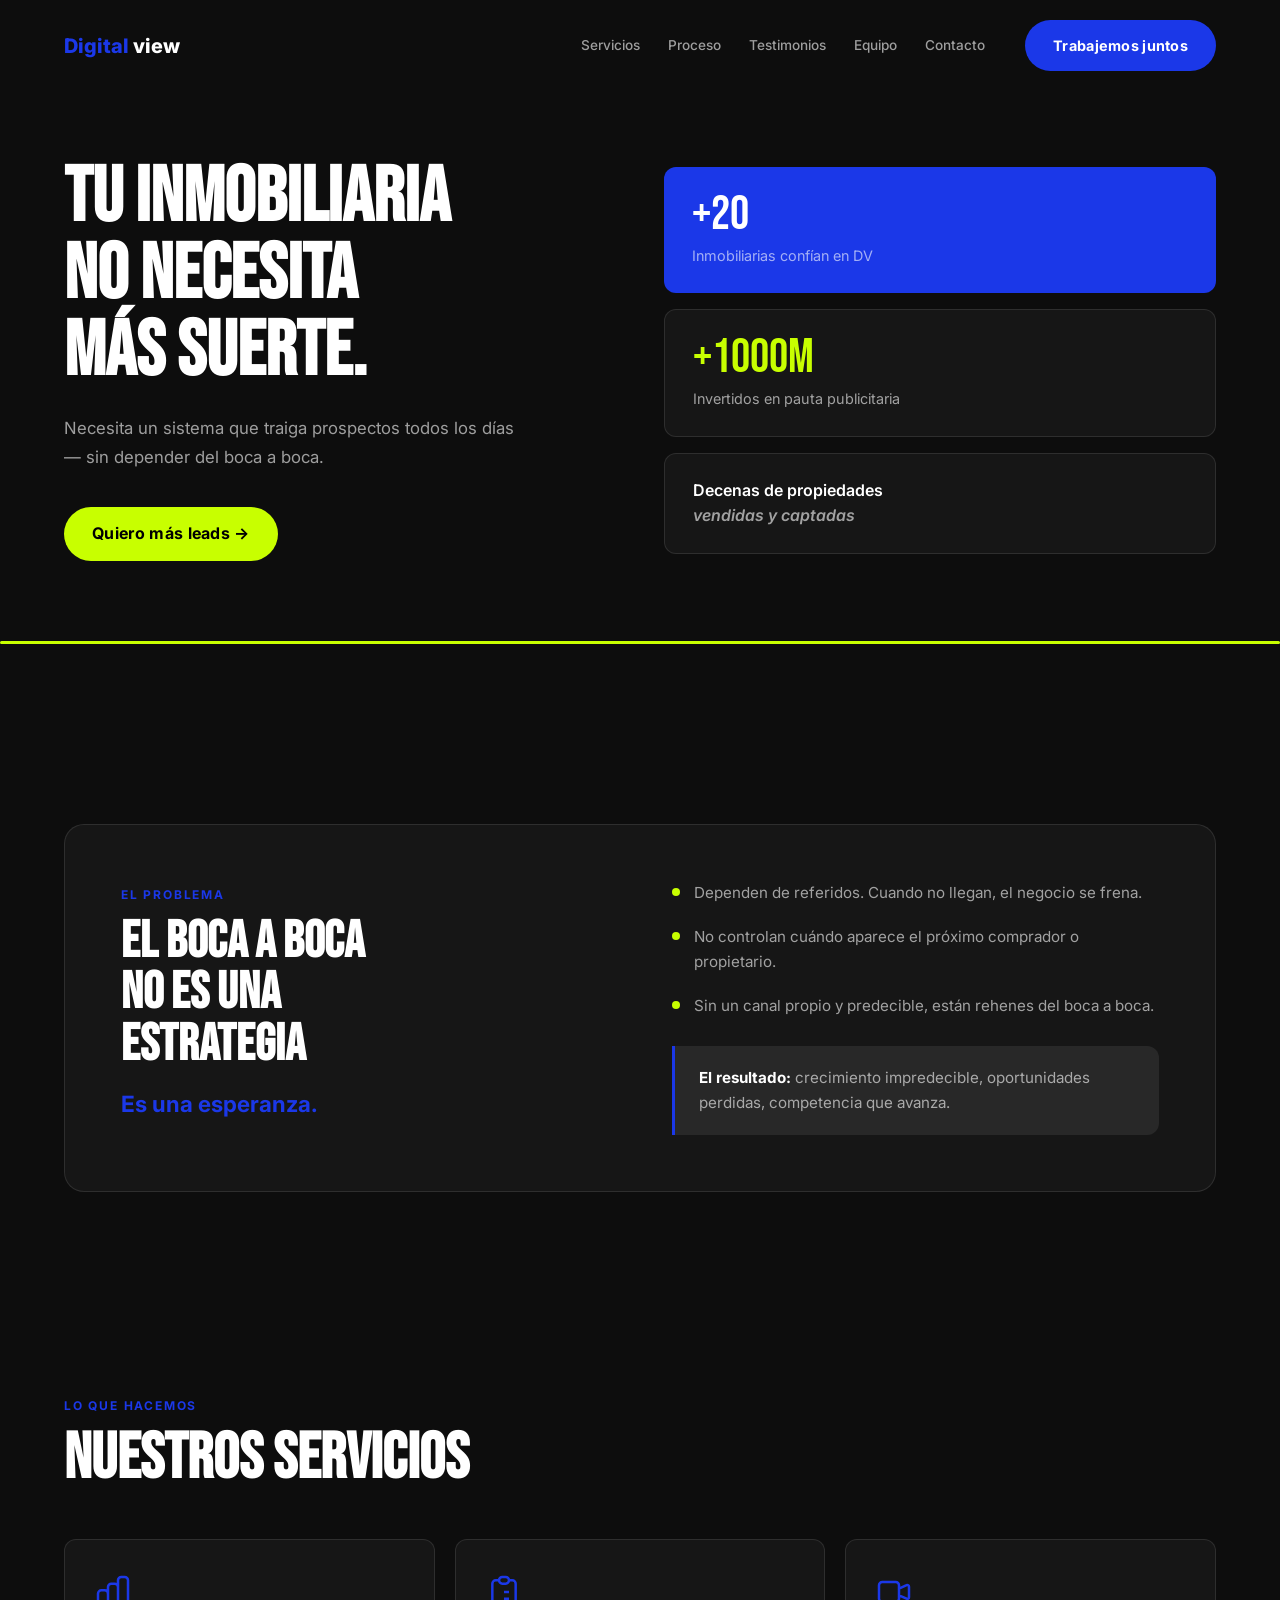
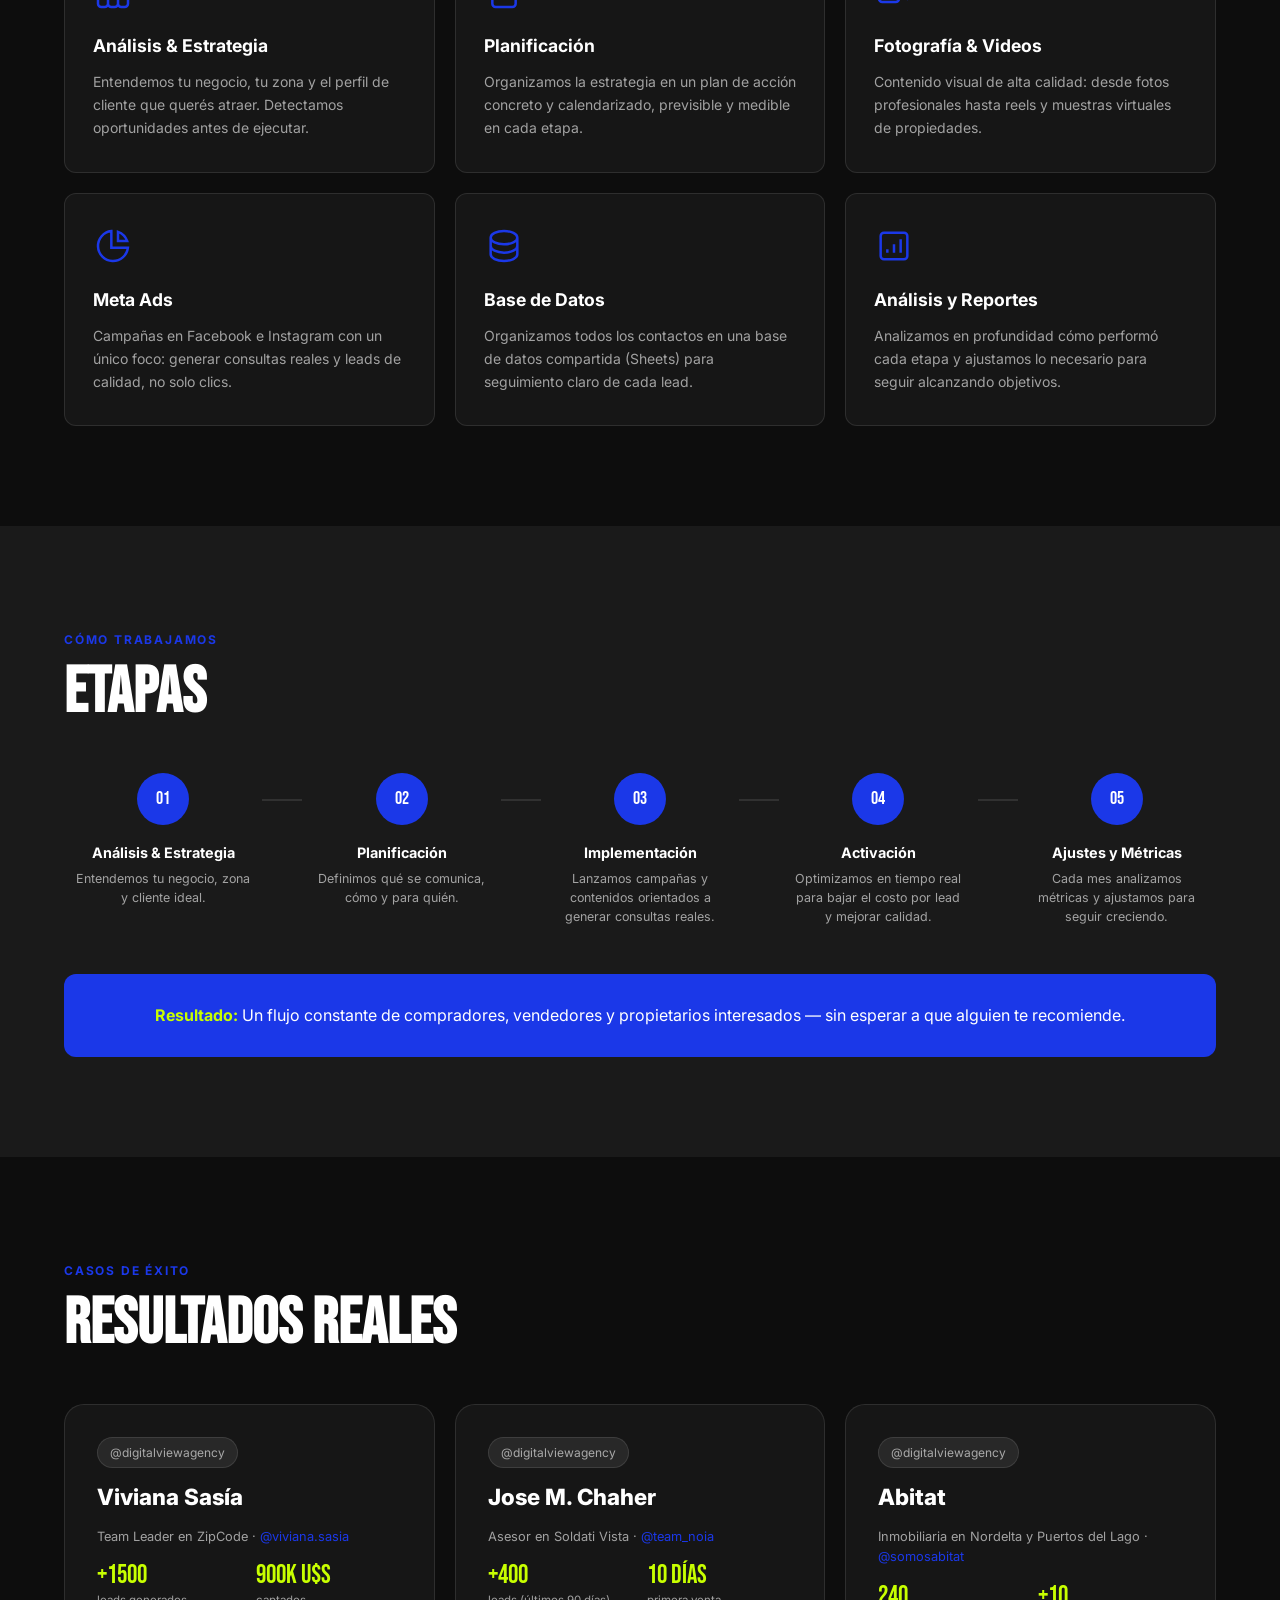
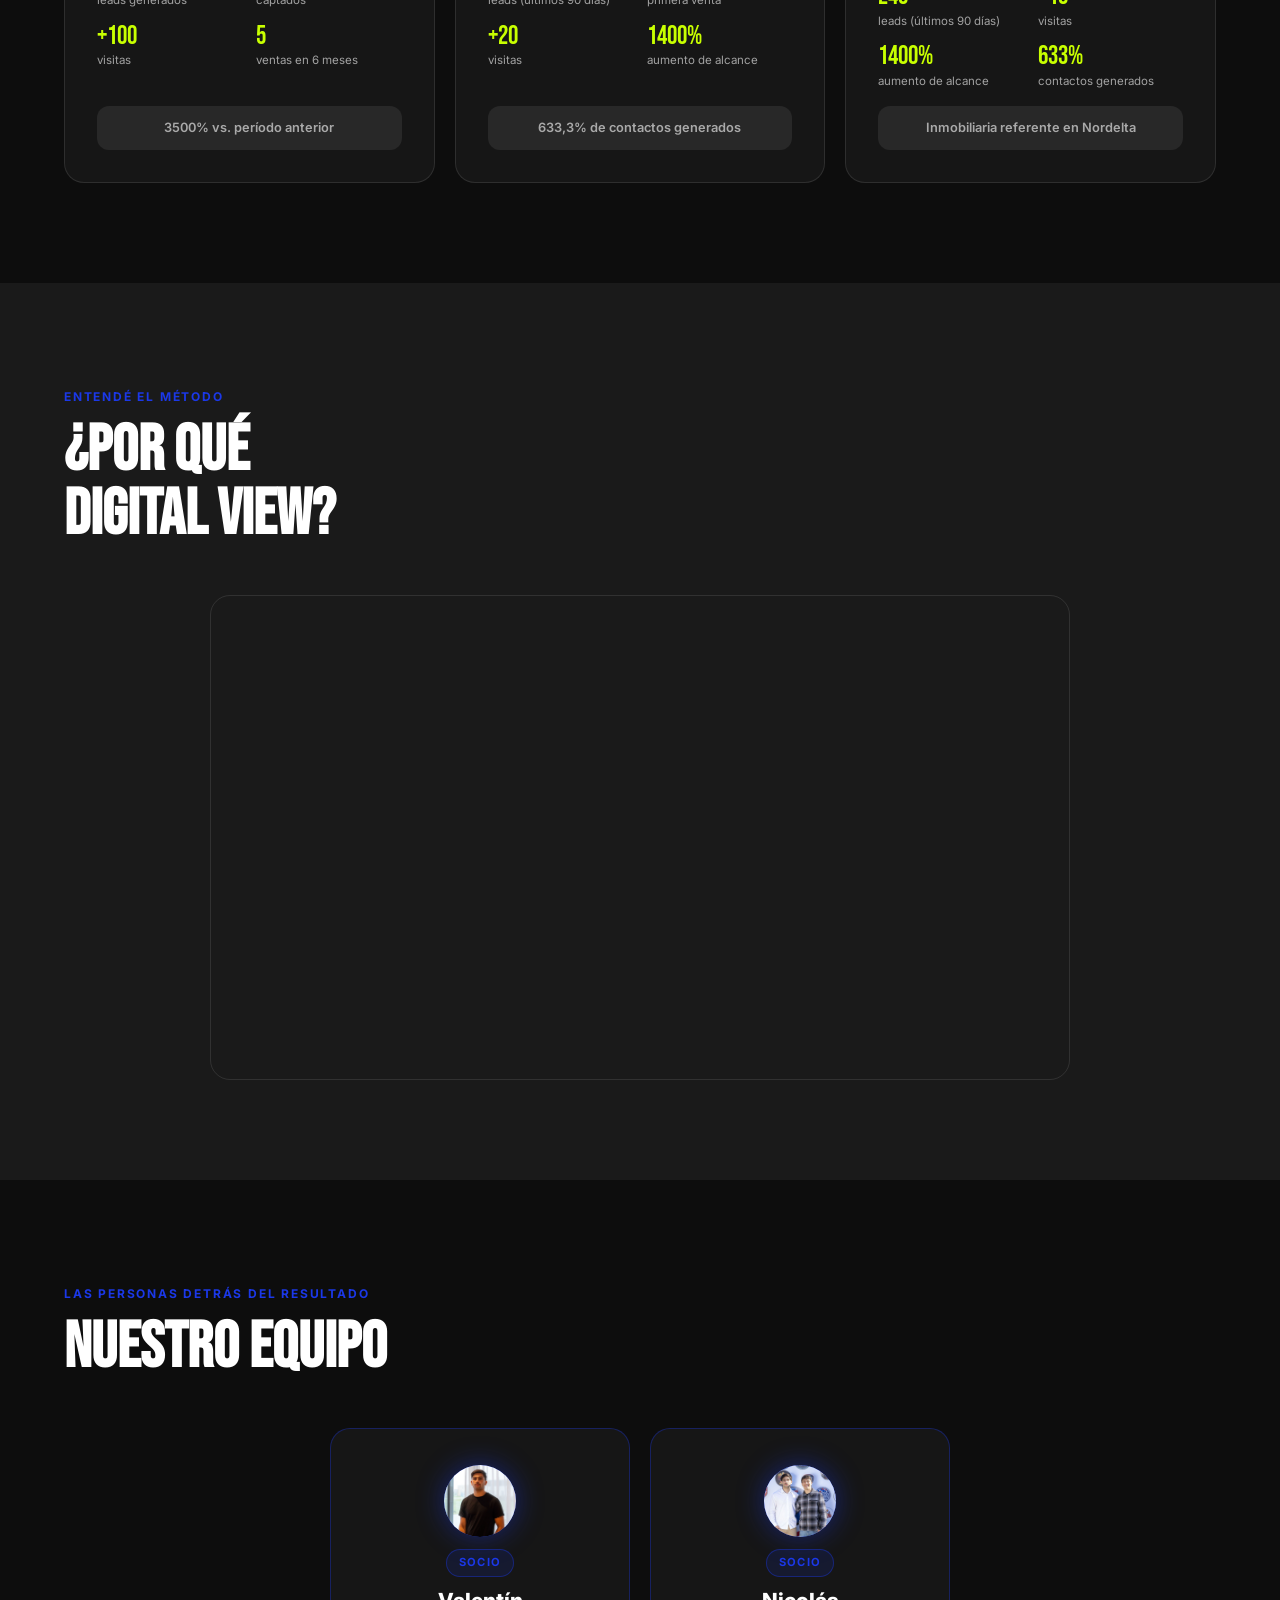
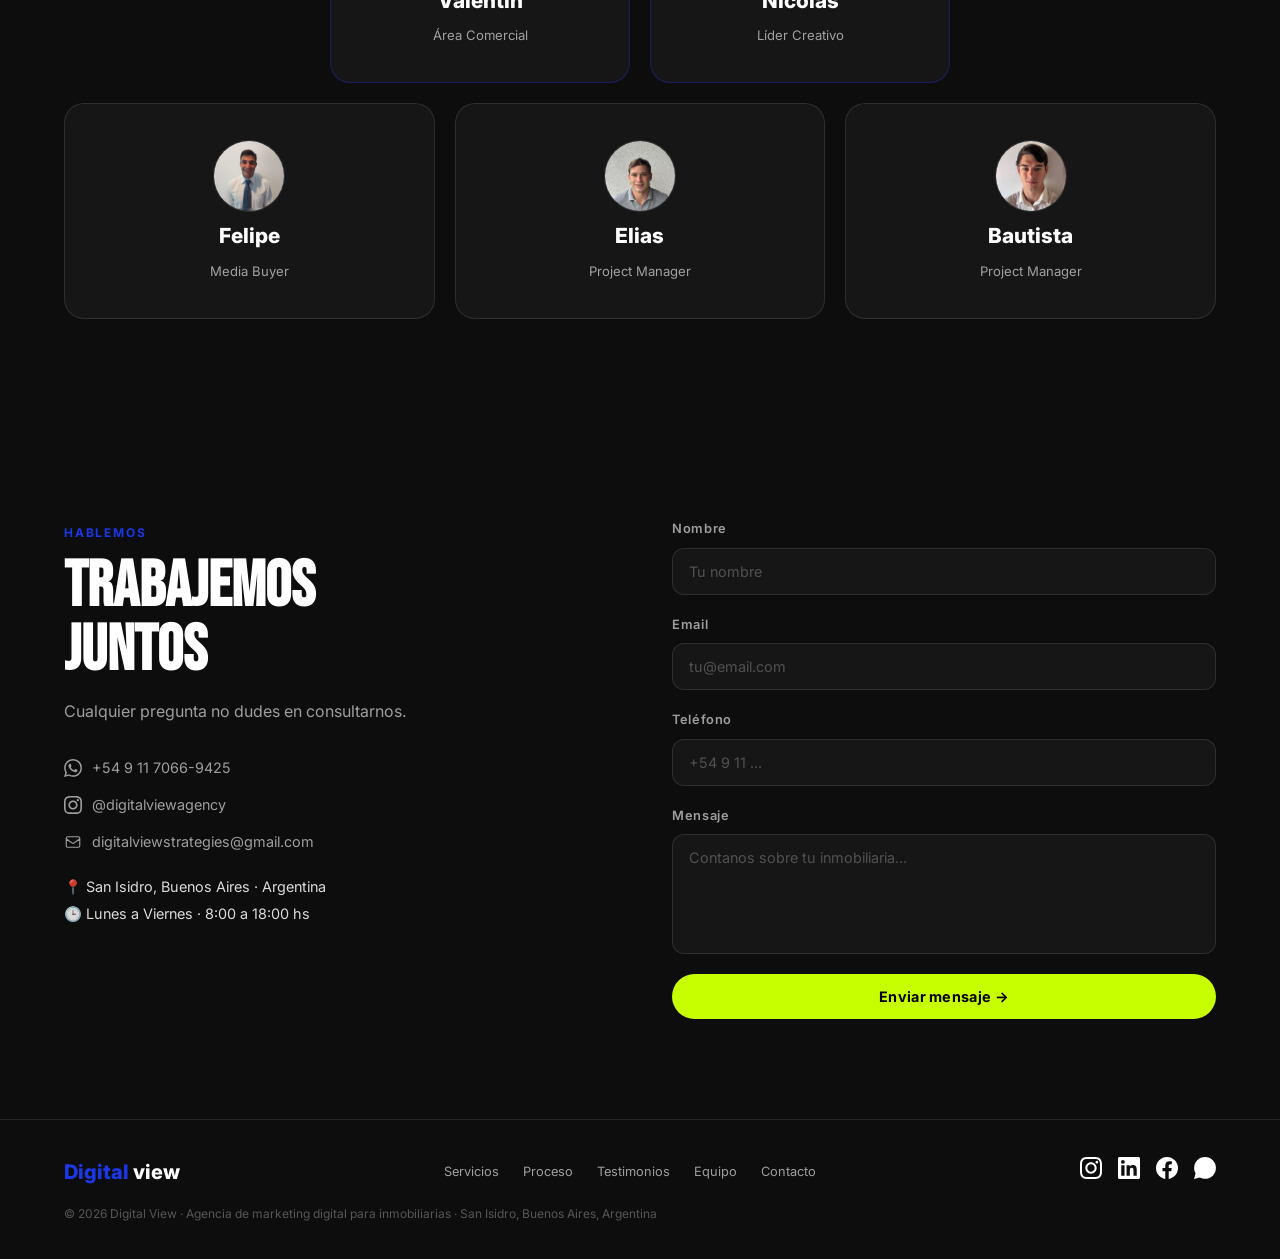
==== index.html @ 3a9fe626 "SEO maximization + brand assets + analytics - Full meta tags (title, description, keywords, geo, rob" ====
<!DOCTYPE html>
<html lang="es-AR">
<head>
  <meta charset="UTF-8" />
  <meta name="viewport" content="width=device-width, initial-scale=1.0" />

  <!-- ───── SEO PRIMARIO ───── -->
  <title>Digital View | Agencia de Marketing Digital para Inmobiliarias en Argentina</title>
  <meta name="description" content="Agencia de marketing digital especializada en inmobiliarias. Generamos leads de calidad con Meta Ads, contenido audiovisual y estrategia. +20 inmobiliarias confían en nosotros." />
  <meta name="keywords" content="marketing inmobiliario, agencia marketing inmobiliarias, meta ads inmobiliarias, publicidad para inmobiliarias, leads inmobiliarios, marketing digital real estate Argentina, agencia inmobiliaria Buenos Aires, marketing para corredores, Facebook Ads inmuebles, Instagram Ads inmobiliarias" />
  <meta name="author" content="Digital View" />
  <meta name="robots" content="index, follow, max-image-preview:large, max-snippet:-1, max-video-preview:-1" />
  <meta name="googlebot" content="index, follow" />
  <meta name="language" content="Spanish" />
  <meta name="geo.region" content="AR-B" />
  <meta name="geo.placename" content="San Isidro, Buenos Aires" />
  <meta name="geo.position" content="-34.4707;-58.5126" />
  <meta name="ICBM" content="-34.4707, -58.5126" />
  <link rel="canonical" href="https://digitalviewstrategies.com/" />

  <!-- ───── OPEN GRAPH (Facebook / WhatsApp / LinkedIn) ───── -->
  <meta property="og:type" content="website" />
  <meta property="og:site_name" content="Digital View" />
  <meta property="og:title" content="Digital View | Marketing Digital para Inmobiliarias" />
  <meta property="og:description" content="Generamos leads de calidad para inmobiliarias con Meta Ads, contenido audiovisual y estrategia. +1000M invertidos en pauta. +20 inmobiliarias confían en DV." />
  <meta property="og:url" content="https://digitalviewstrategies.com/" />
  <meta property="og:image" content="https://digitalviewstrategies.com/og-image.jpg" />
  <meta property="og:image:secure_url" content="https://digitalviewstrategies.com/og-image.jpg" />
  <meta property="og:image:width" content="1200" />
  <meta property="og:image:height" content="630" />
  <meta property="og:image:alt" content="Digital View — Agencia de marketing digital para inmobiliarias" />
  <meta property="og:locale" content="es_AR" />

  <!-- ───── TWITTER CARDS ───── -->
  <meta name="twitter:card" content="summary_large_image" />
  <meta name="twitter:title" content="Digital View | Marketing Digital para Inmobiliarias" />
  <meta name="twitter:description" content="Generamos leads de calidad para inmobiliarias con Meta Ads, contenido y estrategia. +20 inmobiliarias confían en DV." />
  <meta name="twitter:image" content="https://digitalviewstrategies.com/og-image.jpg" />
  <meta name="twitter:image:alt" content="Digital View — Agencia de marketing digital para inmobiliarias" />

  <!-- ───── THEME / PWA ───── -->
  <meta name="theme-color" content="#0a0a0a" />
  <meta name="application-name" content="Digital View" />
  <meta name="apple-mobile-web-app-title" content="Digital View" />

  <!-- ───── FAVICON / ICONS ───── -->
  <link rel="icon" href="favicon.ico" sizes="any" />
  <link rel="icon" type="image/svg+xml" href="favicon.svg" />
  <link rel="icon" type="image/png" sizes="32x32" href="favicon-32x32.png" />
  <link rel="icon" type="image/png" sizes="16x16" href="favicon-16x16.png" />
  <link rel="apple-touch-icon" sizes="180x180" href="apple-touch-icon.png" />
  <link rel="manifest" href="site.webmanifest" />

  <!-- ───── PERFORMANCE ───── -->
  <link rel="preconnect" href="https://fonts.googleapis.com" />
  <link rel="preconnect" href="https://fonts.gstatic.com" crossorigin />
  <link rel="dns-prefetch" href="https://www.youtube.com" />
  <link rel="preload" as="style" href="https://fonts.googleapis.com/css2?family=Bebas+Neue&family=Inter:wght@400;500;600;700;800&display=swap" />
  <link href="https://fonts.googleapis.com/css2?family=Bebas+Neue&family=Inter:wght@400;500;600;700;800&display=swap" rel="stylesheet" />
  <link rel="stylesheet" href="styles.css" />

  <!-- ───── GOOGLE ANALYTICS 4 ───── -->
  <script async src="https://www.googletagmanager.com/gtag/js?id=G-HSQ8V37WHD"></script>
  <script>
    window.dataLayer = window.dataLayer || [];
    function gtag(){dataLayer.push(arguments);}
    gtag('js', new Date());
    gtag('config', 'G-HSQ8V37WHD', { anonymize_ip: true });
  </script>

  <!-- ───── META PIXEL ───── -->
  <script>
    !function(f,b,e,v,n,t,s)
    {if(f.fbq)return;n=f.fbq=function(){n.callMethod?
    n.callMethod.apply(n,arguments):n.queue.push(arguments)};
    if(!f._fbq)f._fbq=n;n.push=n;n.loaded=!0;n.version='2.0';
    n.queue=[];t=b.createElement(e);t.async=!0;
    t.src=v;s=b.getElementsByTagName(e)[0];
    s.parentNode.insertBefore(t,s)}(window, document,'script',
    'https://connect.facebook.net/en_US/fbevents.js');
    fbq('init', '859678739572293');
    fbq('track', 'PageView');
  </script>
  <noscript><img height="1" width="1" style="display:none"
    src="https://www.facebook.com/tr?id=859678739572293&ev=PageView&noscript=1"
    alt="" /></noscript>

  <!-- ───── JSON-LD: ORGANIZATION + LOCAL BUSINESS ───── -->
  <script type="application/ld+json">
  {
    "@context": "https://schema.org",
    "@type": ["Organization", "LocalBusiness", "ProfessionalService"],
    "@id": "https://digitalviewstrategies.com/#organization",
    "name": "Digital View",
    "alternateName": "Digital View Strategies",
    "url": "https://digitalviewstrategies.com/",
    "logo": "https://digitalviewstrategies.com/logo.png",
    "image": "https://digitalviewstrategies.com/og-image.jpg",
    "description": "Agencia de marketing digital especializada en inmobiliarias. Generamos leads de calidad a través de Meta Ads, contenido audiovisual y estrategia.",
    "email": "digitalviewstrategies@gmail.com",
    "telephone": "+54-9-11-7066-9425",
    "priceRange": "$$",
    "areaServed": [
      { "@type": "Country", "name": "Argentina" },
      { "@type": "AdministrativeArea", "name": "Buenos Aires" }
    ],
    "address": {
      "@type": "PostalAddress",
      "addressLocality": "San Isidro",
      "addressRegion": "Buenos Aires",
      "addressCountry": "AR"
    },
    "geo": {
      "@type": "GeoCoordinates",
      "latitude": -34.4707,
      "longitude": -58.5126
    },
    "openingHoursSpecification": [{
      "@type": "OpeningHoursSpecification",
      "dayOfWeek": ["Monday", "Tuesday", "Wednesday", "Thursday", "Friday"],
      "opens": "08:00",
      "closes": "18:00"
    }],
    "sameAs": [
      "https://www.instagram.com/digitalviewagency/",
      "https://www.linkedin.com/company/digital-view-agency/",
      "https://www.facebook.com/profile.php?id=61557477811665"
    ],
    "founder": [
      { "@type": "Person", "name": "Valentín", "jobTitle": "Socio - Área Comercial" },
      { "@type": "Person", "name": "Nicolás", "jobTitle": "Socio - Líder Creativo" }
    ],
    "knowsAbout": ["Marketing Inmobiliario", "Meta Ads", "Facebook Ads", "Instagram Ads", "Generación de Leads", "Contenido Audiovisual", "Estrategia Digital"],
    "slogan": "Tu inmobiliaria no necesita más suerte."
  }
  </script>

  <!-- ───── JSON-LD: WEBSITE + SEARCH ───── -->
  <script type="application/ld+json">
  {
    "@context": "https://schema.org",
    "@type": "WebSite",
    "@id": "https://digitalviewstrategies.com/#website",
    "url": "https://digitalviewstrategies.com/",
    "name": "Digital View",
    "publisher": { "@id": "https://digitalviewstrategies.com/#organization" },
    "inLanguage": "es-AR"
  }
  </script>

  <!-- ───── JSON-LD: SERVICIOS ───── -->
  <script type="application/ld+json">
  {
    "@context": "https://schema.org",
    "@type": "Service",
    "serviceType": "Marketing Digital para Inmobiliarias",
    "provider": { "@id": "https://digitalviewstrategies.com/#organization" },
    "areaServed": { "@type": "Country", "name": "Argentina" },
    "hasOfferCatalog": {
      "@type": "OfferCatalog",
      "name": "Servicios Digital View",
      "itemListElement": [
        { "@type": "Offer", "itemOffered": { "@type": "Service", "name": "Análisis y Estrategia", "description": "Análisis del negocio, zona y perfil del cliente ideal." }},
        { "@type": "Offer", "itemOffered": { "@type": "Service", "name": "Planificación", "description": "Plan de acción calendarizado, previsible y medible." }},
        { "@type": "Offer", "itemOffered": { "@type": "Service", "name": "Fotografía y Videos", "description": "Contenido audiovisual profesional para propiedades." }},
        { "@type": "Offer", "itemOffered": { "@type": "Service", "name": "Meta Ads", "description": "Campañas en Facebook e Instagram orientadas a generar leads de calidad." }},
        { "@type": "Offer", "itemOffered": { "@type": "Service", "name": "Base de Datos", "description": "Organización y seguimiento de leads en base de datos compartida." }},
        { "@type": "Offer", "itemOffered": { "@type": "Service", "name": "Análisis y Reportes", "description": "Reportes mensuales con métricas y ajustes de campañas." }}
      ]
    }
  }
  </script>

  <!-- ───── JSON-LD: FAQ ───── -->
  <script type="application/ld+json">
  {
    "@context": "https://schema.org",
    "@type": "FAQPage",
    "mainEntity": [
      {
        "@type": "Question",
        "name": "¿Qué hace Digital View?",
        "acceptedAnswer": { "@type": "Answer", "text": "Somos una agencia de marketing digital especializada en inmobiliarias. Generamos leads calificados con Meta Ads, contenido audiovisual y estrategia." }
      },
      {
        "@type": "Question",
        "name": "¿En qué zonas trabajan?",
        "acceptedAnswer": { "@type": "Answer", "text": "Trabajamos con inmobiliarias en toda Argentina. Nuestra base operativa está en San Isidro, Buenos Aires." }
      },
      {
        "@type": "Question",
        "name": "¿Cuánto tarda en verse resultados?",
        "acceptedAnswer": { "@type": "Answer", "text": "Los primeros leads suelen llegar entre los 7 y 14 días del lanzamiento. La consolidación del sistema toma entre 60 y 90 días según el mercado y la zona." }
      },
      {
        "@type": "Question",
        "name": "¿Cómo se mide el resultado?",
        "acceptedAnswer": { "@type": "Answer", "text": "Cada mes entregamos un reporte con métricas: cantidad de leads, costo por lead, visitas generadas y operaciones cerradas. Toda la información queda en una base de datos compartida." }
      }
    ]
  }
  </script>
</head>
<body>

  <!-- ───── NAVBAR ───── -->
  <header class="navbar" id="navbar">
    <div class="container navbar__inner">
      <a href="#hero" class="logo">
        <span class="logo__digital">Digital</span>
        <span class="logo__view"> view</span>
      </a>
      <nav class="nav" id="nav">
        <a href="#servicios" class="nav__link">Servicios</a>
        <a href="#proceso" class="nav__link">Proceso</a>
        <a href="#testimonios" class="nav__link">Testimonios</a>
        <a href="#equipo" class="nav__link">Equipo</a>
        <a href="#contacto" class="nav__link">Contacto</a>
      </nav>
      <a href="#contacto" class="btn btn--primary nav__cta">Trabajemos juntos</a>
      <button class="hamburger" id="hamburger" aria-label="Abrir menú">
        <span></span><span></span><span></span>
      </button>
    </div>
  </header>

  <!-- ───── HERO ───── -->
  <section class="hero" id="hero">
    <div class="container hero__inner">
      <div class="hero__content reveal">
        <h1 class="hero__headline">
          Tu inmobiliaria<br />no necesita<br />más suerte.
        </h1>
        <p class="hero__sub">
          Necesita un sistema que traiga prospectos todos los días<br />
          — sin depender del boca a boca.
        </p>
        <a href="#contacto" class="btn btn--accent hero__cta">Quiero más leads →</a>
      </div>
      <div class="hero__stats reveal reveal--delay">
        <div class="stat stat--blue">
          <span class="stat__number">+20</span>
          <span class="stat__label">Inmobiliarias confían en DV</span>
        </div>
        <div class="stat stat--dark">
          <span class="stat__number stat__number--lime">+1000M</span>
          <span class="stat__label">Invertidos en pauta publicitaria</span>
        </div>
        <div class="stat stat--dark">
          <span class="stat__label stat__label--bold">Decenas de propiedades<br /><em>vendidas y captadas</em></span>
        </div>
      </div>
    </div>
    <div class="hero__line"></div>
  </section>

  <!-- ───── EL PROBLEMA ───── -->
  <section class="problema" id="problema">
    <div class="container">
      <div class="problema__inner reveal">
        <div class="problema__left">
          <p class="section-tag">El problema</p>
          <h2 class="problema__title">El boca a boca<br />no es una<br />estrategia</h2>
          <p class="problema__subtitle">Es una esperanza.</p>
        </div>
        <div class="problema__right">
          <ul class="problema__list">
            <li class="problema__item">
              <span class="problema__dot"></span>
              Dependen de referidos. Cuando no llegan, el negocio se frena.
            </li>
            <li class="problema__item">
              <span class="problema__dot"></span>
              No controlan cuándo aparece el próximo comprador o propietario.
            </li>
            <li class="problema__item">
              <span class="problema__dot"></span>
              Sin un canal propio y predecible, están rehenes del boca a boca.
            </li>
          </ul>
          <div class="problema__result">
            <strong>El resultado:</strong> crecimiento impredecible, oportunidades perdidas, competencia que avanza.
          </div>
        </div>
      </div>
    </div>
  </section>

  <!-- ───── SERVICIOS ───── -->
  <section class="servicios" id="servicios">
    <div class="container">
      <p class="section-tag reveal">Lo que hacemos</p>
      <h2 class="section-title reveal">Nuestros servicios</h2>
      <div class="servicios__grid">

        <div class="service-card reveal">
          <div class="service-card__icon">
            <svg viewBox="0 0 24 24" fill="none" stroke="currentColor" stroke-width="1.5">
              <path d="M9 19v-6a2 2 0 00-2-2H5a2 2 0 00-2 2v6a2 2 0 002 2h2a2 2 0 002-2zm0 0V9a2 2 0 012-2h2a2 2 0 012 2v10m-6 0a2 2 0 002 2h2a2 2 0 002-2m0 0V5a2 2 0 012-2h2a2 2 0 012 2v14a2 2 0 01-2 2h-2a2 2 0 01-2-2z"/>
            </svg>
          </div>
          <h3 class="service-card__title">Análisis &amp; Estrategia</h3>
          <p class="service-card__desc">Entendemos tu negocio, tu zona y el perfil de cliente que querés atraer. Detectamos oportunidades antes de ejecutar.</p>
        </div>

        <div class="service-card reveal">
          <div class="service-card__icon">
            <svg viewBox="0 0 24 24" fill="none" stroke="currentColor" stroke-width="1.5">
              <path d="M9 5H7a2 2 0 00-2 2v12a2 2 0 002 2h10a2 2 0 002-2V7a2 2 0 00-2-2h-2M9 5a2 2 0 002 2h2a2 2 0 002-2M9 5a2 2 0 012-2h2a2 2 0 012 2m-3 7h3m-3 4h3m-6-4h.01M9 16h.01"/>
            </svg>
          </div>
          <h3 class="service-card__title">Planificación</h3>
          <p class="service-card__desc">Organizamos la estrategia en un plan de acción concreto y calendarizado, previsible y medible en cada etapa.</p>
        </div>

        <div class="service-card reveal">
          <div class="service-card__icon">
            <svg viewBox="0 0 24 24" fill="none" stroke="currentColor" stroke-width="1.5">
              <path d="M15 10l4.553-2.069A1 1 0 0121 8.87V15.13a1 1 0 01-1.447.9L15 14M3 8a2 2 0 012-2h8a2 2 0 012 2v8a2 2 0 01-2 2H5a2 2 0 01-2-2V8z"/>
            </svg>
          </div>
          <h3 class="service-card__title">Fotografía &amp; Videos</h3>
          <p class="service-card__desc">Contenido visual de alta calidad: desde fotos profesionales hasta reels y muestras virtuales de propiedades.</p>
        </div>

        <div class="service-card reveal">
          <div class="service-card__icon">
            <svg viewBox="0 0 24 24" fill="none" stroke="currentColor" stroke-width="1.5">
              <path d="M11 3.055A9.001 9.001 0 1020.945 13H11V3.055z"/><path d="M20.488 9H15V3.512A9.025 9.025 0 0120.488 9z"/>
            </svg>
          </div>
          <h3 class="service-card__title">Meta Ads</h3>
          <p class="service-card__desc">Campañas en Facebook e Instagram con un único foco: generar consultas reales y leads de calidad, no solo clics.</p>
        </div>

        <div class="service-card reveal">
          <div class="service-card__icon">
            <svg viewBox="0 0 24 24" fill="none" stroke="currentColor" stroke-width="1.5">
              <path d="M4 7v10c0 2.21 3.582 4 8 4s8-1.79 8-4V7M4 7c0 2.21 3.582 4 8 4s8-1.79 8-4M4 7c0-2.21 3.582-4 8-4s8 1.79 8 4m0 5c0 2.21-3.582 4-8 4s-8-1.79-8-4"/>
            </svg>
          </div>
          <h3 class="service-card__title">Base de Datos</h3>
          <p class="service-card__desc">Organizamos todos los contactos en una base de datos compartida (Sheets) para seguimiento claro de cada lead.</p>
        </div>

        <div class="service-card reveal">
          <div class="service-card__icon">
            <svg viewBox="0 0 24 24" fill="none" stroke="currentColor" stroke-width="1.5">
              <path d="M16 8v8m-4-5v5m-4-2v2m-2 4h12a2 2 0 002-2V6a2 2 0 00-2-2H6a2 2 0 00-2 2v12a2 2 0 002 2z"/>
            </svg>
          </div>
          <h3 class="service-card__title">Análisis y Reportes</h3>
          <p class="service-card__desc">Analizamos en profundidad cómo performó cada etapa y ajustamos lo necesario para seguir alcanzando objetivos.</p>
        </div>

      </div>
    </div>
  </section>

  <!-- ───── PROCESO ───── -->
  <section class="proceso" id="proceso">
    <div class="container">
      <p class="section-tag reveal">Cómo trabajamos</p>
      <h2 class="section-title reveal">Etapas</h2>
      <div class="proceso__timeline">
        <div class="proceso__step reveal">
          <div class="proceso__dot"><span>01</span></div>
          <h3 class="proceso__step-title">Análisis &amp; Estrategia</h3>
          <p class="proceso__step-desc">Entendemos tu negocio, zona y cliente ideal.</p>
        </div>
        <div class="proceso__connector"></div>
        <div class="proceso__step reveal">
          <div class="proceso__dot"><span>02</span></div>
          <h3 class="proceso__step-title">Planificación</h3>
          <p class="proceso__step-desc">Definimos qué se comunica, cómo y para quién.</p>
        </div>
        <div class="proceso__connector"></div>
        <div class="proceso__step reveal">
          <div class="proceso__dot"><span>03</span></div>
          <h3 class="proceso__step-title">Implementación</h3>
          <p class="proceso__step-desc">Lanzamos campañas y contenidos orientados a generar consultas reales.</p>
        </div>
        <div class="proceso__connector"></div>
        <div class="proceso__step reveal">
          <div class="proceso__dot"><span>04</span></div>
          <h3 class="proceso__step-title">Activación</h3>
          <p class="proceso__step-desc">Optimizamos en tiempo real para bajar el costo por lead y mejorar calidad.</p>
        </div>
        <div class="proceso__connector"></div>
        <div class="proceso__step reveal">
          <div class="proceso__dot"><span>05</span></div>
          <h3 class="proceso__step-title">Ajustes y Métricas</h3>
          <p class="proceso__step-desc">Cada mes analizamos métricas y ajustamos para seguir creciendo.</p>
        </div>
      </div>
      <div class="proceso__result reveal">
        <p><strong>Resultado:</strong> Un flujo constante de compradores, vendedores y propietarios interesados — sin esperar a que alguien te recomiende.</p>
      </div>
    </div>
  </section>

  <!-- ───── TESTIMONIOS ───── -->
  <section class="testimonios" id="testimonios">
    <div class="container">
      <p class="section-tag reveal">Casos de éxito</p>
      <h2 class="section-title reveal">Resultados reales</h2>
      <div class="testimonios__grid">

        <div class="testimonial-card reveal">
          <div class="testimonial-card__badge">@digitalviewagency</div>
          <h3 class="testimonial-card__name">Viviana Sasía</h3>
          <p class="testimonial-card__role">Team Leader en ZipCode · <a href="https://instagram.com/viviana.sasia" target="_blank" rel="noopener">@viviana.sasia</a></p>
          <ul class="testimonial-card__metrics">
            <li><span class="metric-number">+1500</span><span class="metric-label">leads generados</span></li>
            <li><span class="metric-number">900K U$S</span><span class="metric-label">captados</span></li>
            <li><span class="metric-number">+100</span><span class="metric-label">visitas</span></li>
            <li><span class="metric-number">5</span><span class="metric-label">ventas en 6 meses</span></li>
          </ul>
          <div class="testimonial-card__highlight">3500% vs. período anterior</div>
        </div>

        <div class="testimonial-card reveal">
          <div class="testimonial-card__badge">@digitalviewagency</div>
          <h3 class="testimonial-card__name">Jose M. Chaher</h3>
          <p class="testimonial-card__role">Asesor en Soldati Vista · <a href="https://instagram.com/team_noia" target="_blank" rel="noopener">@team_noia</a></p>
          <ul class="testimonial-card__metrics">
            <li><span class="metric-number">+400</span><span class="metric-label">leads (últimos 90 días)</span></li>
            <li><span class="metric-number">10 días</span><span class="metric-label">primera venta</span></li>
            <li><span class="metric-number">+20</span><span class="metric-label">visitas</span></li>
            <li><span class="metric-number">1400%</span><span class="metric-label">aumento de alcance</span></li>
          </ul>
          <div class="testimonial-card__highlight">633,3% de contactos generados</div>
        </div>

        <div class="testimonial-card reveal">
          <div class="testimonial-card__badge">@digitalviewagency</div>
          <h3 class="testimonial-card__name">Abitat</h3>
          <p class="testimonial-card__role">Inmobiliaria en Nordelta y Puertos del Lago · <a href="https://instagram.com/somosabitat" target="_blank" rel="noopener">@somosabitat</a></p>
          <ul class="testimonial-card__metrics">
            <li><span class="metric-number">240</span><span class="metric-label">leads (últimos 90 días)</span></li>
            <li><span class="metric-number">+10</span><span class="metric-label">visitas</span></li>
            <li><span class="metric-number">1400%</span><span class="metric-label">aumento de alcance</span></li>
            <li><span class="metric-number">633%</span><span class="metric-label">contactos generados</span></li>
          </ul>
          <div class="testimonial-card__highlight">Inmobiliaria referente en Nordelta</div>
        </div>

      </div>
    </div>
  </section>

  <!-- ───── VIDEO SALES LETTER ───── -->
  <section class="vsl" id="vsl">
    <div class="container">
      <p class="section-tag reveal">Entendé el método</p>
      <h2 class="section-title reveal">¿Por qué<br />Digital View?</h2>
      <div class="vsl__wrapper reveal">
        <div class="vsl__player">
          <!-- Reemplazá VIDEO_ID con el ID real del video de YouTube -->
          <iframe
            src="https://www.youtube.com/embed/VIDEO_ID"
            title="Digital View — Por qué elegirnos"
            frameborder="0"
            allow="accelerometer; autoplay; clipboard-write; encrypted-media; gyroscope; picture-in-picture"
            allowfullscreen>
          </iframe>
        </div>
      </div>
    </div>
  </section>

  <!-- ───── EQUIPO ───── -->
  <section class="equipo" id="equipo">
    <div class="container">
      <p class="section-tag reveal">Las personas detrás del resultado</p>
      <h2 class="section-title reveal">Nuestro equipo</h2>

      <div class="equipo__socios">
        <div class="team-card team-card--partner reveal">
          <div class="team-card__avatar"><img src="Fotos equipo/Valentin.jpg" alt="Valentín — Socio y Área Comercial de Digital View" class="team-card__avatar-img" loading="lazy" width="200" height="200"></div>
          <span class="team-card__badge">Socio</span>
          <h3 class="team-card__name">Valentín</h3>
          <p class="team-card__role">Área Comercial</p>
        </div>
        <div class="team-card team-card--partner reveal">
          <div class="team-card__avatar"><img src="Fotos equipo/Nicolas.jpg" alt="Nicolás — Socio y Líder Creativo de Digital View" class="team-card__avatar-img" loading="lazy" width="200" height="200"></div>
          <span class="team-card__badge">Socio</span>
          <h3 class="team-card__name">Nicolás</h3>
          <p class="team-card__role">Líder Creativo</p>
        </div>
      </div>

      <div class="equipo__staff">
        <div class="team-card reveal">
          <div class="team-card__avatar team-card__avatar--alt"><img src="Fotos equipo/Felipe.jpg" alt="Felipe — Media Buyer en Digital View" class="team-card__avatar-img" loading="lazy" width="200" height="200"></div>
          <h3 class="team-card__name">Felipe</h3>
          <p class="team-card__role">Media Buyer</p>
        </div>
        <div class="team-card reveal">
          <div class="team-card__avatar team-card__avatar--alt"><img src="Fotos equipo/Elias.jpg" alt="Elias — Project Manager en Digital View" class="team-card__avatar-img" loading="lazy" width="200" height="200"></div>
          <h3 class="team-card__name">Elias</h3>
          <p class="team-card__role">Project Manager</p>
        </div>
        <div class="team-card reveal">
          <div class="team-card__avatar team-card__avatar--alt"><img src="Fotos equipo/Bautista.jpg" alt="Bautista — Project Manager en Digital View" class="team-card__avatar-img" loading="lazy" width="200" height="200"></div>
          <h3 class="team-card__name">Bautista</h3>
          <p class="team-card__role">Project Manager</p>
        </div>
      </div>
    </div>
  </section>

  <!-- ───── CONTACTO ───── -->
  <section class="contacto" id="contacto">
    <div class="container">
      <div class="contacto__inner">
        <div class="contacto__left reveal">
          <p class="section-tag">Hablemos</p>
          <h2 class="contacto__title">Trabajemos<br />juntos</h2>
          <p class="contacto__sub">Cualquier pregunta no dudes en consultarnos.</p>
          <div class="contacto__info">
            <a href="https://wa.me/5491170669425?text=Hola%20Digital%20View%2C%20quiero%20m%C3%A1s%20info" target="_blank" rel="noopener" class="contacto__link" aria-label="Escribinos por WhatsApp">
              <svg viewBox="0 0 24 24" fill="currentColor" class="contacto__icon"><path d="M.057 24l1.687-6.163c-1.041-1.804-1.588-3.849-1.587-5.946.003-6.556 5.338-11.891 11.893-11.891 3.181.001 6.167 1.24 8.413 3.488 2.245 2.248 3.481 5.236 3.48 8.414-.003 6.557-5.338 11.892-11.893 11.892-1.99-.001-3.951-.5-5.688-1.448L.057 24zm6.597-3.807c1.676.995 3.276 1.591 5.392 1.592 5.448 0 9.886-4.434 9.889-9.885.002-5.462-4.415-9.89-9.881-9.892-5.452 0-9.887 4.434-9.889 9.884-.001 2.225.651 3.891 1.746 5.634l-.999 3.648 3.742-.981zm11.387-5.464c-.074-.124-.272-.198-.57-.347-.297-.149-1.758-.868-2.031-.967-.272-.099-.47-.149-.669.149-.198.297-.768.967-.941 1.165-.173.198-.347.223-.644.074-.297-.149-1.255-.462-2.39-1.475-.883-.788-1.48-1.761-1.653-2.059-.173-.297-.018-.458.13-.606.134-.133.297-.347.446-.521.151-.172.2-.296.3-.495.099-.198.05-.372-.025-.521-.075-.148-.669-1.611-.916-2.206-.242-.579-.487-.501-.669-.51l-.57-.01c-.198 0-.52.074-.792.372s-1.04 1.016-1.04 2.479 1.065 2.876 1.213 3.074c.149.198 2.095 3.2 5.076 4.487.709.306 1.263.489 1.694.626.712.226 1.36.194 1.872.118.571-.085 1.758-.719 2.006-1.413.248-.695.248-1.29.173-1.414z"/></svg>
              +54 9 11 7066-9425
            </a>
            <a href="https://instagram.com/digitalviewagency" target="_blank" rel="noopener" class="contacto__link" aria-label="Seguinos en Instagram">
              <svg viewBox="0 0 24 24" fill="currentColor" class="contacto__icon"><path d="M12 2.163c3.204 0 3.584.012 4.85.07 3.252.148 4.771 1.691 4.919 4.919.058 1.265.069 1.645.069 4.849 0 3.205-.012 3.584-.069 4.849-.149 3.225-1.664 4.771-4.919 4.919-1.266.058-1.644.07-4.85.07-3.204 0-3.584-.012-4.849-.07-3.26-.149-4.771-1.699-4.919-4.92-.058-1.265-.07-1.644-.07-4.849 0-3.204.013-3.583.07-4.849.149-3.227 1.664-4.771 4.919-4.919 1.266-.057 1.645-.069 4.849-.069zm0-2.163c-3.259 0-3.667.014-4.947.072-4.358.2-6.78 2.618-6.98 6.98-.059 1.281-.073 1.689-.073 4.948 0 3.259.014 3.668.072 4.948.2 4.358 2.618 6.78 6.98 6.98 1.281.058 1.689.072 4.948.072 3.259 0 3.668-.014 4.948-.072 4.354-.2 6.782-2.618 6.979-6.98.059-1.28.073-1.689.073-4.948 0-3.259-.014-3.667-.072-4.947-.196-4.354-2.617-6.78-6.979-6.98-1.281-.059-1.69-.073-4.949-.073zm0 5.838c-3.403 0-6.162 2.759-6.162 6.162s2.759 6.163 6.162 6.163 6.162-2.759 6.162-6.163c0-3.403-2.759-6.162-6.162-6.162zm0 10.162c-2.209 0-4-1.79-4-4 0-2.209 1.791-4 4-4s4 1.791 4 4c0 2.21-1.791 4-4 4zm6.406-11.845c-.796 0-1.441.645-1.441 1.44s.645 1.44 1.441 1.44c.795 0 1.439-.645 1.439-1.44s-.644-1.44-1.439-1.44z"/></svg>
              @digitalviewagency
            </a>
            <a href="mailto:digitalviewstrategies@gmail.com" class="contacto__link" aria-label="Envianos un email">
              <svg viewBox="0 0 24 24" fill="none" stroke="currentColor" stroke-width="1.5" class="contacto__icon"><path d="M3 8l7.89 5.26a2 2 0 002.22 0L21 8M5 19h14a2 2 0 002-2V7a2 2 0 00-2-2H5a2 2 0 00-2 2v10a2 2 0 002 2z"/></svg>
              digitalviewstrategies@gmail.com
            </a>
            <address class="contacto__address" itemscope itemtype="https://schema.org/PostalAddress" style="font-style:normal;display:flex;flex-direction:column;gap:.25rem;margin-top:.5rem;font-size:.9rem;opacity:.85">
              <span><strong>📍</strong> <span itemprop="addressLocality">San Isidro</span>, <span itemprop="addressRegion">Buenos Aires</span> · <span itemprop="addressCountry">Argentina</span></span>
              <span><strong>🕒</strong> Lunes a Viernes · 8:00 a 18:00 hs</span>
            </address>
          </div>
        </div>
        <div class="contacto__right reveal">
          <form class="form" id="contact-form" action="https://formspree.io/f/YOUR_FORM_ID" method="POST">
            <div class="form__group">
              <label class="form__label" for="nombre">Nombre</label>
              <input class="form__input" type="text" id="nombre" name="nombre" placeholder="Tu nombre" required />
            </div>
            <div class="form__group">
              <label class="form__label" for="email">Email</label>
              <input class="form__input" type="email" id="email" name="email" placeholder="tu@email.com" required />
            </div>
            <div class="form__group">
              <label class="form__label" for="telefono">Teléfono</label>
              <input class="form__input" type="tel" id="telefono" name="telefono" placeholder="+54 9 11 ..." />
            </div>
            <div class="form__group">
              <label class="form__label" for="mensaje">Mensaje</label>
              <textarea class="form__input form__textarea" id="mensaje" name="mensaje" placeholder="Contanos sobre tu inmobiliaria..." rows="4" required></textarea>
            </div>
            <button type="submit" class="btn btn--accent btn--full" id="submit-btn">Enviar mensaje →</button>
            <p class="form__success" id="form-success">¡Mensaje enviado! Te contactamos pronto.</p>
          </form>
        </div>
      </div>
    </div>
  </section>

  <!-- ───── FOOTER ───── -->
  <footer class="footer" itemscope itemtype="https://schema.org/Organization">
    <meta itemprop="name" content="Digital View" />
    <meta itemprop="url" content="https://digitalviewstrategies.com/" />
    <div class="container footer__inner">
      <a href="#hero" class="logo logo--footer" aria-label="Digital View - Inicio">
        <span class="logo__digital">Digital</span>
        <span class="logo__view"> view</span>
      </a>
      <nav class="footer__nav" aria-label="Navegación pie de página">
        <a href="#servicios" class="footer__link">Servicios</a>
        <a href="#proceso" class="footer__link">Proceso</a>
        <a href="#testimonios" class="footer__link">Testimonios</a>
        <a href="#equipo" class="footer__link">Equipo</a>
        <a href="#contacto" class="footer__link">Contacto</a>
      </nav>
      <div class="footer__social" style="display:flex;gap:1rem;align-items:center">
        <a href="https://www.instagram.com/digitalviewagency/" target="_blank" rel="noopener" itemprop="sameAs" aria-label="Instagram de Digital View" style="color:inherit">
          <svg width="22" height="22" viewBox="0 0 24 24" fill="currentColor"><path d="M12 2.163c3.204 0 3.584.012 4.85.07 3.252.148 4.771 1.691 4.919 4.919.058 1.265.069 1.645.069 4.849 0 3.205-.012 3.584-.069 4.849-.149 3.225-1.664 4.771-4.919 4.919-1.266.058-1.644.07-4.85.07-3.204 0-3.584-.012-4.849-.07-3.26-.149-4.771-1.699-4.919-4.92-.058-1.265-.07-1.644-.07-4.849 0-3.204.013-3.583.07-4.849.149-3.227 1.664-4.771 4.919-4.919 1.266-.057 1.645-.069 4.849-.069zm0-2.163c-3.259 0-3.667.014-4.947.072-4.358.2-6.78 2.618-6.98 6.98-.059 1.281-.073 1.689-.073 4.948 0 3.259.014 3.668.072 4.948.2 4.358 2.618 6.78 6.98 6.98 1.281.058 1.689.072 4.948.072 3.259 0 3.668-.014 4.948-.072 4.354-.2 6.782-2.618 6.979-6.98.059-1.28.073-1.689.073-4.948 0-3.259-.014-3.667-.072-4.947-.196-4.354-2.617-6.78-6.979-6.98-1.281-.059-1.69-.073-4.949-.073zm0 5.838c-3.403 0-6.162 2.759-6.162 6.162s2.759 6.163 6.162 6.163 6.162-2.759 6.162-6.163c0-3.403-2.759-6.162-6.162-6.162zm0 10.162c-2.209 0-4-1.79-4-4 0-2.209 1.791-4 4-4s4 1.791 4 4c0 2.21-1.791 4-4 4zm6.406-11.845c-.796 0-1.441.645-1.441 1.44s.645 1.44 1.441 1.44c.795 0 1.439-.645 1.439-1.44s-.644-1.44-1.439-1.44z"/></svg>
        </a>
        <a href="https://www.linkedin.com/company/digital-view-agency/" target="_blank" rel="noopener" itemprop="sameAs" aria-label="LinkedIn de Digital View" style="color:inherit">
          <svg width="22" height="22" viewBox="0 0 24 24" fill="currentColor"><path d="M20.447 20.452h-3.554v-5.569c0-1.328-.027-3.037-1.852-3.037-1.853 0-2.136 1.445-2.136 2.939v5.667H9.351V9h3.414v1.561h.046c.477-.9 1.637-1.85 3.37-1.85 3.601 0 4.267 2.37 4.267 5.455v6.286zM5.337 7.433a2.062 2.062 0 01-2.063-2.065 2.063 2.063 0 112.063 2.065zm1.782 13.019H3.555V9h3.564v11.452zM22.225 0H1.771C.792 0 0 .774 0 1.729v20.542C0 23.227.792 24 1.771 24h20.451C23.2 24 24 23.227 24 22.271V1.729C24 .774 23.2 0 22.222 0h.003z"/></svg>
        </a>
        <a href="https://www.facebook.com/profile.php?id=61557477811665" target="_blank" rel="noopener" itemprop="sameAs" aria-label="Facebook de Digital View" style="color:inherit">
          <svg width="22" height="22" viewBox="0 0 24 24" fill="currentColor"><path d="M24 12.073c0-6.627-5.373-12-12-12s-12 5.373-12 12c0 5.99 4.388 10.954 10.125 11.854v-8.385H7.078v-3.47h3.047V9.43c0-3.007 1.792-4.669 4.533-4.669 1.312 0 2.686.235 2.686.235v2.953H15.83c-1.491 0-1.956.925-1.956 1.874v2.25h3.328l-.532 3.47h-2.796v8.385C19.612 23.027 24 18.062 24 12.073z"/></svg>
        </a>
        <a href="https://wa.me/5491170669425" target="_blank" rel="noopener" aria-label="WhatsApp de Digital View" style="color:inherit">
          <svg width="22" height="22" viewBox="0 0 24 24" fill="currentColor"><path d="M.057 24l1.687-6.163c-1.041-1.804-1.588-3.849-1.587-5.946.003-6.556 5.338-11.891 11.893-11.891 3.181.001 6.167 1.24 8.413 3.488 2.245 2.248 3.481 5.236 3.48 8.414-.003 6.557-5.338 11.892-11.893 11.892-1.99-.001-3.951-.5-5.688-1.448L.057 24z"/></svg>
        </a>
      </div>
      <p class="footer__copy">© <span id="footer-year">2026</span> Digital View · Agencia de marketing digital para inmobiliarias · San Isidro, Buenos Aires, Argentina</p>
    </div>
  </footer>

  <script src="script.js"></script>
</body>
</html>
---- styles.css ----
/* ─── Variables ─── */
:root {
  --bg: #0d0d0d;
  --bg-card: #161616;
  --bg-card-alt: #1a1a1a;
  --blue: #1b38e8;
  --blue-hover: #1530cc;
  --lime: #c8ff00;
  --white: #ffffff;
  --white-60: rgba(255,255,255,0.6);
  --white-10: rgba(255,255,255,0.08);
  --white-20: rgba(255,255,255,0.12);
  --border: rgba(255,255,255,0.1);
  --font-heading: 'Bebas Neue', sans-serif;
  --font-body: 'Inter', sans-serif;
  --radius: 12px;
  --radius-lg: 20px;
  --transition: 0.3s ease;
  --max-w: 1200px;
}

/* ─── Reset ─── */
*, *::before, *::after { box-sizing: border-box; margin: 0; padding: 0; }
html { scroll-behavior: smooth; font-size: 16px; }
body {
  background: var(--bg);
  color: var(--white);
  font-family: var(--font-body);
  line-height: 1.6;
  overflow-x: hidden;
}
a { text-decoration: none; color: inherit; }
ul { list-style: none; }
img { display: block; max-width: 100%; }
button { cursor: pointer; border: none; background: none; font-family: inherit; }

/* ─── Utility ─── */
.container {
  width: 100%;
  max-width: var(--max-w);
  margin: 0 auto;
  padding: 0 24px;
}

.btn {
  display: inline-flex;
  align-items: center;
  gap: 8px;
  padding: 14px 28px;
  border-radius: 999px;
  font-family: var(--font-body);
  font-size: 0.9rem;
  font-weight: 700;
  letter-spacing: 0.02em;
  transition: transform var(--transition), box-shadow var(--transition), background var(--transition);
}
.btn:hover { transform: translateY(-2px); }

.btn--primary {
  background: var(--blue);
  color: var(--white);
}
.btn--primary:hover { background: var(--blue-hover); box-shadow: 0 0 24px rgba(27,56,232,0.4); }

.btn--accent {
  background: var(--lime);
  color: #000;
}
.btn--accent:hover { box-shadow: 0 0 28px rgba(200,255,0,0.35); }

.btn--full { width: 100%; justify-content: center; }

.section-tag {
  display: inline-block;
  font-size: 0.75rem;
  font-weight: 700;
  letter-spacing: 0.15em;
  text-transform: uppercase;
  color: var(--blue);
  margin-bottom: 12px;
}

.section-title {
  font-family: var(--font-heading);
  font-size: clamp(2.5rem, 5vw, 4rem);
  line-height: 1;
  margin-bottom: 48px;
  color: var(--white);
}

/* ─── Scroll reveal ─── */
.reveal {
  opacity: 0;
  transform: translateY(32px);
  transition: opacity 0.65s ease, transform 0.65s ease;
}
.reveal--delay { transition-delay: 0.15s; }
.reveal.visible {
  opacity: 1;
  transform: translateY(0);
}

/* ─── Navbar ─── */
.navbar {
  position: fixed;
  top: 0;
  left: 0;
  right: 0;
  z-index: 100;
  padding: 20px 0;
  transition: background var(--transition), backdrop-filter var(--transition), padding var(--transition);
}
.navbar.scrolled {
  background: rgba(13,13,13,0.92);
  backdrop-filter: blur(12px);
  padding: 14px 0;
  border-bottom: 1px solid var(--border);
}
.navbar__inner {
  display: flex;
  align-items: center;
  gap: 32px;
}

.logo {
  font-family: var(--font-body);
  font-size: 1.25rem;
  font-weight: 800;
  flex-shrink: 0;
}
.logo__digital { color: var(--blue); }
.logo__view { color: var(--white); }

.nav {
  display: flex;
  align-items: center;
  gap: 28px;
  margin-left: auto;
}
.nav__link {
  font-size: 0.85rem;
  font-weight: 500;
  color: var(--white-60);
  transition: color var(--transition);
}
.nav__link:hover { color: var(--white); }

.nav__cta { margin-left: 8px; }

.hamburger {
  display: none;
  flex-direction: column;
  gap: 5px;
  padding: 4px;
  margin-left: auto;
}
.hamburger span {
  display: block;
  width: 24px;
  height: 2px;
  background: var(--white);
  border-radius: 2px;
  transition: transform var(--transition), opacity var(--transition);
}
.hamburger.open span:nth-child(1) { transform: translateY(7px) rotate(45deg); }
.hamburger.open span:nth-child(2) { opacity: 0; }
.hamburger.open span:nth-child(3) { transform: translateY(-7px) rotate(-45deg); }

/* ─── Hero ─── */
.hero {
  padding: 160px 0 80px;
  position: relative;
}
.hero__inner {
  display: grid;
  grid-template-columns: 1fr 1fr;
  gap: 48px;
  align-items: center;
}
.hero__headline {
  font-family: var(--font-heading);
  font-size: clamp(3rem, 6vw, 5.5rem);
  line-height: 1;
  margin-bottom: 24px;
}
.hero__sub {
  font-size: 1.05rem;
  color: var(--white-60);
  margin-bottom: 36px;
  line-height: 1.7;
}
.hero__cta { font-size: 1rem; }

.hero__stats { display: flex; flex-direction: column; gap: 16px; }

.stat {
  padding: 24px 28px;
  border-radius: var(--radius);
}
.stat--blue { background: var(--blue); }
.stat--dark { background: var(--bg-card); border: 1px solid var(--border); }

.stat__number {
  display: block;
  font-family: var(--font-heading);
  font-size: 3rem;
  line-height: 1;
  margin-bottom: 4px;
}
.stat__number--lime { color: var(--lime); }
.stat__label { font-size: 0.9rem; color: var(--white-60); }
.stat__label--bold { font-size: 1rem; font-weight: 600; color: var(--white); }
.stat__label--bold em { font-style: italic; color: var(--white-60); }

.hero__line {
  height: 3px;
  background: var(--lime);
  margin-top: 80px;
  border-radius: 2px;
}

/* ─── El Problema ─── */
.problema {
  padding: 100px 0;
}
.problema__inner {
  display: grid;
  grid-template-columns: 1fr 1fr;
  gap: 64px;
  align-items: start;
  background: var(--bg-card);
  border: 1px solid var(--border);
  border-radius: var(--radius-lg);
  padding: 56px;
}
.problema__title {
  font-family: var(--font-heading);
  font-size: clamp(2.5rem, 4vw, 3.5rem);
  line-height: 1;
  margin-bottom: 16px;
}
.problema__subtitle {
  font-size: 1.4rem;
  color: var(--blue);
  font-weight: 700;
}
.problema__list { display: flex; flex-direction: column; gap: 20px; margin-bottom: 28px; }
.problema__item {
  display: flex;
  gap: 14px;
  align-items: flex-start;
  font-size: 0.95rem;
  color: var(--white-60);
  line-height: 1.6;
}
.problema__dot {
  flex-shrink: 0;
  width: 8px;
  height: 8px;
  border-radius: 50%;
  background: var(--lime);
  margin-top: 7px;
}
.problema__result {
  padding: 20px 24px;
  background: var(--white-10);
  border-left: 3px solid var(--blue);
  border-radius: 0 var(--radius) var(--radius) 0;
  font-size: 0.95rem;
  color: var(--white-60);
  line-height: 1.6;
}
.problema__result strong { color: var(--white); }

/* ─── Servicios ─── */
.servicios { padding: 100px 0; }
.servicios__grid {
  display: grid;
  grid-template-columns: repeat(3, 1fr);
  gap: 20px;
}

.service-card {
  background: var(--bg-card);
  border: 1px solid var(--border);
  border-radius: var(--radius);
  padding: 32px 28px;
  transition: border-color var(--transition), transform var(--transition);
}
.service-card:hover {
  border-color: var(--blue);
  transform: translateY(-4px);
}
.service-card__icon {
  width: 40px;
  height: 40px;
  color: var(--blue);
  margin-bottom: 20px;
}
.service-card__icon svg { width: 100%; height: 100%; }
.service-card__title {
  font-size: 1.1rem;
  font-weight: 700;
  margin-bottom: 10px;
}
.service-card__desc { font-size: 0.875rem; color: var(--white-60); line-height: 1.65; }

/* ─── Proceso ─── */
.proceso { padding: 100px 0; background: var(--bg-card-alt); }
.proceso__timeline {
  display: flex;
  align-items: flex-start;
  gap: 0;
  margin-bottom: 48px;
}
.proceso__step {
  flex: 1;
  display: flex;
  flex-direction: column;
  align-items: center;
  text-align: center;
  padding: 0 12px;
}
.proceso__dot {
  width: 52px;
  height: 52px;
  border-radius: 50%;
  background: var(--blue);
  display: flex;
  align-items: center;
  justify-content: center;
  margin-bottom: 16px;
  flex-shrink: 0;
}
.proceso__dot span {
  font-family: var(--font-heading);
  font-size: 1.1rem;
  color: var(--white);
}
.proceso__step-title { font-size: 0.9rem; font-weight: 700; margin-bottom: 6px; }
.proceso__step-desc { font-size: 0.78rem; color: var(--white-60); line-height: 1.5; }

.proceso__connector {
  flex-shrink: 0;
  width: 40px;
  height: 2px;
  background: var(--border);
  margin-top: 26px;
}

.proceso__result {
  background: var(--blue);
  border-radius: var(--radius);
  padding: 28px 36px;
  font-size: 1rem;
  line-height: 1.65;
  text-align: center;
}
.proceso__result strong { color: var(--lime); }

/* ─── Testimonios ─── */
.testimonios { padding: 100px 0; }
.testimonios__grid {
  display: grid;
  grid-template-columns: repeat(3, 1fr);
  gap: 20px;
}

.testimonial-card {
  background: var(--bg-card);
  border: 1px solid var(--border);
  border-radius: var(--radius-lg);
  padding: 32px;
  display: flex;
  flex-direction: column;
  gap: 16px;
  transition: border-color var(--transition);
}
.testimonial-card:hover { border-color: rgba(200,255,0,0.3); }

.testimonial-card__badge {
  display: inline-flex;
  align-items: center;
  gap: 6px;
  background: var(--white-10);
  border: 1px solid var(--border);
  border-radius: 999px;
  padding: 5px 12px;
  font-size: 0.75rem;
  color: var(--white-60);
  width: fit-content;
}
.testimonial-card__name {
  font-size: 1.4rem;
  font-weight: 800;
  line-height: 1.2;
}
.testimonial-card__role {
  font-size: 0.8rem;
  color: var(--white-60);
}
.testimonial-card__role a { color: var(--blue); }
.testimonial-card__role a:hover { color: var(--lime); }

.testimonial-card__metrics {
  display: grid;
  grid-template-columns: 1fr 1fr;
  gap: 14px;
}
.testimonial-card__metrics li {
  display: flex;
  flex-direction: column;
  gap: 2px;
}
.metric-number {
  font-family: var(--font-heading);
  font-size: 1.6rem;
  color: var(--lime);
  line-height: 1;
}
.metric-label { font-size: 0.72rem; color: var(--white-60); }

.testimonial-card__highlight {
  background: var(--white-10);
  border-radius: var(--radius);
  padding: 12px 16px;
  font-size: 0.8rem;
  font-weight: 600;
  color: var(--white-60);
  text-align: center;
  margin-top: auto;
}

/* ─── Contacto ─── */
.contacto { padding: 100px 0; }
.contacto__inner {
  display: grid;
  grid-template-columns: 1fr 1fr;
  gap: 64px;
  align-items: start;
}
.contacto__title {
  font-family: var(--font-heading);
  font-size: clamp(3rem, 5vw, 5rem);
  line-height: 1;
  margin-bottom: 16px;
}
.contacto__sub { font-size: 1rem; color: var(--white-60); margin-bottom: 32px; }
.contacto__info { display: flex; flex-direction: column; gap: 14px; }
.contacto__link {
  display: flex;
  align-items: center;
  gap: 10px;
  font-size: 0.9rem;
  color: var(--white-60);
  transition: color var(--transition);
}
.contacto__link:hover { color: var(--white); }
.contacto__icon { width: 18px; height: 18px; flex-shrink: 0; }

/* Form */
.form { display: flex; flex-direction: column; gap: 20px; }
.form__group { display: flex; flex-direction: column; gap: 8px; }
.form__label { font-size: 0.8rem; font-weight: 600; color: var(--white-60); letter-spacing: 0.05em; }
.form__input {
  background: var(--bg-card);
  border: 1px solid var(--border);
  border-radius: var(--radius);
  padding: 14px 16px;
  color: var(--white);
  font-family: var(--font-body);
  font-size: 0.9rem;
  width: 100%;
  transition: border-color var(--transition);
  outline: none;
  resize: none;
}
.form__input::placeholder { color: rgba(255,255,255,0.25); }
.form__input:focus { border-color: var(--blue); }
.form__textarea { min-height: 120px; }
.form__success {
  display: none;
  text-align: center;
  color: var(--lime);
  font-size: 0.9rem;
  font-weight: 600;
}
.form__success.visible { display: block; }

/* ─── VSL ─── */
.vsl { padding: 100px 0; background: var(--bg-card-alt); }
.vsl__wrapper { max-width: 860px; margin: 0 auto; }
.vsl__player {
  position: relative;
  padding-bottom: 56.25%;
  height: 0;
  border-radius: var(--radius-lg);
  overflow: hidden;
  border: 1px solid var(--border);
}
.vsl__player iframe {
  position: absolute;
  top: 0; left: 0;
  width: 100%; height: 100%;
}

/* ─── Equipo ─── */
.equipo { padding: 100px 0; }

.equipo__socios {
  display: grid;
  grid-template-columns: repeat(2, 300px);
  justify-content: center;
  gap: 20px;
  margin-bottom: 20px;
}

.equipo__staff {
  display: grid;
  grid-template-columns: repeat(3, 1fr);
  gap: 20px;
}

.team-card {
  background: var(--bg-card);
  border: 1px solid var(--border);
  border-radius: var(--radius-lg);
  padding: 36px 24px;
  text-align: center;
  display: flex;
  flex-direction: column;
  align-items: center;
  gap: 12px;
  transition: border-color var(--transition), transform var(--transition);
}
.team-card:hover {
  transform: translateY(-4px);
  border-color: var(--blue);
}

.team-card--partner {
  border-color: rgba(27,56,232,0.35);
}

.team-card__avatar {
  width: 72px;
  height: 72px;
  border-radius: 50%;
  background: linear-gradient(135deg, var(--blue), #3a5af5);
  box-shadow: 0 0 28px rgba(27,56,232,0.45);
  display: flex;
  align-items: center;
  justify-content: center;
  font-family: var(--font-heading);
  font-size: 2rem;
  color: var(--white);
}

.team-card__avatar--alt {
  background: var(--bg-card-alt);
  border: 1px solid var(--border);
  box-shadow: none;
  color: var(--white-60);
}

.team-card__avatar-img {
  width: 100%;
  height: 100%;
  border-radius: 50%;
  object-fit: cover;
  object-position: center top;
  display: block;
}

.team-card__badge {
  display: inline-flex;
  align-items: center;
  background: rgba(27,56,232,0.12);
  border: 1px solid rgba(27,56,232,0.4);
  border-radius: 999px;
  padding: 4px 12px;
  font-size: 0.7rem;
  font-weight: 700;
  letter-spacing: 0.12em;
  text-transform: uppercase;
  color: var(--blue);
}

.team-card__name {
  font-size: 1.3rem;
  font-weight: 800;
  line-height: 1.2;
}

.team-card__role {
  font-size: 0.82rem;
  color: var(--white-60);
}

/* ─── Footer ─── */
.footer {
  border-top: 1px solid var(--border);
  padding: 36px 0;
}
.footer__inner {
  display: flex;
  align-items: center;
  justify-content: space-between;
  flex-wrap: wrap;
  gap: 16px;
}
.footer__nav { display: flex; gap: 24px; }
.footer__link { font-size: 0.8rem; color: var(--white-60); transition: color var(--transition); }
.footer__link:hover { color: var(--white); }
.footer__copy { font-size: 0.75rem; color: rgba(255,255,255,0.3); }

/* ─── Responsive ─── */
@media (max-width: 900px) {
  .nav { display: none; }
  .nav.open {
    display: flex;
    flex-direction: column;
    position: fixed;
    top: 0;
    left: 0;
    right: 0;
    bottom: 0;
    background: var(--bg);
    z-index: 99;
    align-items: center;
    justify-content: center;
    gap: 36px;
  }
  .nav.open .nav__link { font-size: 1.5rem; }
  .nav__cta { display: none; }
  .hamburger { display: flex; }

  .hero__inner { grid-template-columns: 1fr; }
  .hero__stats { flex-direction: row; flex-wrap: wrap; }
  .hero__stats .stat { flex: 1; min-width: 140px; }

  .problema__inner { grid-template-columns: 1fr; padding: 36px 28px; }

  .servicios__grid { grid-template-columns: repeat(2, 1fr); }

  .proceso__timeline {
    flex-direction: column;
    gap: 24px;
  }
  .proceso__step { flex-direction: row; text-align: left; gap: 16px; }
  .proceso__dot { margin-bottom: 0; }
  .proceso__connector {
    width: 2px;
    height: 24px;
    margin: 0 0 0 25px;
  }

  .testimonios__grid { grid-template-columns: 1fr; }

  .equipo__socios { grid-template-columns: repeat(2, 1fr); }
  .equipo__staff { grid-template-columns: 1fr; }

  .contacto__inner { grid-template-columns: 1fr; }

  .footer__inner { flex-direction: column; text-align: center; }
  .footer__nav { flex-wrap: wrap; justify-content: center; }
}

@media (max-width: 600px) {
  .hero { padding: 120px 0 60px; }
  .servicios__grid { grid-template-columns: 1fr; }
  .hero__stats { flex-direction: column; }
  .stat { width: 100%; }
  .equipo__socios { grid-template-columns: 1fr; }
}
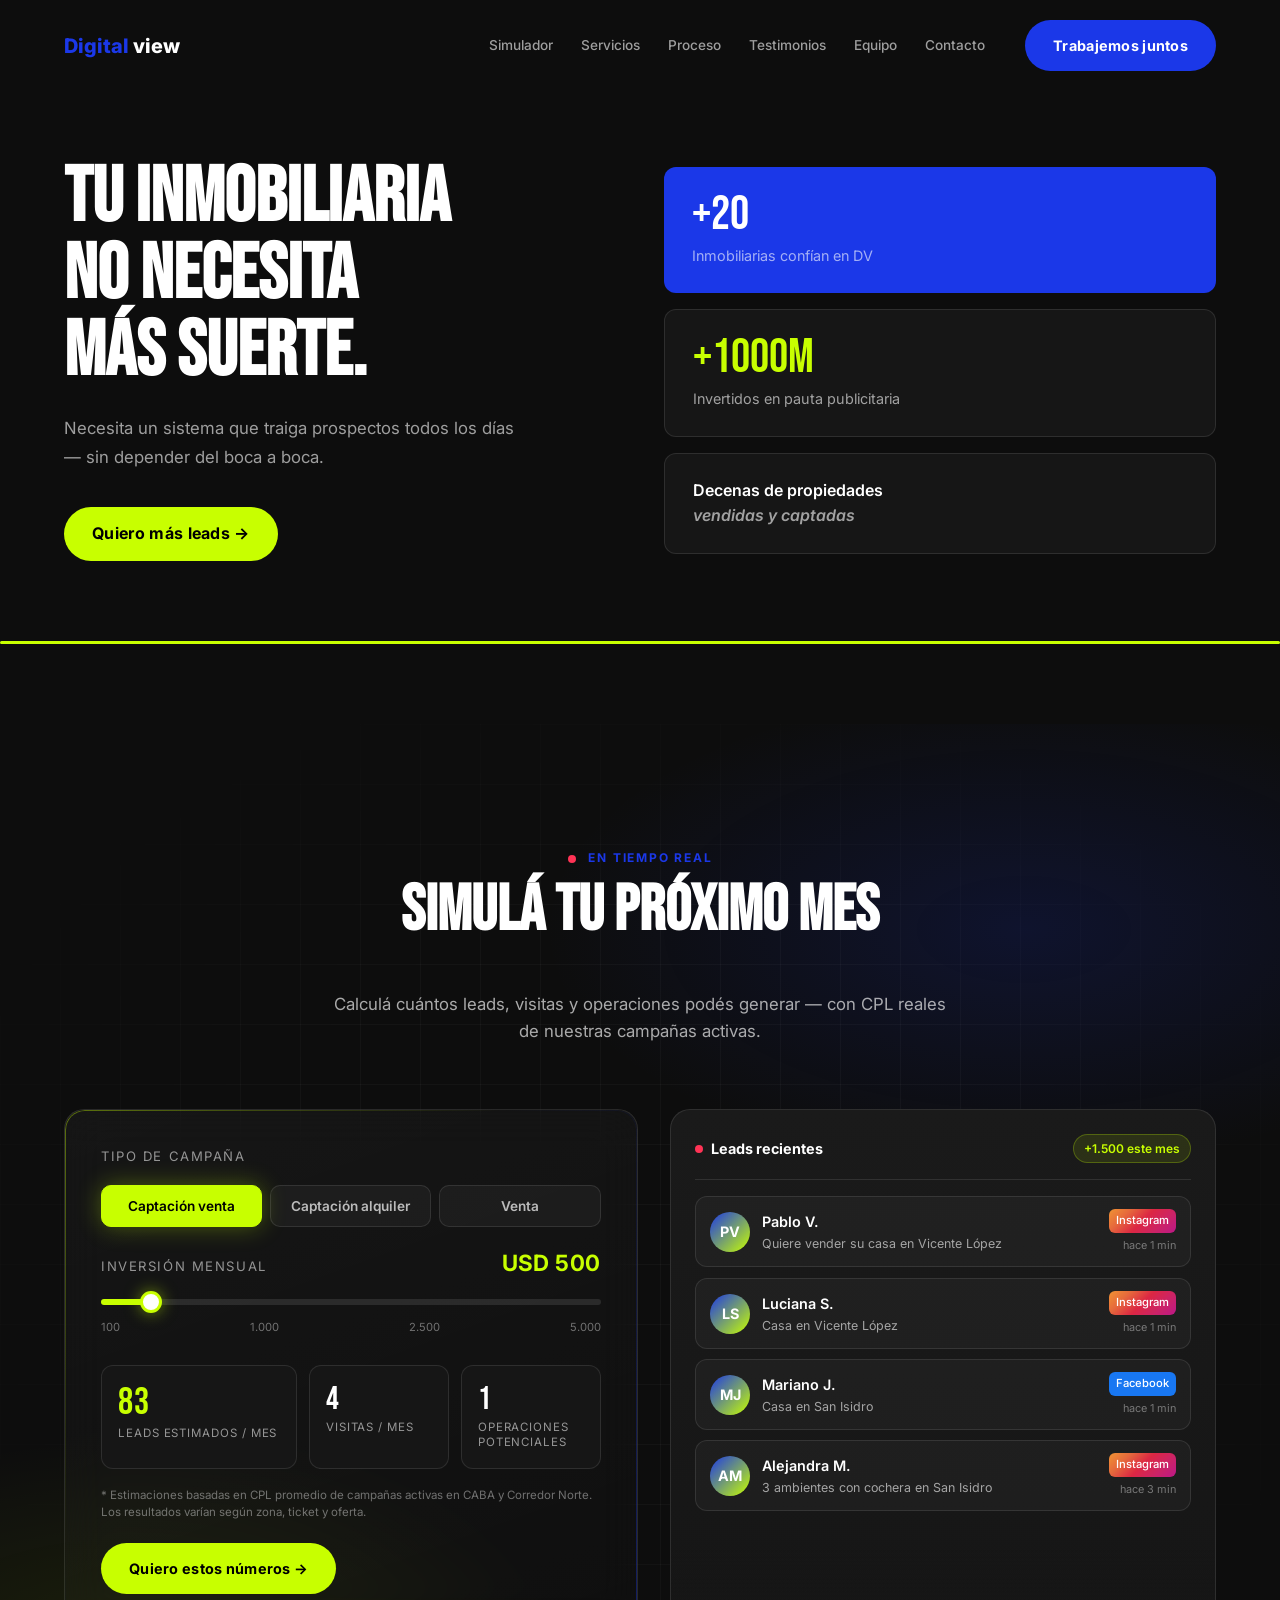
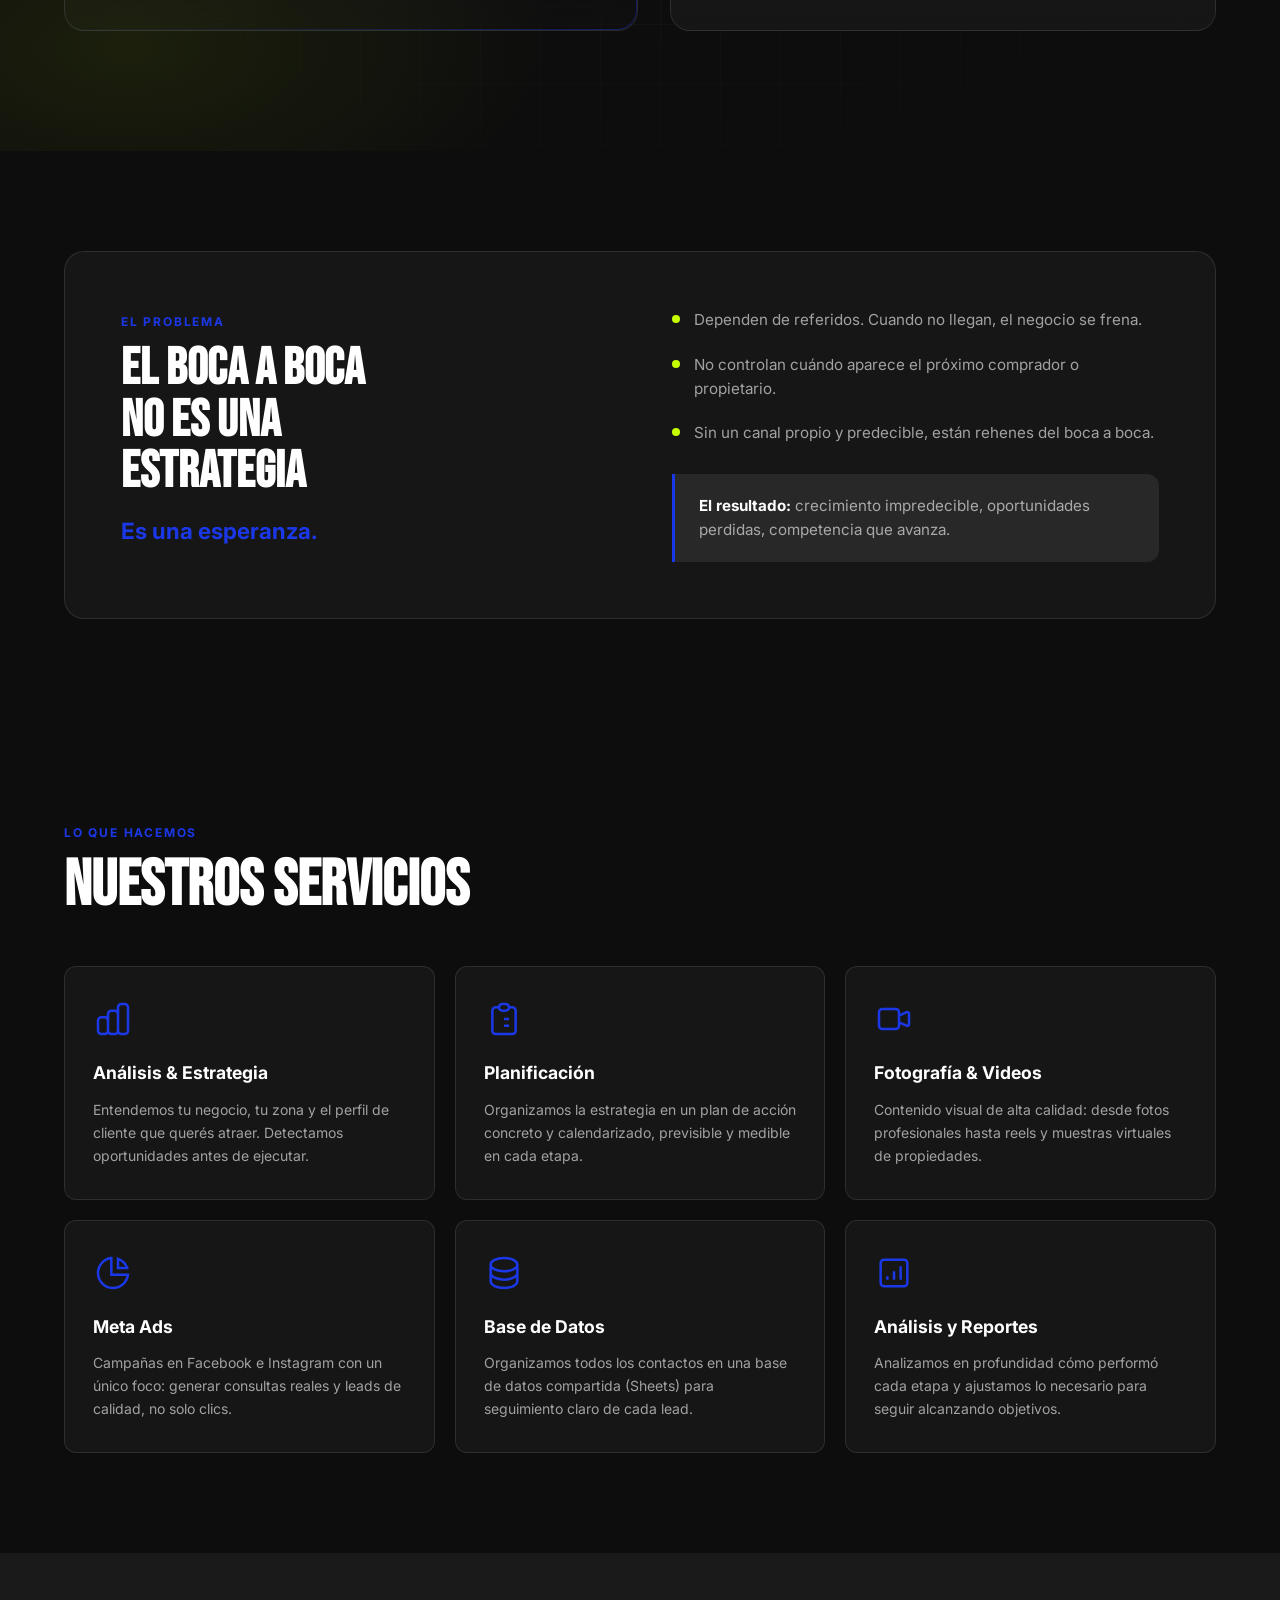
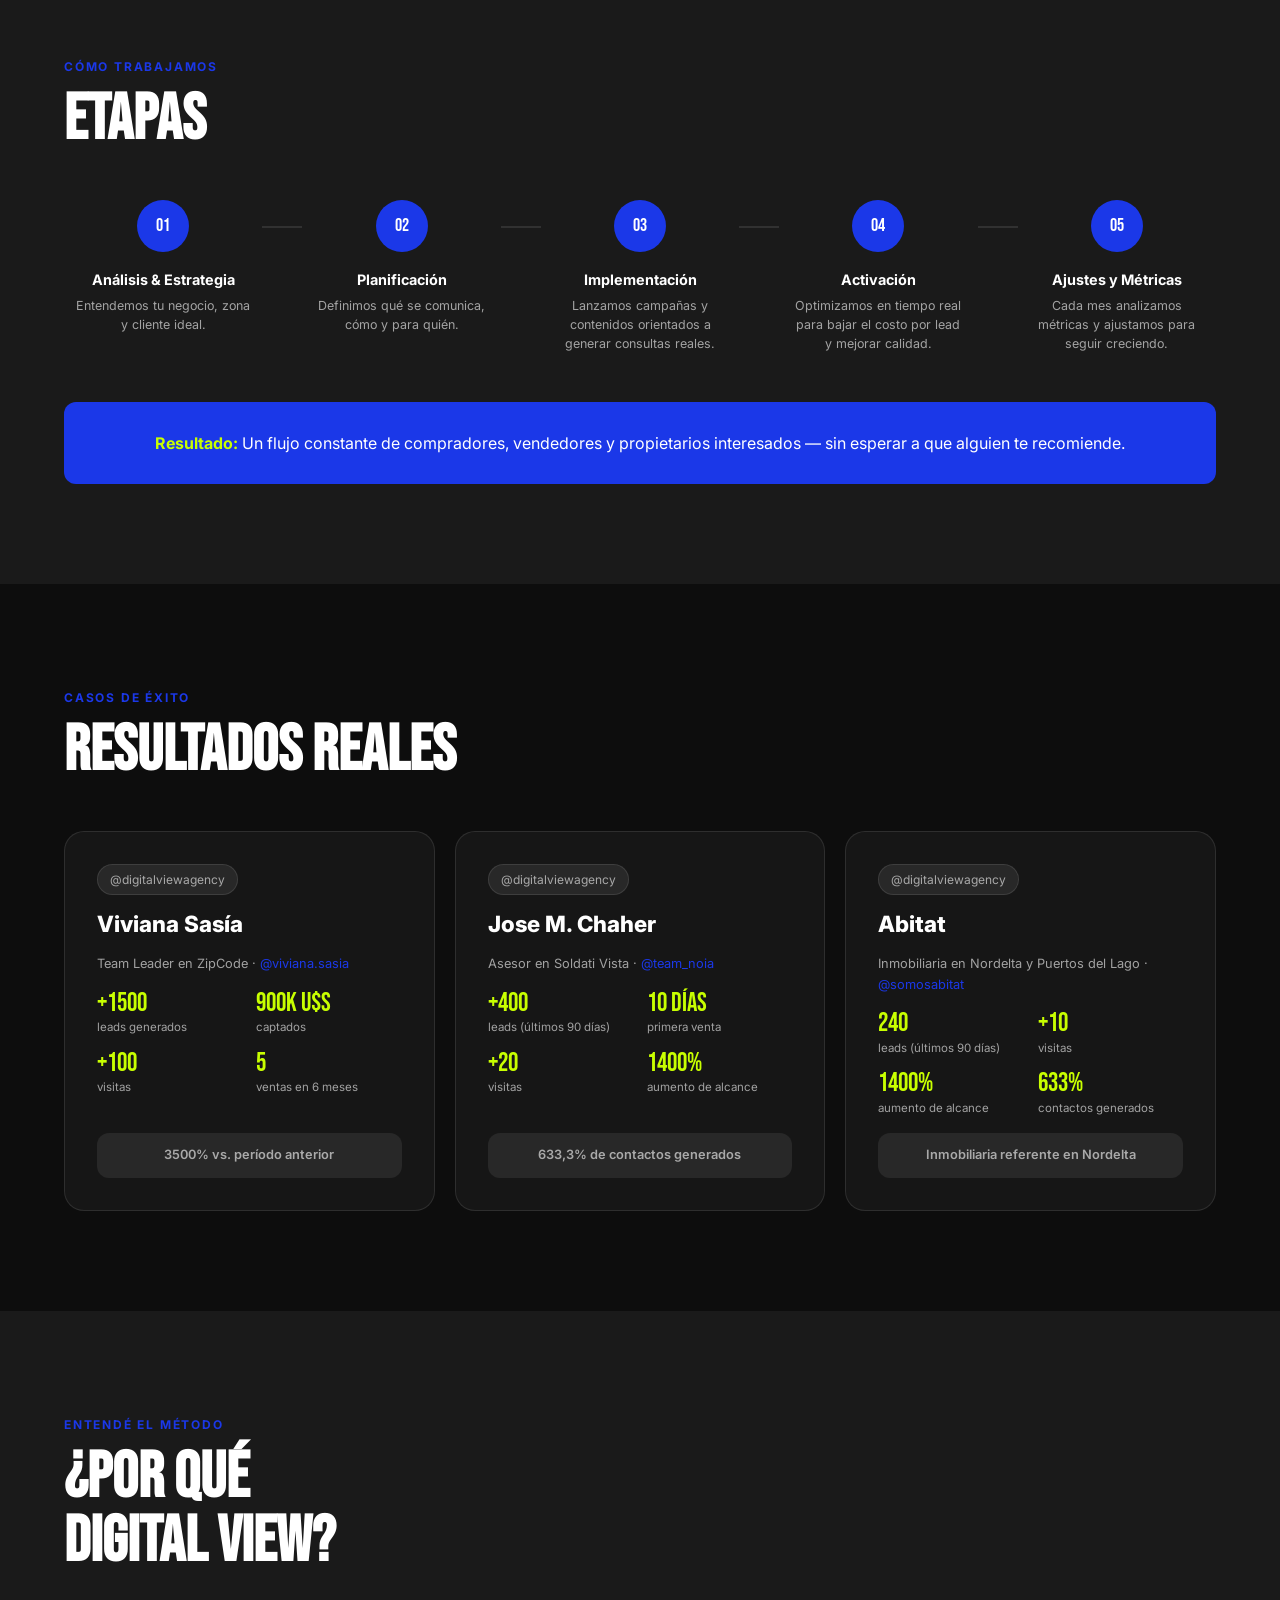
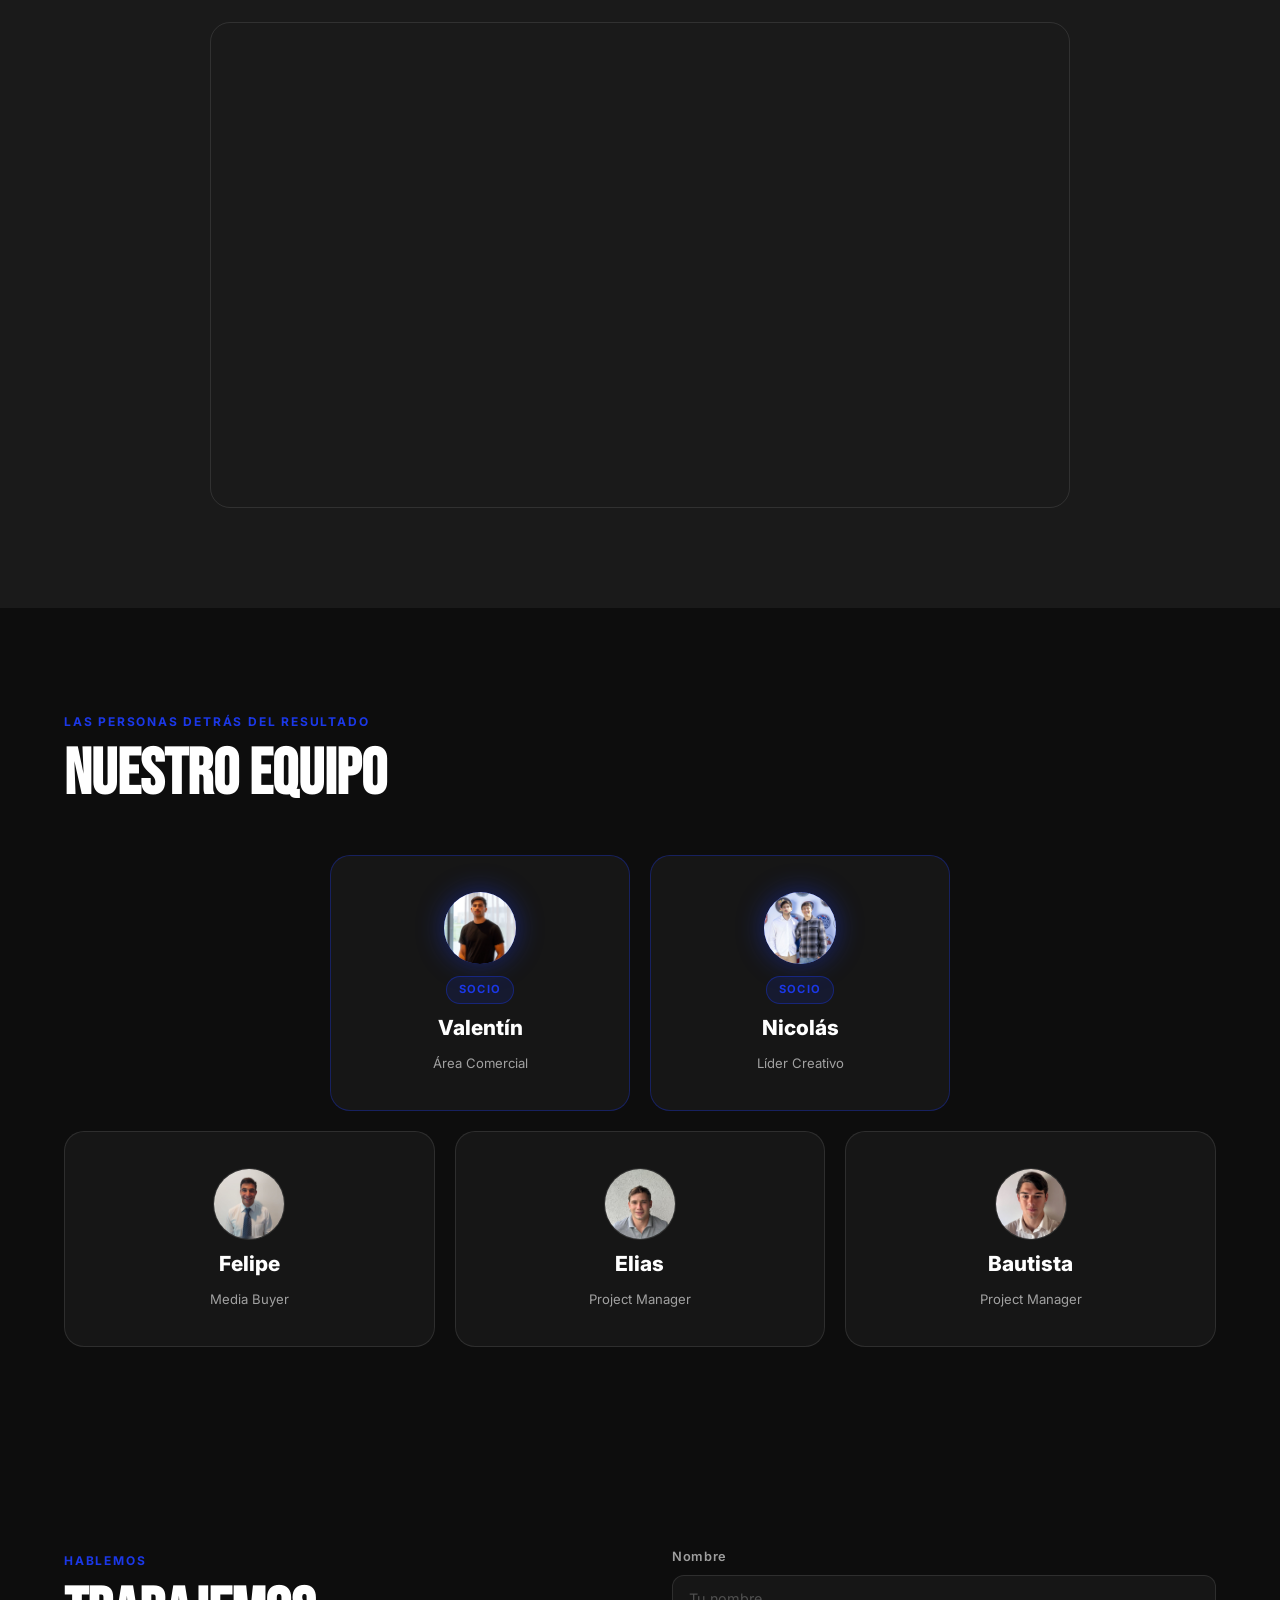
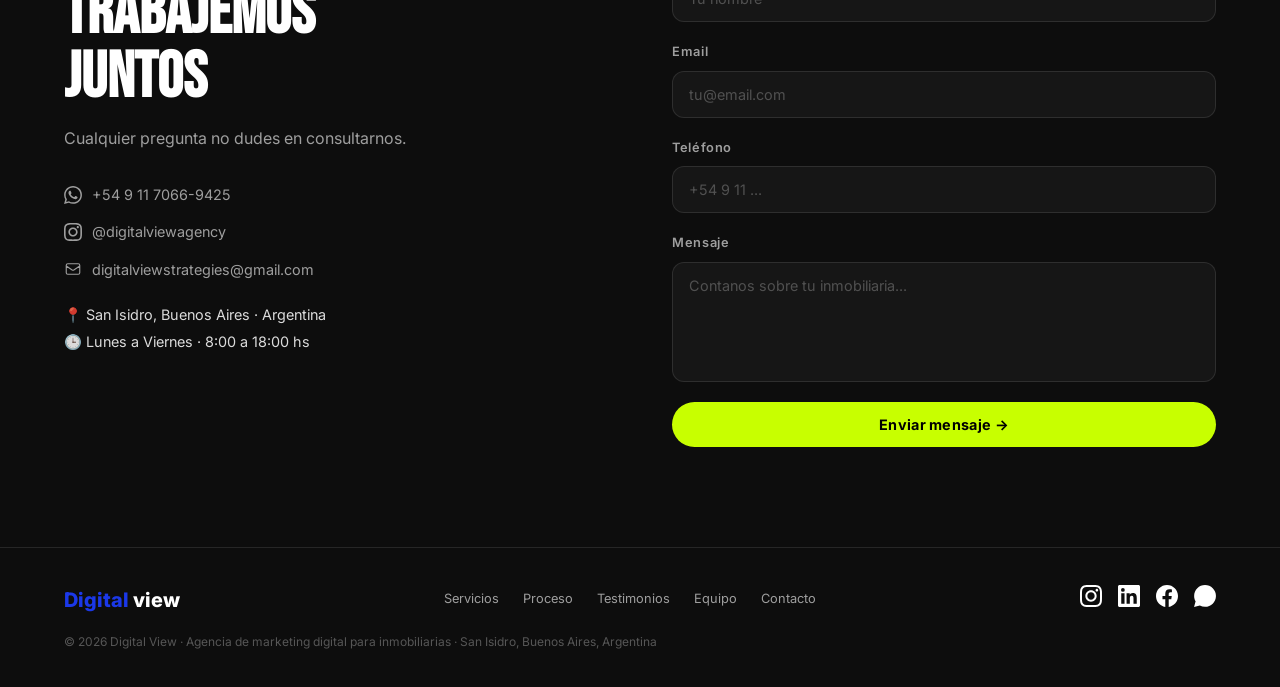
==== commit 17d19017: "Add interactive simulator + live leads feed section - New "Simulá tu próximo mes" section as 2nd pag" ====
--- a/index.html
+++ b/index.html
@@ -211,6 +211,7 @@
         <span class="logo__view"> view</span>
       </a>
       <nav class="nav" id="nav">
+        <a href="#simulador" class="nav__link">Simulador</a>
         <a href="#servicios" class="nav__link">Servicios</a>
         <a href="#proceso" class="nav__link">Proceso</a>
         <a href="#testimonios" class="nav__link">Testimonios</a>
@@ -252,6 +253,74 @@
       </div>
     </div>
     <div class="hero__line"></div>
+  </section>
+
+  <section class="simulador" id="simulador">
+    <div class="container">
+      <div class="simulador__head reveal">
+        <p class="section-tag">
+          <span class="live-dot"></span> En tiempo real
+        </p>
+        <h2 class="section-title">Simulá tu próximo mes</h2>
+        <p class="simulador__sub">Calculá cuántos leads, visitas y operaciones podés generar — con CPL reales de nuestras campañas activas.</p>
+      </div>
+
+      <div class="simulador__grid">
+
+        <!-- ── CALCULADORA ── -->
+        <div class="calc reveal">
+          <div class="calc__label">
+            <span>Tipo de campaña</span>
+          </div>
+          <div class="calc__tabs" role="tablist">
+            <button class="calc__tab is-active" data-cpl="6"    data-conv-visit="0.05" data-conv-op="0.01" data-name="Captación de propietarios">Captación venta</button>
+            <button class="calc__tab"           data-cpl="0.56" data-conv-visit="0.10" data-conv-op="0.01" data-name="Captación alquiler">Captación alquiler</button>
+            <button class="calc__tab"           data-cpl="1.08" data-conv-visit="0.08" data-conv-op="0.01" data-name="Búsqueda de compradores">Venta</button>
+          </div>
+
+          <div class="calc__label calc__label--row">
+            <span>Inversión mensual</span>
+            <strong class="calc__budget-display">USD <span id="budget-val">500</span></strong>
+          </div>
+          <input type="range" class="calc__slider" id="budget-slider" min="100" max="5000" step="50" value="500" aria-label="Inversión mensual en USD">
+          <div class="calc__slider-marks">
+            <span>100</span><span>1.000</span><span>2.500</span><span>5.000</span>
+          </div>
+
+          <div class="calc__results">
+            <div class="calc__metric">
+              <span class="calc__metric-num" data-target="0" id="r-leads">0</span>
+              <span class="calc__metric-label">leads estimados / mes</span>
+            </div>
+            <div class="calc__metric calc__metric--alt">
+              <span class="calc__metric-num" id="r-visitas">0</span>
+              <span class="calc__metric-label">visitas / mes</span>
+            </div>
+            <div class="calc__metric calc__metric--alt">
+              <span class="calc__metric-num" id="r-ops">0</span>
+              <span class="calc__metric-label">operaciones potenciales</span>
+            </div>
+          </div>
+
+          <p class="calc__disclaimer">* Estimaciones basadas en CPL promedio de campañas activas en CABA y Corredor Norte. Los resultados varían según zona, ticket y oferta.</p>
+          <a href="#contacto" class="btn btn--accent calc__cta">Quiero estos números →</a>
+        </div>
+
+        <!-- ── LEADS EN VIVO ── -->
+        <div class="liveleads reveal">
+          <div class="liveleads__header">
+            <div class="liveleads__title">
+              <span class="live-dot"></span>
+              <span>Leads recientes</span>
+            </div>
+            <span class="liveleads__counter" id="live-counter">+1.500 este mes</span>
+          </div>
+          <div class="liveleads__feed" id="live-feed" aria-live="polite"></div>
+          <div class="liveleads__fade"></div>
+        </div>
+
+      </div>
+    </div>
   </section>
 
   <!-- ───── EL PROBLEMA ───── -->
--- a/styles.css
+++ b/styles.css
@@ -673,3 +673,218 @@
   .stat { width: 100%; }
   .equipo__socios { grid-template-columns: 1fr; }
 }
+
+/* ═══════════════════════════════════════════
+   SIMULADOR + LEADS EN VIVO
+   ═══════════════════════════════════════════ */
+.simulador {
+  padding: 120px 0;
+  background:
+    radial-gradient(800px 400px at 80% 20%, rgba(27,56,232,.15), transparent 60%),
+    radial-gradient(700px 350px at 10% 90%, rgba(200,255,0,.08), transparent 60%),
+    var(--bg);
+  position: relative;
+  overflow: hidden;
+}
+.simulador::before {
+  content: "";
+  position: absolute; inset: 0;
+  background-image:
+    linear-gradient(rgba(255,255,255,.03) 1px, transparent 1px),
+    linear-gradient(90deg, rgba(255,255,255,.03) 1px, transparent 1px);
+  background-size: 60px 60px;
+  mask-image: radial-gradient(ellipse 60% 60% at 50% 50%, #000 50%, transparent 100%);
+  pointer-events: none;
+}
+.simulador__head { text-align: center; margin-bottom: 64px; position: relative; }
+.simulador__sub {
+  max-width: 620px; margin: 16px auto 0;
+  color: rgba(255,255,255,.65); font-size: 1.05rem; line-height: 1.6;
+}
+.simulador__grid {
+  display: grid; grid-template-columns: 1.05fr 1fr;
+  gap: 32px; align-items: stretch; position: relative;
+}
+
+/* ── Live dot ── */
+.live-dot {
+  display: inline-block; width: 8px; height: 8px;
+  background: #ff3355; border-radius: 50%;
+  margin-right: 8px; vertical-align: middle;
+  box-shadow: 0 0 0 0 rgba(255,51,85,.7);
+  animation: livepulse 1.6s infinite;
+}
+@keyframes livepulse {
+  0%   { box-shadow: 0 0 0 0 rgba(255,51,85,.7); }
+  70%  { box-shadow: 0 0 0 12px rgba(255,51,85,0); }
+  100% { box-shadow: 0 0 0 0 rgba(255,51,85,0); }
+}
+
+/* ── Calculadora ── */
+.calc {
+  background: linear-gradient(160deg, rgba(255,255,255,.04), rgba(255,255,255,.01));
+  border: 1px solid var(--border);
+  border-radius: var(--radius-lg);
+  padding: 36px;
+  backdrop-filter: blur(20px);
+  -webkit-backdrop-filter: blur(20px);
+  display: flex; flex-direction: column; gap: 18px;
+  position: relative;
+}
+.calc::after {
+  content: ""; position: absolute; inset: 0;
+  border-radius: var(--radius-lg);
+  padding: 1px;
+  background: linear-gradient(135deg, rgba(200,255,0,.4), transparent 40%, rgba(27,56,232,.4));
+  -webkit-mask: linear-gradient(#fff 0 0) content-box, linear-gradient(#fff 0 0);
+  -webkit-mask-composite: xor; mask-composite: exclude;
+  pointer-events: none;
+}
+.calc__label {
+  font-size: .82rem; text-transform: uppercase;
+  letter-spacing: 0.12em; color: rgba(255,255,255,.55);
+}
+.calc__label--row { display: flex; justify-content: space-between; align-items: baseline; }
+.calc__budget-display { color: var(--lime); font-size: 1.4rem; font-weight: 700; letter-spacing: .02em; }
+
+.calc__tabs { display: grid; grid-template-columns: repeat(3,1fr); gap: 8px; }
+.calc__tab {
+  background: rgba(255,255,255,.04);
+  border: 1px solid var(--border);
+  color: rgba(255,255,255,.7);
+  padding: 12px 10px; border-radius: 10px; cursor: pointer;
+  font-size: .85rem; font-weight: 600;
+  transition: var(--transition);
+}
+.calc__tab:hover { background: rgba(255,255,255,.08); color: var(--white); }
+.calc__tab.is-active {
+  background: var(--lime); color: #000; border-color: var(--lime);
+  box-shadow: 0 0 24px rgba(200,255,0,.3);
+}
+
+.calc__slider {
+  -webkit-appearance: none; appearance: none;
+  width: 100%; height: 6px; border-radius: 999px;
+  background: linear-gradient(90deg, var(--lime) 0%, var(--lime) var(--fill,10%), rgba(255,255,255,.1) var(--fill,10%));
+  outline: none; cursor: pointer;
+}
+.calc__slider::-webkit-slider-thumb {
+  -webkit-appearance: none; appearance: none;
+  width: 22px; height: 22px; border-radius: 50%;
+  background: #fff; border: 3px solid var(--lime);
+  box-shadow: 0 0 16px rgba(200,255,0,.5);
+  cursor: grab; transition: transform .15s ease;
+}
+.calc__slider::-webkit-slider-thumb:active { transform: scale(1.15); cursor: grabbing; }
+.calc__slider::-moz-range-thumb {
+  width: 22px; height: 22px; border-radius: 50%;
+  background: #fff; border: 3px solid var(--lime); cursor: grab;
+}
+.calc__slider-marks {
+  display: flex; justify-content: space-between;
+  font-size: .7rem; color: rgba(255,255,255,.4); margin-top: -4px;
+}
+
+.calc__results {
+  display: grid; grid-template-columns: 1.4fr 1fr 1fr; gap: 12px;
+  margin-top: 10px;
+}
+.calc__metric {
+  background: var(--bg-card); border: 1px solid var(--border);
+  border-radius: 12px; padding: 18px 16px;
+  display: flex; flex-direction: column; gap: 4px;
+}
+.calc__metric-num {
+  font-family: var(--font-heading);
+  font-size: 2.4rem; line-height: 1;
+  color: var(--lime); letter-spacing: .02em;
+}
+.calc__metric--alt .calc__metric-num { color: var(--white); font-size: 2rem; }
+.calc__metric-label {
+  font-size: .72rem; color: rgba(255,255,255,.55);
+  text-transform: uppercase; letter-spacing: .08em; line-height: 1.3;
+}
+.calc__disclaimer { font-size: .72rem; color: rgba(255,255,255,.4); line-height: 1.5; }
+.calc__cta { align-self: flex-start; margin-top: 4px; }
+
+/* ── Live leads feed ── */
+.liveleads {
+  background: linear-gradient(180deg, var(--bg-card-alt), var(--bg-card));
+  border: 1px solid var(--border);
+  border-radius: var(--radius-lg);
+  padding: 24px;
+  display: flex; flex-direction: column;
+  position: relative; overflow: hidden;
+  min-height: 480px;
+}
+.liveleads__header {
+  display: flex; justify-content: space-between; align-items: center;
+  padding-bottom: 16px; border-bottom: 1px solid var(--border);
+  margin-bottom: 16px;
+}
+.liveleads__title {
+  font-size: .9rem; font-weight: 700; color: var(--white);
+  display: flex; align-items: center;
+}
+.liveleads__counter {
+  font-size: .75rem; color: var(--lime); font-weight: 600;
+  background: rgba(200,255,0,.1); padding: 4px 10px;
+  border-radius: 999px; border: 1px solid rgba(200,255,0,.25);
+}
+.liveleads__feed {
+  display: flex; flex-direction: column; gap: 10px;
+  flex: 1; position: relative;
+}
+.liveleads__fade {
+  position: absolute; bottom: 0; left: 0; right: 0; height: 80px;
+  background: linear-gradient(transparent, var(--bg-card));
+  pointer-events: none;
+}
+
+.lead-card {
+  display: grid; grid-template-columns: 40px 1fr auto;
+  gap: 12px; align-items: center;
+  background: rgba(255,255,255,.03);
+  border: 1px solid var(--border);
+  border-radius: 12px; padding: 12px 14px;
+  animation: leadIn .55s cubic-bezier(.16,1,.3,1) both;
+  transform-origin: top;
+}
+@keyframes leadIn {
+  0%   { opacity: 0; transform: translateY(-12px) scale(.96); }
+  100% { opacity: 1; transform: translateY(0) scale(1); }
+}
+.lead-card__avatar {
+  width: 40px; height: 40px; border-radius: 50%;
+  background: linear-gradient(135deg, var(--blue), var(--lime));
+  color: #fff; display: flex; align-items: center; justify-content: center;
+  font-weight: 700; font-size: .9rem;
+}
+.lead-card__body { min-width: 0; }
+.lead-card__name { font-size: .9rem; font-weight: 600; color: var(--white); margin: 0; }
+.lead-card__msg {
+  font-size: .78rem; color: rgba(255,255,255,.6);
+  margin: 2px 0 0; line-height: 1.4;
+  overflow: hidden; text-overflow: ellipsis; white-space: nowrap;
+}
+.lead-card__meta {
+  display: flex; flex-direction: column; align-items: flex-end; gap: 4px;
+  font-size: .7rem;
+}
+.lead-card__source {
+  display: inline-flex; align-items: center; gap: 4px;
+  padding: 3px 7px; border-radius: 6px;
+  background: rgba(255,255,255,.06); color: rgba(255,255,255,.7);
+  font-weight: 500;
+}
+.lead-card__source--ig { background: linear-gradient(135deg, #f09433, #e6683c, #dc2743, #cc2366, #bc1888); color: #fff; }
+.lead-card__source--fb { background: #1877f2; color: #fff; }
+.lead-card__time { color: rgba(255,255,255,.4); font-size: .68rem; }
+
+@media (max-width: 900px) {
+  .simulador__grid { grid-template-columns: 1fr; }
+  .simulador { padding: 80px 0; }
+  .calc { padding: 24px; }
+  .calc__results { grid-template-columns: 1fr; }
+  .liveleads { min-height: 380px; }
+}
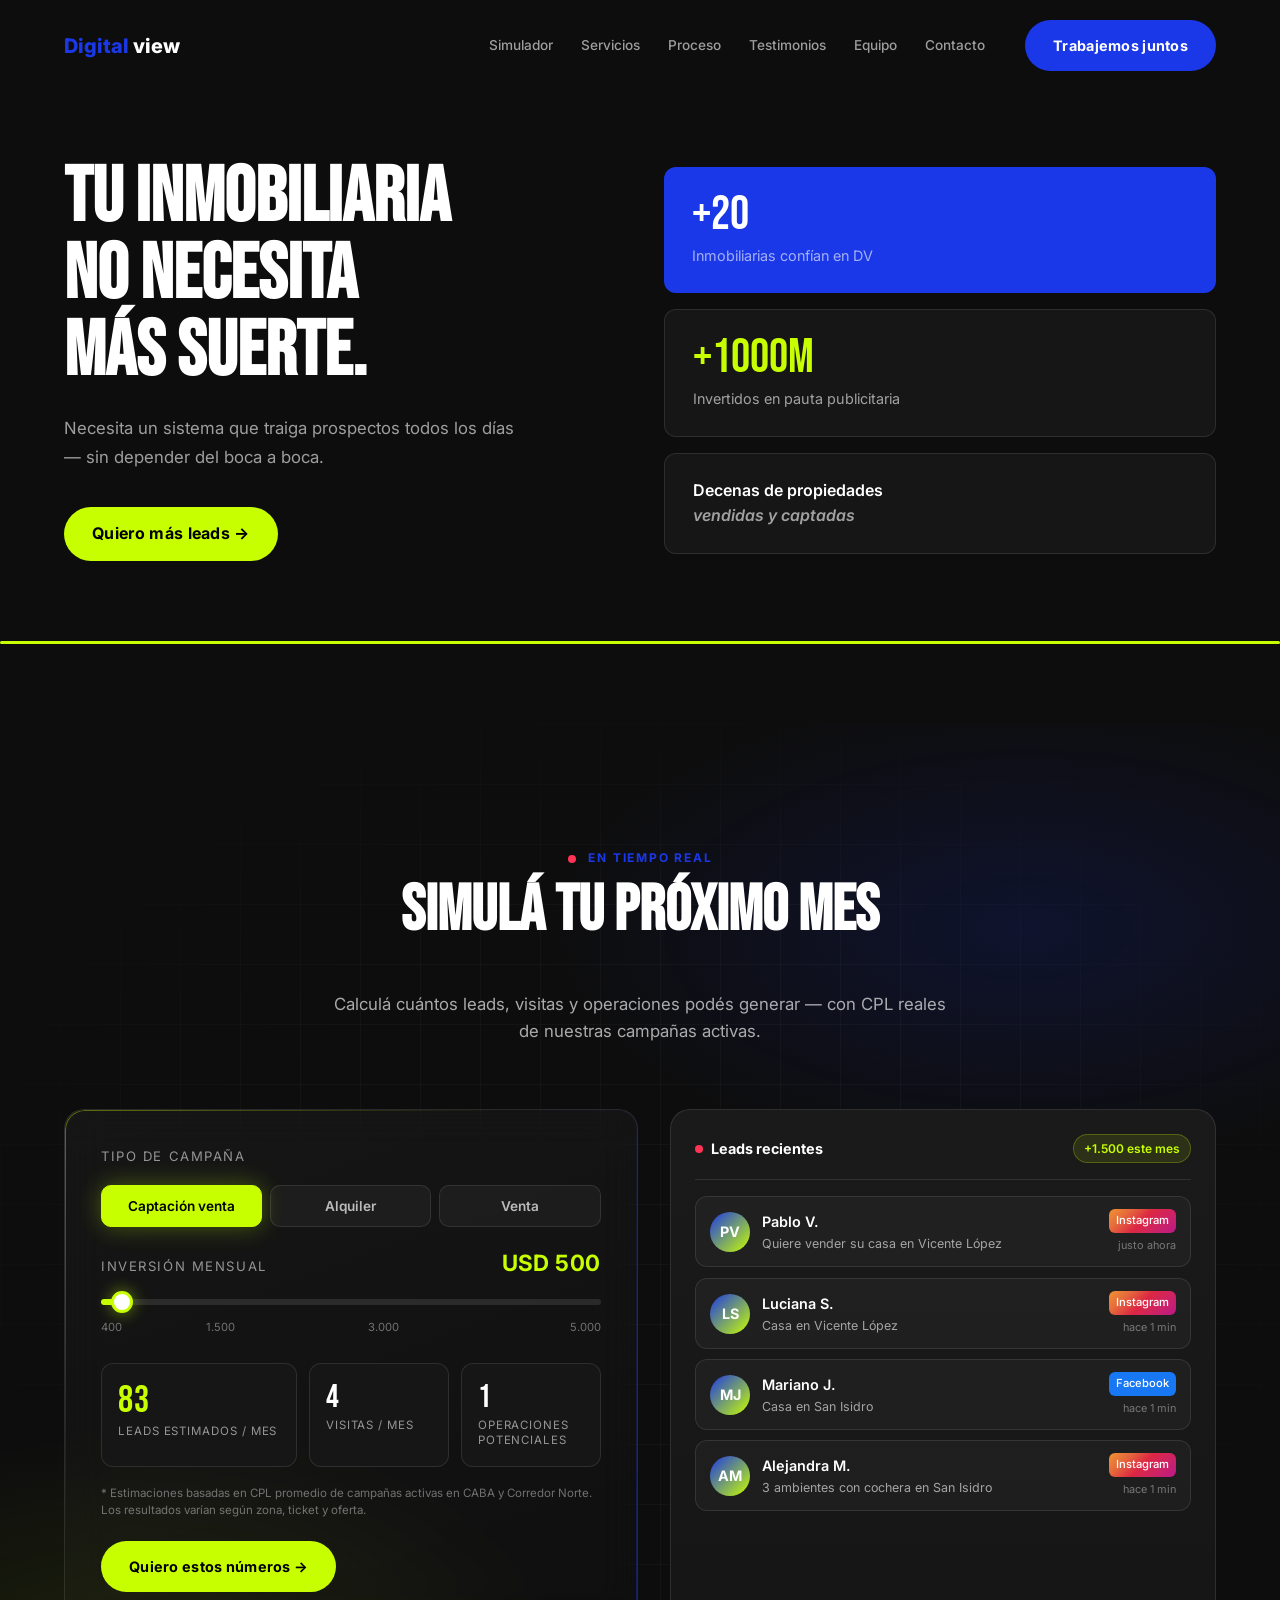
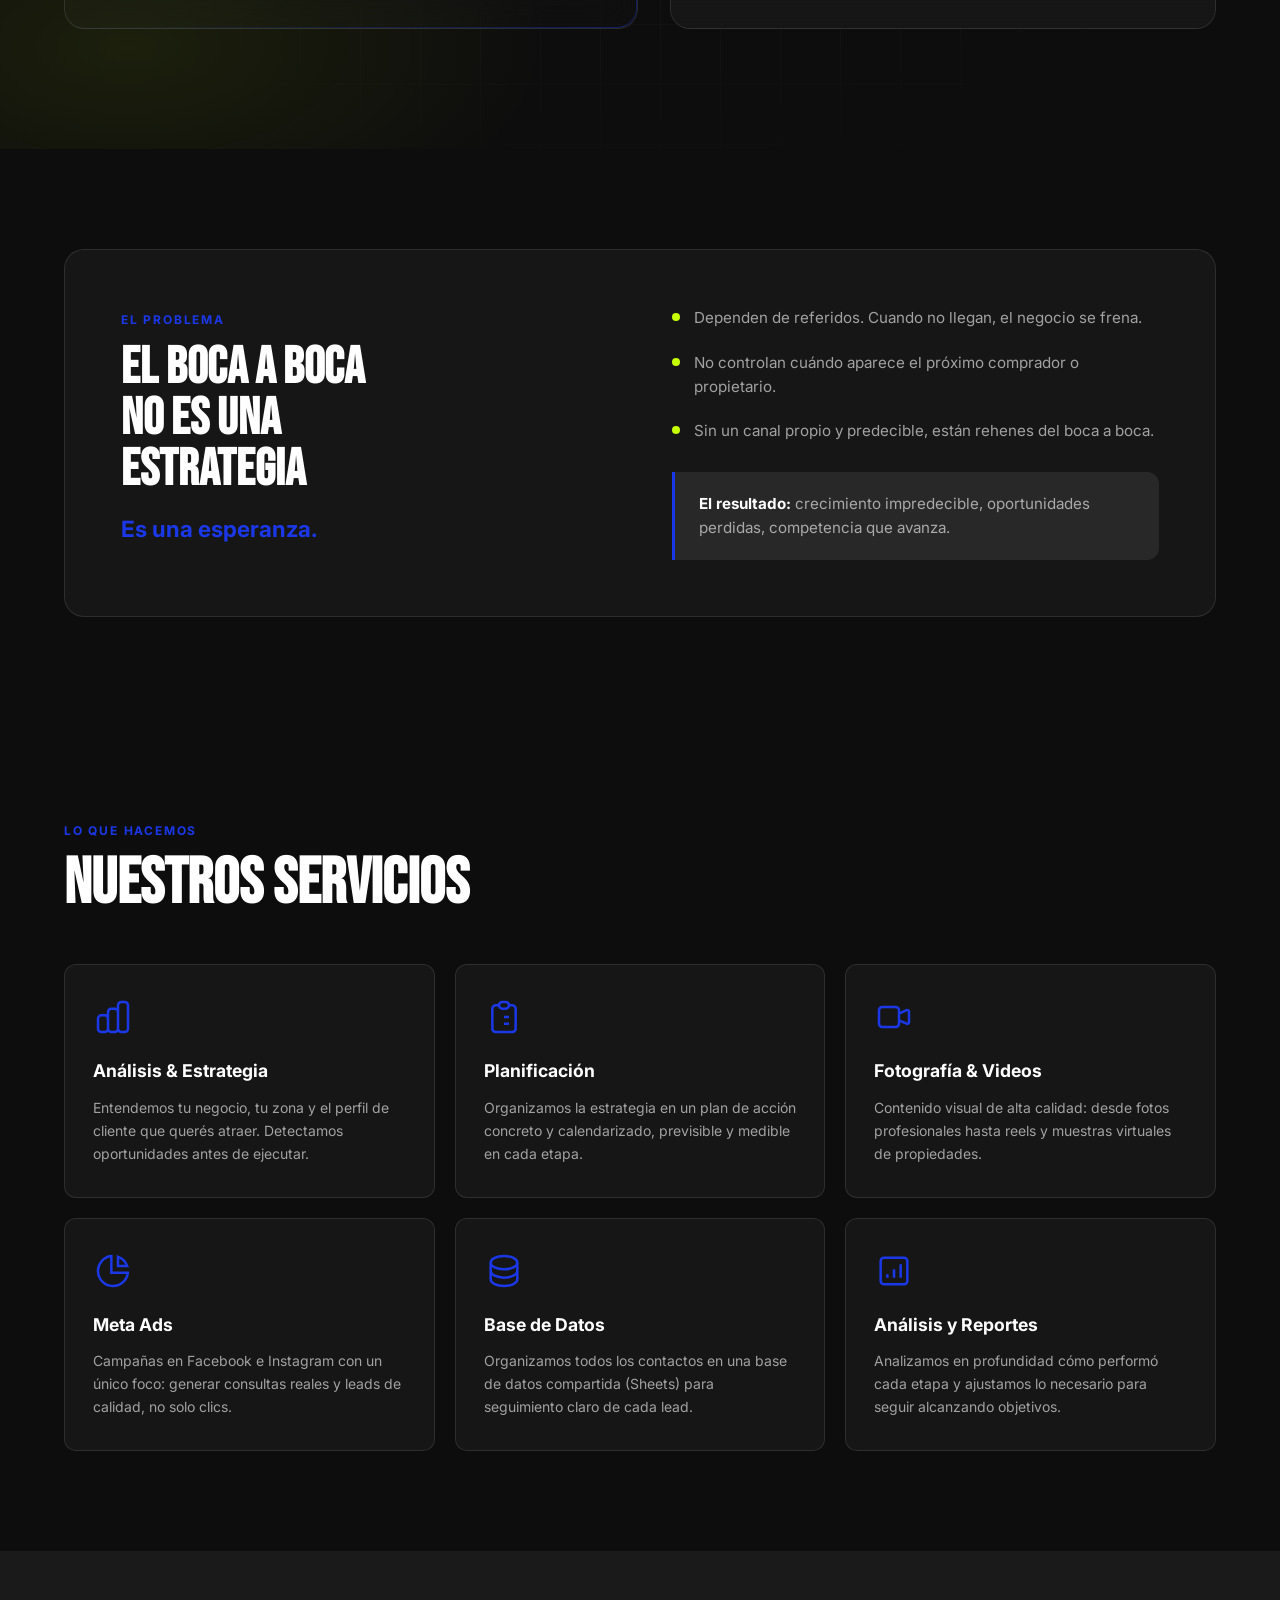
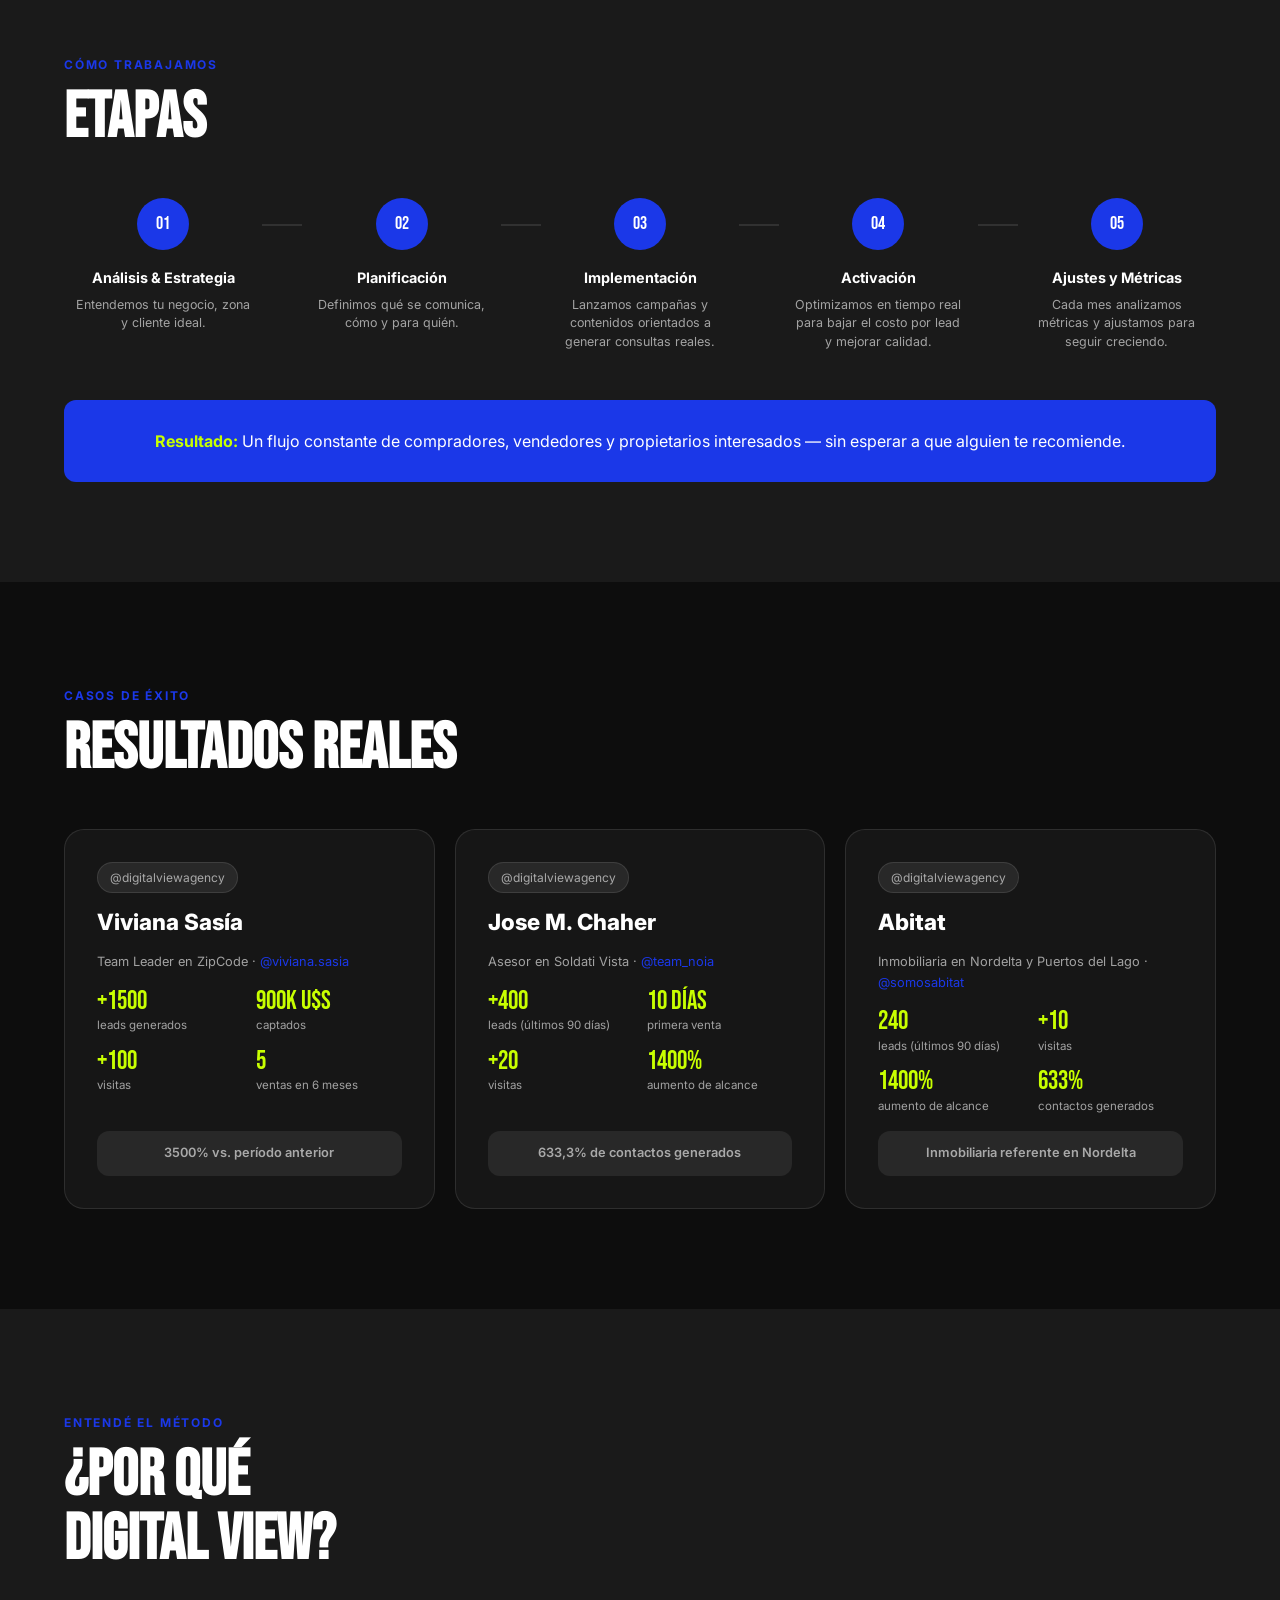
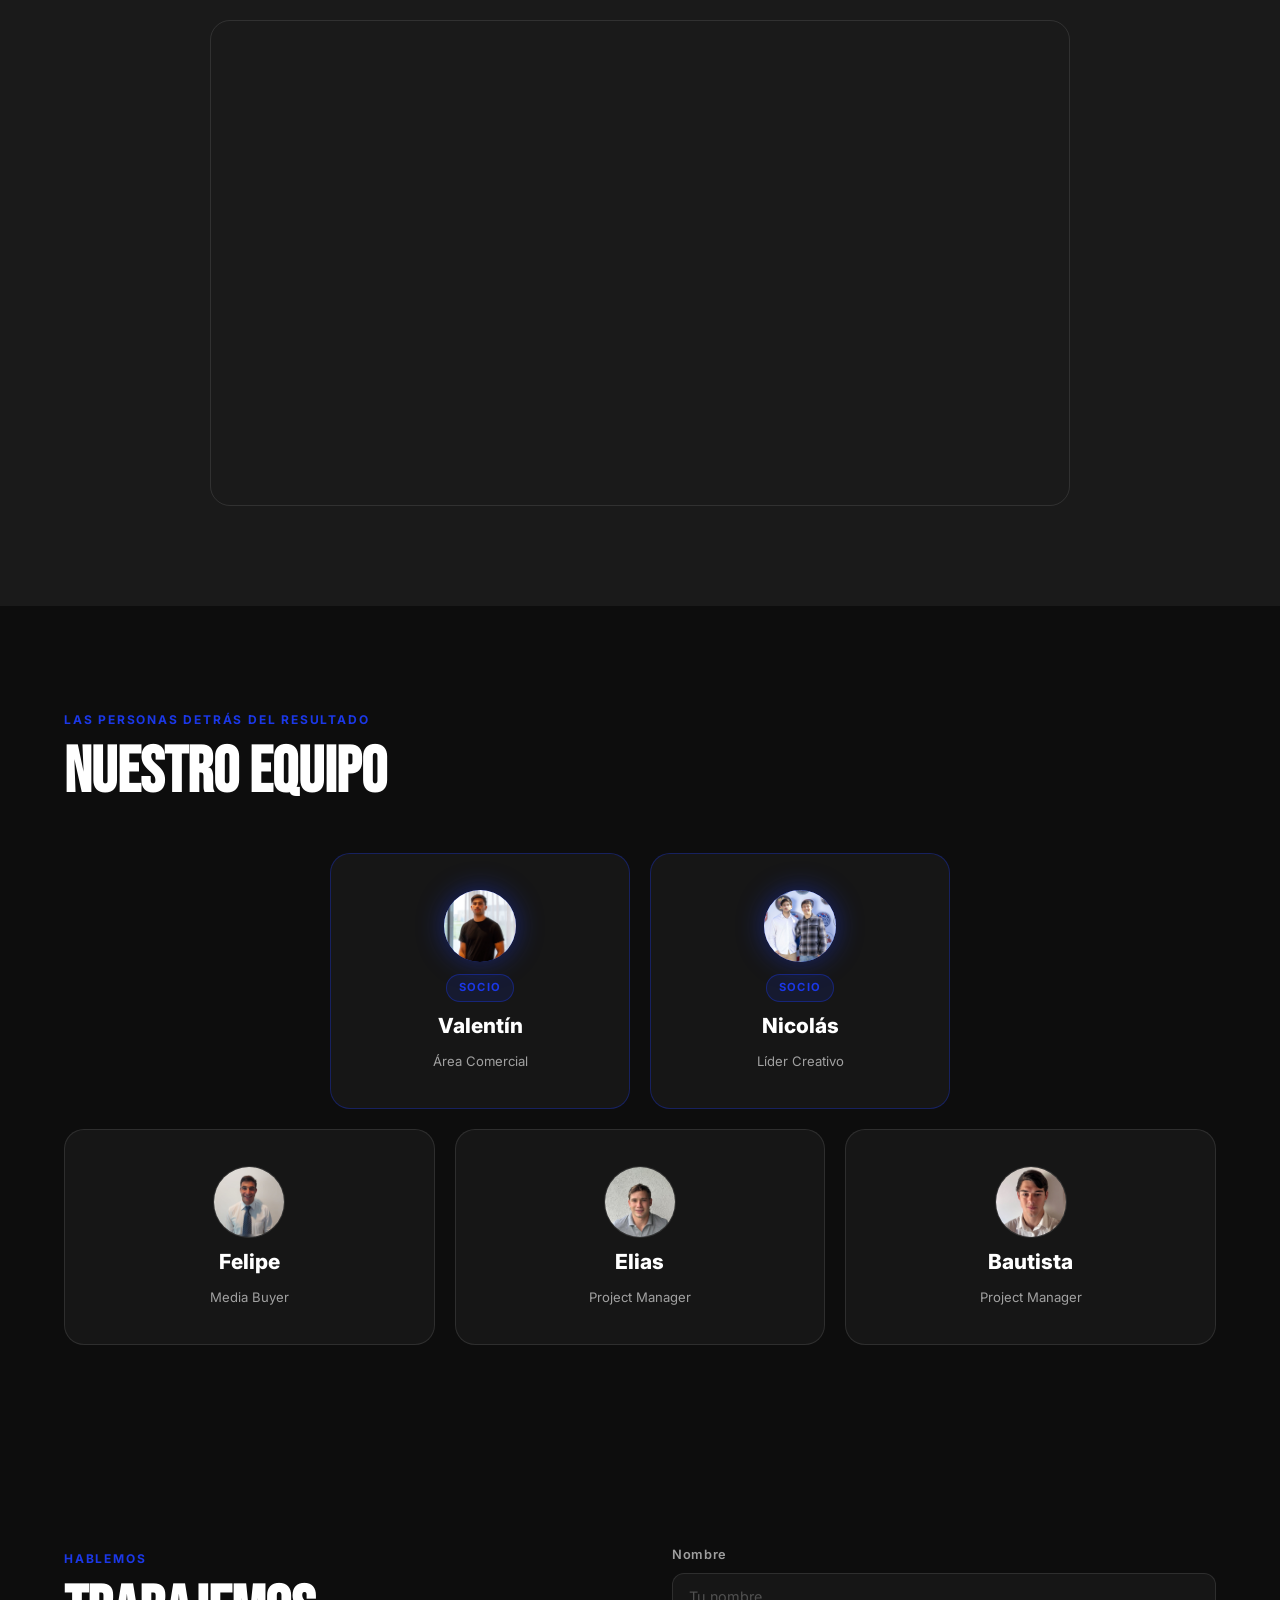
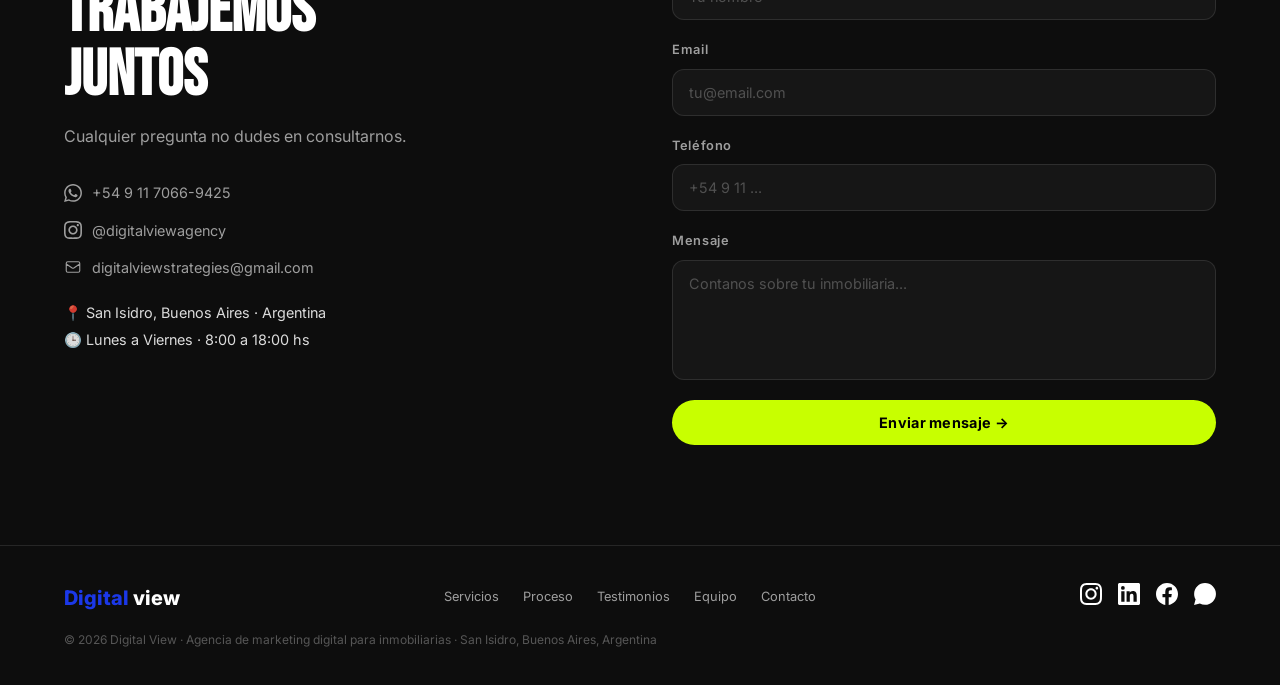
==== commit fdacd2fa: "fix(simulador): alinear marks del slider, min 400 USD, bajar conv-op y renombrar tab Alquiler" ====
--- a/index.html
+++ b/index.html
@@ -273,18 +273,18 @@
             <span>Tipo de campaña</span>
           </div>
           <div class="calc__tabs" role="tablist">
-            <button class="calc__tab is-active" data-cpl="6"    data-conv-visit="0.05" data-conv-op="0.01" data-name="Captación de propietarios">Captación venta</button>
-            <button class="calc__tab"           data-cpl="0.56" data-conv-visit="0.10" data-conv-op="0.01" data-name="Captación alquiler">Captación alquiler</button>
-            <button class="calc__tab"           data-cpl="1.08" data-conv-visit="0.08" data-conv-op="0.01" data-name="Búsqueda de compradores">Venta</button>
+            <button class="calc__tab is-active" data-cpl="6"    data-conv-visit="0.05" data-conv-op="0.007" data-name="Captación de propietarios">Captación venta</button>
+            <button class="calc__tab"           data-cpl="0.56" data-conv-visit="0.10" data-conv-op="0.004" data-name="Alquiler">Alquiler</button>
+            <button class="calc__tab"           data-cpl="1.08" data-conv-visit="0.08" data-conv-op="0.006" data-name="Búsqueda de compradores">Venta</button>
           </div>
 
           <div class="calc__label calc__label--row">
             <span>Inversión mensual</span>
             <strong class="calc__budget-display">USD <span id="budget-val">500</span></strong>
           </div>
-          <input type="range" class="calc__slider" id="budget-slider" min="100" max="5000" step="50" value="500" aria-label="Inversión mensual en USD">
+          <input type="range" class="calc__slider" id="budget-slider" min="400" max="5000" step="50" value="500" aria-label="Inversión mensual en USD">
           <div class="calc__slider-marks">
-            <span>100</span><span>1.000</span><span>2.500</span><span>5.000</span>
+            <span style="left:0%">400</span><span style="left:23.9%">1.500</span><span style="left:56.5%">3.000</span><span style="left:100%">5.000</span>
           </div>
 
           <div class="calc__results">
--- a/styles.css
+++ b/styles.css
@@ -781,9 +781,14 @@
   background: #fff; border: 3px solid var(--lime); cursor: grab;
 }
 .calc__slider-marks {
-  display: flex; justify-content: space-between;
+  position: relative; height: 1rem;
   font-size: .7rem; color: rgba(255,255,255,.4); margin-top: -4px;
 }
+.calc__slider-marks span {
+  position: absolute; transform: translateX(-50%);
+}
+.calc__slider-marks span:first-child { transform: translateX(0); }
+.calc__slider-marks span:last-child { transform: translateX(-100%); }
 
 .calc__results {
   display: grid; grid-template-columns: 1.4fr 1fr 1fr; gap: 12px;
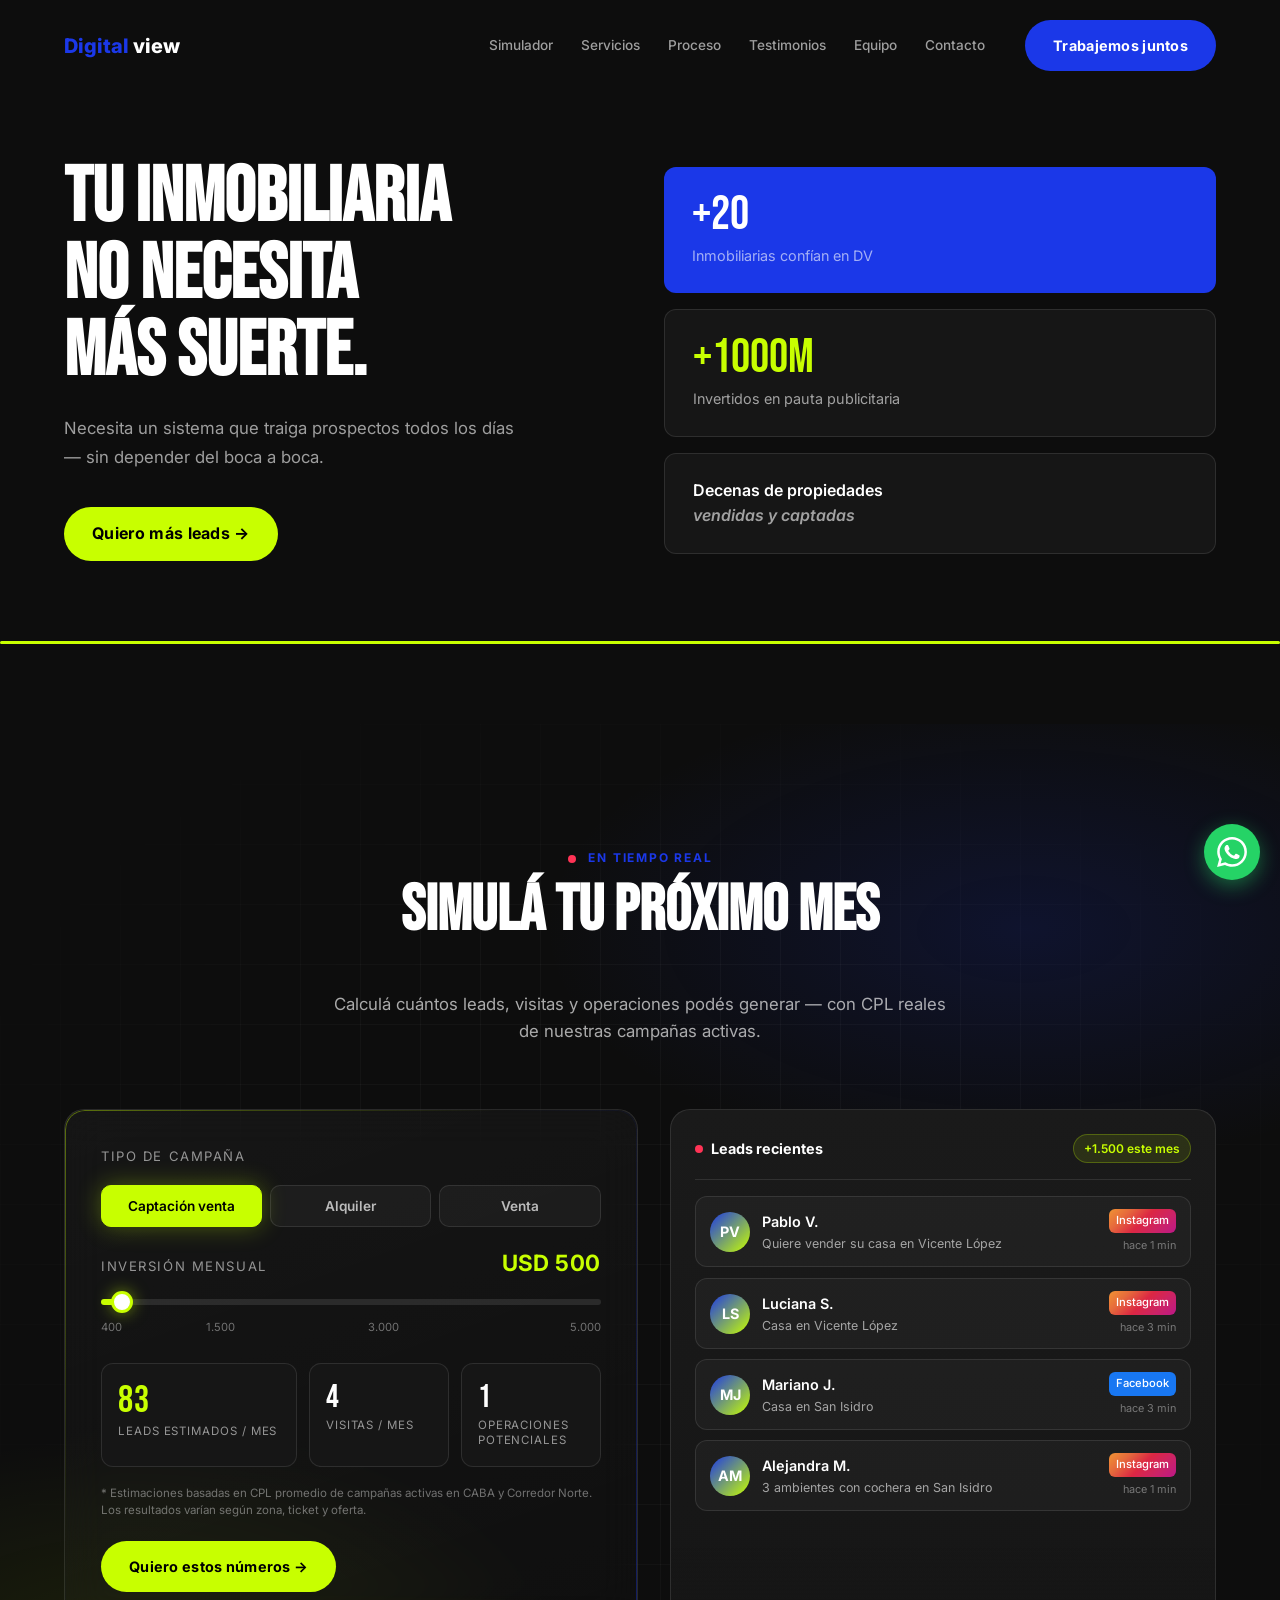
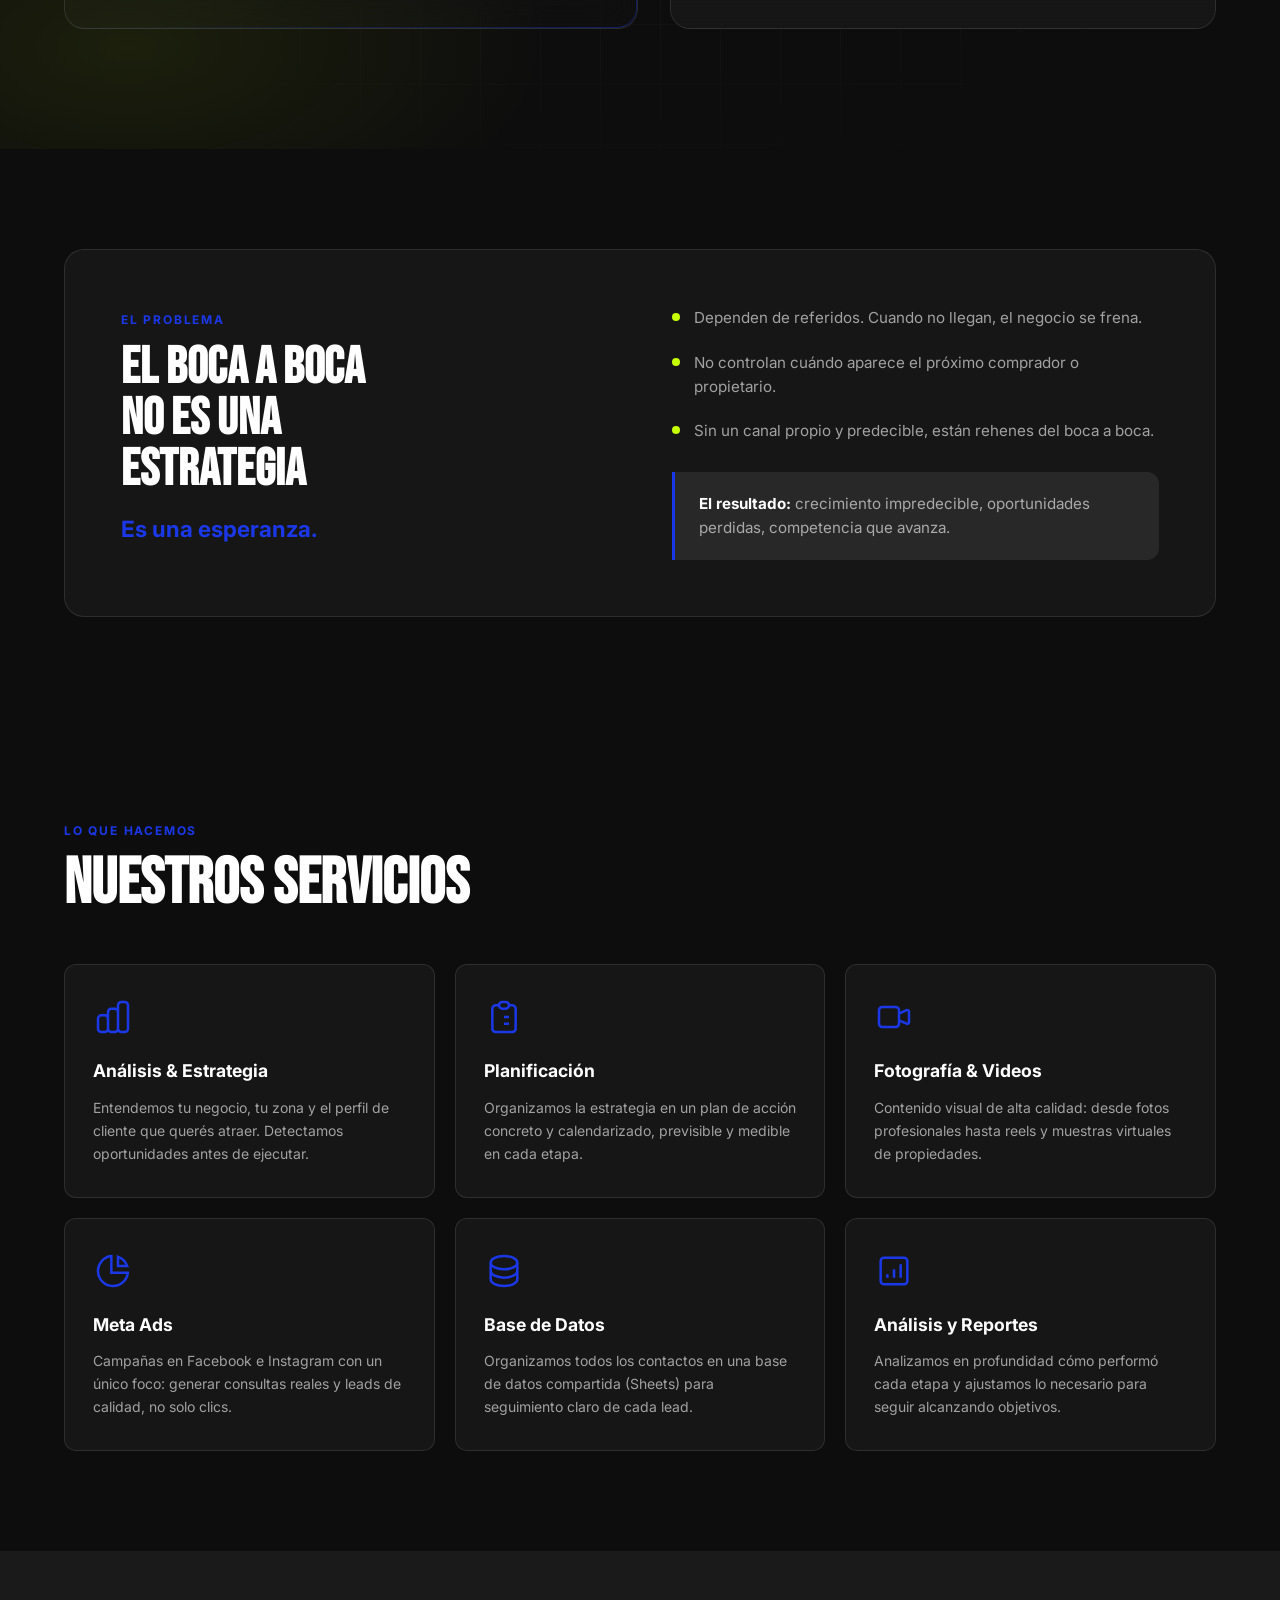
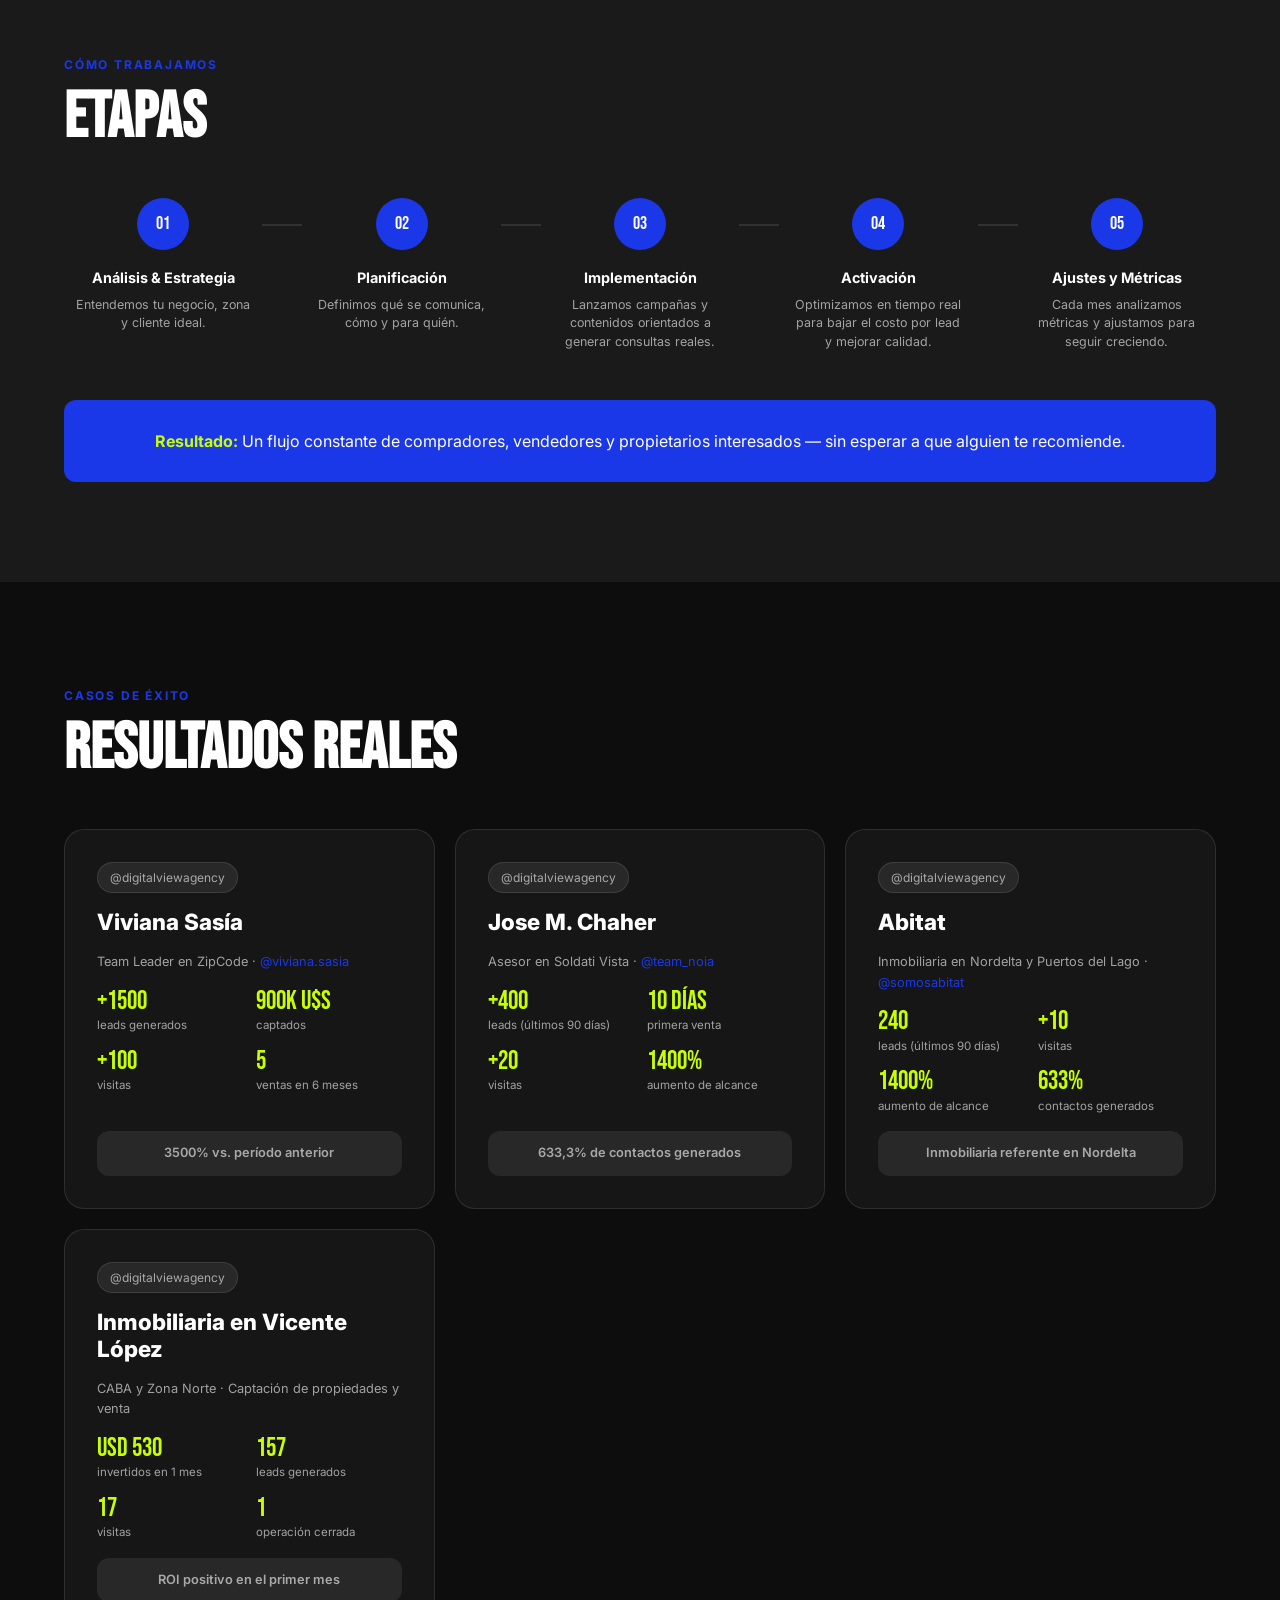
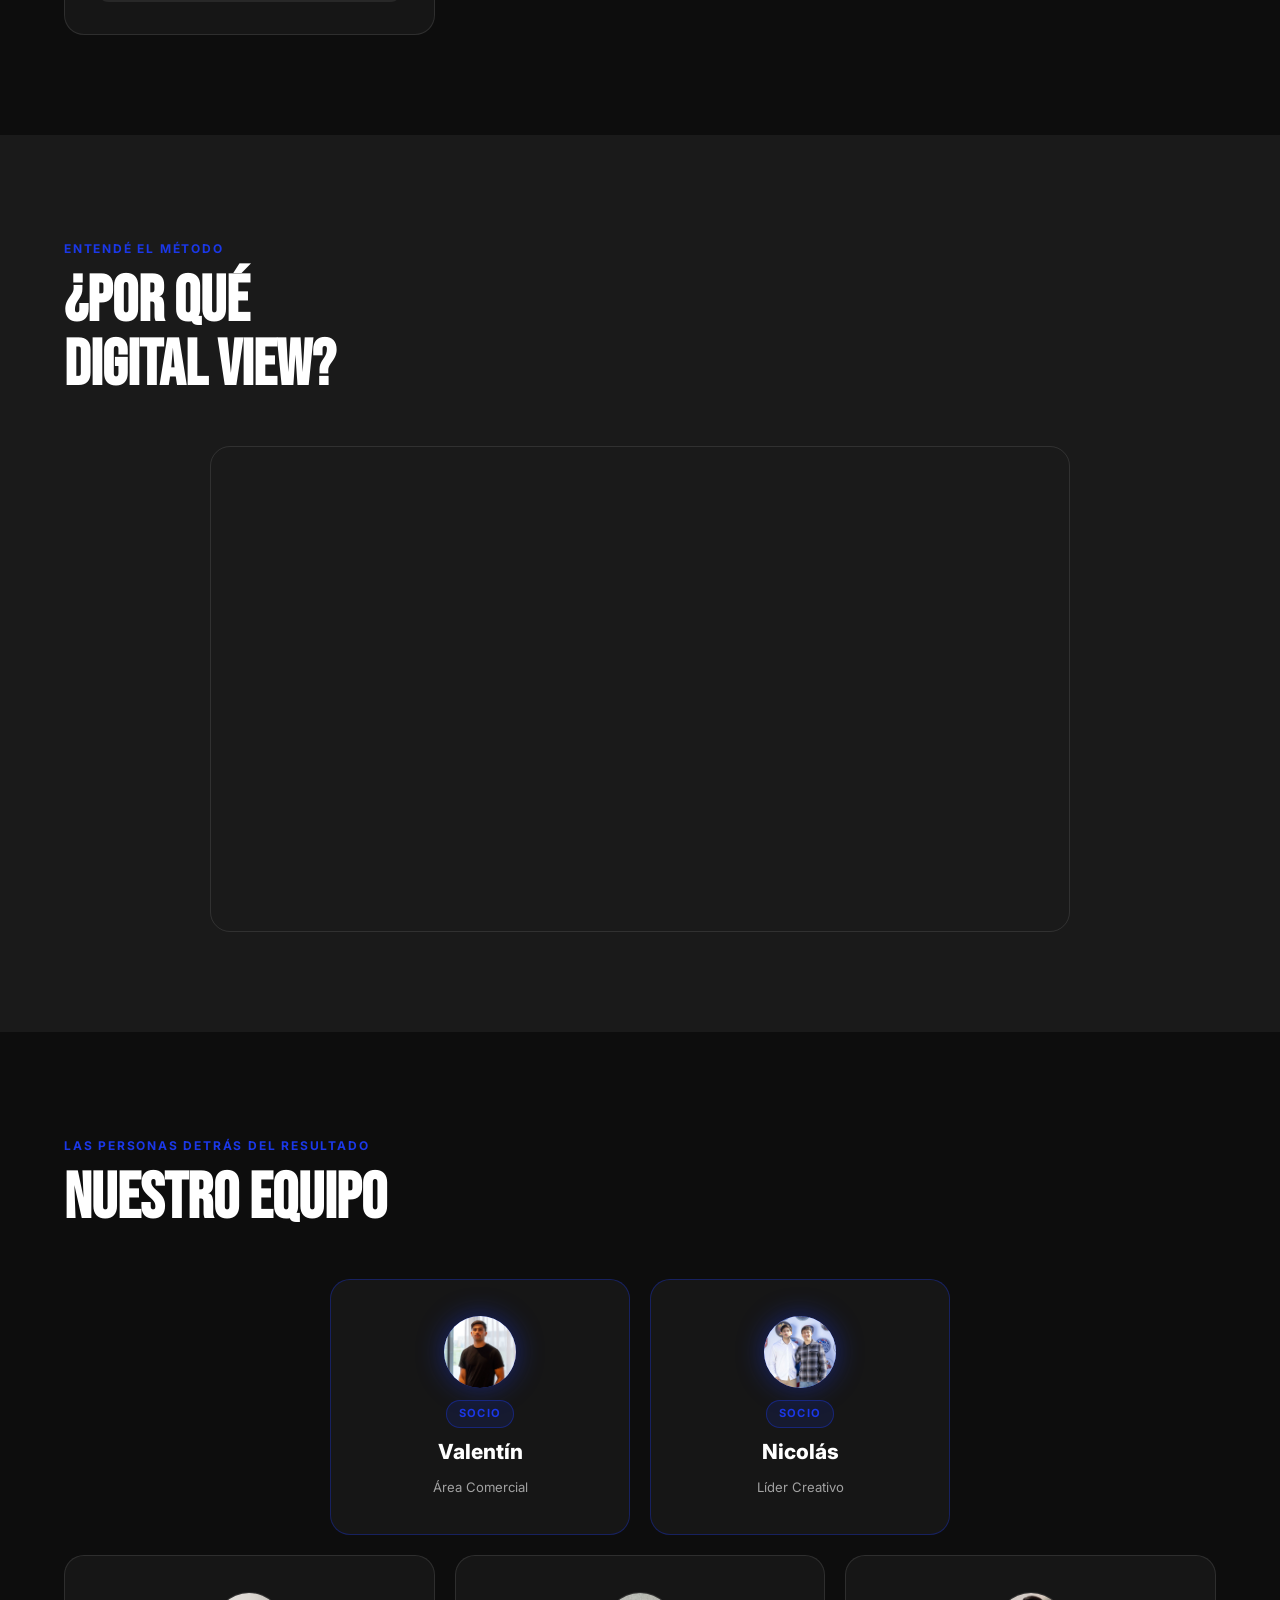
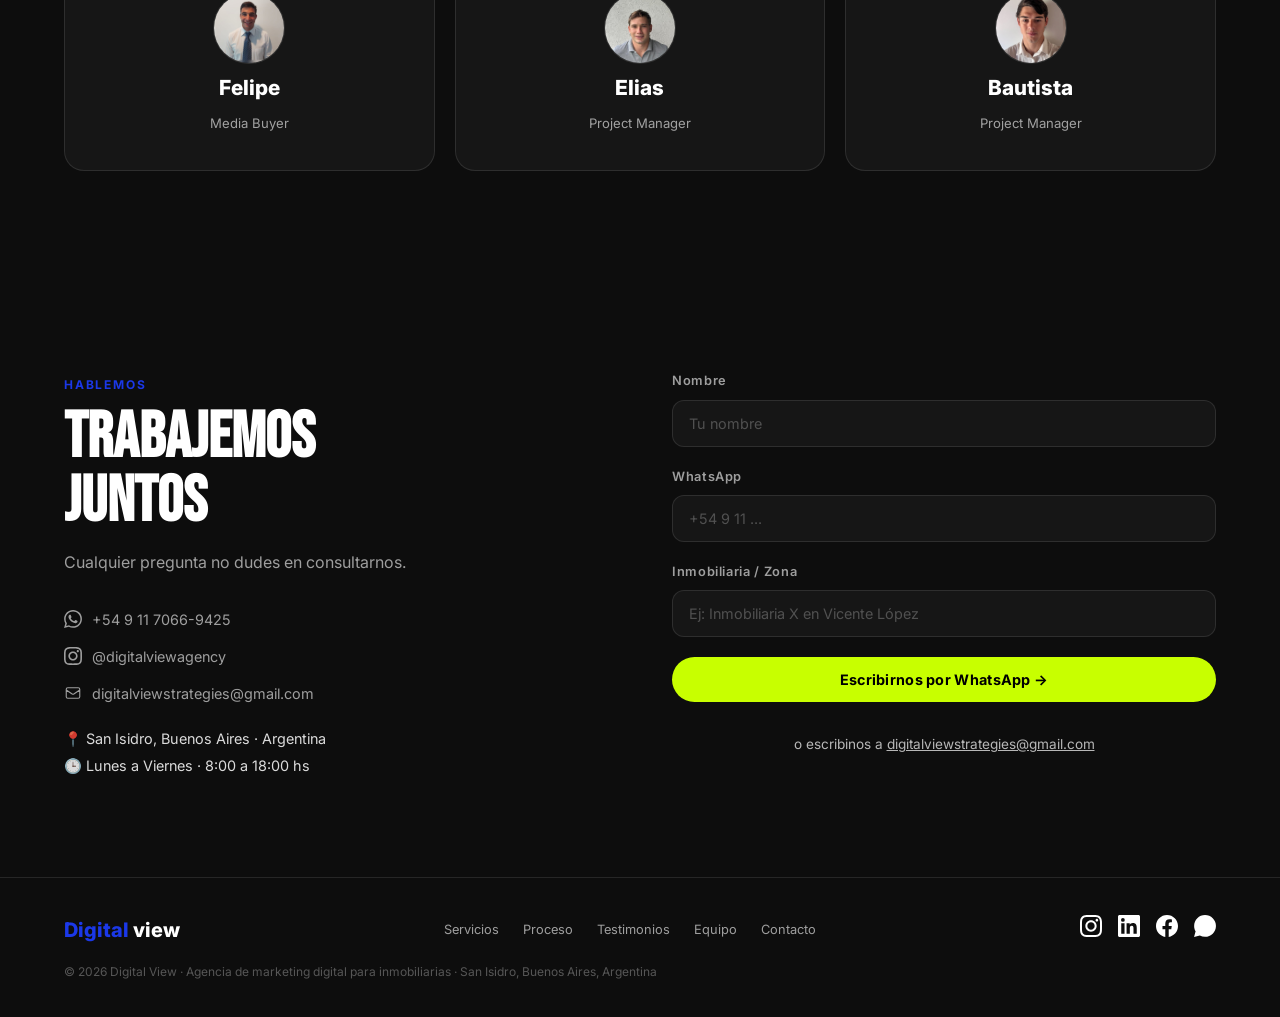
==== commit 628054fc: "feat(web): caso real VL, form a WhatsApp, FAB flotante" ====
--- a/index.html
+++ b/index.html
@@ -514,6 +514,19 @@
           <div class="testimonial-card__highlight">Inmobiliaria referente en Nordelta</div>
         </div>
 
+        <div class="testimonial-card reveal">
+          <div class="testimonial-card__badge">@digitalviewagency</div>
+          <h3 class="testimonial-card__name">Inmobiliaria en Vicente López</h3>
+          <p class="testimonial-card__role">CABA y Zona Norte · Captación de propiedades y venta</p>
+          <ul class="testimonial-card__metrics">
+            <li><span class="metric-number">USD 530</span><span class="metric-label">invertidos en 1 mes</span></li>
+            <li><span class="metric-number">157</span><span class="metric-label">leads generados</span></li>
+            <li><span class="metric-number">17</span><span class="metric-label">visitas</span></li>
+            <li><span class="metric-number">1</span><span class="metric-label">operación cerrada</span></li>
+          </ul>
+          <div class="testimonial-card__highlight">ROI positivo en el primer mes</div>
+        </div>
+
       </div>
     </div>
   </section>
@@ -607,25 +620,21 @@
           </div>
         </div>
         <div class="contacto__right reveal">
-          <form class="form" id="contact-form" action="https://formspree.io/f/YOUR_FORM_ID" method="POST">
+          <form class="form" id="contact-form">
             <div class="form__group">
               <label class="form__label" for="nombre">Nombre</label>
               <input class="form__input" type="text" id="nombre" name="nombre" placeholder="Tu nombre" required />
             </div>
             <div class="form__group">
-              <label class="form__label" for="email">Email</label>
-              <input class="form__input" type="email" id="email" name="email" placeholder="tu@email.com" required />
+              <label class="form__label" for="telefono">WhatsApp</label>
+              <input class="form__input" type="tel" id="telefono" name="telefono" placeholder="+54 9 11 ..." required />
             </div>
             <div class="form__group">
-              <label class="form__label" for="telefono">Teléfono</label>
-              <input class="form__input" type="tel" id="telefono" name="telefono" placeholder="+54 9 11 ..." />
+              <label class="form__label" for="zona">Inmobiliaria / Zona</label>
+              <input class="form__input" type="text" id="zona" name="zona" placeholder="Ej: Inmobiliaria X en Vicente López" required />
             </div>
-            <div class="form__group">
-              <label class="form__label" for="mensaje">Mensaje</label>
-              <textarea class="form__input form__textarea" id="mensaje" name="mensaje" placeholder="Contanos sobre tu inmobiliaria..." rows="4" required></textarea>
-            </div>
-            <button type="submit" class="btn btn--accent btn--full" id="submit-btn">Enviar mensaje →</button>
-            <p class="form__success" id="form-success">¡Mensaje enviado! Te contactamos pronto.</p>
+            <button type="submit" class="btn btn--accent btn--full" id="submit-btn">Escribirnos por WhatsApp →</button>
+            <p class="form__alt" style="text-align:center;margin-top:.75rem;font-size:.85rem;opacity:.7">o escribinos a <a href="mailto:digitalviewstrategies@gmail.com" style="color:inherit;text-decoration:underline">digitalviewstrategies@gmail.com</a></p>
           </form>
         </div>
       </div>
@@ -666,6 +675,11 @@
     </div>
   </footer>
 
+  <!-- ───── WHATSAPP FLOTANTE ───── -->
+  <a href="https://wa.me/5491170669425?text=Hola%20Digital%20View%2C%20quiero%20m%C3%A1s%20info" target="_blank" rel="noopener" class="wa-fab" aria-label="Escribinos por WhatsApp">
+    <svg viewBox="0 0 24 24" fill="currentColor" aria-hidden="true"><path d="M.057 24l1.687-6.163c-1.041-1.804-1.588-3.849-1.587-5.946.003-6.556 5.338-11.891 11.893-11.891 3.181.001 6.167 1.24 8.413 3.488 2.245 2.248 3.481 5.236 3.48 8.414-.003 6.557-5.338 11.892-11.893 11.892-1.99-.001-3.951-.5-5.688-1.448L.057 24zm6.597-3.807c1.676.995 3.276 1.591 5.392 1.592 5.448 0 9.886-4.434 9.889-9.885.002-5.462-4.415-9.89-9.881-9.892-5.452 0-9.887 4.434-9.889 9.884-.001 2.225.651 3.891 1.746 5.634l-.999 3.648 3.742-.981zm11.387-5.464c-.074-.124-.272-.198-.57-.347-.297-.149-1.758-.868-2.031-.967-.272-.099-.47-.149-.669.149-.198.297-.768.967-.941 1.165-.173.198-.347.223-.644.074-.297-.149-1.255-.462-2.39-1.475-.883-.788-1.48-1.761-1.653-2.059-.173-.297-.018-.458.13-.606.134-.133.297-.347.446-.521.151-.172.2-.296.3-.495.099-.198.05-.372-.025-.521-.075-.148-.669-1.611-.916-2.206-.242-.579-.487-.501-.669-.51l-.57-.01c-.198 0-.52.074-.792.372s-1.04 1.016-1.04 2.479 1.065 2.876 1.213 3.074c.149.198 2.095 3.2 5.076 4.487.709.306 1.263.489 1.694.626.712.226 1.36.194 1.872.118.571-.085 1.758-.719 2.006-1.413.248-.695.248-1.29.173-1.414z"/></svg>
+  </a>
+
   <script src="script.js"></script>
 </body>
 </html>
--- a/styles.css
+++ b/styles.css
@@ -893,3 +893,24 @@
   .calc__results { grid-template-columns: 1fr; }
   .liveleads { min-height: 380px; }
 }
+
+/* ═══ WHATSAPP FLOTANTE ═══ */
+.wa-fab {
+  position: fixed; bottom: 20px; right: 20px; z-index: 999;
+  width: 56px; height: 56px; border-radius: 50%;
+  background: #25D366; color: #fff;
+  display: flex; align-items: center; justify-content: center;
+  box-shadow: 0 6px 20px rgba(37,211,102,.45);
+  transition: transform .2s ease, box-shadow .2s ease;
+  animation: wa-pulse 2.4s ease-in-out infinite;
+}
+.wa-fab:hover { transform: scale(1.08); box-shadow: 0 8px 26px rgba(37,211,102,.6); }
+.wa-fab svg { width: 30px; height: 30px; }
+@keyframes wa-pulse {
+  0%, 100% { box-shadow: 0 6px 20px rgba(37,211,102,.45), 0 0 0 0 rgba(37,211,102,.5); }
+  50%      { box-shadow: 0 6px 20px rgba(37,211,102,.45), 0 0 0 14px rgba(37,211,102,0); }
+}
+@media (max-width: 600px) {
+  .wa-fab { bottom: 16px; right: 16px; width: 52px; height: 52px; }
+  .wa-fab svg { width: 26px; height: 26px; }
+}
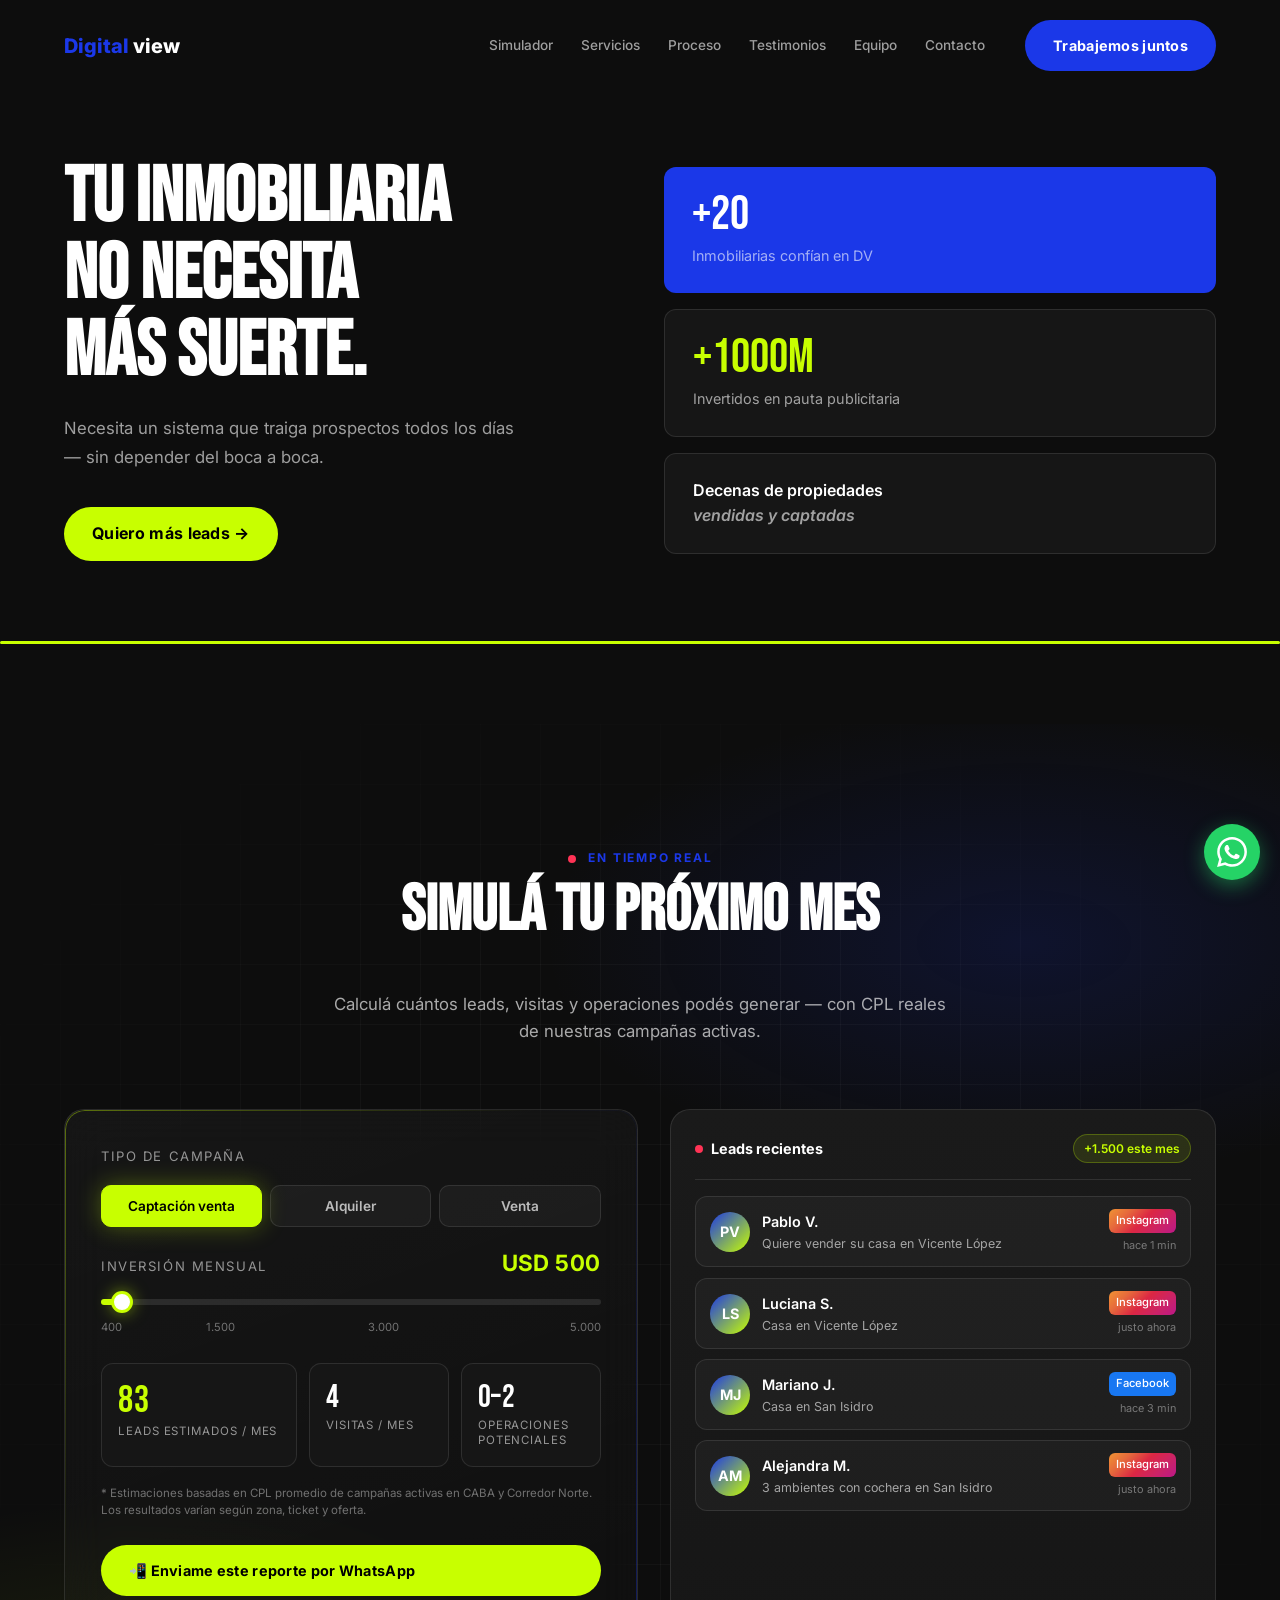
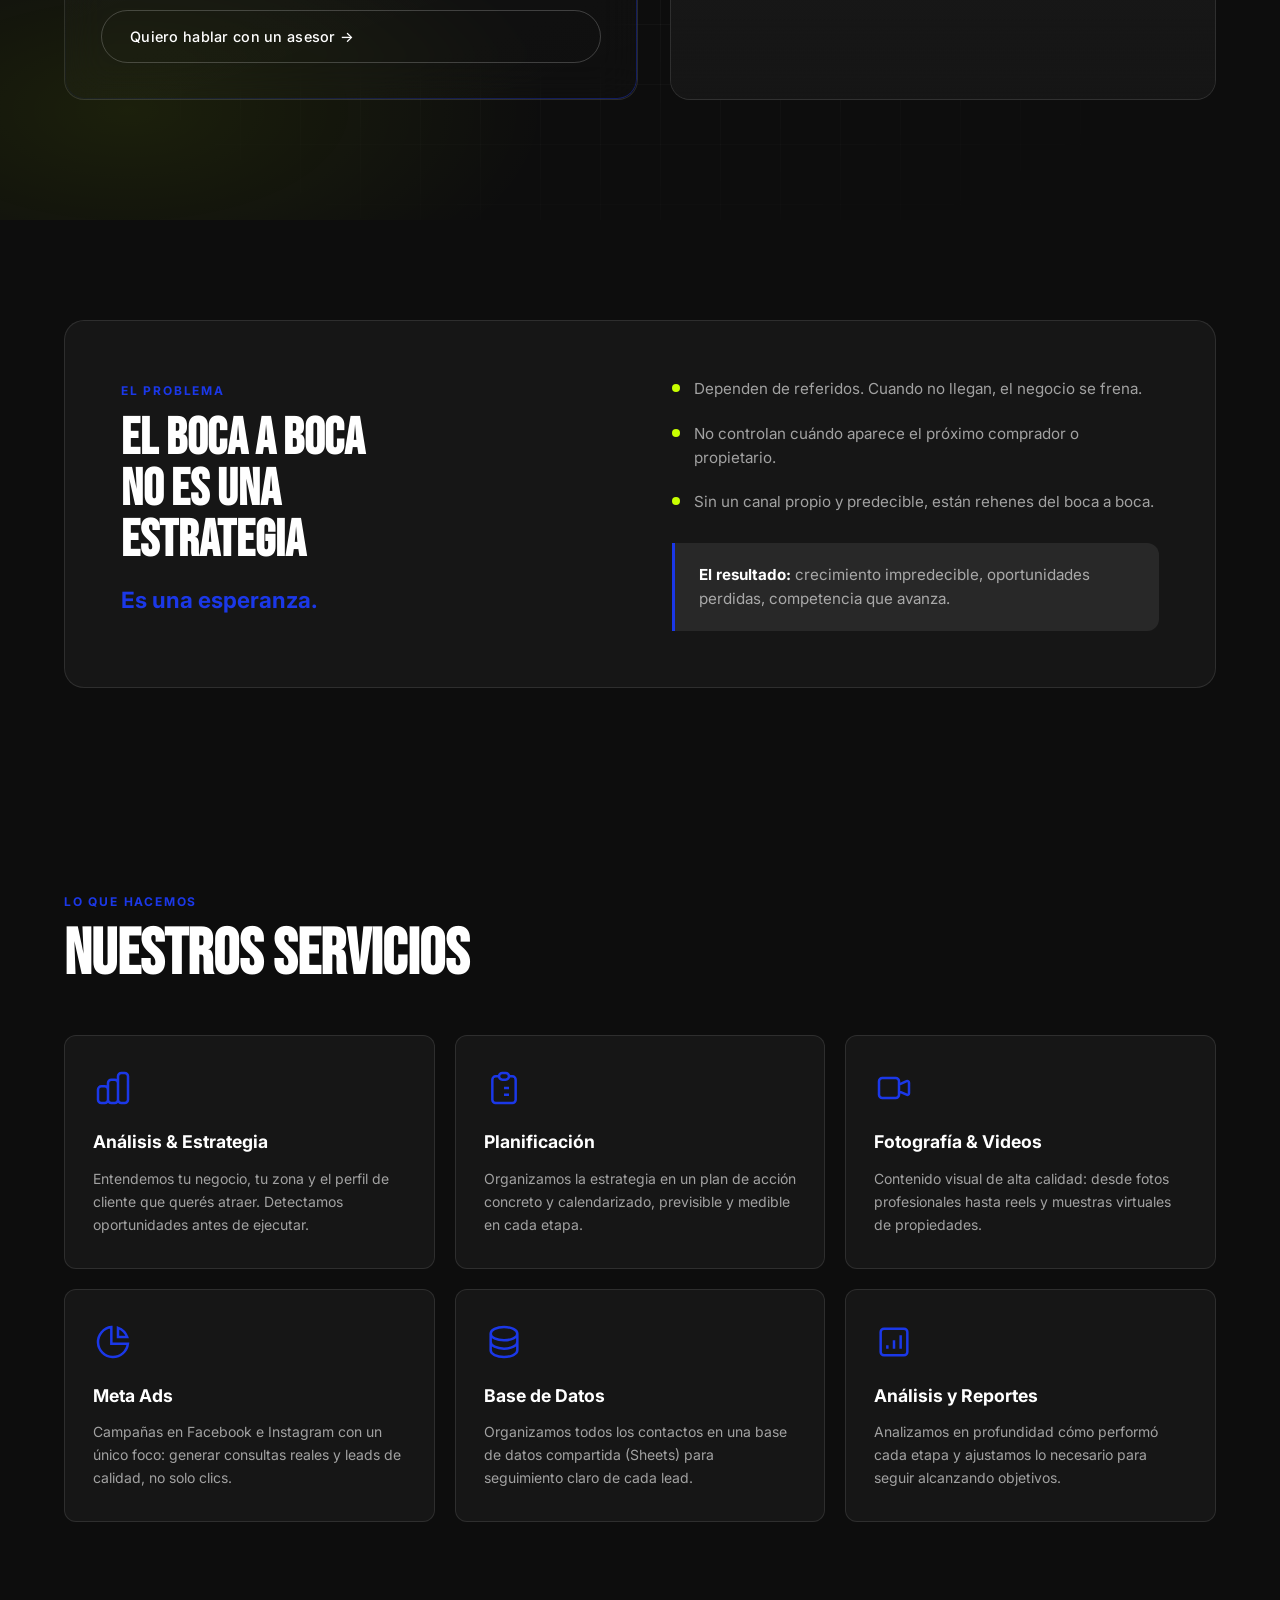
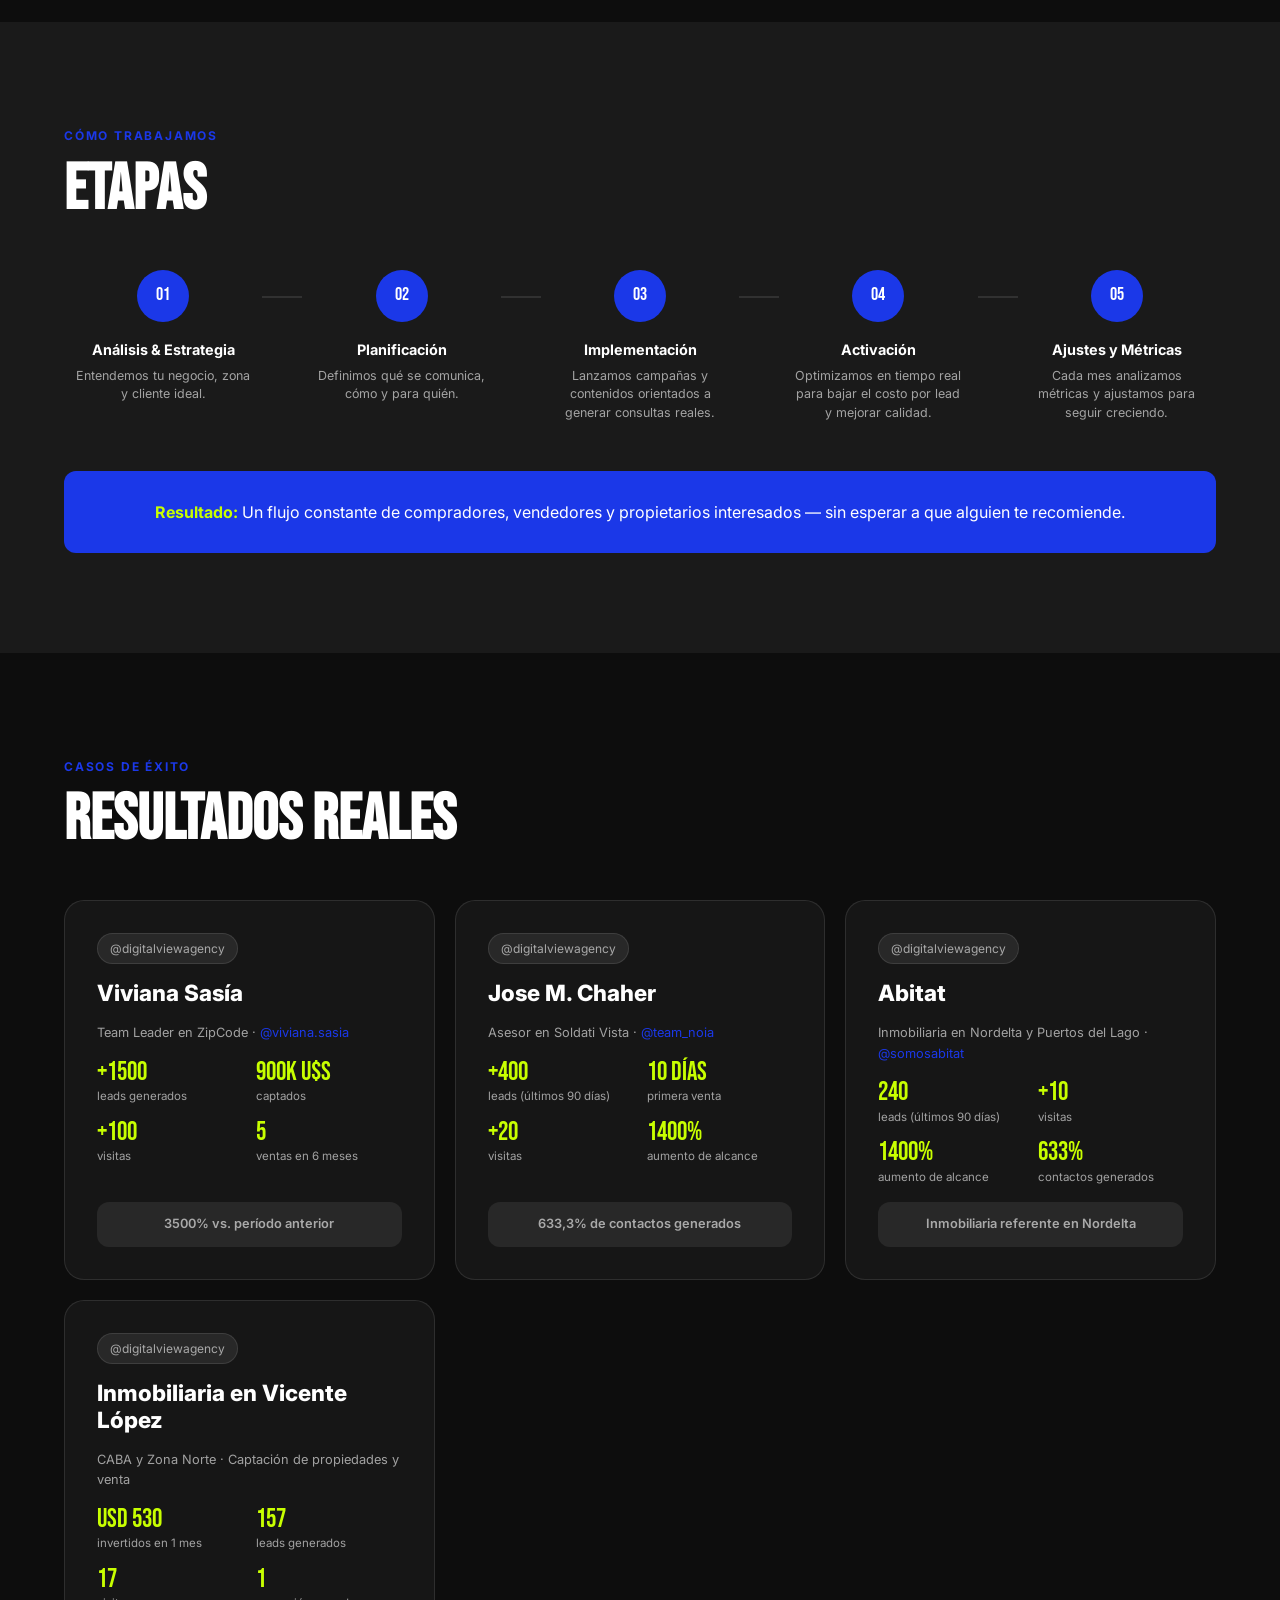
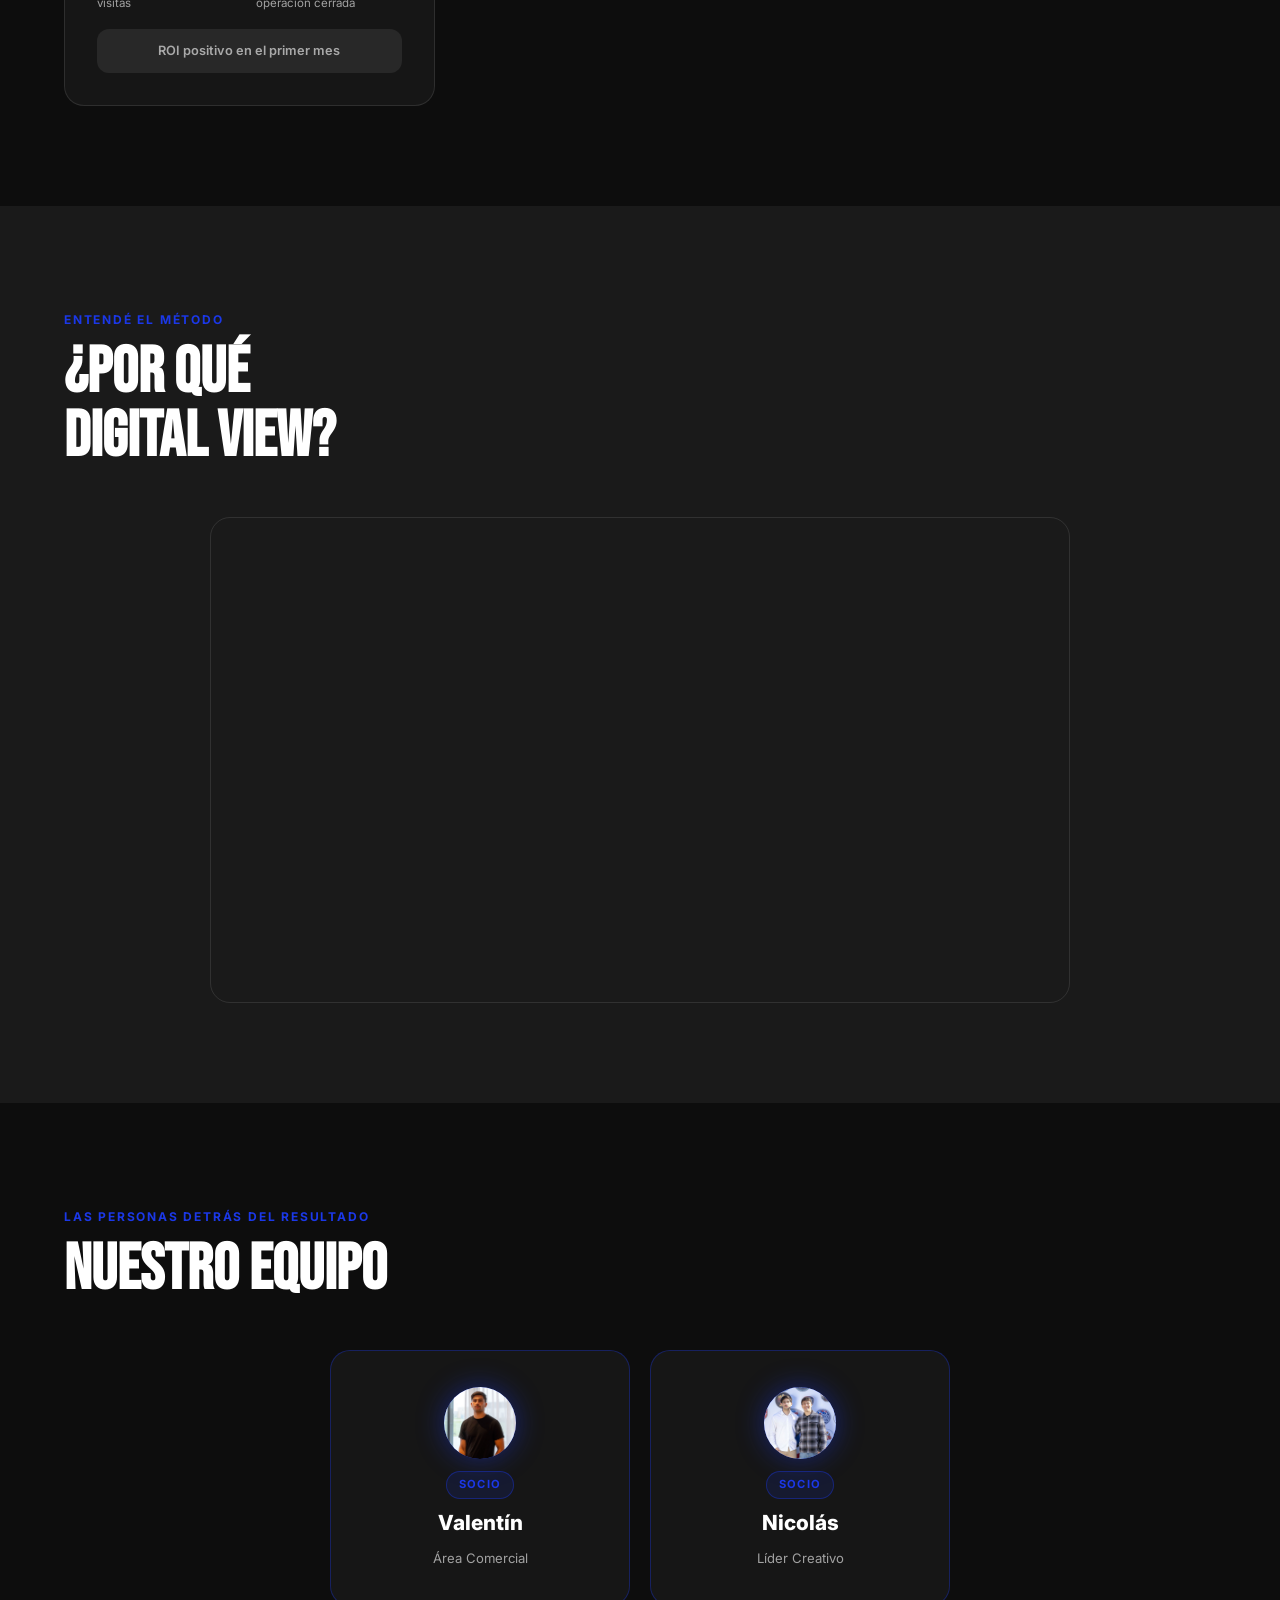
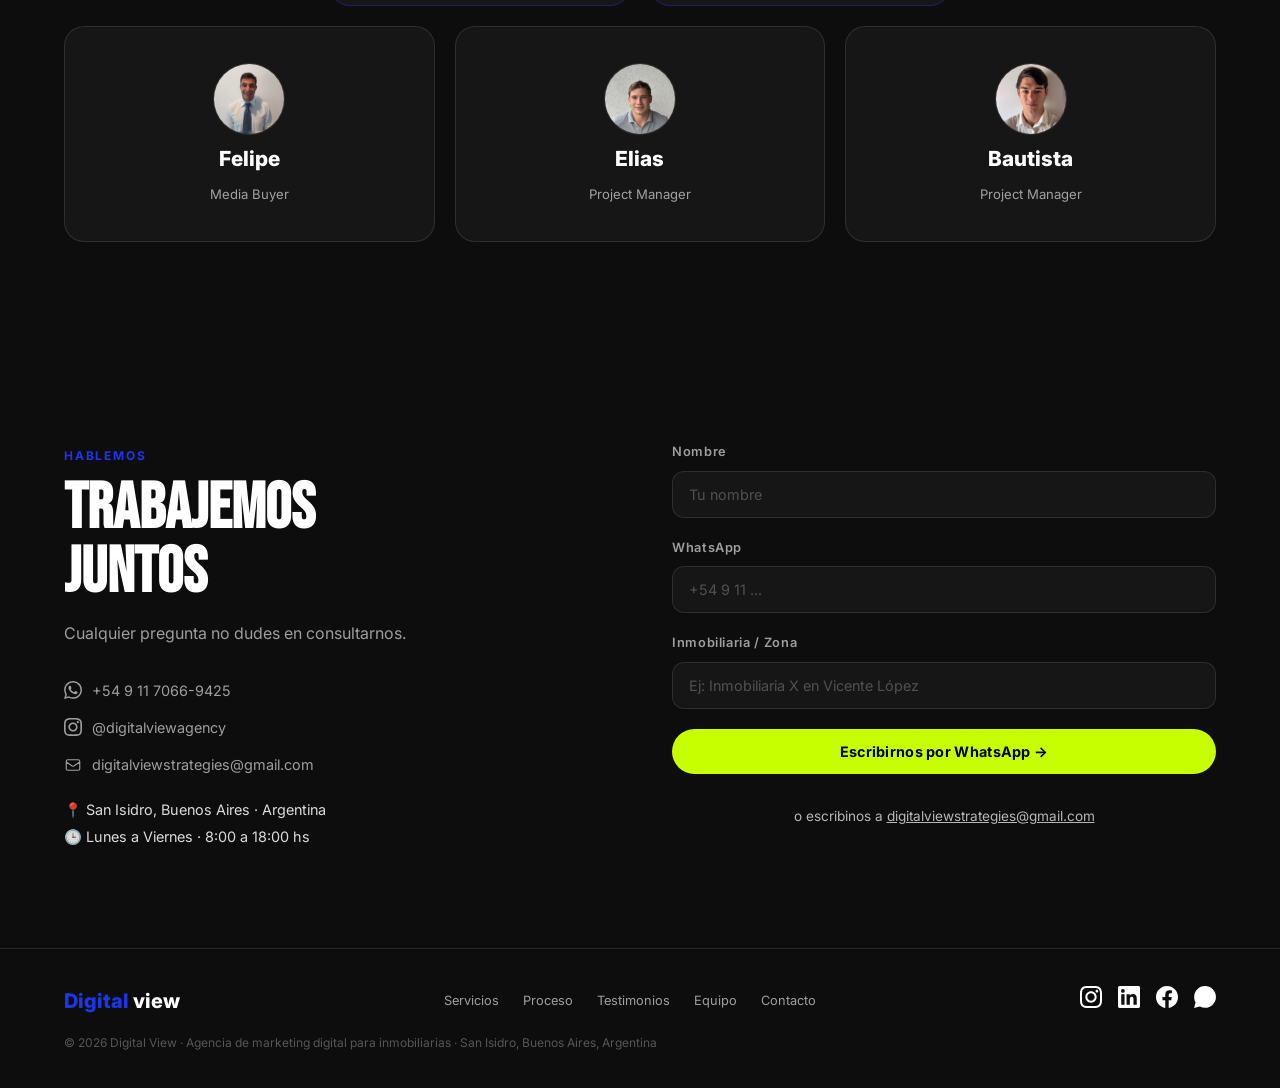
==== commit 36bc9f44: "feat(simulador): rango de operaciones y CTA reporte por WhatsApp" ====
--- a/index.html
+++ b/index.html
@@ -303,7 +303,10 @@
           </div>
 
           <p class="calc__disclaimer">* Estimaciones basadas en CPL promedio de campañas activas en CABA y Corredor Norte. Los resultados varían según zona, ticket y oferta.</p>
-          <a href="#contacto" class="btn btn--accent calc__cta">Quiero estos números →</a>
+          <div class="calc__ctas">
+            <a href="#" id="calc-report-wa" class="btn btn--accent calc__cta">📲 Enviame este reporte por WhatsApp</a>
+            <a href="#contacto" class="btn btn--ghost calc__cta calc__cta--alt">Quiero hablar con un asesor →</a>
+          </div>
         </div>
 
         <!-- ── LEADS EN VIVO ── -->
--- a/styles.css
+++ b/styles.css
@@ -811,6 +811,14 @@
 }
 .calc__disclaimer { font-size: .72rem; color: rgba(255,255,255,.4); line-height: 1.5; }
 .calc__cta { align-self: flex-start; margin-top: 4px; }
+.calc__ctas { display: flex; flex-direction: column; gap: 10px; margin-top: 4px; }
+.calc__ctas .calc__cta { width: 100%; text-align: center; align-self: stretch; }
+.btn--ghost {
+  background: transparent; color: var(--text-primary, #fff);
+  border: 1.5px solid rgba(255,255,255,.2);
+}
+.btn--ghost:hover { border-color: var(--lime); color: var(--lime); }
+.calc__cta--alt { font-weight: 500; }
 
 /* ── Live leads feed ── */
 .liveleads {
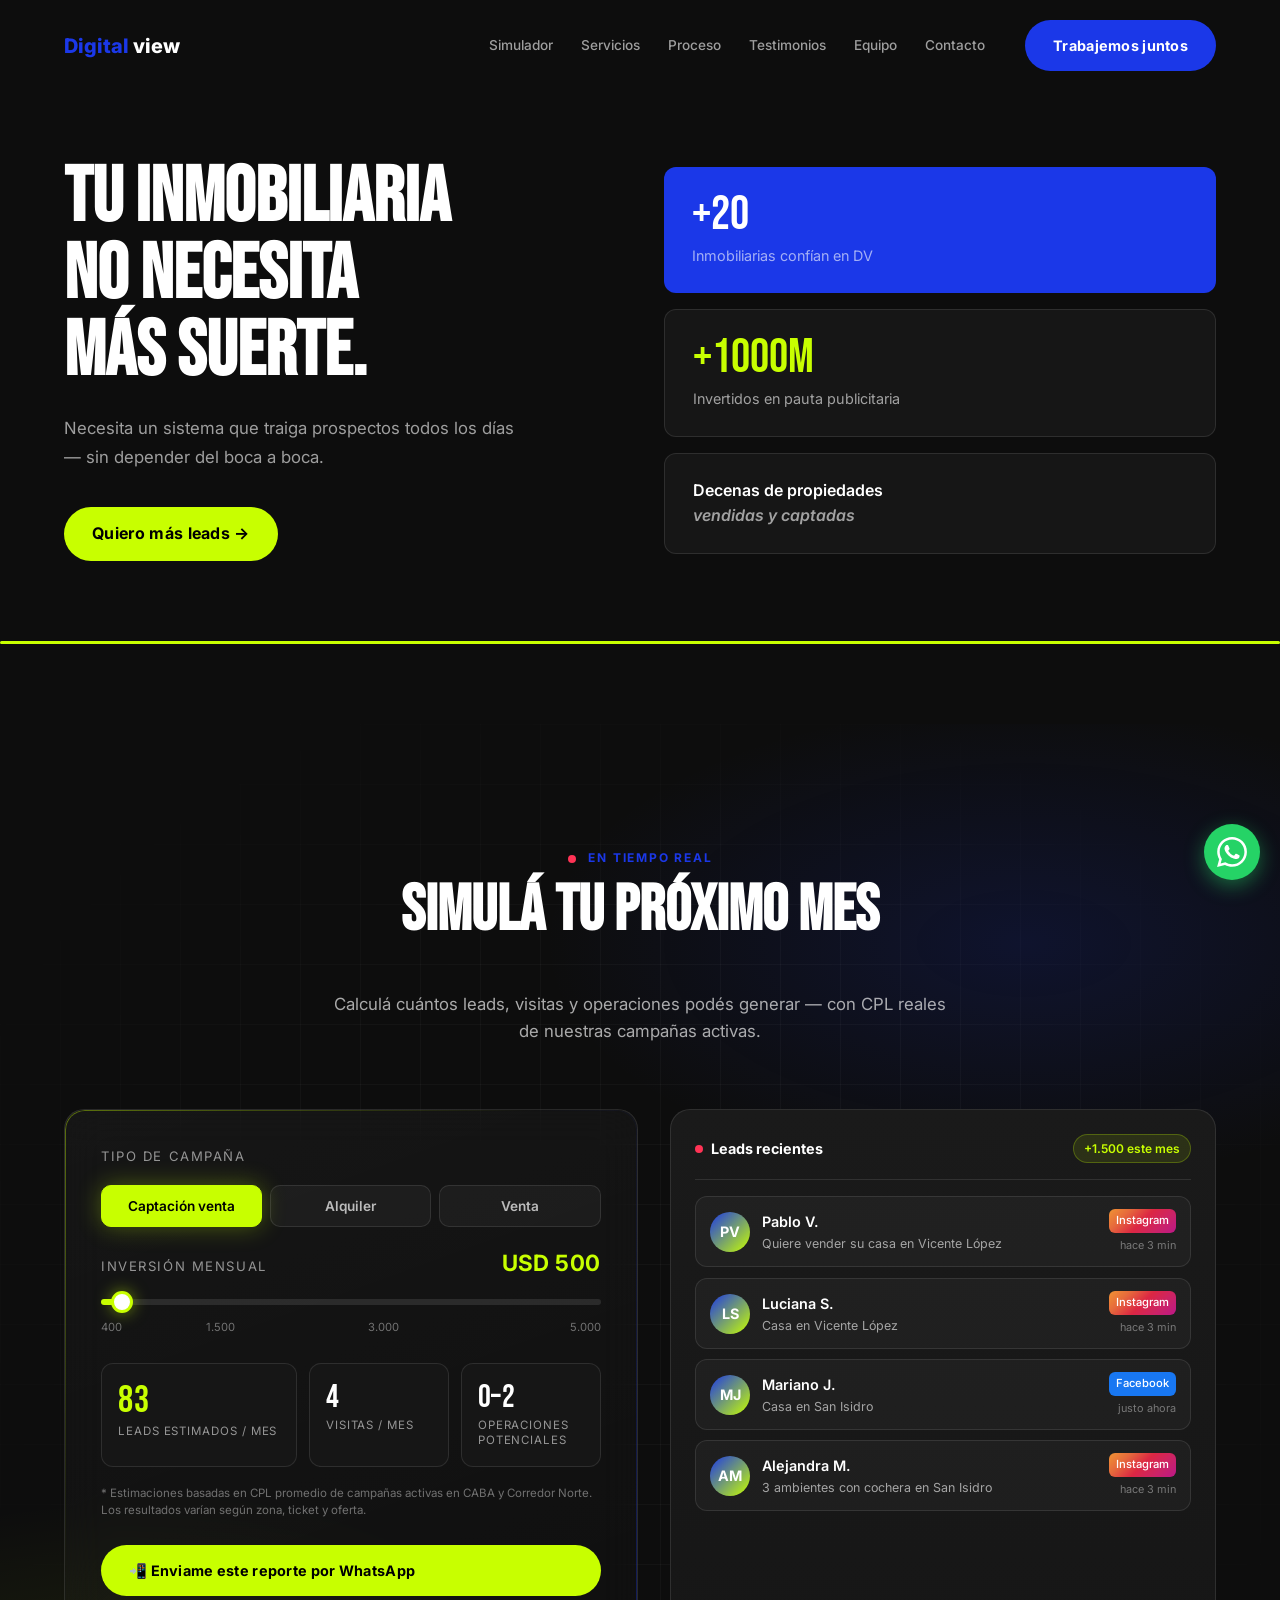
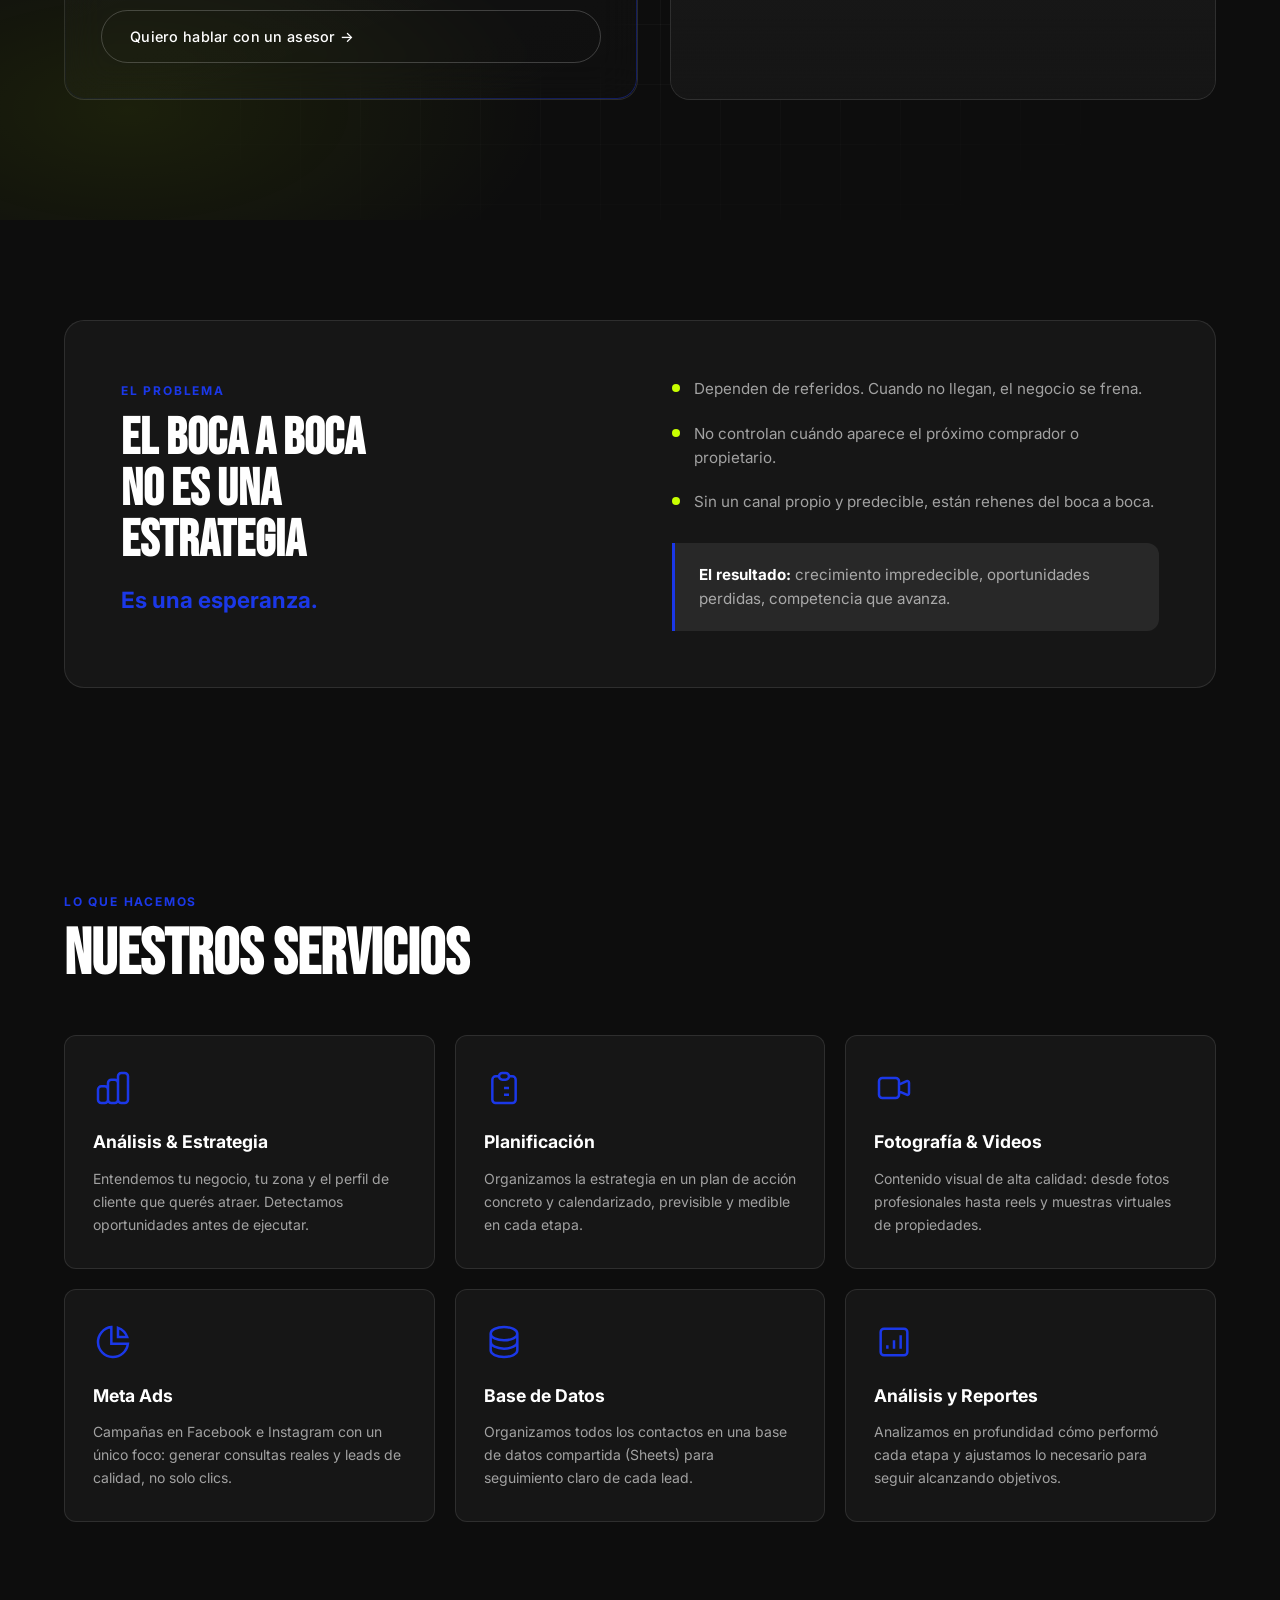
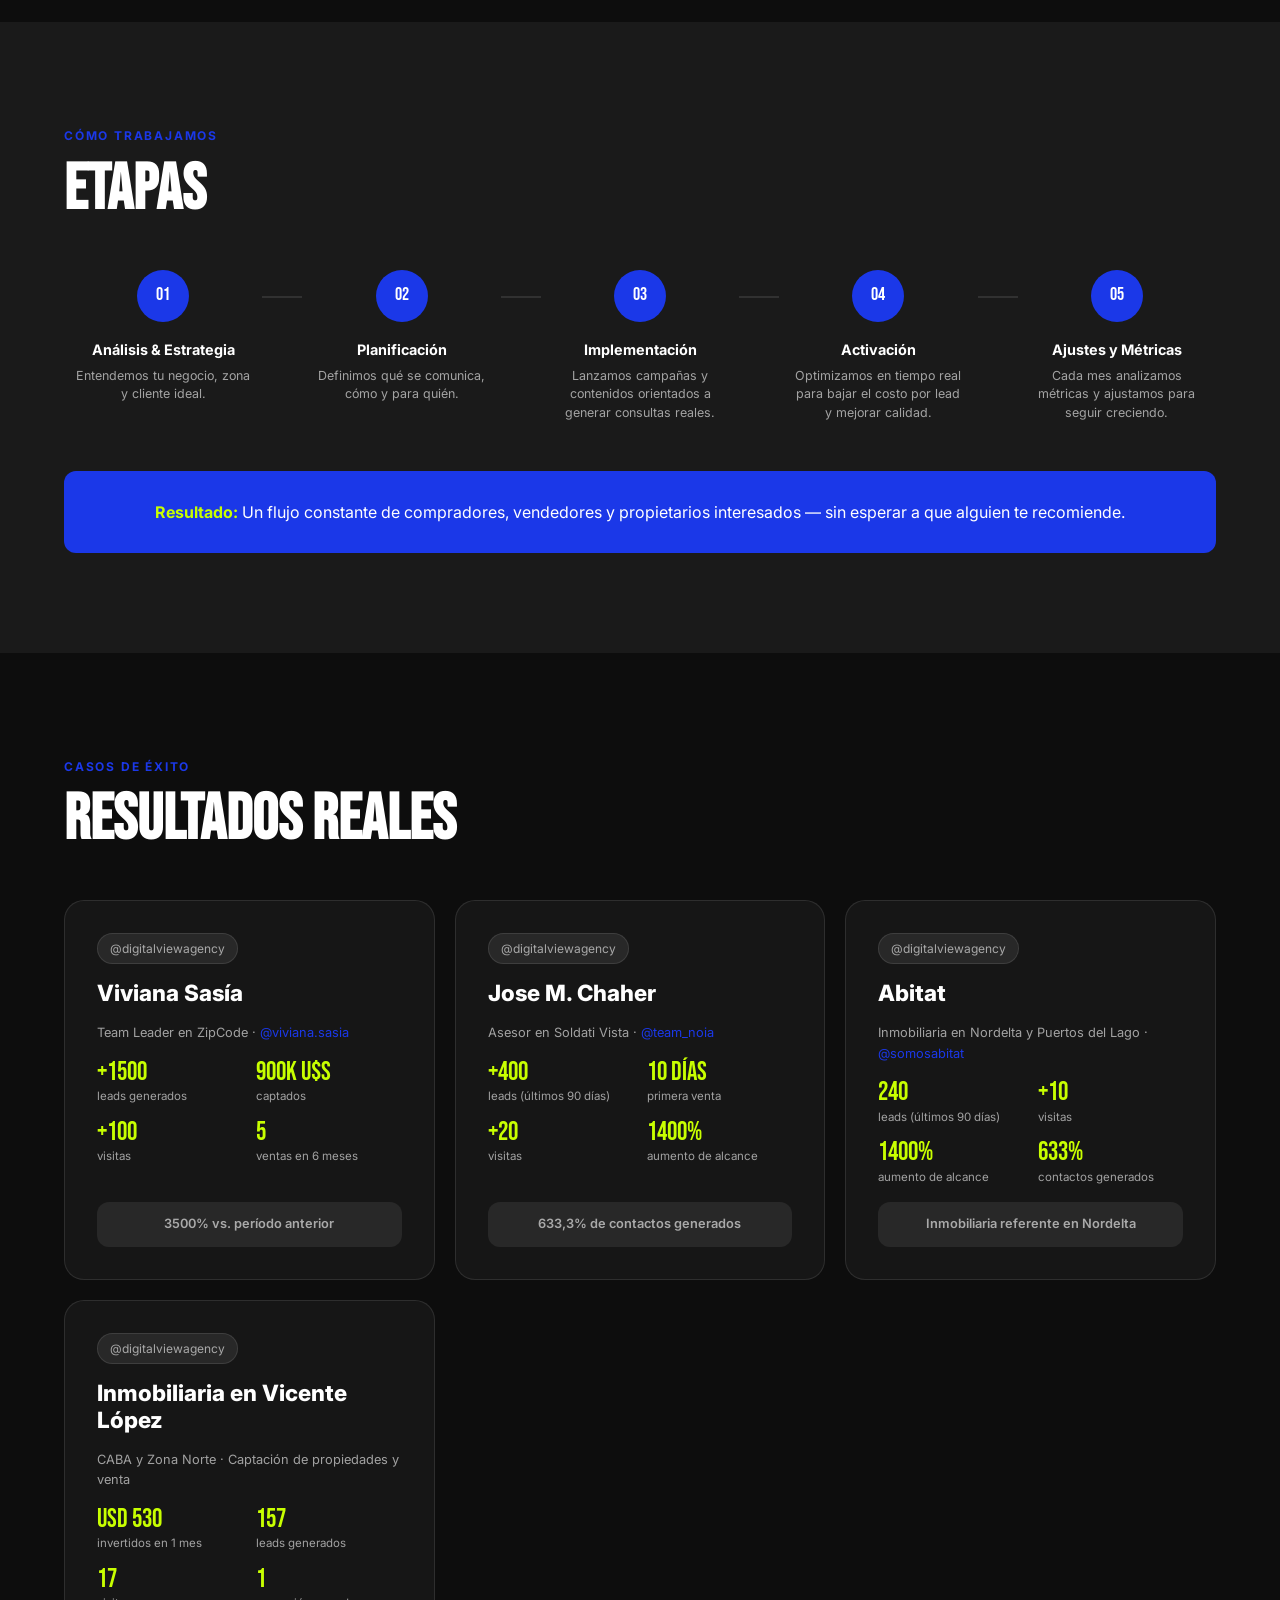
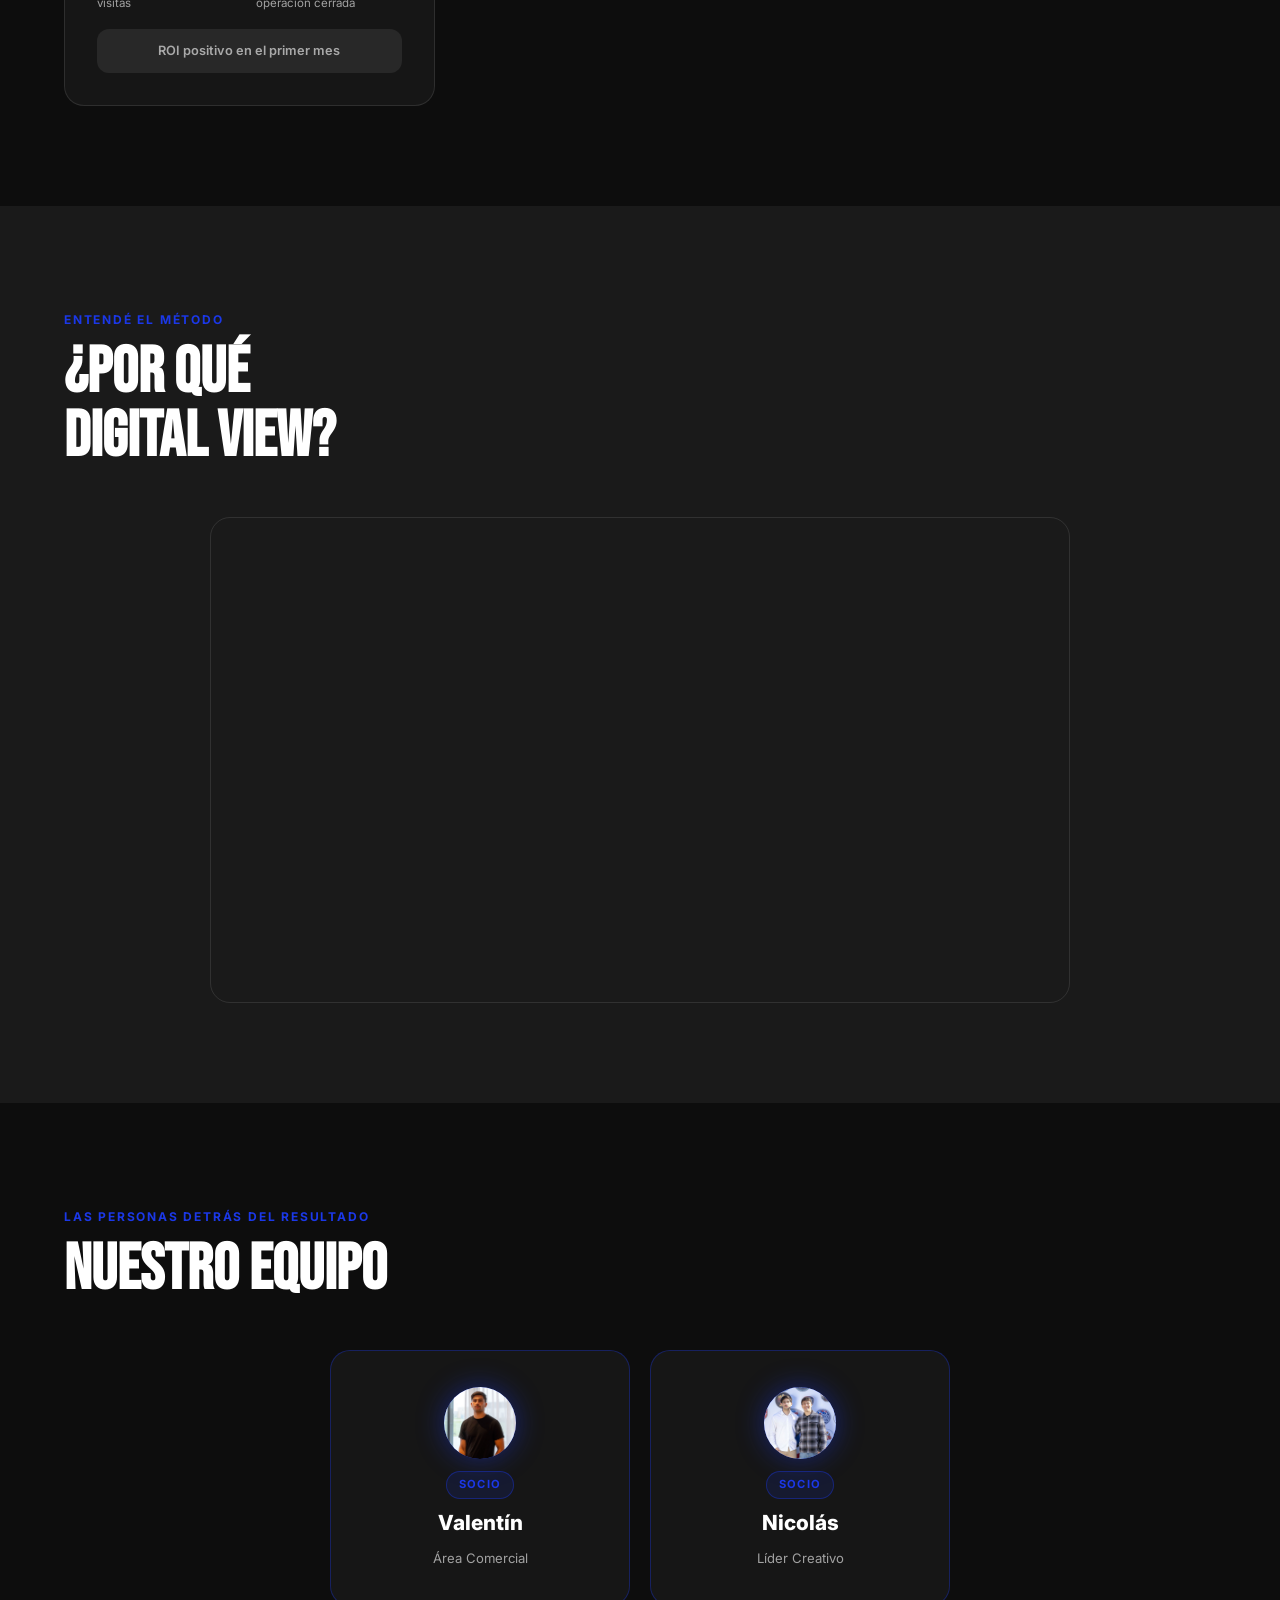
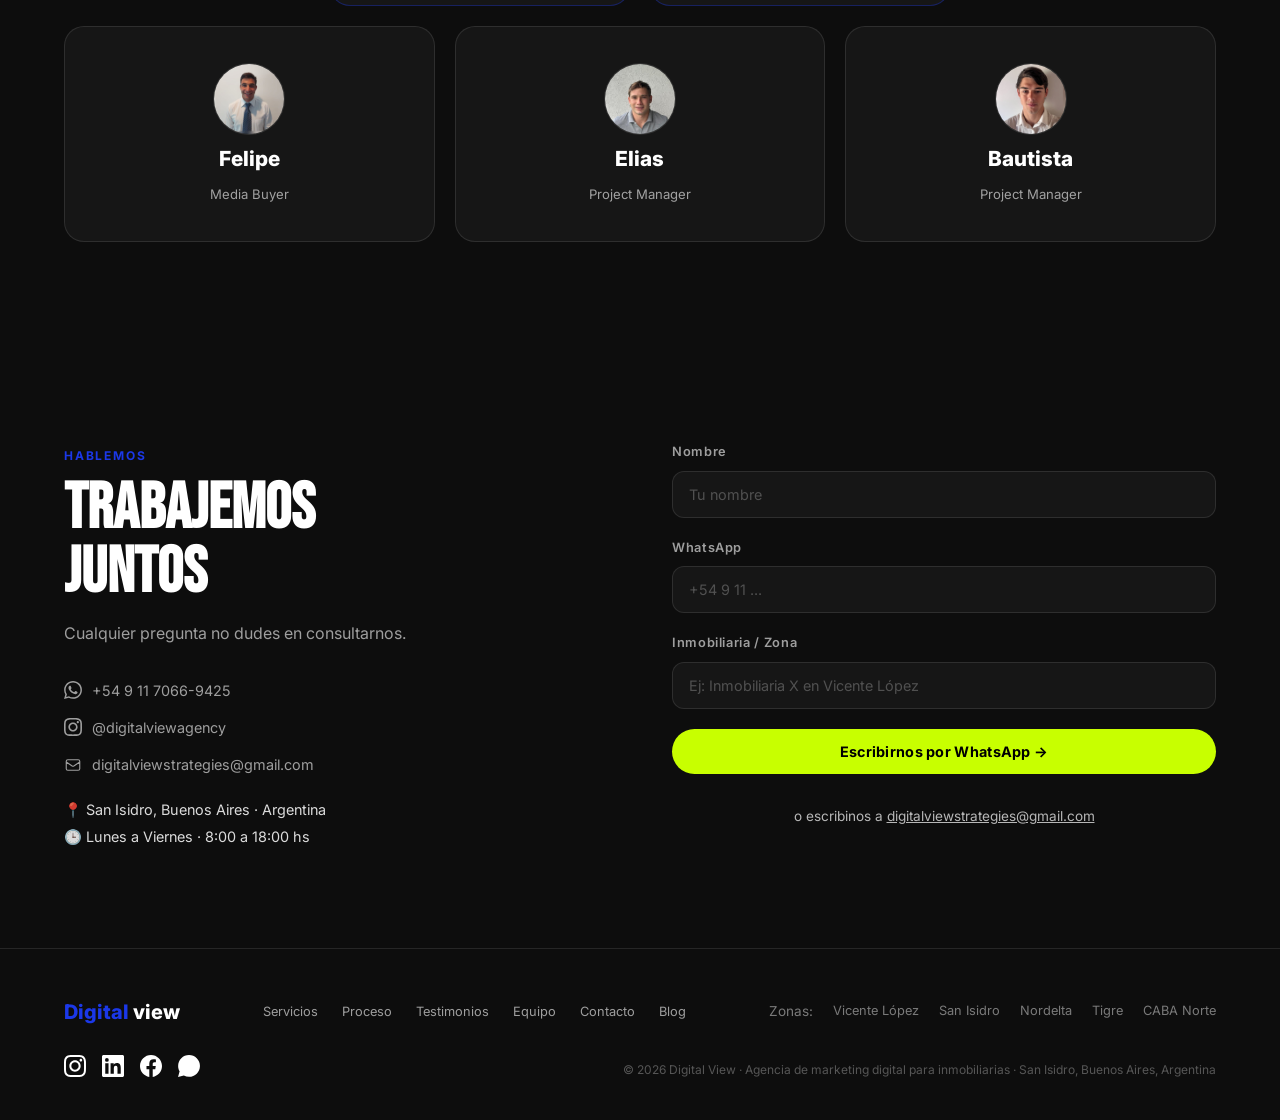
==== commit 15b3bcf7: "feat(seo): landings Nordelta/Tigre/CABA-Norte/San-Isidro + blog CPL 2026 + footer interno" ====
--- a/index.html
+++ b/index.html
@@ -659,6 +659,15 @@
         <a href="#testimonios" class="footer__link">Testimonios</a>
         <a href="#equipo" class="footer__link">Equipo</a>
         <a href="#contacto" class="footer__link">Contacto</a>
+        <a href="/blog/cpl-leads-inmobiliarios-2026/" class="footer__link">Blog</a>
+      </nav>
+      <nav class="footer__zones" aria-label="Zonas que cubrimos" style="display:flex;flex-wrap:wrap;gap:.75rem 1.25rem;justify-content:center;margin:1rem 0;font-size:.85rem;opacity:.75">
+        <span style="opacity:.6">Zonas:</span>
+        <a href="/vicente-lopez/" class="footer__link">Vicente López</a>
+        <a href="/san-isidro/" class="footer__link">San Isidro</a>
+        <a href="/nordelta/" class="footer__link">Nordelta</a>
+        <a href="/tigre/" class="footer__link">Tigre</a>
+        <a href="/caba-norte/" class="footer__link">CABA Norte</a>
       </nav>
       <div class="footer__social" style="display:flex;gap:1rem;align-items:center">
         <a href="https://www.instagram.com/digitalviewagency/" target="_blank" rel="noopener" itemprop="sameAs" aria-label="Instagram de Digital View" style="color:inherit">
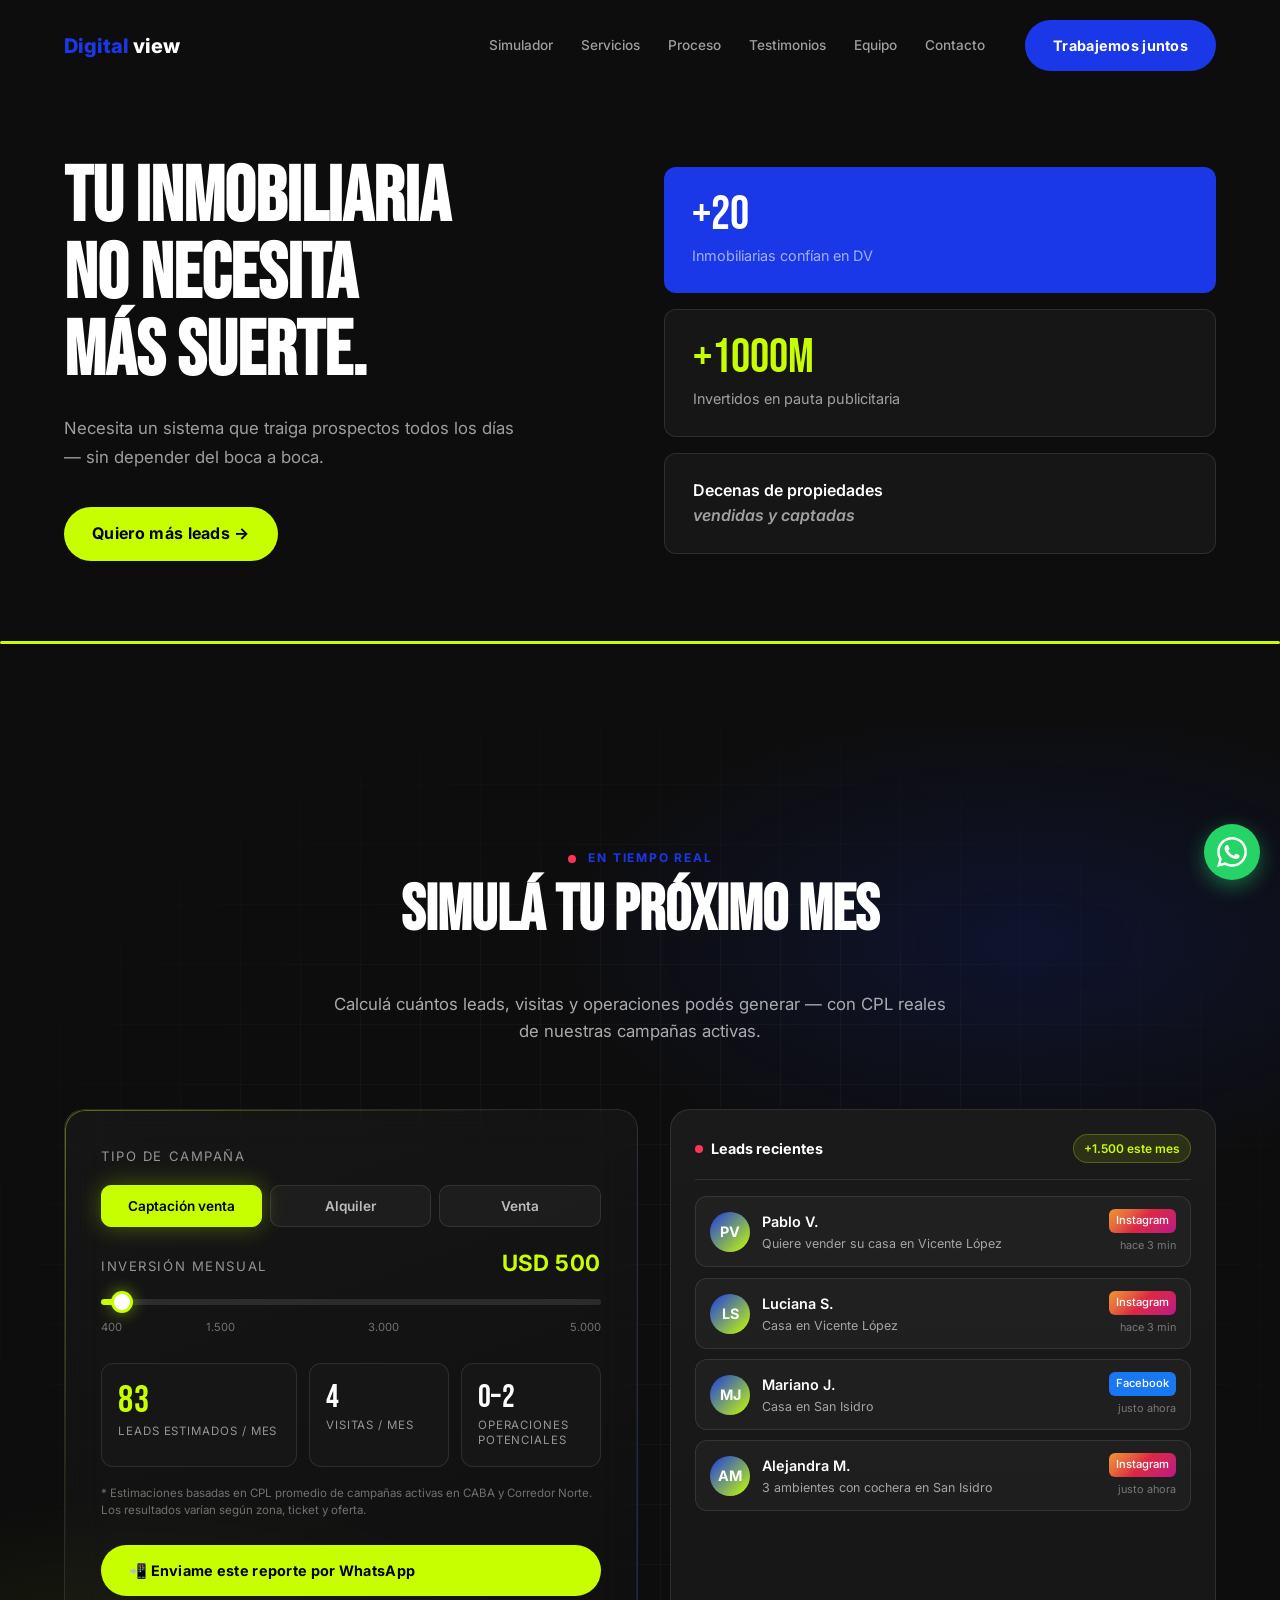
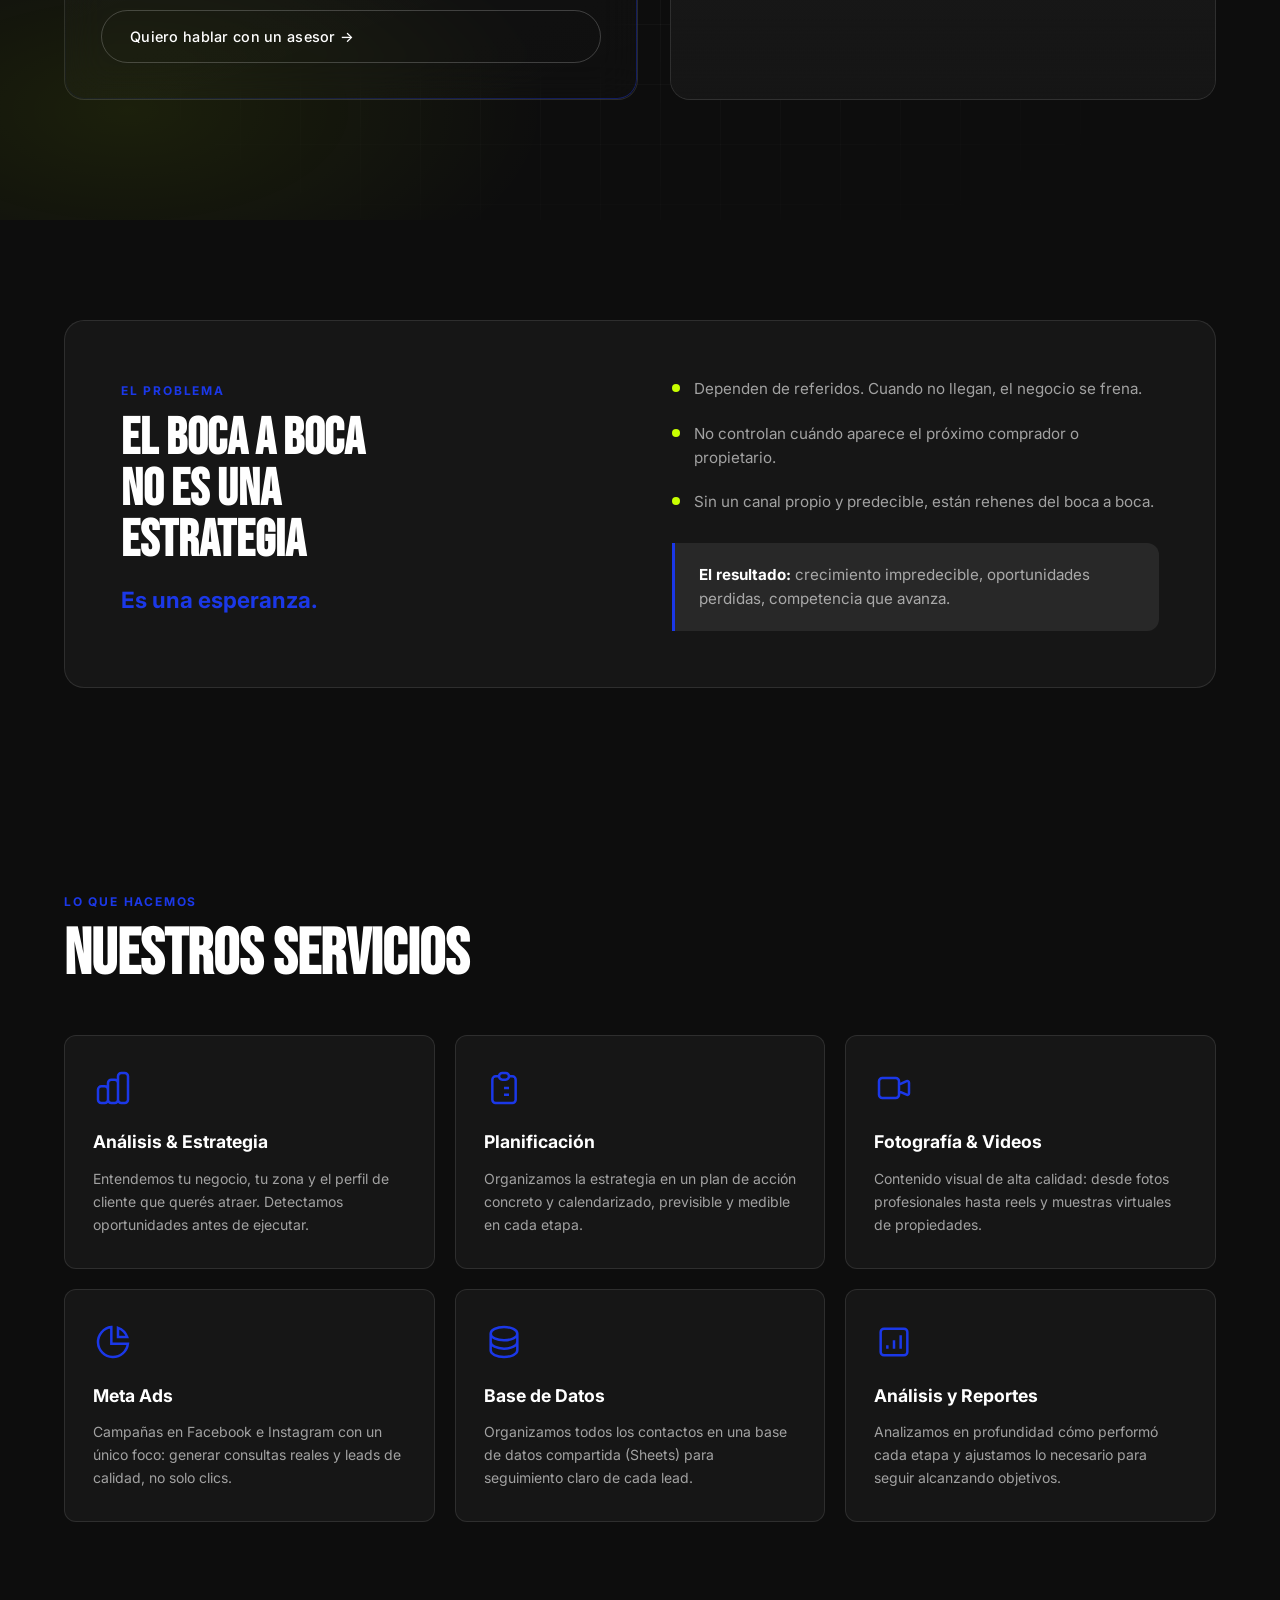
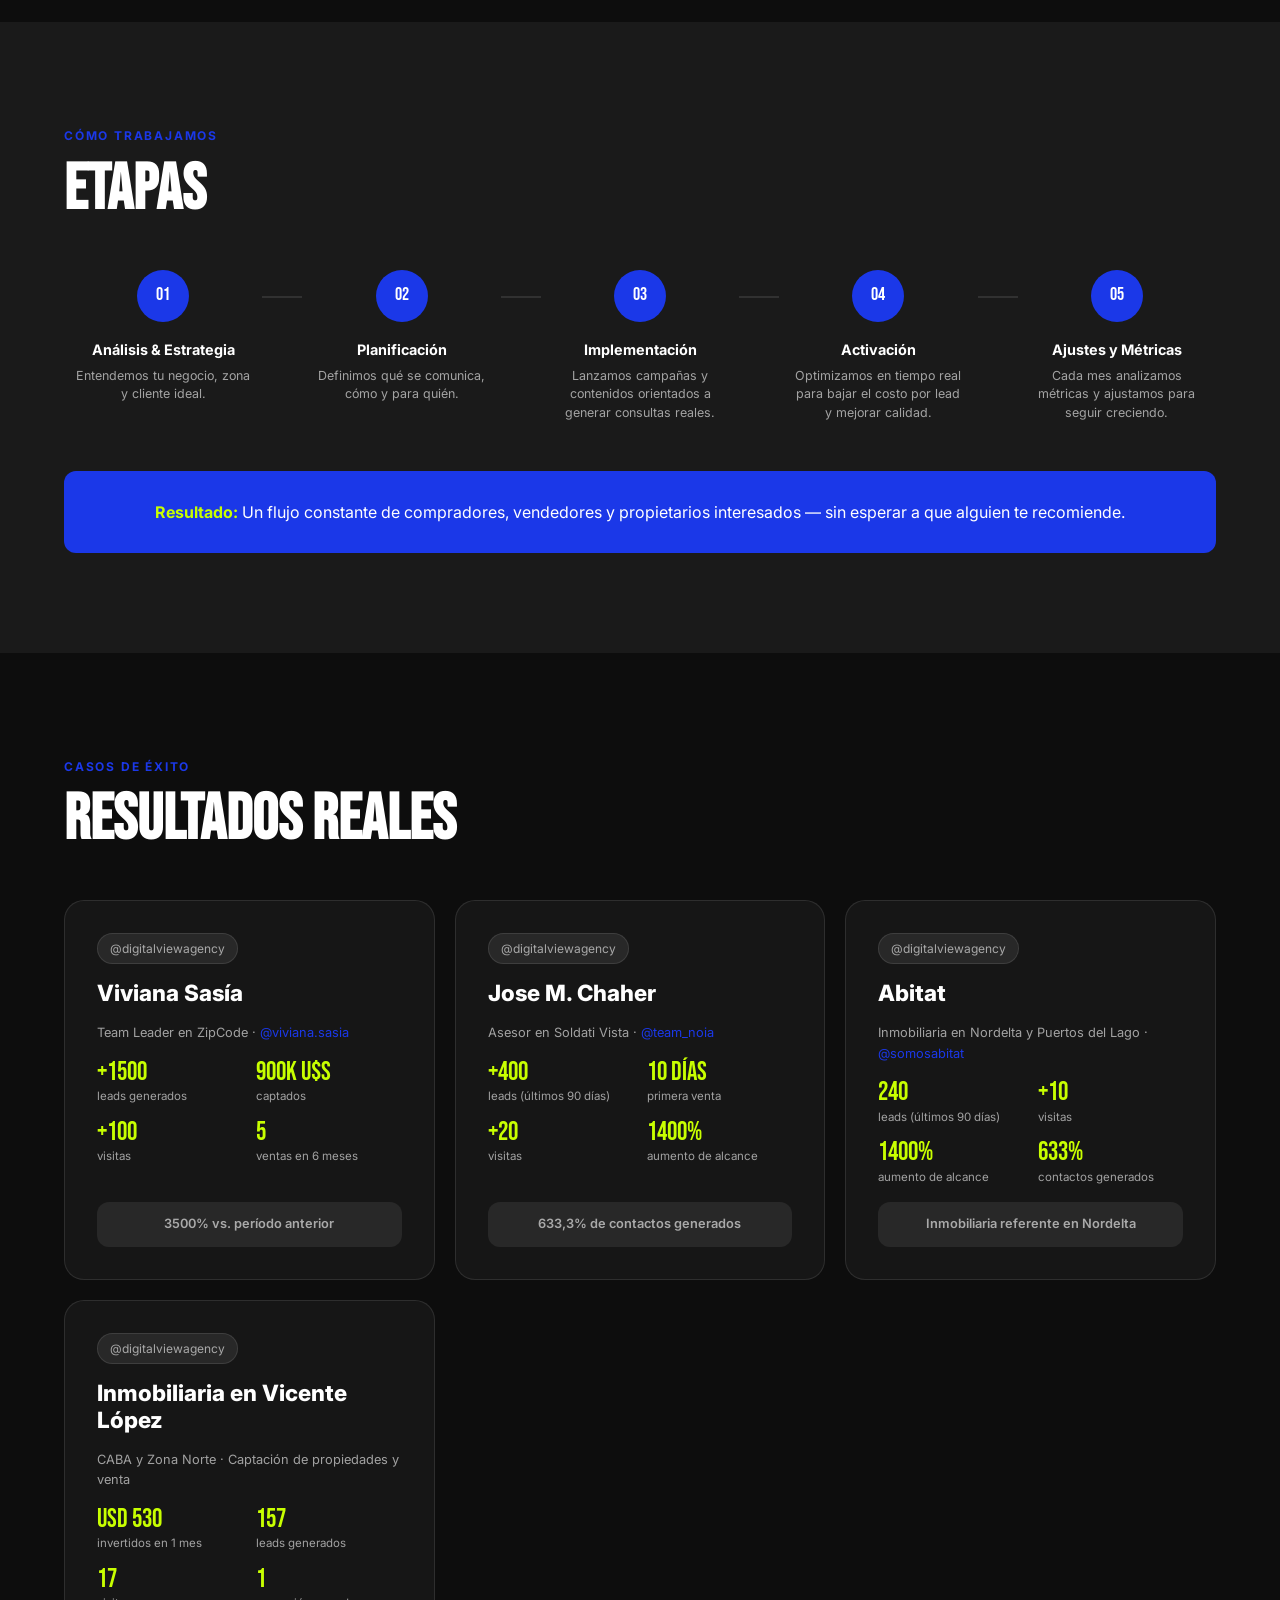
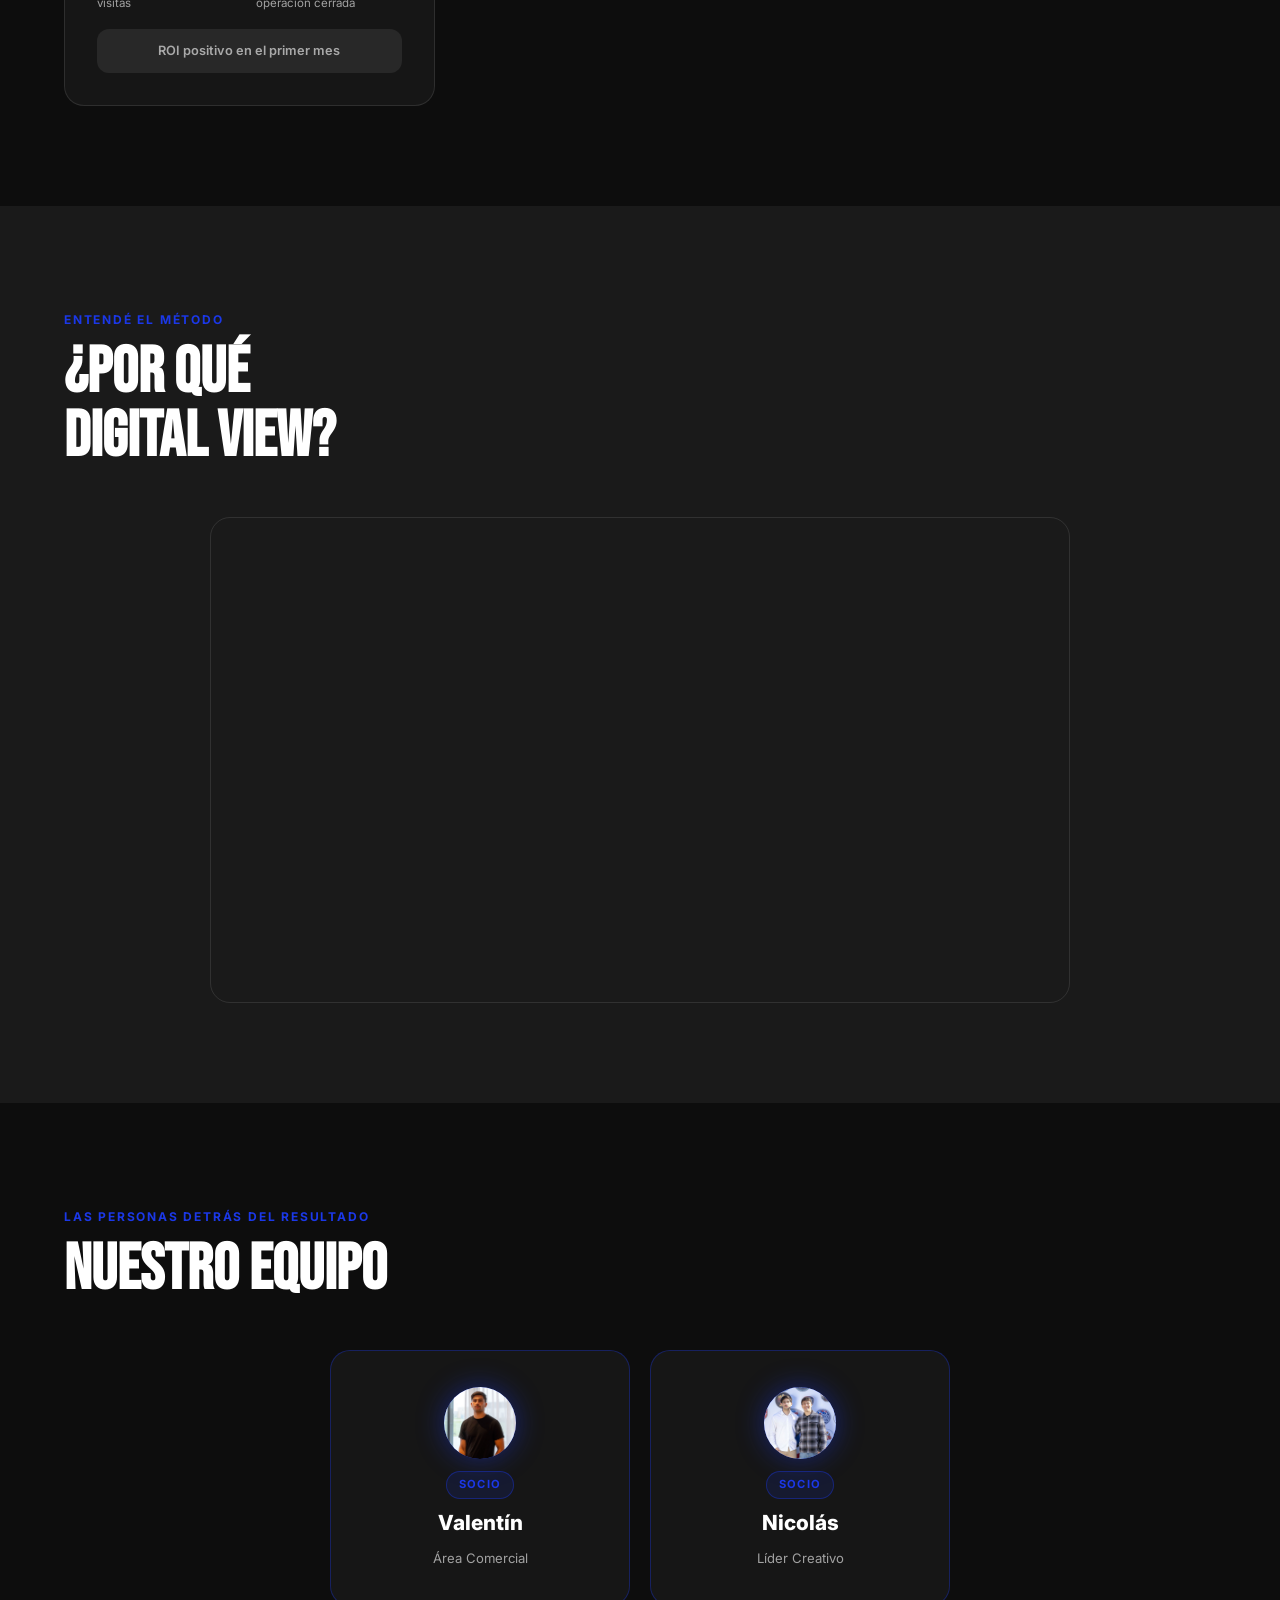
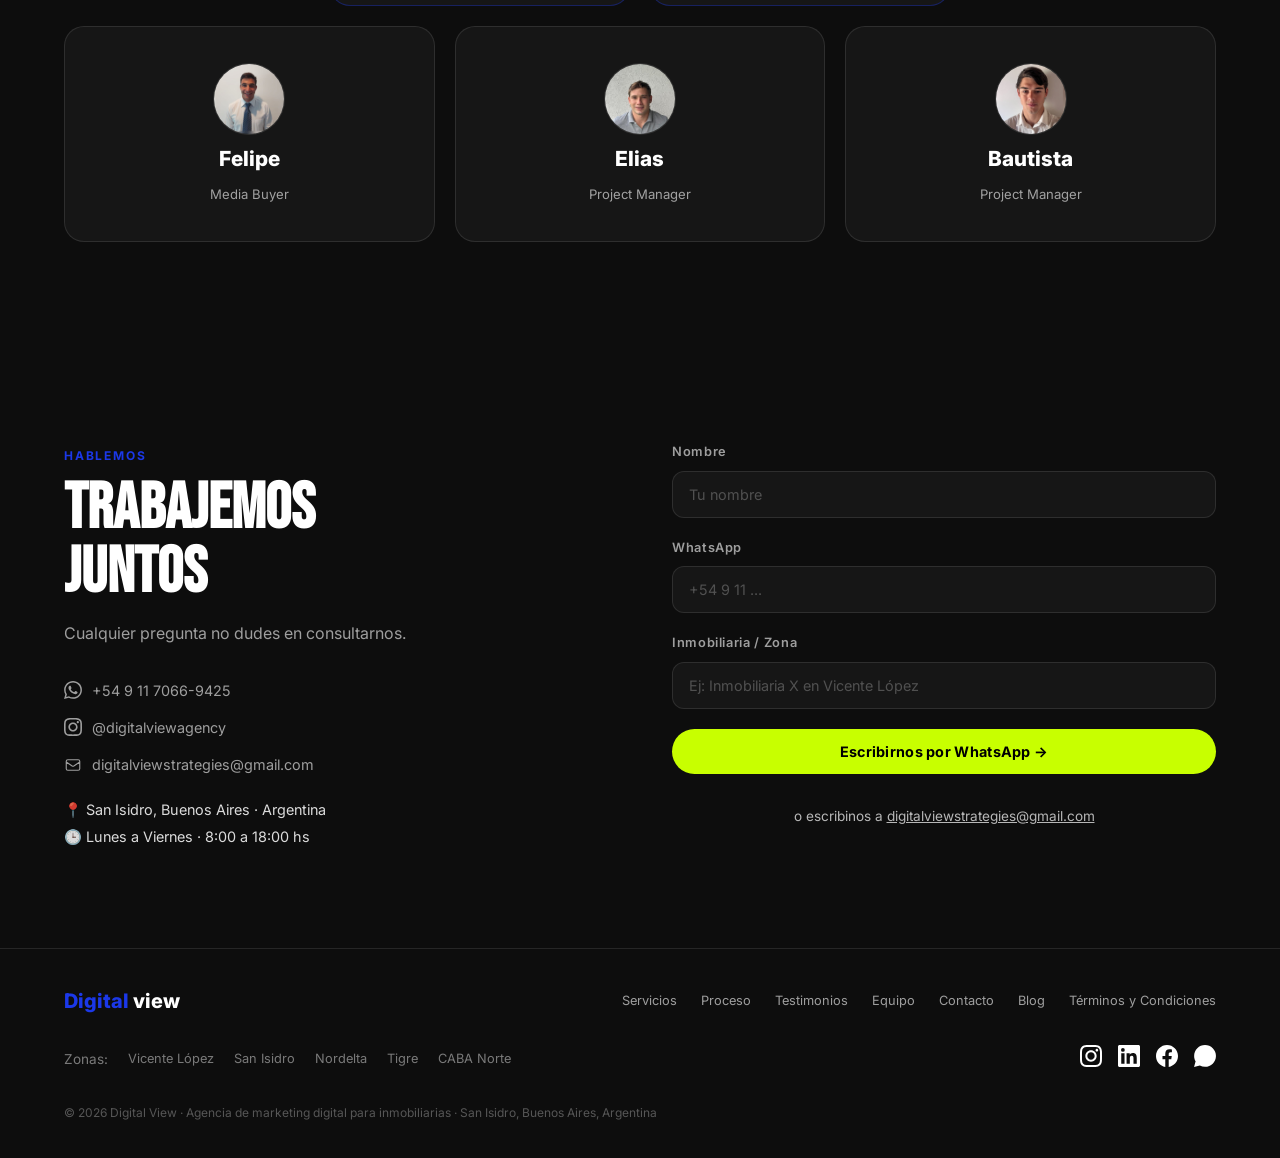
==== commit 408d49c6: "feat(legal): pagina Terminos y Condiciones para verificacion de Meta - nueva /terminos/ con navbar, " ====
--- a/index.html
+++ b/index.html
@@ -660,6 +660,7 @@
         <a href="#equipo" class="footer__link">Equipo</a>
         <a href="#contacto" class="footer__link">Contacto</a>
         <a href="/blog/cpl-leads-inmobiliarios-2026/" class="footer__link">Blog</a>
+        <a href="/terminos/" class="footer__link">Términos y Condiciones</a>
       </nav>
       <nav class="footer__zones" aria-label="Zonas que cubrimos" style="display:flex;flex-wrap:wrap;gap:.75rem 1.25rem;justify-content:center;margin:1rem 0;font-size:.85rem;opacity:.75">
         <span style="opacity:.6">Zonas:</span>
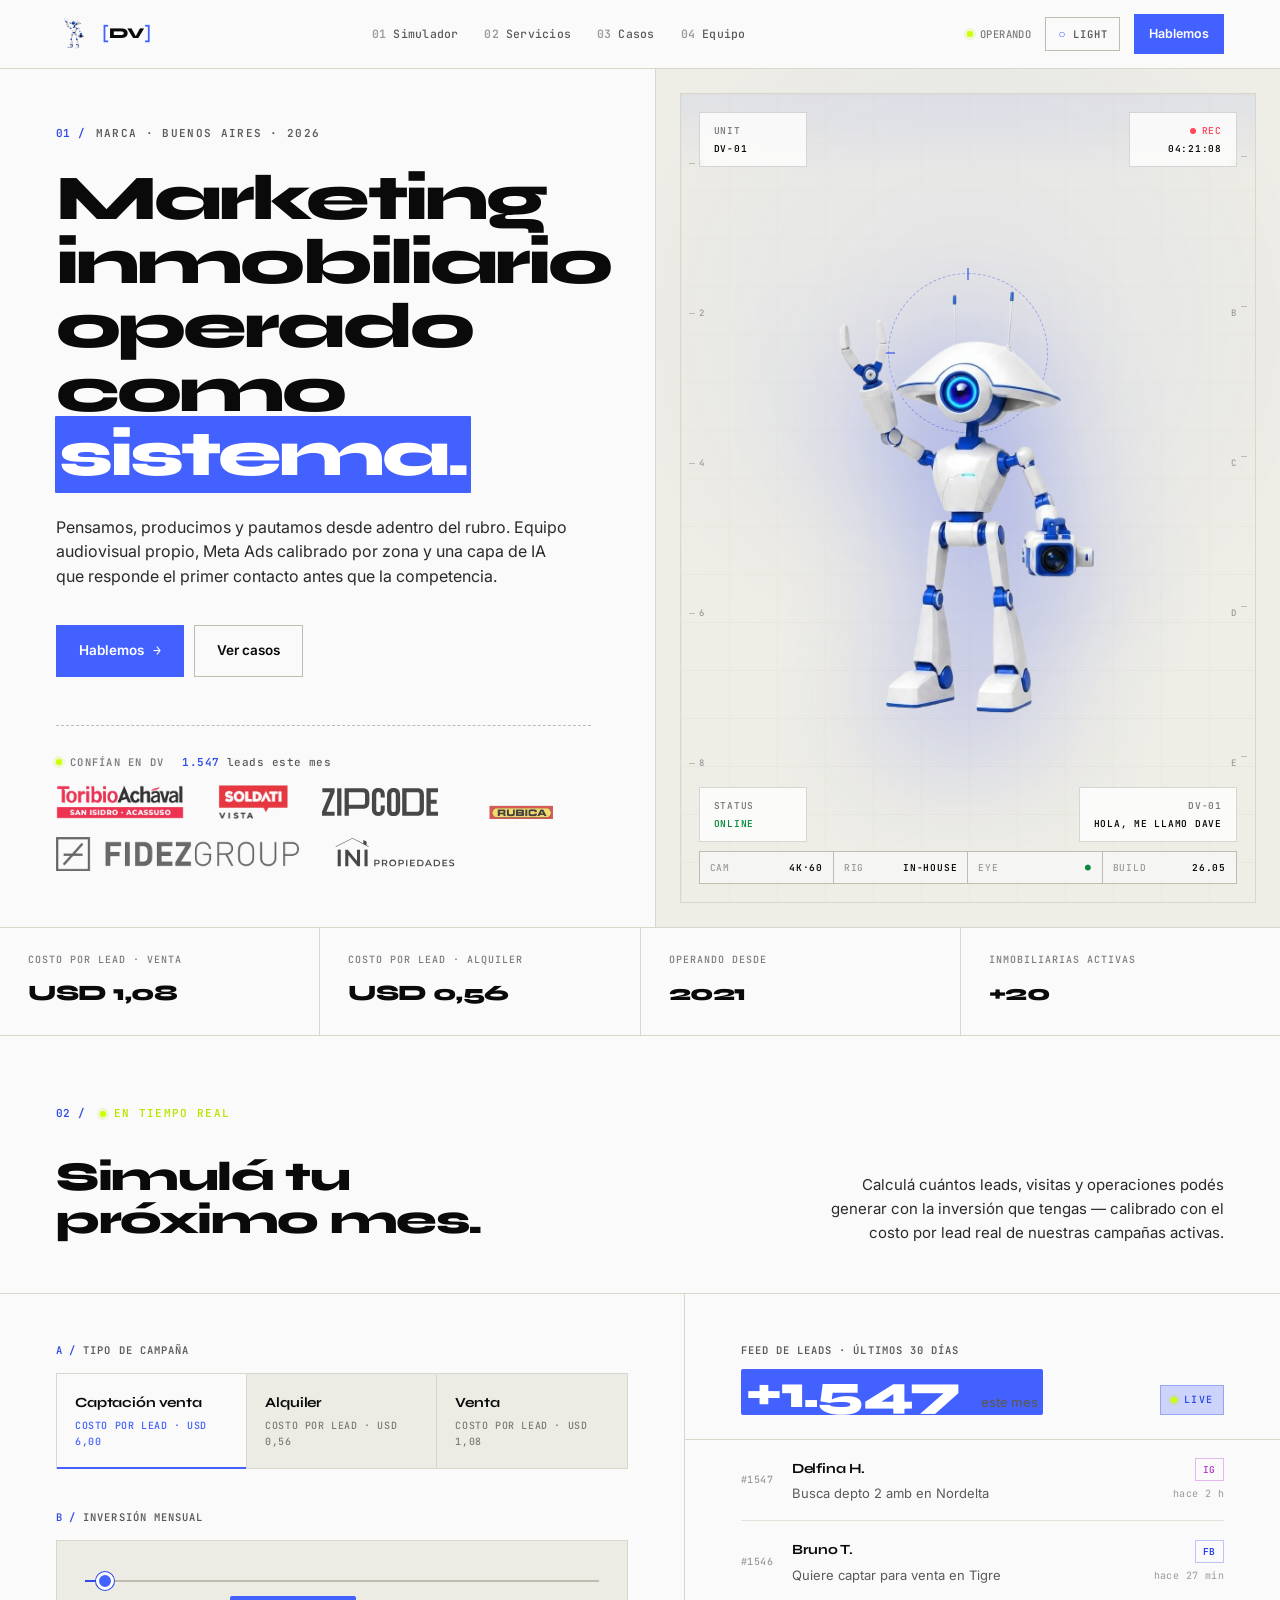
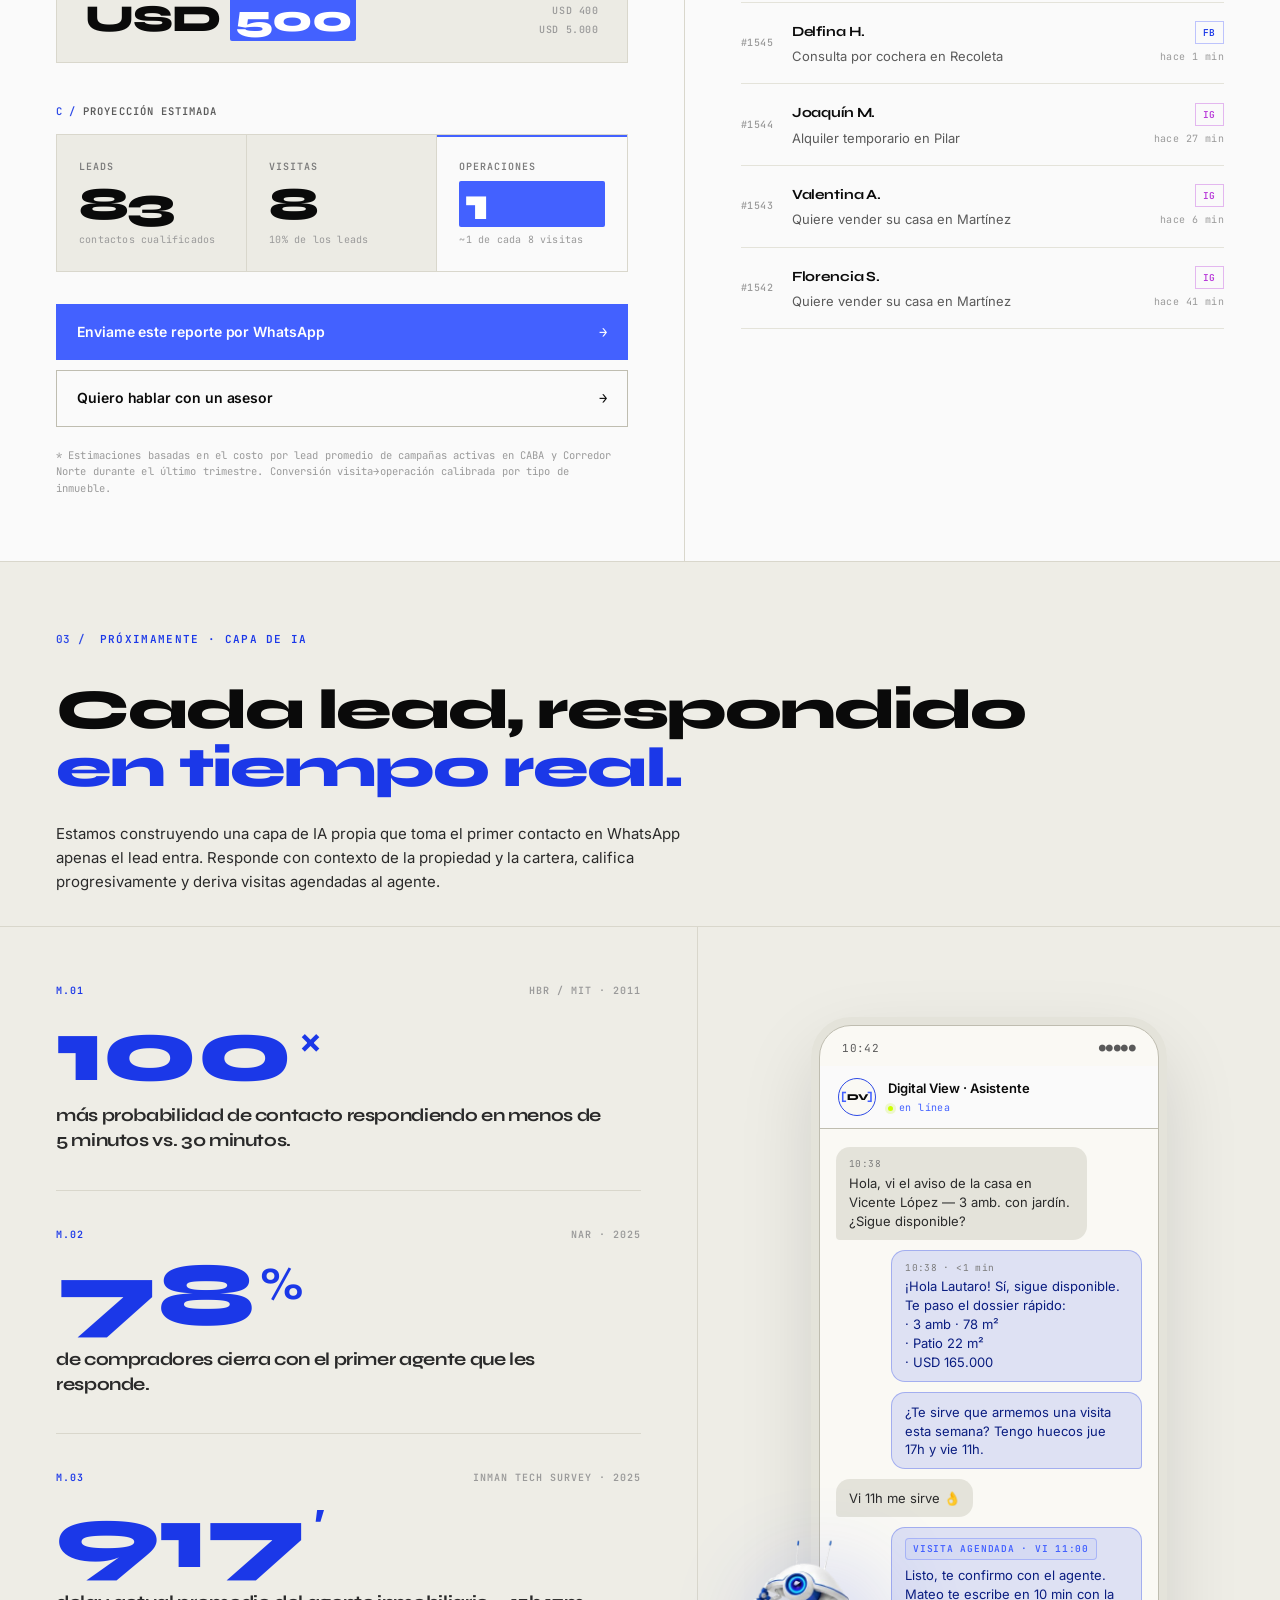
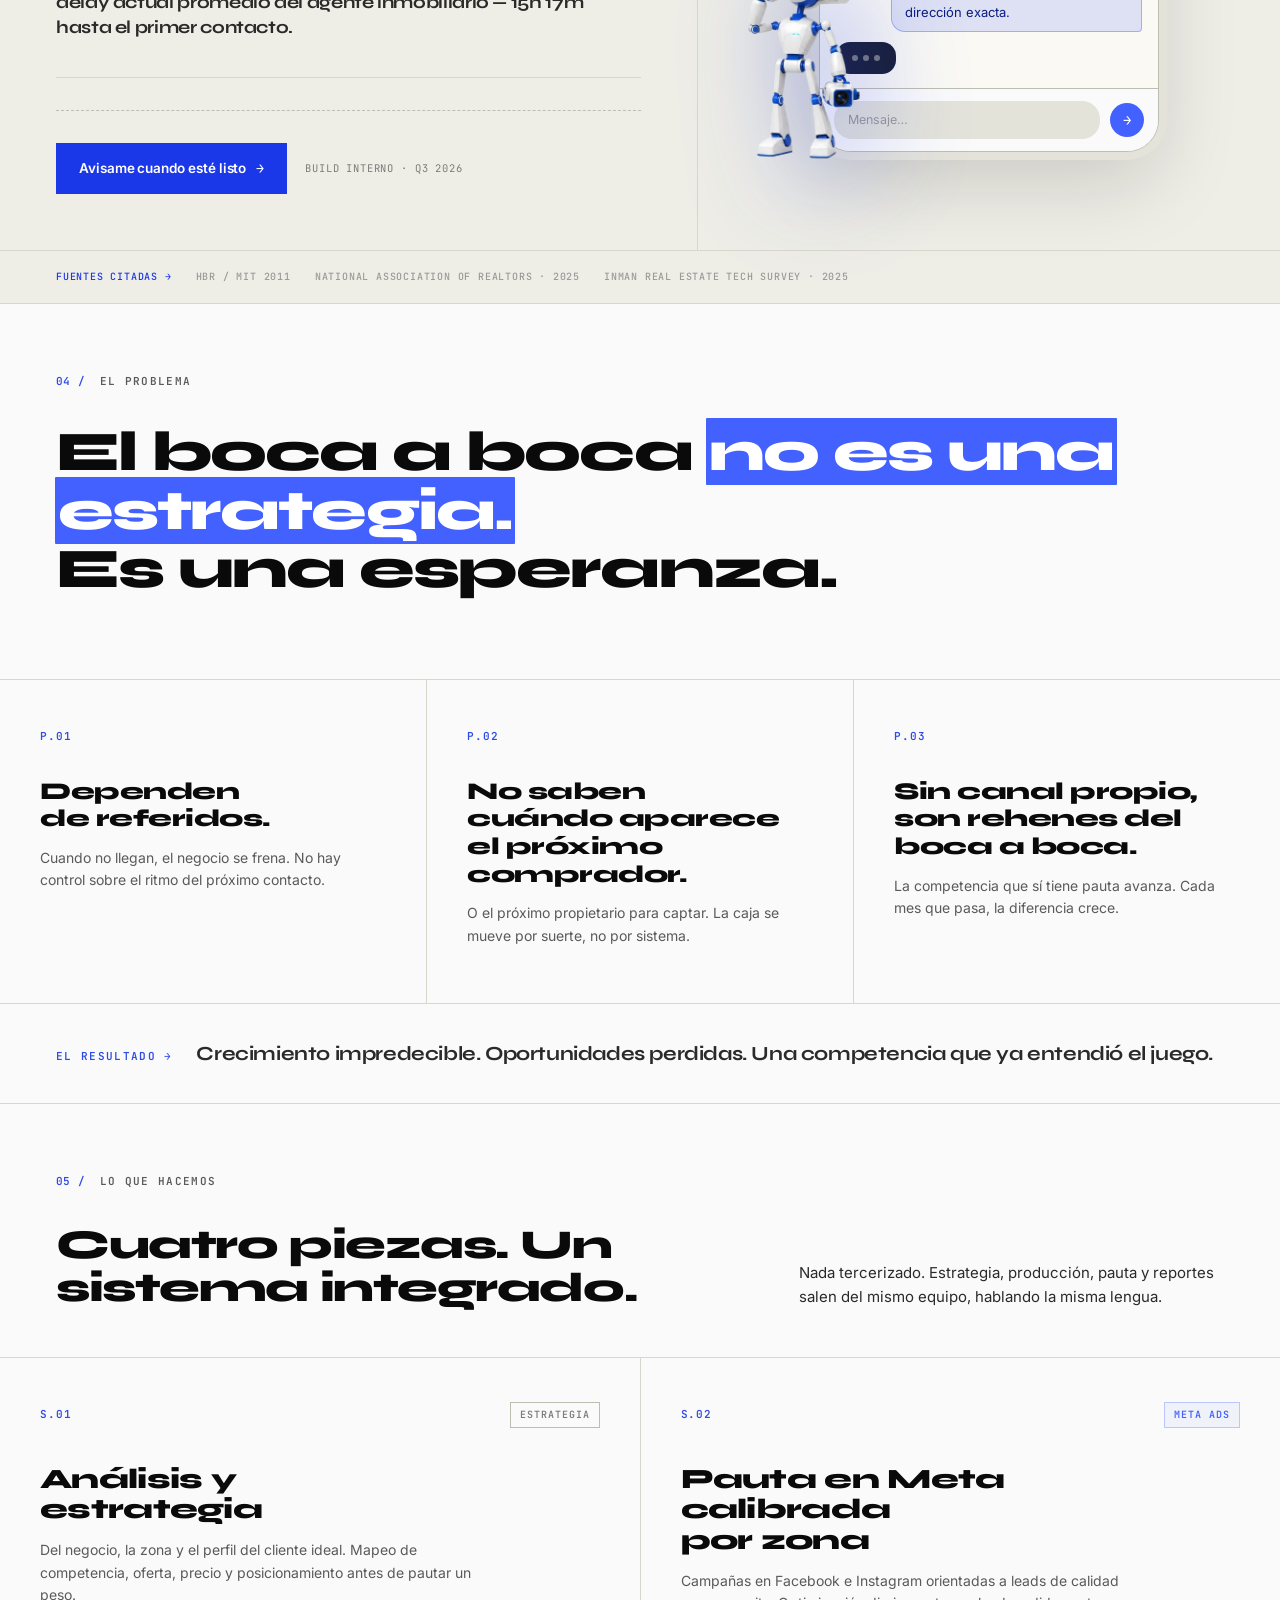
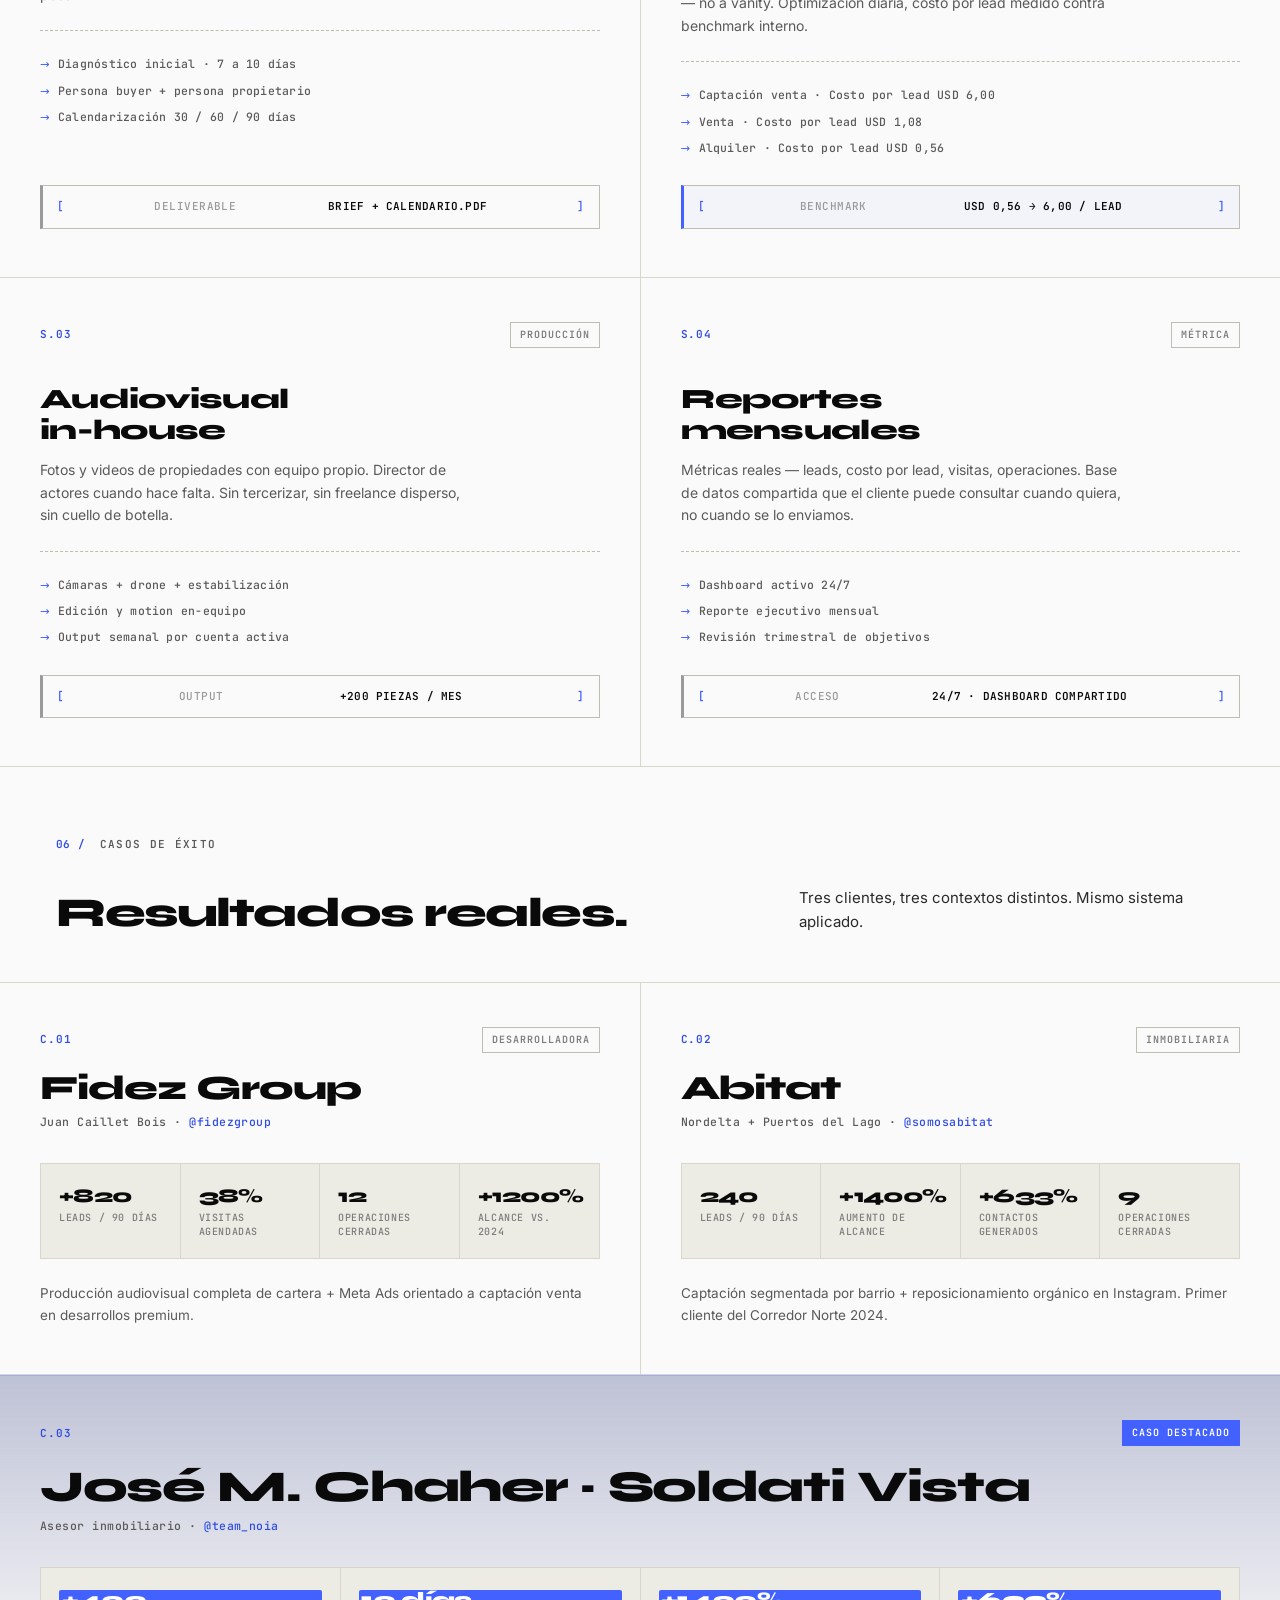
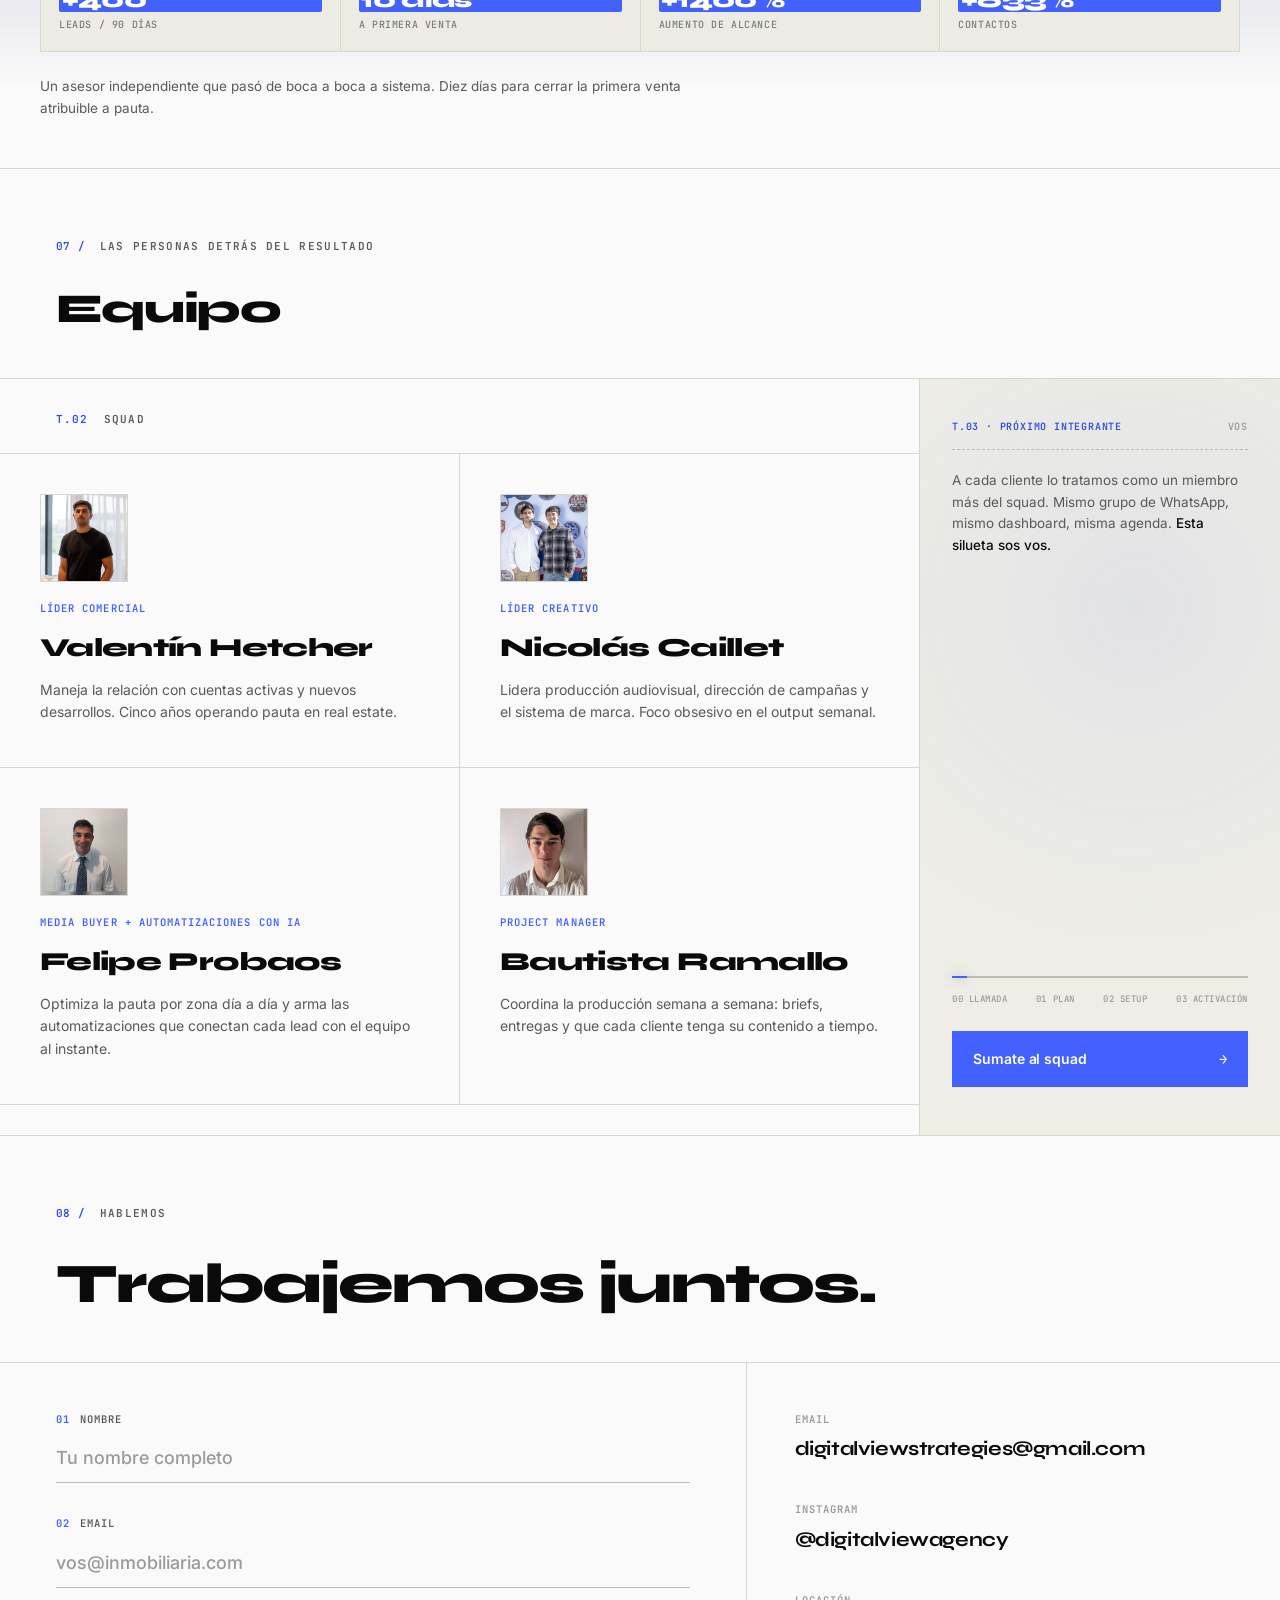
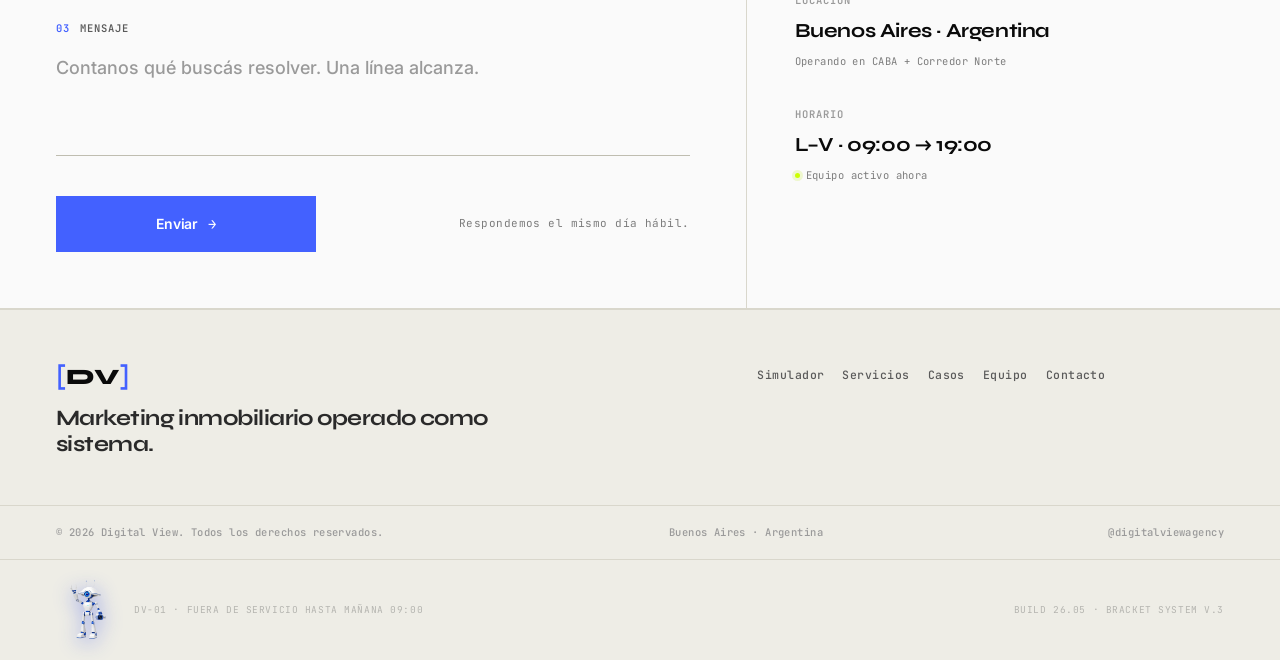
==== commit 04f0d69b: "feat(home): rediseño completo de la home (Claude Design) Reemplaza la home con el nuevo diseño "mark" ====
--- a/index.html
+++ b/index.html
@@ -55,8 +55,8 @@
   <link rel="preconnect" href="https://fonts.googleapis.com" />
   <link rel="preconnect" href="https://fonts.gstatic.com" crossorigin />
   <link rel="dns-prefetch" href="https://www.youtube.com" />
-  <link rel="preload" as="style" href="https://fonts.googleapis.com/css2?family=Bebas+Neue&family=Inter:wght@400;500;600;700;800&display=swap" />
-  <link href="https://fonts.googleapis.com/css2?family=Bebas+Neue&family=Inter:wght@400;500;600;700;800&display=swap" rel="stylesheet" />
+  <link rel="preload" as="style" href="https://fonts.googleapis.com/css2?family=Syne:wght@700;800&family=Inter:wght@400;500;600;700&family=JetBrains+Mono:wght@400;500;600;700&display=swap" />
+  <link href="https://fonts.googleapis.com/css2?family=Syne:wght@700;800&family=Inter:wght@400;500;600;700&family=JetBrains+Mono:wght@400;500;600;700&display=swap" rel="stylesheet" />
   <link rel="stylesheet" href="styles.css" />
 
   <!-- ───── GOOGLE ANALYTICS 4 ───── -->
@@ -201,498 +201,797 @@
   }
   </script>
 </head>
+
 <body>
 
-  <!-- ───── NAVBAR ───── -->
-  <header class="navbar" id="navbar">
-    <div class="container navbar__inner">
-      <a href="#hero" class="logo">
-        <span class="logo__digital">Digital</span>
-        <span class="logo__view"> view</span>
-      </a>
-      <nav class="nav" id="nav">
-        <a href="#simulador" class="nav__link">Simulador</a>
-        <a href="#servicios" class="nav__link">Servicios</a>
-        <a href="#proceso" class="nav__link">Proceso</a>
-        <a href="#testimonios" class="nav__link">Testimonios</a>
-        <a href="#equipo" class="nav__link">Equipo</a>
-        <a href="#contacto" class="nav__link">Contacto</a>
-      </nav>
-      <a href="#contacto" class="btn btn--primary nav__cta">Trabajemos juntos</a>
-      <button class="hamburger" id="hamburger" aria-label="Abrir menú">
-        <span></span><span></span><span></span>
-      </button>
-    </div>
-  </header>
-
-  <!-- ───── HERO ───── -->
-  <section class="hero" id="hero">
-    <div class="container hero__inner">
-      <div class="hero__content reveal">
-        <h1 class="hero__headline">
-          Tu inmobiliaria<br />no necesita<br />más suerte.
-        </h1>
-        <p class="hero__sub">
-          Necesita un sistema que traiga prospectos todos los días<br />
-          — sin depender del boca a boca.
-        </p>
-        <a href="#contacto" class="btn btn--accent hero__cta">Quiero más leads →</a>
-      </div>
-      <div class="hero__stats reveal reveal--delay">
-        <div class="stat stat--blue">
-          <span class="stat__number">+20</span>
-          <span class="stat__label">Inmobiliarias confían en DV</span>
-        </div>
-        <div class="stat stat--dark">
-          <span class="stat__number stat__number--lime">+1000M</span>
-          <span class="stat__label">Invertidos en pauta publicitaria</span>
-        </div>
-        <div class="stat stat--dark">
-          <span class="stat__label stat__label--bold">Decenas de propiedades<br /><em>vendidas y captadas</em></span>
-        </div>
-      </div>
-    </div>
-    <div class="hero__line"></div>
-  </section>
-
-  <section class="simulador" id="simulador">
-    <div class="container">
-      <div class="simulador__head reveal">
-        <p class="section-tag">
-          <span class="live-dot"></span> En tiempo real
-        </p>
-        <h2 class="section-title">Simulá tu próximo mes</h2>
-        <p class="simulador__sub">Calculá cuántos leads, visitas y operaciones podés generar — con CPL reales de nuestras campañas activas.</p>
-      </div>
-
-      <div class="simulador__grid">
-
-        <!-- ── CALCULADORA ── -->
-        <div class="calc reveal">
-          <div class="calc__label">
-            <span>Tipo de campaña</span>
-          </div>
-          <div class="calc__tabs" role="tablist">
-            <button class="calc__tab is-active" data-cpl="6"    data-conv-visit="0.05" data-conv-op="0.007" data-name="Captación de propietarios">Captación venta</button>
-            <button class="calc__tab"           data-cpl="0.56" data-conv-visit="0.10" data-conv-op="0.004" data-name="Alquiler">Alquiler</button>
-            <button class="calc__tab"           data-cpl="1.08" data-conv-visit="0.08" data-conv-op="0.006" data-name="Búsqueda de compradores">Venta</button>
-          </div>
-
-          <div class="calc__label calc__label--row">
-            <span>Inversión mensual</span>
-            <strong class="calc__budget-display">USD <span id="budget-val">500</span></strong>
-          </div>
-          <input type="range" class="calc__slider" id="budget-slider" min="400" max="5000" step="50" value="500" aria-label="Inversión mensual en USD">
-          <div class="calc__slider-marks">
-            <span style="left:0%">400</span><span style="left:23.9%">1.500</span><span style="left:56.5%">3.000</span><span style="left:100%">5.000</span>
-          </div>
-
-          <div class="calc__results">
-            <div class="calc__metric">
-              <span class="calc__metric-num" data-target="0" id="r-leads">0</span>
-              <span class="calc__metric-label">leads estimados / mes</span>
+<!-- ─────────────── NAV ─────────────── -->
+<header class="nav" id="nav" data-screen-label="00 Nav">
+  <a href="#top" class="nav-logo" aria-label="Digital View">
+    <span class="nav-robot" aria-hidden="true">
+      <img src="robot/idle.png" alt="" />
+    </span>
+    <span class="dv-mark"><span class="br">[</span>DV<span class="br">]</span></span>
+  </a>
+
+  <nav class="nav-links" aria-label="Secciones">
+    <a href="#simulador"><span class="num">01</span> Simulador</a>
+    <a href="#servicios"><span class="num">02</span> Servicios</a>
+    <a href="#casos"><span class="num">03</span> Casos</a>
+    <a href="#equipo"><span class="num">04</span> Equipo</a>
+  </nav>
+
+  <div class="nav-right">
+    <span class="status"><span class="dot"></span>Operando</span>
+    <button class="theme-toggle" id="themeToggle" type="button" aria-label="Cambiar tema" aria-pressed="false">
+      <span class="tt-ico">●</span><span class="tt-lbl">Dark</span>
+    </button>
+    <a href="#contacto" class="btn btn-lime btn-sm">Hablemos</a>
+  </div>
+</header>
+
+<a id="top"></a>
+
+<!-- ─────────────── HERO ─────────────── -->
+<section class="hero" data-screen-label="01 Hero">
+  <div class="hero-grid">
+
+    <div class="hero-left">
+      <div class="eyebrow">
+        <span class="ey-num">01 /</span> Marca · Buenos Aires · 2026
+      </div>
+
+      <h1 class="hero-h1">
+        Marketing inmobiliario<br />
+        operado como <em>sistema.</em>
+      </h1>
+
+      <p class="hero-sub">
+        Pensamos, producimos y pautamos desde adentro del rubro. Equipo audiovisual propio, Meta Ads calibrado por zona y una capa de IA que responde el primer contacto antes que la competencia.
+      </p>
+
+      <div class="hero-ctas">
+        <a href="#contacto" class="btn btn-lime">Hablemos <span class="arr">→</span></a>
+        <a href="#casos" class="btn btn-ghost">Ver casos</a>
+      </div>
+
+      <div class="hero-proof">
+        <div class="proof-lbl"><span class="pulse"></span>Confían en DV <span class="proof-count"><strong id="liveLeads">1.547</strong> leads este mes</span></div>
+        <div class="proof-clients" id="clientLogos">
+          <img class="cl cl-swap cl-toribio" src="clientes/toribio-achaval.png" data-dark="clientes/toribio-achaval.png" data-light="clientes/toribio-achaval-light.png" alt="Toribio Achával" />
+          <img class="cl cl-soldati" src="clientes/soldati-vista.png" alt="Soldati Vista" />
+          <span class="cl cl-svg cl-zip" role="img" aria-label="Zipcode"><svg xmlns="http://www.w3.org/2000/svg" viewBox="0 0 195.48 47.11" fill="currentColor"><path d="M21.19.53V7L7.44,40H21.19v6.58H0V40.14l13.75-33H.66V.53Z"></path><path d="M25.46.53H32.7V46.58H25.46Z"></path><path d="M79.67,11.91V23.56c0,7.37-3.56,11.38-10.79,11.38H45.2V46.58H38V.53H68.88C76.11.53,79.67,4.54,79.67,11.91ZM45.2,7.11V28.36H68.88c2.3,0,3.55-1.05,3.55-4.34V11.45c0-3.29-1.25-4.34-3.55-4.34Z"></path><path d="M94.83,47.11C87.73,47.11,84,42.9,84,35.53v-24C84,4.21,87.73,0,94.83,0h0c7.11,0,10.79,4.21,10.79,11.58v4.47H98.78V11.12c0-3.29-1.45-4.54-3.75-4.54h0c-2.3,0-3.75,1.25-3.75,4.54V36c0,3.29,1.45,4.48,3.75,4.48h0c2.3,0,3.75-1.19,3.75-4.48V29.41h6.84v6.12c0,7.37-3.68,11.58-10.79,11.58Z"></path><path d="M109.44,11.58c0-7.37,3.88-11.58,11-11.58s11,4.21,11,11.58v24c0,7.37-3.88,11.58-11,11.58s-11-4.21-11-11.58ZM116.68,36c0,3.29,1.44,4.54,3.75,4.54s3.75-1.25,3.75-4.54V11.12c0-3.29-1.45-4.54-3.75-4.54s-3.75,1.25-3.75,4.54Z"></path><path d="M135,.53h25.73c7.23,0,10.79,4,10.79,11.38V35.2c0,7.37-3.56,11.38-10.79,11.38H135Zm7.24,6.58V40h18.36c2.3,0,3.68-1.19,3.68-4.48v-24c0-3.29-1.38-4.47-3.68-4.47Z"></path><path d="M183,19.94h9.94v6.58H183V40h12.51v6.58H175.74V.53h19.74V7.11H183Z"></path></svg></span>
+          <img class="cl cl-rubica" src="clientes/rubica.png" alt="Rubica" />
+          <img class="cl cl-swap cl-fidez" src="clientes/fidez-group.png" data-dark="clientes/fidez-group.png" data-light="clientes/fidez-group-dark.png" alt="Fidez Group" />
+          <span class="cl cl-svg cl-ini" role="img" aria-label="Ini Propiedades"><svg xmlns="http://www.w3.org/2000/svg" viewBox="0 0 533.87 152.88" fill="currentColor"><path d="M19.96,57.9h13.11v70.58h-13.11V57.9Z"></path><path d="M114.84,57.9v70.58h-10.79l-38.92-47.79v47.79h-13.01V57.9h10.79l38.92,47.79v-47.79h13.01Z"></path><path d="M133.8,57.9h13.11v70.58h-13.11V57.9Z"></path><path d="M198.51,110.56c0,6.12-4.53,9.89-11.84,9.89h-6.28v8.03h-5.17v-27.81h11.44c7.31,0,11.84,3.73,11.84,9.89ZM193.3,110.56c0-3.5-2.34-5.52-6.87-5.52h-6.04v11.05h6.04c4.53,0,6.87-2.03,6.87-5.52Z"></path><path d="M225.84,128.48l-5.68-8.15c-.36.04-.71.04-1.07.04h-6.28v8.11h-5.17v-27.81h11.44c7.31,0,11.84,3.73,11.84,9.89,0,4.21-2.15,7.31-5.92,8.78l6.4,9.14h-5.56ZM218.85,105.04h-6.04v11.09h6.04c4.53,0,6.87-2.07,6.87-5.56s-2.34-5.52-6.87-5.52Z"></path><path d="M238.67,114.57c0-8.22,6.36-14.3,14.98-14.3s14.98,6.04,14.98,14.3-6.36,14.3-14.98,14.3-14.98-6.08-14.98-14.3ZM263.43,114.57c0-5.68-4.17-9.77-9.78-9.77s-9.77,4.09-9.77,9.77,4.17,9.77,9.77,9.77,9.78-4.09,9.78-9.77Z"></path><path d="M301.37,110.56c0,6.12-4.53,9.89-11.84,9.89h-6.28v8.03h-5.17v-27.81h11.44c7.31,0,11.84,3.73,11.84,9.89ZM296.16,110.56c0-3.5-2.34-5.52-6.87-5.52h-6.04v11.05h6.04c4.53,0,6.87-2.03,6.87-5.52Z"></path><path d="M310.5,100.67h5.17v27.81h-5.17v-27.81Z"></path><path d="M348.01,124.15v4.33h-20.86v-27.81h20.3v4.33h-15.14v7.23h13.43v4.25h-13.43v7.67h15.7Z"></path><path d="M357.74,100.67h12.16c9.02,0,15.18,5.56,15.18,13.91s-6.16,13.91-15.18,13.91h-12.16v-27.81ZM369.66,124.11c6.2,0,10.21-3.77,10.21-9.54s-4.01-9.54-10.21-9.54h-6.75v19.07h6.75Z"></path><path d="M412.17,122.04h-13.91l-2.74,6.44h-5.32l12.52-27.81h5.09l12.56,27.81h-5.4l-2.78-6.44ZM410.46,117.99l-5.25-12.16-5.21,12.16h10.45Z"></path><path d="M427.86,100.67h12.16c9.02,0,15.18,5.56,15.18,13.91s-6.16,13.91-15.18,13.91h-12.16v-27.81ZM439.78,124.11c6.2,0,10.21-3.77,10.21-9.54s-4.01-9.54-10.21-9.54h-6.75v19.07h6.75Z"></path><path d="M485.51,124.15v4.33h-20.86v-27.81h20.3v4.33h-15.14v7.23h13.43v4.25h-13.43v7.67h15.7Z"></path><path d="M492.89,125.54l1.79-4.01c2.22,1.79,5.76,3.06,9.18,3.06,4.33,0,6.16-1.55,6.16-3.62,0-6-16.53-2.07-16.53-12.4,0-4.49,3.58-8.3,11.21-8.3,3.34,0,6.83.87,9.26,2.46l-1.63,4.01c-2.5-1.47-5.25-2.19-7.67-2.19-4.29,0-6.04,1.67-6.04,3.77,0,5.92,16.49,2.07,16.49,12.28,0,4.45-3.62,8.26-11.24,8.26-4.33,0-8.66-1.35-10.97-3.34Z"></path><polygon points="152.13 44.48 151.21 46.25 82.73 10.49 11.95 46.26 11.05 44.47 82.74 8.24 128.86 32.33 128.86 17.28 142.56 23.75 142.56 39.48 152.13 44.48"></polygon></svg></span>
+        </div>
+      </div>
+    </div>
+
+    <div class="hero-right">
+      <div class="hero-frame">
+        <div class="frame-corner tl"></div>
+        <div class="frame-corner tr"></div>
+        <div class="frame-corner bl"></div>
+        <div class="frame-corner br"></div>
+
+        <div class="frame-grid"></div>
+        <div class="frame-scan"></div>
+
+        <!-- HUD overlays around the robot -->
+        <div class="hud hud-tl">
+          <span class="hud-k">UNIT</span>
+          <span class="hud-v">DV-01</span>
+        </div>
+        <div class="hud hud-tr">
+          <span class="hud-rec"><span class="rec-dot"></span>REC</span>
+          <span class="hud-v">04:21:08</span>
+        </div>
+        <div class="hud hud-bl">
+          <span class="hud-k">STATUS</span>
+          <span class="hud-v on">ONLINE</span>
+        </div>
+        <div class="hud hud-br">
+          <span class="hud-k">DV-01</span>
+          <span class="hud-v">Hola, me llamo DAVE</span>
+        </div>
+
+        <!-- side ticks -->
+        <div class="side-ticks left">
+          <span>0</span><span>2</span><span>4</span><span>6</span><span>8</span>
+        </div>
+        <div class="side-ticks right">
+          <span>A</span><span>B</span><span>C</span><span>D</span><span>E</span>
+        </div>
+
+        <!-- eye tracking ring around robot face -->
+        <div class="eye-ring"></div>
+
+        <img src="robot/idle.png" alt="" class="hero-robot" />
+
+        <!-- footer strip with telemetry -->
+        <div class="hud-telemetry">
+          <span class="tel"><span class="tel-k">CAM</span><span class="tel-v">4K·60</span></span>
+          <span class="tel"><span class="tel-k">RIG</span><span class="tel-v">IN-HOUSE</span></span>
+          <span class="tel"><span class="tel-k">EYE</span><span class="tel-v on">●</span></span>
+          <span class="tel"><span class="tel-k">BUILD</span><span class="tel-v">26.05</span></span>
+        </div>
+      </div>
+    </div>
+
+  </div>
+
+  <!-- bottom strip -->
+  <div class="hero-strip">
+    <div class="strip-cell"><span class="sc-k">Costo por lead · venta</span><span class="sc-v">USD&nbsp;1,08</span></div>
+    <div class="strip-cell"><span class="sc-k">Costo por lead · alquiler</span><span class="sc-v">USD&nbsp;0,56</span></div>
+    <div class="strip-cell"><span class="sc-k">Operando desde</span><span class="sc-v">2021</span></div>
+    <div class="strip-cell"><span class="sc-k">Inmobiliarias activas</span><span class="sc-v">+20</span></div>
+  </div>
+</section>
+
+<!-- ─────────────── SIMULADOR ─────────────── -->
+<section class="sec sim" id="simulador" data-screen-label="02 Simulador">
+  <div class="sec-head">
+    <div class="sec-eyebrow">
+      <span class="ey-num">02 /</span>
+      <span class="live"><span class="live-dot"></span>EN TIEMPO REAL</span>
+    </div>
+    <div class="sec-row">
+      <h2 class="sec-h2">Simulá tu próximo mes.</h2>
+      <p class="sec-lede">Calculá cuántos leads, visitas y operaciones podés generar con la inversión que tengas — calibrado con el costo por lead real de nuestras campañas activas.</p>
+    </div>
+  </div>
+
+  <div class="sim-grid">
+
+    <!-- LEFT — calculator -->
+    <div class="sim-calc">
+      <div class="calc-block">
+
+        <div class="calc-label"><span class="ey-num">A /</span> Tipo de campaña</div>
+        <div class="tabs" role="tablist">
+          <button class="tab is-active" data-cpl="6.00" data-key="captacion">
+            <span class="tab-k">Captación venta</span>
+            <span class="tab-v">Costo por lead · USD 6,00</span>
+          </button>
+          <button class="tab" data-cpl="0.56" data-key="alquiler">
+            <span class="tab-k">Alquiler</span>
+            <span class="tab-v">Costo por lead · USD 0,56</span>
+          </button>
+          <button class="tab" data-cpl="1.08" data-key="venta">
+            <span class="tab-k">Venta</span>
+            <span class="tab-v">Costo por lead · USD 1,08</span>
+          </button>
+        </div>
+
+        <div class="calc-label spc-top"><span class="ey-num">B /</span> Inversión mensual</div>
+        <div class="slider-wrap">
+          <input type="range" id="invest" min="400" max="5000" step="50" value="500" />
+          <div class="slider-readout">
+            <div class="sr-val">USD&nbsp;<span id="investV">500</span></div>
+            <div class="sr-range">
+              <span>USD 400</span><span>USD 5.000</span>
             </div>
-            <div class="calc__metric calc__metric--alt">
-              <span class="calc__metric-num" id="r-visitas">0</span>
-              <span class="calc__metric-label">visitas / mes</span>
-            </div>
-            <div class="calc__metric calc__metric--alt">
-              <span class="calc__metric-num" id="r-ops">0</span>
-              <span class="calc__metric-label">operaciones potenciales</span>
-            </div>
-          </div>
-
-          <p class="calc__disclaimer">* Estimaciones basadas en CPL promedio de campañas activas en CABA y Corredor Norte. Los resultados varían según zona, ticket y oferta.</p>
-          <div class="calc__ctas">
-            <a href="#" id="calc-report-wa" class="btn btn--accent calc__cta">📲 Enviame este reporte por WhatsApp</a>
-            <a href="#contacto" class="btn btn--ghost calc__cta calc__cta--alt">Quiero hablar con un asesor →</a>
-          </div>
-        </div>
-
-        <!-- ── LEADS EN VIVO ── -->
-        <div class="liveleads reveal">
-          <div class="liveleads__header">
-            <div class="liveleads__title">
-              <span class="live-dot"></span>
-              <span>Leads recientes</span>
-            </div>
-            <span class="liveleads__counter" id="live-counter">+1.500 este mes</span>
-          </div>
-          <div class="liveleads__feed" id="live-feed" aria-live="polite"></div>
-          <div class="liveleads__fade"></div>
-        </div>
-
-      </div>
-    </div>
-  </section>
-
-  <!-- ───── EL PROBLEMA ───── -->
-  <section class="problema" id="problema">
-    <div class="container">
-      <div class="problema__inner reveal">
-        <div class="problema__left">
-          <p class="section-tag">El problema</p>
-          <h2 class="problema__title">El boca a boca<br />no es una<br />estrategia</h2>
-          <p class="problema__subtitle">Es una esperanza.</p>
-        </div>
-        <div class="problema__right">
-          <ul class="problema__list">
-            <li class="problema__item">
-              <span class="problema__dot"></span>
-              Dependen de referidos. Cuando no llegan, el negocio se frena.
-            </li>
-            <li class="problema__item">
-              <span class="problema__dot"></span>
-              No controlan cuándo aparece el próximo comprador o propietario.
-            </li>
-            <li class="problema__item">
-              <span class="problema__dot"></span>
-              Sin un canal propio y predecible, están rehenes del boca a boca.
-            </li>
-          </ul>
-          <div class="problema__result">
-            <strong>El resultado:</strong> crecimiento impredecible, oportunidades perdidas, competencia que avanza.
-          </div>
-        </div>
-      </div>
-    </div>
-  </section>
-
-  <!-- ───── SERVICIOS ───── -->
-  <section class="servicios" id="servicios">
-    <div class="container">
-      <p class="section-tag reveal">Lo que hacemos</p>
-      <h2 class="section-title reveal">Nuestros servicios</h2>
-      <div class="servicios__grid">
-
-        <div class="service-card reveal">
-          <div class="service-card__icon">
-            <svg viewBox="0 0 24 24" fill="none" stroke="currentColor" stroke-width="1.5">
-              <path d="M9 19v-6a2 2 0 00-2-2H5a2 2 0 00-2 2v6a2 2 0 002 2h2a2 2 0 002-2zm0 0V9a2 2 0 012-2h2a2 2 0 012 2v10m-6 0a2 2 0 002 2h2a2 2 0 002-2m0 0V5a2 2 0 012-2h2a2 2 0 012 2v14a2 2 0 01-2 2h-2a2 2 0 01-2-2z"/>
-            </svg>
-          </div>
-          <h3 class="service-card__title">Análisis &amp; Estrategia</h3>
-          <p class="service-card__desc">Entendemos tu negocio, tu zona y el perfil de cliente que querés atraer. Detectamos oportunidades antes de ejecutar.</p>
-        </div>
-
-        <div class="service-card reveal">
-          <div class="service-card__icon">
-            <svg viewBox="0 0 24 24" fill="none" stroke="currentColor" stroke-width="1.5">
-              <path d="M9 5H7a2 2 0 00-2 2v12a2 2 0 002 2h10a2 2 0 002-2V7a2 2 0 00-2-2h-2M9 5a2 2 0 002 2h2a2 2 0 002-2M9 5a2 2 0 012-2h2a2 2 0 012 2m-3 7h3m-3 4h3m-6-4h.01M9 16h.01"/>
-            </svg>
-          </div>
-          <h3 class="service-card__title">Planificación</h3>
-          <p class="service-card__desc">Organizamos la estrategia en un plan de acción concreto y calendarizado, previsible y medible en cada etapa.</p>
-        </div>
-
-        <div class="service-card reveal">
-          <div class="service-card__icon">
-            <svg viewBox="0 0 24 24" fill="none" stroke="currentColor" stroke-width="1.5">
-              <path d="M15 10l4.553-2.069A1 1 0 0121 8.87V15.13a1 1 0 01-1.447.9L15 14M3 8a2 2 0 012-2h8a2 2 0 012 2v8a2 2 0 01-2 2H5a2 2 0 01-2-2V8z"/>
-            </svg>
-          </div>
-          <h3 class="service-card__title">Fotografía &amp; Videos</h3>
-          <p class="service-card__desc">Contenido visual de alta calidad: desde fotos profesionales hasta reels y muestras virtuales de propiedades.</p>
-        </div>
-
-        <div class="service-card reveal">
-          <div class="service-card__icon">
-            <svg viewBox="0 0 24 24" fill="none" stroke="currentColor" stroke-width="1.5">
-              <path d="M11 3.055A9.001 9.001 0 1020.945 13H11V3.055z"/><path d="M20.488 9H15V3.512A9.025 9.025 0 0120.488 9z"/>
-            </svg>
-          </div>
-          <h3 class="service-card__title">Meta Ads</h3>
-          <p class="service-card__desc">Campañas en Facebook e Instagram con un único foco: generar consultas reales y leads de calidad, no solo clics.</p>
-        </div>
-
-        <div class="service-card reveal">
-          <div class="service-card__icon">
-            <svg viewBox="0 0 24 24" fill="none" stroke="currentColor" stroke-width="1.5">
-              <path d="M4 7v10c0 2.21 3.582 4 8 4s8-1.79 8-4V7M4 7c0 2.21 3.582 4 8 4s8-1.79 8-4M4 7c0-2.21 3.582-4 8-4s8 1.79 8 4m0 5c0 2.21-3.582 4-8 4s-8-1.79-8-4"/>
-            </svg>
-          </div>
-          <h3 class="service-card__title">Base de Datos</h3>
-          <p class="service-card__desc">Organizamos todos los contactos en una base de datos compartida (Sheets) para seguimiento claro de cada lead.</p>
-        </div>
-
-        <div class="service-card reveal">
-          <div class="service-card__icon">
-            <svg viewBox="0 0 24 24" fill="none" stroke="currentColor" stroke-width="1.5">
-              <path d="M16 8v8m-4-5v5m-4-2v2m-2 4h12a2 2 0 002-2V6a2 2 0 00-2-2H6a2 2 0 00-2 2v12a2 2 0 002 2z"/>
-            </svg>
-          </div>
-          <h3 class="service-card__title">Análisis y Reportes</h3>
-          <p class="service-card__desc">Analizamos en profundidad cómo performó cada etapa y ajustamos lo necesario para seguir alcanzando objetivos.</p>
-        </div>
-
-      </div>
-    </div>
-  </section>
-
-  <!-- ───── PROCESO ───── -->
-  <section class="proceso" id="proceso">
-    <div class="container">
-      <p class="section-tag reveal">Cómo trabajamos</p>
-      <h2 class="section-title reveal">Etapas</h2>
-      <div class="proceso__timeline">
-        <div class="proceso__step reveal">
-          <div class="proceso__dot"><span>01</span></div>
-          <h3 class="proceso__step-title">Análisis &amp; Estrategia</h3>
-          <p class="proceso__step-desc">Entendemos tu negocio, zona y cliente ideal.</p>
-        </div>
-        <div class="proceso__connector"></div>
-        <div class="proceso__step reveal">
-          <div class="proceso__dot"><span>02</span></div>
-          <h3 class="proceso__step-title">Planificación</h3>
-          <p class="proceso__step-desc">Definimos qué se comunica, cómo y para quién.</p>
-        </div>
-        <div class="proceso__connector"></div>
-        <div class="proceso__step reveal">
-          <div class="proceso__dot"><span>03</span></div>
-          <h3 class="proceso__step-title">Implementación</h3>
-          <p class="proceso__step-desc">Lanzamos campañas y contenidos orientados a generar consultas reales.</p>
-        </div>
-        <div class="proceso__connector"></div>
-        <div class="proceso__step reveal">
-          <div class="proceso__dot"><span>04</span></div>
-          <h3 class="proceso__step-title">Activación</h3>
-          <p class="proceso__step-desc">Optimizamos en tiempo real para bajar el costo por lead y mejorar calidad.</p>
-        </div>
-        <div class="proceso__connector"></div>
-        <div class="proceso__step reveal">
-          <div class="proceso__dot"><span>05</span></div>
-          <h3 class="proceso__step-title">Ajustes y Métricas</h3>
-          <p class="proceso__step-desc">Cada mes analizamos métricas y ajustamos para seguir creciendo.</p>
-        </div>
-      </div>
-      <div class="proceso__result reveal">
-        <p><strong>Resultado:</strong> Un flujo constante de compradores, vendedores y propietarios interesados — sin esperar a que alguien te recomiende.</p>
-      </div>
-    </div>
-  </section>
-
-  <!-- ───── TESTIMONIOS ───── -->
-  <section class="testimonios" id="testimonios">
-    <div class="container">
-      <p class="section-tag reveal">Casos de éxito</p>
-      <h2 class="section-title reveal">Resultados reales</h2>
-      <div class="testimonios__grid">
-
-        <div class="testimonial-card reveal">
-          <div class="testimonial-card__badge">@digitalviewagency</div>
-          <h3 class="testimonial-card__name">Viviana Sasía</h3>
-          <p class="testimonial-card__role">Team Leader en ZipCode · <a href="https://instagram.com/viviana.sasia" target="_blank" rel="noopener">@viviana.sasia</a></p>
-          <ul class="testimonial-card__metrics">
-            <li><span class="metric-number">+1500</span><span class="metric-label">leads generados</span></li>
-            <li><span class="metric-number">900K U$S</span><span class="metric-label">captados</span></li>
-            <li><span class="metric-number">+100</span><span class="metric-label">visitas</span></li>
-            <li><span class="metric-number">5</span><span class="metric-label">ventas en 6 meses</span></li>
-          </ul>
-          <div class="testimonial-card__highlight">3500% vs. período anterior</div>
-        </div>
-
-        <div class="testimonial-card reveal">
-          <div class="testimonial-card__badge">@digitalviewagency</div>
-          <h3 class="testimonial-card__name">Jose M. Chaher</h3>
-          <p class="testimonial-card__role">Asesor en Soldati Vista · <a href="https://instagram.com/team_noia" target="_blank" rel="noopener">@team_noia</a></p>
-          <ul class="testimonial-card__metrics">
-            <li><span class="metric-number">+400</span><span class="metric-label">leads (últimos 90 días)</span></li>
-            <li><span class="metric-number">10 días</span><span class="metric-label">primera venta</span></li>
-            <li><span class="metric-number">+20</span><span class="metric-label">visitas</span></li>
-            <li><span class="metric-number">1400%</span><span class="metric-label">aumento de alcance</span></li>
-          </ul>
-          <div class="testimonial-card__highlight">633,3% de contactos generados</div>
-        </div>
-
-        <div class="testimonial-card reveal">
-          <div class="testimonial-card__badge">@digitalviewagency</div>
-          <h3 class="testimonial-card__name">Abitat</h3>
-          <p class="testimonial-card__role">Inmobiliaria en Nordelta y Puertos del Lago · <a href="https://instagram.com/somosabitat" target="_blank" rel="noopener">@somosabitat</a></p>
-          <ul class="testimonial-card__metrics">
-            <li><span class="metric-number">240</span><span class="metric-label">leads (últimos 90 días)</span></li>
-            <li><span class="metric-number">+10</span><span class="metric-label">visitas</span></li>
-            <li><span class="metric-number">1400%</span><span class="metric-label">aumento de alcance</span></li>
-            <li><span class="metric-number">633%</span><span class="metric-label">contactos generados</span></li>
-          </ul>
-          <div class="testimonial-card__highlight">Inmobiliaria referente en Nordelta</div>
-        </div>
-
-        <div class="testimonial-card reveal">
-          <div class="testimonial-card__badge">@digitalviewagency</div>
-          <h3 class="testimonial-card__name">Inmobiliaria en Vicente López</h3>
-          <p class="testimonial-card__role">CABA y Zona Norte · Captación de propiedades y venta</p>
-          <ul class="testimonial-card__metrics">
-            <li><span class="metric-number">USD 530</span><span class="metric-label">invertidos en 1 mes</span></li>
-            <li><span class="metric-number">157</span><span class="metric-label">leads generados</span></li>
-            <li><span class="metric-number">17</span><span class="metric-label">visitas</span></li>
-            <li><span class="metric-number">1</span><span class="metric-label">operación cerrada</span></li>
-          </ul>
-          <div class="testimonial-card__highlight">ROI positivo en el primer mes</div>
-        </div>
-
-      </div>
-    </div>
-  </section>
-
-  <!-- ───── VIDEO SALES LETTER ───── -->
-  <section class="vsl" id="vsl">
-    <div class="container">
-      <p class="section-tag reveal">Entendé el método</p>
-      <h2 class="section-title reveal">¿Por qué<br />Digital View?</h2>
-      <div class="vsl__wrapper reveal">
-        <div class="vsl__player">
-          <!-- Reemplazá VIDEO_ID con el ID real del video de YouTube -->
-          <iframe
-            src="https://www.youtube.com/embed/VIDEO_ID"
-            title="Digital View — Por qué elegirnos"
-            frameborder="0"
-            allow="accelerometer; autoplay; clipboard-write; encrypted-media; gyroscope; picture-in-picture"
-            allowfullscreen>
-          </iframe>
-        </div>
-      </div>
-    </div>
-  </section>
-
-  <!-- ───── EQUIPO ───── -->
-  <section class="equipo" id="equipo">
-    <div class="container">
-      <p class="section-tag reveal">Las personas detrás del resultado</p>
-      <h2 class="section-title reveal">Nuestro equipo</h2>
-
-      <div class="equipo__socios">
-        <div class="team-card team-card--partner reveal">
-          <div class="team-card__avatar"><img src="Fotos equipo/Valentin.jpg" alt="Valentín — Socio y Área Comercial de Digital View" class="team-card__avatar-img" loading="lazy" width="200" height="200"></div>
-          <span class="team-card__badge">Socio</span>
-          <h3 class="team-card__name">Valentín</h3>
-          <p class="team-card__role">Área Comercial</p>
-        </div>
-        <div class="team-card team-card--partner reveal">
-          <div class="team-card__avatar"><img src="Fotos equipo/Nicolas.jpg" alt="Nicolás — Socio y Líder Creativo de Digital View" class="team-card__avatar-img" loading="lazy" width="200" height="200"></div>
-          <span class="team-card__badge">Socio</span>
-          <h3 class="team-card__name">Nicolás</h3>
-          <p class="team-card__role">Líder Creativo</p>
-        </div>
-      </div>
-
-      <div class="equipo__staff">
-        <div class="team-card reveal">
-          <div class="team-card__avatar team-card__avatar--alt"><img src="Fotos equipo/Felipe.jpg" alt="Felipe — Media Buyer en Digital View" class="team-card__avatar-img" loading="lazy" width="200" height="200"></div>
-          <h3 class="team-card__name">Felipe</h3>
-          <p class="team-card__role">Media Buyer</p>
-        </div>
-        <div class="team-card reveal">
-          <div class="team-card__avatar team-card__avatar--alt"><img src="Fotos equipo/Elias.jpg" alt="Elias — Project Manager en Digital View" class="team-card__avatar-img" loading="lazy" width="200" height="200"></div>
-          <h3 class="team-card__name">Elias</h3>
-          <p class="team-card__role">Project Manager</p>
-        </div>
-        <div class="team-card reveal">
-          <div class="team-card__avatar team-card__avatar--alt"><img src="Fotos equipo/Bautista.jpg" alt="Bautista — Project Manager en Digital View" class="team-card__avatar-img" loading="lazy" width="200" height="200"></div>
-          <h3 class="team-card__name">Bautista</h3>
-          <p class="team-card__role">Project Manager</p>
-        </div>
-      </div>
-    </div>
-  </section>
-
-  <!-- ───── CONTACTO ───── -->
-  <section class="contacto" id="contacto">
-    <div class="container">
-      <div class="contacto__inner">
-        <div class="contacto__left reveal">
-          <p class="section-tag">Hablemos</p>
-          <h2 class="contacto__title">Trabajemos<br />juntos</h2>
-          <p class="contacto__sub">Cualquier pregunta no dudes en consultarnos.</p>
-          <div class="contacto__info">
-            <a href="https://wa.me/5491170669425?text=Hola%20Digital%20View%2C%20quiero%20m%C3%A1s%20info" target="_blank" rel="noopener" class="contacto__link" aria-label="Escribinos por WhatsApp">
-              <svg viewBox="0 0 24 24" fill="currentColor" class="contacto__icon"><path d="M.057 24l1.687-6.163c-1.041-1.804-1.588-3.849-1.587-5.946.003-6.556 5.338-11.891 11.893-11.891 3.181.001 6.167 1.24 8.413 3.488 2.245 2.248 3.481 5.236 3.48 8.414-.003 6.557-5.338 11.892-11.893 11.892-1.99-.001-3.951-.5-5.688-1.448L.057 24zm6.597-3.807c1.676.995 3.276 1.591 5.392 1.592 5.448 0 9.886-4.434 9.889-9.885.002-5.462-4.415-9.89-9.881-9.892-5.452 0-9.887 4.434-9.889 9.884-.001 2.225.651 3.891 1.746 5.634l-.999 3.648 3.742-.981zm11.387-5.464c-.074-.124-.272-.198-.57-.347-.297-.149-1.758-.868-2.031-.967-.272-.099-.47-.149-.669.149-.198.297-.768.967-.941 1.165-.173.198-.347.223-.644.074-.297-.149-1.255-.462-2.39-1.475-.883-.788-1.48-1.761-1.653-2.059-.173-.297-.018-.458.13-.606.134-.133.297-.347.446-.521.151-.172.2-.296.3-.495.099-.198.05-.372-.025-.521-.075-.148-.669-1.611-.916-2.206-.242-.579-.487-.501-.669-.51l-.57-.01c-.198 0-.52.074-.792.372s-1.04 1.016-1.04 2.479 1.065 2.876 1.213 3.074c.149.198 2.095 3.2 5.076 4.487.709.306 1.263.489 1.694.626.712.226 1.36.194 1.872.118.571-.085 1.758-.719 2.006-1.413.248-.695.248-1.29.173-1.414z"/></svg>
-              +54 9 11 7066-9425
-            </a>
-            <a href="https://instagram.com/digitalviewagency" target="_blank" rel="noopener" class="contacto__link" aria-label="Seguinos en Instagram">
-              <svg viewBox="0 0 24 24" fill="currentColor" class="contacto__icon"><path d="M12 2.163c3.204 0 3.584.012 4.85.07 3.252.148 4.771 1.691 4.919 4.919.058 1.265.069 1.645.069 4.849 0 3.205-.012 3.584-.069 4.849-.149 3.225-1.664 4.771-4.919 4.919-1.266.058-1.644.07-4.85.07-3.204 0-3.584-.012-4.849-.07-3.26-.149-4.771-1.699-4.919-4.92-.058-1.265-.07-1.644-.07-4.849 0-3.204.013-3.583.07-4.849.149-3.227 1.664-4.771 4.919-4.919 1.266-.057 1.645-.069 4.849-.069zm0-2.163c-3.259 0-3.667.014-4.947.072-4.358.2-6.78 2.618-6.98 6.98-.059 1.281-.073 1.689-.073 4.948 0 3.259.014 3.668.072 4.948.2 4.358 2.618 6.78 6.98 6.98 1.281.058 1.689.072 4.948.072 3.259 0 3.668-.014 4.948-.072 4.354-.2 6.782-2.618 6.979-6.98.059-1.28.073-1.689.073-4.948 0-3.259-.014-3.667-.072-4.947-.196-4.354-2.617-6.78-6.979-6.98-1.281-.059-1.69-.073-4.949-.073zm0 5.838c-3.403 0-6.162 2.759-6.162 6.162s2.759 6.163 6.162 6.163 6.162-2.759 6.162-6.163c0-3.403-2.759-6.162-6.162-6.162zm0 10.162c-2.209 0-4-1.79-4-4 0-2.209 1.791-4 4-4s4 1.791 4 4c0 2.21-1.791 4-4 4zm6.406-11.845c-.796 0-1.441.645-1.441 1.44s.645 1.44 1.441 1.44c.795 0 1.439-.645 1.439-1.44s-.644-1.44-1.439-1.44z"/></svg>
-              @digitalviewagency
-            </a>
-            <a href="mailto:digitalviewstrategies@gmail.com" class="contacto__link" aria-label="Envianos un email">
-              <svg viewBox="0 0 24 24" fill="none" stroke="currentColor" stroke-width="1.5" class="contacto__icon"><path d="M3 8l7.89 5.26a2 2 0 002.22 0L21 8M5 19h14a2 2 0 002-2V7a2 2 0 00-2-2H5a2 2 0 00-2 2v10a2 2 0 002 2z"/></svg>
-              digitalviewstrategies@gmail.com
-            </a>
-            <address class="contacto__address" itemscope itemtype="https://schema.org/PostalAddress" style="font-style:normal;display:flex;flex-direction:column;gap:.25rem;margin-top:.5rem;font-size:.9rem;opacity:.85">
-              <span><strong>📍</strong> <span itemprop="addressLocality">San Isidro</span>, <span itemprop="addressRegion">Buenos Aires</span> · <span itemprop="addressCountry">Argentina</span></span>
-              <span><strong>🕒</strong> Lunes a Viernes · 8:00 a 18:00 hs</span>
-            </address>
-          </div>
-        </div>
-        <div class="contacto__right reveal">
-          <form class="form" id="contact-form">
-            <div class="form__group">
-              <label class="form__label" for="nombre">Nombre</label>
-              <input class="form__input" type="text" id="nombre" name="nombre" placeholder="Tu nombre" required />
-            </div>
-            <div class="form__group">
-              <label class="form__label" for="telefono">WhatsApp</label>
-              <input class="form__input" type="tel" id="telefono" name="telefono" placeholder="+54 9 11 ..." required />
-            </div>
-            <div class="form__group">
-              <label class="form__label" for="zona">Inmobiliaria / Zona</label>
-              <input class="form__input" type="text" id="zona" name="zona" placeholder="Ej: Inmobiliaria X en Vicente López" required />
-            </div>
-            <button type="submit" class="btn btn--accent btn--full" id="submit-btn">Escribirnos por WhatsApp →</button>
-            <p class="form__alt" style="text-align:center;margin-top:.75rem;font-size:.85rem;opacity:.7">o escribinos a <a href="mailto:digitalviewstrategies@gmail.com" style="color:inherit;text-decoration:underline">digitalviewstrategies@gmail.com</a></p>
-          </form>
-        </div>
-      </div>
-    </div>
-  </section>
-
-  <!-- ───── FOOTER ───── -->
-  <footer class="footer" itemscope itemtype="https://schema.org/Organization">
-    <meta itemprop="name" content="Digital View" />
-    <meta itemprop="url" content="https://digitalviewstrategies.com/" />
-    <div class="container footer__inner">
-      <a href="#hero" class="logo logo--footer" aria-label="Digital View - Inicio">
-        <span class="logo__digital">Digital</span>
-        <span class="logo__view"> view</span>
-      </a>
-      <nav class="footer__nav" aria-label="Navegación pie de página">
-        <a href="#servicios" class="footer__link">Servicios</a>
-        <a href="#proceso" class="footer__link">Proceso</a>
-        <a href="#testimonios" class="footer__link">Testimonios</a>
-        <a href="#equipo" class="footer__link">Equipo</a>
-        <a href="#contacto" class="footer__link">Contacto</a>
-        <a href="/blog/cpl-leads-inmobiliarios-2026/" class="footer__link">Blog</a>
-        <a href="/terminos/" class="footer__link">Términos y Condiciones</a>
-      </nav>
-      <nav class="footer__zones" aria-label="Zonas que cubrimos" style="display:flex;flex-wrap:wrap;gap:.75rem 1.25rem;justify-content:center;margin:1rem 0;font-size:.85rem;opacity:.75">
-        <span style="opacity:.6">Zonas:</span>
-        <a href="/vicente-lopez/" class="footer__link">Vicente López</a>
-        <a href="/san-isidro/" class="footer__link">San Isidro</a>
-        <a href="/nordelta/" class="footer__link">Nordelta</a>
-        <a href="/tigre/" class="footer__link">Tigre</a>
-        <a href="/caba-norte/" class="footer__link">CABA Norte</a>
-      </nav>
-      <div class="footer__social" style="display:flex;gap:1rem;align-items:center">
-        <a href="https://www.instagram.com/digitalviewagency/" target="_blank" rel="noopener" itemprop="sameAs" aria-label="Instagram de Digital View" style="color:inherit">
-          <svg width="22" height="22" viewBox="0 0 24 24" fill="currentColor"><path d="M12 2.163c3.204 0 3.584.012 4.85.07 3.252.148 4.771 1.691 4.919 4.919.058 1.265.069 1.645.069 4.849 0 3.205-.012 3.584-.069 4.849-.149 3.225-1.664 4.771-4.919 4.919-1.266.058-1.644.07-4.85.07-3.204 0-3.584-.012-4.849-.07-3.26-.149-4.771-1.699-4.919-4.92-.058-1.265-.07-1.644-.07-4.849 0-3.204.013-3.583.07-4.849.149-3.227 1.664-4.771 4.919-4.919 1.266-.057 1.645-.069 4.849-.069zm0-2.163c-3.259 0-3.667.014-4.947.072-4.358.2-6.78 2.618-6.98 6.98-.059 1.281-.073 1.689-.073 4.948 0 3.259.014 3.668.072 4.948.2 4.358 2.618 6.78 6.98 6.98 1.281.058 1.689.072 4.948.072 3.259 0 3.668-.014 4.948-.072 4.354-.2 6.782-2.618 6.979-6.98.059-1.28.073-1.689.073-4.948 0-3.259-.014-3.667-.072-4.947-.196-4.354-2.617-6.78-6.979-6.98-1.281-.059-1.69-.073-4.949-.073zm0 5.838c-3.403 0-6.162 2.759-6.162 6.162s2.759 6.163 6.162 6.163 6.162-2.759 6.162-6.163c0-3.403-2.759-6.162-6.162-6.162zm0 10.162c-2.209 0-4-1.79-4-4 0-2.209 1.791-4 4-4s4 1.791 4 4c0 2.21-1.791 4-4 4zm6.406-11.845c-.796 0-1.441.645-1.441 1.44s.645 1.44 1.441 1.44c.795 0 1.439-.645 1.439-1.44s-.644-1.44-1.439-1.44z"/></svg>
+          </div>
+        </div>
+
+        <div class="calc-label spc-top"><span class="ey-num">C /</span> Proyección estimada</div>
+        <div class="kpis">
+          <div class="kpi">
+            <span class="kpi-k">Leads</span>
+            <span class="kpi-v" id="kLeads">83</span>
+            <span class="kpi-d">contactos cualificados</span>
+          </div>
+          <div class="kpi">
+            <span class="kpi-k">Visitas</span>
+            <span class="kpi-v" id="kVisit">8</span>
+            <span class="kpi-d">10% de los leads</span>
+          </div>
+          <div class="kpi accent">
+            <span class="kpi-k">Operaciones</span>
+            <span class="kpi-v" id="kOps">1</span>
+            <span class="kpi-d">~1 de cada 8 visitas</span>
+          </div>
+        </div>
+
+        <div class="calc-actions">
+          <a class="btn btn-lime btn-stack" href="#contacto">
+            <span>Enviame este reporte por WhatsApp</span>
+            <span class="arr">→</span>
+          </a>
+          <a class="btn btn-ghost btn-stack" href="#contacto">
+            <span>Quiero hablar con un asesor</span>
+            <span class="arr">→</span>
+          </a>
+        </div>
+
+        <p class="calc-foot">* Estimaciones basadas en el costo por lead promedio de campañas activas en CABA y Corredor Norte durante el último trimestre. Conversión visita→operación calibrada por tipo de inmueble.</p>
+      </div>
+    </div>
+
+    <!-- RIGHT — feed -->
+    <div class="sim-feed">
+      <div class="feed-head">
+        <div>
+          <div class="feed-k">Feed de leads · últimos 30 días</div>
+          <div class="feed-count">
+            +<span id="leadsCount">1.547</span>
+            <span class="feed-month">este mes</span>
+          </div>
+        </div>
+        <div class="feed-meta">
+          <span class="badge-live"><span class="live-dot"></span>LIVE</span>
+        </div>
+      </div>
+
+      <ul class="feed-list" id="feedList">
+        <!-- populated by JS -->
+      </ul>
+
+      <div class="feed-fade"></div>
+    </div>
+
+  </div>
+</section>
+
+<!-- ─────────────── CAPA IA ─────────────── -->
+<section class="sec ai" id="ai" data-screen-label="03 Capa IA">
+  <div class="ai-bg"></div>
+
+  <div class="sec-head ai-head">
+    <div class="sec-eyebrow accent-blue">
+      <span class="ey-num">03 /</span>
+      <span class="soon">Próximamente · Capa de IA</span>
+    </div>
+    <h2 class="sec-h2 big">
+      Cada lead, respondido<br/>
+      <em class="blue">en tiempo real.</em>
+    </h2>
+    <p class="sec-lede max">
+      Estamos construyendo una capa de IA propia que toma el primer contacto en WhatsApp apenas el lead entra. Responde con contexto de la propiedad y la cartera, califica progresivamente y deriva visitas agendadas al agente.
+    </p>
+  </div>
+
+  <div class="ai-grid">
+
+    <!-- LEFT: stats -->
+    <div class="ai-stats">
+      <div class="stat">
+        <div class="stat-top">
+          <span class="stat-id">M.01</span>
+          <span class="stat-src">HBR / MIT · 2011</span>
+        </div>
+        <div class="stat-v"><span class="big">100</span><span class="x">×</span></div>
+        <div class="stat-k">más probabilidad de contacto respondiendo en menos de 5 minutos vs. 30 minutos.</div>
+      </div>
+      <div class="stat">
+        <div class="stat-top">
+          <span class="stat-id">M.02</span>
+          <span class="stat-src">NAR · 2025</span>
+        </div>
+        <div class="stat-v"><span class="big">78</span><span class="x">%</span></div>
+        <div class="stat-k">de compradores cierra con el primer agente que les responde.</div>
+      </div>
+      <div class="stat">
+        <div class="stat-top">
+          <span class="stat-id">M.03</span>
+          <span class="stat-src">Inman Tech Survey · 2025</span>
+        </div>
+        <div class="stat-v"><span class="big">917</span><span class="x">′</span></div>
+        <div class="stat-k">delay actual promedio del agente inmobiliario — 15h 17m hasta el primer contacto.</div>
+      </div>
+
+      <div class="ai-cta">
+        <a href="#contacto" class="btn btn-blue">Avisame cuando esté listo <span class="arr">→</span></a>
+        <span class="ai-foot">Build interno · Q3 2026</span>
+      </div>
+    </div>
+
+    <!-- RIGHT: phone -->
+    <div class="ai-phone-wrap">
+      <div class="phone-stage">
+        <img src="robot/pensando.png" alt="" class="ai-robot" />
+        <div class="phone">
+        <div class="phone-top">
+          <span class="phone-time">10:42</span>
+          <span class="phone-bars">●●●●●</span>
+        </div>
+        <div class="phone-head">
+          <div class="ph-avatar"><span><span class="br">[</span>DV<span class="br">]</span></span></div>
+          <div class="ph-meta">
+            <div class="ph-name">Digital View · Asistente</div>
+            <div class="ph-status"><span class="live-dot tiny"></span>en línea</div>
+          </div>
+        </div>
+
+        <div class="chat" id="chat">
+          <div class="msg in">
+            <span class="msg-time">10:38</span>
+            <p>Hola, vi el aviso de la casa en Vicente López — 3 amb. con jardín. ¿Sigue disponible?</p>
+          </div>
+          <div class="msg out">
+            <span class="msg-time">10:38 · &lt;1 min</span>
+            <p>¡Hola Lautaro! Sí, sigue disponible. Te paso el dossier rápido:<br/>· 3 amb · 78 m²<br/>· Patio 22 m²<br/>· USD 165.000</p>
+          </div>
+          <div class="msg out">
+            <p>¿Te sirve que armemos una visita esta semana? Tengo huecos jue 17h y vie 11h.</p>
+          </div>
+          <div class="msg in">
+            <p>Vi 11h me sirve 👌</p>
+          </div>
+          <div class="msg out">
+            <span class="msg-tag">Visita agendada · vi 11:00</span>
+            <p>Listo, te confirmo con el agente. Mateo te escribe en 10 min con la dirección exacta.</p>
+          </div>
+          <div class="msg typing"><span></span><span></span><span></span></div>
+        </div>
+
+        <div class="phone-foot">
+          <div class="phone-input">Mensaje…</div>
+          <div class="phone-send">→</div>
+        </div>
+        </div>
+      </div>
+    </div>
+
+  </div>
+
+  <div class="ai-sources">
+    <span>Fuentes citadas →</span>
+    <span>HBR / MIT 2011</span>
+    <span>National Association of Realtors · 2025</span>
+    <span>Inman Real Estate Tech Survey · 2025</span>
+  </div>
+</section>
+
+<!-- ─────────────── PROBLEMA ─────────────── -->
+<section class="sec problem" id="problema" data-screen-label="04 Problema">
+  <div class="sec-head">
+    <div class="sec-eyebrow">
+      <span class="ey-num">04 /</span> El problema
+    </div>
+    <h2 class="sec-h2 big">
+      El boca a boca <em>no es una estrategia.</em><br/>
+      Es una esperanza.
+    </h2>
+  </div>
+
+  <div class="pain-grid">
+    <article class="pain">
+      <div class="pain-num">P.01</div>
+      <h3>Dependen de referidos.</h3>
+      <p>Cuando no llegan, el negocio se frena. No hay control sobre el ritmo del próximo contacto.</p>
+    </article>
+    <article class="pain">
+      <div class="pain-num">P.02</div>
+      <h3>No saben cuándo aparece el próximo comprador.</h3>
+      <p>O el próximo propietario para captar. La caja se mueve por suerte, no por sistema.</p>
+    </article>
+    <article class="pain">
+      <div class="pain-num">P.03</div>
+      <h3>Sin canal propio, son rehenes del boca a boca.</h3>
+      <p>La competencia que sí tiene pauta avanza. Cada mes que pasa, la diferencia crece.</p>
+    </article>
+  </div>
+
+  <div class="problem-close">
+    <span class="pc-tag">El resultado →</span>
+    <span class="pc-line">Crecimiento impredecible. Oportunidades perdidas. Una competencia que ya entendió el juego.</span>
+  </div>
+</section>
+
+<!-- ─────────────── SERVICIOS ─────────────── -->
+<section class="sec services" id="servicios" data-screen-label="05 Servicios">
+  <div class="sec-head">
+    <div class="sec-eyebrow">
+      <span class="ey-num">05 /</span> Lo que hacemos
+    </div>
+    <div class="sec-row">
+      <h2 class="sec-h2">Cuatro piezas. Un sistema integrado.</h2>
+      <p class="sec-lede">Nada tercerizado. Estrategia, producción, pauta y reportes salen del mismo equipo, hablando la misma lengua.</p>
+    </div>
+  </div>
+
+  <div class="svc-grid">
+    <article class="svc">
+      <div class="svc-head">
+        <span class="svc-num">S.01</span>
+        <span class="svc-tag">Estrategia</span>
+      </div>
+      <h3>Análisis y estrategia</h3>
+      <p>Del negocio, la zona y el perfil del cliente ideal. Mapeo de competencia, oferta, precio y posicionamiento antes de pautar un peso.</p>
+      <ul class="svc-bullets">
+        <li>Diagnóstico inicial · 7 a 10 días</li>
+        <li>Persona buyer + persona propietario</li>
+        <li>Calendarización 30 / 60 / 90 días</li>
+      </ul>
+      <div class="svc-spec">
+        <span class="sp-k">deliverable</span>
+        <span class="sp-v">brief + calendario.pdf</span>
+      </div>
+    </article>
+
+    <article class="svc">
+      <div class="svc-head">
+        <span class="svc-num">S.02</span>
+        <span class="svc-tag accent">Meta Ads</span>
+      </div>
+      <h3>Pauta en Meta calibrada por zona</h3>
+      <p>Campañas en Facebook e Instagram orientadas a leads de calidad — no a vanity. Optimización diaria, costo por lead medido contra benchmark interno.</p>
+      <ul class="svc-bullets">
+        <li>Captación venta · Costo por lead USD 6,00</li>
+        <li>Venta · Costo por lead USD 1,08</li>
+        <li>Alquiler · Costo por lead USD 0,56</li>
+      </ul>
+      <div class="svc-spec accent">
+        <span class="sp-k">benchmark</span>
+        <span class="sp-v">USD 0,56 → 6,00 / lead</span>
+      </div>
+    </article>
+
+    <article class="svc">
+      <div class="svc-head">
+        <span class="svc-num">S.03</span>
+        <span class="svc-tag">Producción</span>
+      </div>
+      <h3>Audiovisual in-house</h3>
+      <p>Fotos y videos de propiedades con equipo propio. Director de actores cuando hace falta. Sin tercerizar, sin freelance disperso, sin cuello de botella.</p>
+      <ul class="svc-bullets">
+        <li>Cámaras + drone + estabilización</li>
+        <li>Edición y motion en-equipo</li>
+        <li>Output semanal por cuenta activa</li>
+      </ul>
+      <div class="svc-spec">
+        <span class="sp-k">output</span>
+        <span class="sp-v">+200 piezas / mes</span>
+      </div>
+    </article>
+
+    <article class="svc">
+      <div class="svc-head">
+        <span class="svc-num">S.04</span>
+        <span class="svc-tag">Métrica</span>
+      </div>
+      <h3>Reportes mensuales</h3>
+      <p>Métricas reales — leads, costo por lead, visitas, operaciones. Base de datos compartida que el cliente puede consultar cuando quiera, no cuando se lo enviamos.</p>
+      <ul class="svc-bullets">
+        <li>Dashboard activo 24/7</li>
+        <li>Reporte ejecutivo mensual</li>
+        <li>Revisión trimestral de objetivos</li>
+      </ul>
+      <div class="svc-spec">
+        <span class="sp-k">acceso</span>
+        <span class="sp-v">24/7 · dashboard compartido</span>
+      </div>
+    </article>
+  </div>
+</section>
+
+<!-- ─────────────── CASOS ─────────────── -->
+<section class="sec cases" id="casos" data-screen-label="06 Casos">
+  <div class="sec-head">
+    <div class="sec-eyebrow">
+      <span class="ey-num">06 /</span> Casos de éxito
+    </div>
+    <div class="sec-row">
+      <h2 class="sec-h2">Resultados reales.</h2>
+      <p class="sec-lede">Tres clientes, tres contextos distintos. Mismo sistema aplicado.</p>
+    </div>
+  </div>
+
+  <div class="case-grid">
+
+    <article class="case">
+      <div class="case-head">
+        <span class="case-num">C.01</span>
+        <span class="case-tag">Desarrolladora</span>
+      </div>
+      <h3 class="case-name">Fidez Group</h3>
+      <p class="case-who">Juan Caillet Bois · <a href="https://instagram.com/fidezgroup" target="_blank" rel="noopener">@fidezgroup</a></p>
+      <div class="case-metrics">
+        <div class="cm">
+          <span class="cm-v">+820</span>
+          <span class="cm-k">leads / 90 días</span>
+        </div>
+        <div class="cm">
+          <span class="cm-v">38%</span>
+          <span class="cm-k">visitas agendadas</span>
+        </div>
+        <div class="cm">
+          <span class="cm-v">12</span>
+          <span class="cm-k">operaciones cerradas</span>
+        </div>
+        <div class="cm">
+          <span class="cm-v">+1200%</span>
+          <span class="cm-k">alcance vs. 2024</span>
+        </div>
+      </div>
+      <p class="case-line">Producción audiovisual completa de cartera + Meta Ads orientado a captación venta en desarrollos premium.</p>
+    </article>
+
+    <article class="case">
+      <div class="case-head">
+        <span class="case-num">C.02</span>
+        <span class="case-tag">Inmobiliaria</span>
+      </div>
+      <h3 class="case-name">Abitat</h3>
+      <p class="case-who">Nordelta + Puertos del Lago · <a href="https://instagram.com/somosabitat" target="_blank" rel="noopener">@somosabitat</a></p>
+      <div class="case-metrics">
+        <div class="cm">
+          <span class="cm-v">240</span>
+          <span class="cm-k">leads / 90 días</span>
+        </div>
+        <div class="cm">
+          <span class="cm-v">+1400%</span>
+          <span class="cm-k">aumento de alcance</span>
+        </div>
+        <div class="cm">
+          <span class="cm-v">+633%</span>
+          <span class="cm-k">contactos generados</span>
+        </div>
+        <div class="cm">
+          <span class="cm-v">9</span>
+          <span class="cm-k">operaciones cerradas</span>
+        </div>
+      </div>
+      <p class="case-line">Captación segmentada por barrio + reposicionamiento orgánico en Instagram. Primer cliente del Corredor Norte 2024.</p>
+    </article>
+
+    <article class="case feat">
+      <div class="case-head">
+        <span class="case-num">C.03</span>
+        <span class="case-tag accent">Caso destacado</span>
+      </div>
+      <h3 class="case-name">José M. Chaher · Soldati Vista</h3>
+      <p class="case-who">Asesor inmobiliario · <a href="https://instagram.com/team_noia" target="_blank" rel="noopener">@team_noia</a></p>
+      <div class="case-metrics">
+        <div class="cm big">
+          <span class="cm-v">+400</span>
+          <span class="cm-k">leads / 90 días</span>
+        </div>
+        <div class="cm big">
+          <span class="cm-v">10&nbsp;días</span>
+          <span class="cm-k">a primera venta</span>
+        </div>
+        <div class="cm big">
+          <span class="cm-v">+1400%</span>
+          <span class="cm-k">aumento de alcance</span>
+        </div>
+        <div class="cm big">
+          <span class="cm-v">+633%</span>
+          <span class="cm-k">contactos</span>
+        </div>
+      </div>
+      <p class="case-line">Un asesor independiente que pasó de boca a boca a sistema. Diez días para cerrar la primera venta atribuible a pauta.</p>
+    </article>
+
+  </div>
+</section>
+
+<!-- ─────────────── EQUIPO ─────────────── -->
+<section class="sec team" id="equipo" data-screen-label="07 Equipo">
+
+  <div class="sec-head">
+    <div class="sec-eyebrow">
+      <span class="ey-num">07 /</span> Las personas detrás del resultado
+    </div>
+    <h2 class="sec-h2">Equipo</h2>
+  </div>
+
+  <div class="team-layout">
+
+    <div class="team-main">
+      <div class="team-sub">
+        <span class="ts-num">T.02</span>
+        <span class="ts-k">Squad</span>
+      </div>
+
+      <div class="team-members">
+        <article class="member">
+          <div class="m-photo"><img src="team/valentin.jpg" alt="Valentín Hetcher" /></div>
+          <div class="m-role">Líder Comercial</div>
+          <h3 class="m-name">Valentín Hetcher</h3>
+          <p class="m-bio">Maneja la relación con cuentas activas y nuevos desarrollos. Cinco años operando pauta en real estate.</p>
+        </article>
+        <article class="member">
+          <div class="m-photo"><img src="team/nicolas.jpg" alt="Nicolás Caillet" /></div>
+          <div class="m-role">Líder Creativo</div>
+          <h3 class="m-name">Nicolás Caillet</h3>
+          <p class="m-bio">Lidera producción audiovisual, dirección de campañas y el sistema de marca. Foco obsesivo en el output semanal.</p>
+        </article>
+        <article class="member">
+          <div class="m-photo"><img src="team/felipe.jpg" alt="Felipe Probaos" /></div>
+          <div class="m-role">Media buyer + Automatizaciones con IA</div>
+          <h3 class="m-name">Felipe Probaos</h3>
+          <p class="m-bio">Optimiza la pauta por zona día a día y arma las automatizaciones que conectan cada lead con el equipo al instante.</p>
+        </article>
+        <article class="member">
+          <div class="m-photo"><img src="team/bautista.jpg" alt="Bautista Ramallo" /></div>
+          <div class="m-role">Project Manager</div>
+          <h3 class="m-name">Bautista Ramallo</h3>
+          <p class="m-bio">Coordina la producción semana a semana: briefs, entregas y que cada cliente tenga su contenido a tiempo.</p>
+        </article>
+      </div>
+    </div>
+
+    <aside class="team-side">
+      <div class="team-side-inner">
+        <div class="side-marker">
+          <span class="sm-k">T.03 · Próximo integrante</span>
+          <span class="sm-v">vos</span>
+        </div>
+        <p class="side-copy">A cada cliente lo tratamos como un miembro más del squad. Mismo grupo de WhatsApp, mismo dashboard, misma agenda. <em>Esta silueta sos vos.</em></p>
+        <div class="side-robot">
+          <img src="robot/lateral.png" alt="" id="teamRobot" />
+          <div class="reveal-bar"><span id="revealFill"></span></div>
+          <div class="reveal-labels">
+            <span>00 llamada</span>
+            <span>01 plan</span>
+            <span>02 setup</span>
+            <span>03 activación</span>
+          </div>
+        </div>
+        <a href="#contacto" class="btn btn-lime btn-stack side-cta">
+          <span>Sumate al squad</span>
+          <span class="arr">→</span>
         </a>
-        <a href="https://www.linkedin.com/company/digital-view-agency/" target="_blank" rel="noopener" itemprop="sameAs" aria-label="LinkedIn de Digital View" style="color:inherit">
-          <svg width="22" height="22" viewBox="0 0 24 24" fill="currentColor"><path d="M20.447 20.452h-3.554v-5.569c0-1.328-.027-3.037-1.852-3.037-1.853 0-2.136 1.445-2.136 2.939v5.667H9.351V9h3.414v1.561h.046c.477-.9 1.637-1.85 3.37-1.85 3.601 0 4.267 2.37 4.267 5.455v6.286zM5.337 7.433a2.062 2.062 0 01-2.063-2.065 2.063 2.063 0 112.063 2.065zm1.782 13.019H3.555V9h3.564v11.452zM22.225 0H1.771C.792 0 0 .774 0 1.729v20.542C0 23.227.792 24 1.771 24h20.451C23.2 24 24 23.227 24 22.271V1.729C24 .774 23.2 0 22.222 0h.003z"/></svg>
-        </a>
-        <a href="https://www.facebook.com/profile.php?id=61557477811665" target="_blank" rel="noopener" itemprop="sameAs" aria-label="Facebook de Digital View" style="color:inherit">
-          <svg width="22" height="22" viewBox="0 0 24 24" fill="currentColor"><path d="M24 12.073c0-6.627-5.373-12-12-12s-12 5.373-12 12c0 5.99 4.388 10.954 10.125 11.854v-8.385H7.078v-3.47h3.047V9.43c0-3.007 1.792-4.669 4.533-4.669 1.312 0 2.686.235 2.686.235v2.953H15.83c-1.491 0-1.956.925-1.956 1.874v2.25h3.328l-.532 3.47h-2.796v8.385C19.612 23.027 24 18.062 24 12.073z"/></svg>
-        </a>
-        <a href="https://wa.me/5491170669425" target="_blank" rel="noopener" aria-label="WhatsApp de Digital View" style="color:inherit">
-          <svg width="22" height="22" viewBox="0 0 24 24" fill="currentColor"><path d="M.057 24l1.687-6.163c-1.041-1.804-1.588-3.849-1.587-5.946.003-6.556 5.338-11.891 11.893-11.891 3.181.001 6.167 1.24 8.413 3.488 2.245 2.248 3.481 5.236 3.48 8.414-.003 6.557-5.338 11.892-11.893 11.892-1.99-.001-3.951-.5-5.688-1.448L.057 24z"/></svg>
-        </a>
-      </div>
-      <p class="footer__copy">© <span id="footer-year">2026</span> Digital View · Agencia de marketing digital para inmobiliarias · San Isidro, Buenos Aires, Argentina</p>
-    </div>
-  </footer>
-
-  <!-- ───── WHATSAPP FLOTANTE ───── -->
-  <a href="https://wa.me/5491170669425?text=Hola%20Digital%20View%2C%20quiero%20m%C3%A1s%20info" target="_blank" rel="noopener" class="wa-fab" aria-label="Escribinos por WhatsApp">
-    <svg viewBox="0 0 24 24" fill="currentColor" aria-hidden="true"><path d="M.057 24l1.687-6.163c-1.041-1.804-1.588-3.849-1.587-5.946.003-6.556 5.338-11.891 11.893-11.891 3.181.001 6.167 1.24 8.413 3.488 2.245 2.248 3.481 5.236 3.48 8.414-.003 6.557-5.338 11.892-11.893 11.892-1.99-.001-3.951-.5-5.688-1.448L.057 24zm6.597-3.807c1.676.995 3.276 1.591 5.392 1.592 5.448 0 9.886-4.434 9.889-9.885.002-5.462-4.415-9.89-9.881-9.892-5.452 0-9.887 4.434-9.889 9.884-.001 2.225.651 3.891 1.746 5.634l-.999 3.648 3.742-.981zm11.387-5.464c-.074-.124-.272-.198-.57-.347-.297-.149-1.758-.868-2.031-.967-.272-.099-.47-.149-.669.149-.198.297-.768.967-.941 1.165-.173.198-.347.223-.644.074-.297-.149-1.255-.462-2.39-1.475-.883-.788-1.48-1.761-1.653-2.059-.173-.297-.018-.458.13-.606.134-.133.297-.347.446-.521.151-.172.2-.296.3-.495.099-.198.05-.372-.025-.521-.075-.148-.669-1.611-.916-2.206-.242-.579-.487-.501-.669-.51l-.57-.01c-.198 0-.52.074-.792.372s-1.04 1.016-1.04 2.479 1.065 2.876 1.213 3.074c.149.198 2.095 3.2 5.076 4.487.709.306 1.263.489 1.694.626.712.226 1.36.194 1.872.118.571-.085 1.758-.719 2.006-1.413.248-.695.248-1.29.173-1.414z"/></svg>
-  </a>
-
-  <script src="script.js"></script>
+      </div>
+    </aside>
+
+  </div>
+</section>
+
+<!-- ─────────────── CONTACTO ─────────────── -->
+<section class="sec contact" id="contacto" data-screen-label="08 Contacto">
+  <div class="sec-head">
+    <div class="sec-eyebrow">
+      <span class="ey-num">08 /</span> Hablemos
+    </div>
+    <h2 class="sec-h2 big">Trabajemos juntos.</h2>
+  </div>
+
+  <div class="contact-grid">
+    <form class="contact-form" id="contactForm" novalidate>
+      <div class="field">
+        <label for="cn">
+          <span class="lbl-num">01</span>
+          <span>Nombre</span>
+        </label>
+        <input id="cn" name="name" type="text" autocomplete="name" placeholder="Tu nombre completo" required />
+      </div>
+      <div class="field">
+        <label for="ce">
+          <span class="lbl-num">02</span>
+          <span>Email</span>
+        </label>
+        <input id="ce" name="email" type="email" autocomplete="email" placeholder="vos@inmobiliaria.com" required />
+      </div>
+      <div class="field">
+        <label for="cm">
+          <span class="lbl-num">03</span>
+          <span>Mensaje</span>
+        </label>
+        <textarea id="cm" name="message" rows="4" placeholder="Contanos qué buscás resolver. Una línea alcanza." required></textarea>
+      </div>
+      <div class="form-actions">
+        <button type="submit" class="btn btn-lime btn-block">Enviar <span class="arr">→</span></button>
+        <span class="form-note">Respondemos el mismo día hábil.</span>
+      </div>
+    </form>
+
+    <aside class="contact-info">
+      <div class="ci-block">
+        <div class="ci-k">Email</div>
+        <a class="ci-v" href="mailto:digitalviewstrategies@gmail.com">digitalviewstrategies@gmail.com</a>
+      </div>
+      <div class="ci-block">
+        <div class="ci-k">Instagram</div>
+        <a class="ci-v" href="https://instagram.com/digitalviewagency" target="_blank" rel="noopener">@digitalviewagency</a>
+      </div>
+      <div class="ci-block">
+        <div class="ci-k">Locación</div>
+        <span class="ci-v">Buenos Aires · Argentina</span>
+        <span class="ci-sub">Operando en CABA + Corredor Norte</span>
+      </div>
+      <div class="ci-block">
+        <div class="ci-k">Horario</div>
+        <span class="ci-v">L–V · 09:00 → 19:00</span>
+        <span class="ci-sub"><span class="live-dot tiny"></span>Equipo activo ahora</span>
+      </div>
+    </aside>
+  </div>
+
+  <!-- Easter egg dancing robot on submit -->
+  <div class="dance-overlay" id="danceOverlay" hidden>
+    <div class="dance-card">
+      <video
+        class="dance-video"
+        src="robot/animated-01.mp4"
+        autoplay
+        muted
+        loop
+        playsinline
+        poster="robot/idle.png"
+        aria-hidden="true"
+      ></video>
+      <div class="dance-msg">
+        <div class="dance-tag">MENSAJE RECIBIDO</div>
+        <h3>Te respondemos<br/>hoy mismo.</h3>
+        <p>Nico y Valen están del otro lado. Te escribimos antes de que cierre el día.</p>
+        <div class="dance-meta">
+          <span class="dm-k">PRÓXIMO PASO</span>
+          <span class="dm-v">Llamada de 15′ · esta semana</span>
+        </div>
+        <button type="button" class="btn btn-dark" id="closeDance">Cerrar <span class="arr">→</span></button>
+      </div>
+    </div>
+  </div>
+</section>
+
+<!-- ─────────────── FOOTER ─────────────── -->
+<footer class="foot" data-screen-label="09 Footer">
+  <div class="foot-top">
+    <div class="foot-brand">
+      <span class="dv-mark big"><span class="br">[</span>DV<span class="br">]</span></span>
+      <span class="foot-claim">Marketing inmobiliario operado como sistema.</span>
+    </div>
+    <nav class="foot-links" aria-label="Footer">
+      <a href="#simulador">Simulador</a>
+      <a href="#servicios">Servicios</a>
+      <a href="#casos">Casos</a>
+      <a href="#equipo">Equipo</a>
+      <a href="#contacto">Contacto</a>
+    </nav>
+  </div>
+
+  <div class="foot-bottom">
+    <span class="foot-c">© 2026 Digital View. Todos los derechos reservados.</span>
+    <span class="foot-s">Buenos Aires · Argentina</span>
+    <span class="foot-ig"><a href="https://instagram.com/digitalviewagency" target="_blank" rel="noopener">@digitalviewagency</a></span>
+  </div>
+
+  <div class="foot-sig" aria-hidden="true">
+    <div class="sig-left">
+      <img src="robot/idle.png" alt="" class="foot-robot" />
+      <span>DV-01 · fuera de servicio hasta mañana 09:00</span>
+    </div>
+    <span class="foot-build">build 26.05 · BRACKET system v.3</span>
+  </div>
+</footer>
+
+<!-- ─────────────── TWEAKS PANEL ─────────────── -->
+<div class="tweaks-panel" id="tweaksPanel" aria-hidden="true">
+  <div class="tweaks-head">
+    <span class="tw-title">Tweaks</span>
+    <span class="tw-close" id="twClose">✕</span>
+  </div>
+  <div class="tweaks-body">
+    <div class="tw-section">
+      <span class="tw-label">Tema</span>
+      <div class="tw-radio" data-tweak="theme">
+        <button data-value="dark" class="is-active"><span class="ico">●</span> Dark</button>
+        <button data-value="light"><span class="ico">○</span> Light</button>
+      </div>
+    </div>
+    <div class="tw-section">
+      <span class="tw-label">Densidad de feed</span>
+      <div class="tw-radio" data-tweak="feedRate">
+        <button data-value="slow">Lento</button>
+        <button data-value="fast" class="is-active">Rápido</button>
+      </div>
+    </div>
+  </div>
+  <div class="tw-foot">DV · build 26.05</div>
+</div>
+
+<script>
+/* tweakable defaults */
+const TWEAK_DEFAULTS = /*EDITMODE-BEGIN*/{
+  "theme": "light",
+  "feedRate": "fast"
+}/*EDITMODE-END*/;
+</script>
+
+<script src="script.js"></script>
 </body>
 </html>
--- a/styles.css
+++ b/styles.css
@@ -1,924 +1,2655 @@
-/* ─── Variables ─── */
-:root {
-  --bg: #0d0d0d;
-  --bg-card: #161616;
-  --bg-card-alt: #1a1a1a;
-  --blue: #1b38e8;
-  --blue-hover: #1530cc;
-  --lime: #c8ff00;
-  --white: #ffffff;
-  --white-60: rgba(255,255,255,0.6);
-  --white-10: rgba(255,255,255,0.08);
-  --white-20: rgba(255,255,255,0.12);
-  --border: rgba(255,255,255,0.1);
-  --font-heading: 'Bebas Neue', sans-serif;
-  --font-body: 'Inter', sans-serif;
-  --radius: 12px;
-  --radius-lg: 20px;
-  --transition: 0.3s ease;
-  --max-w: 1200px;
-}
-
-/* ─── Reset ─── */
-*, *::before, *::after { box-sizing: border-box; margin: 0; padding: 0; }
-html { scroll-behavior: smooth; font-size: 16px; }
-body {
-  background: var(--bg);
-  color: var(--white);
-  font-family: var(--font-body);
-  line-height: 1.6;
-  overflow-x: hidden;
-}
-a { text-decoration: none; color: inherit; }
-ul { list-style: none; }
-img { display: block; max-width: 100%; }
-button { cursor: pointer; border: none; background: none; font-family: inherit; }
-
-/* ─── Utility ─── */
-.container {
-  width: 100%;
-  max-width: var(--max-w);
-  margin: 0 auto;
-  padding: 0 24px;
-}
-
-.btn {
-  display: inline-flex;
-  align-items: center;
-  gap: 8px;
-  padding: 14px 28px;
-  border-radius: 999px;
-  font-family: var(--font-body);
-  font-size: 0.9rem;
-  font-weight: 700;
-  letter-spacing: 0.02em;
-  transition: transform var(--transition), box-shadow var(--transition), background var(--transition);
-}
-.btn:hover { transform: translateY(-2px); }
-
-.btn--primary {
-  background: var(--blue);
-  color: var(--white);
-}
-.btn--primary:hover { background: var(--blue-hover); box-shadow: 0 0 24px rgba(27,56,232,0.4); }
-
-.btn--accent {
-  background: var(--lime);
-  color: #000;
-}
-.btn--accent:hover { box-shadow: 0 0 28px rgba(200,255,0,0.35); }
-
-.btn--full { width: 100%; justify-content: center; }
-
-.section-tag {
-  display: inline-block;
-  font-size: 0.75rem;
-  font-weight: 700;
-  letter-spacing: 0.15em;
-  text-transform: uppercase;
-  color: var(--blue);
-  margin-bottom: 12px;
-}
-
-.section-title {
-  font-family: var(--font-heading);
-  font-size: clamp(2.5rem, 5vw, 4rem);
-  line-height: 1;
-  margin-bottom: 48px;
-  color: var(--white);
-}
-
-/* ─── Scroll reveal ─── */
-.reveal {
-  opacity: 0;
-  transform: translateY(32px);
-  transition: opacity 0.65s ease, transform 0.65s ease;
-}
-.reveal--delay { transition-delay: 0.15s; }
-.reveal.visible {
-  opacity: 1;
-  transform: translateY(0);
-}
-
-/* ─── Navbar ─── */
-.navbar {
-  position: fixed;
-  top: 0;
-  left: 0;
-  right: 0;
-  z-index: 100;
-  padding: 20px 0;
-  transition: background var(--transition), backdrop-filter var(--transition), padding var(--transition);
-}
-.navbar.scrolled {
-  background: rgba(13,13,13,0.92);
-  backdrop-filter: blur(12px);
-  padding: 14px 0;
-  border-bottom: 1px solid var(--border);
-}
-.navbar__inner {
-  display: flex;
-  align-items: center;
-  gap: 32px;
-}
-
-.logo {
-  font-family: var(--font-body);
-  font-size: 1.25rem;
-  font-weight: 800;
-  flex-shrink: 0;
-}
-.logo__digital { color: var(--blue); }
-.logo__view { color: var(--white); }
-
-.nav {
-  display: flex;
-  align-items: center;
-  gap: 28px;
-  margin-left: auto;
-}
-.nav__link {
-  font-size: 0.85rem;
-  font-weight: 500;
-  color: var(--white-60);
-  transition: color var(--transition);
-}
-.nav__link:hover { color: var(--white); }
-
-.nav__cta { margin-left: 8px; }
-
-.hamburger {
-  display: none;
-  flex-direction: column;
-  gap: 5px;
-  padding: 4px;
-  margin-left: auto;
-}
-.hamburger span {
-  display: block;
-  width: 24px;
-  height: 2px;
-  background: var(--white);
-  border-radius: 2px;
-  transition: transform var(--transition), opacity var(--transition);
-}
-.hamburger.open span:nth-child(1) { transform: translateY(7px) rotate(45deg); }
-.hamburger.open span:nth-child(2) { opacity: 0; }
-.hamburger.open span:nth-child(3) { transform: translateY(-7px) rotate(-45deg); }
-
-/* ─── Hero ─── */
-.hero {
-  padding: 160px 0 80px;
-  position: relative;
-}
-.hero__inner {
-  display: grid;
-  grid-template-columns: 1fr 1fr;
-  gap: 48px;
-  align-items: center;
-}
-.hero__headline {
-  font-family: var(--font-heading);
-  font-size: clamp(3rem, 6vw, 5.5rem);
-  line-height: 1;
-  margin-bottom: 24px;
-}
-.hero__sub {
-  font-size: 1.05rem;
-  color: var(--white-60);
-  margin-bottom: 36px;
-  line-height: 1.7;
-}
-.hero__cta { font-size: 1rem; }
-
-.hero__stats { display: flex; flex-direction: column; gap: 16px; }
-
-.stat {
-  padding: 24px 28px;
-  border-radius: var(--radius);
-}
-.stat--blue { background: var(--blue); }
-.stat--dark { background: var(--bg-card); border: 1px solid var(--border); }
-
-.stat__number {
-  display: block;
-  font-family: var(--font-heading);
-  font-size: 3rem;
-  line-height: 1;
-  margin-bottom: 4px;
-}
-.stat__number--lime { color: var(--lime); }
-.stat__label { font-size: 0.9rem; color: var(--white-60); }
-.stat__label--bold { font-size: 1rem; font-weight: 600; color: var(--white); }
-.stat__label--bold em { font-style: italic; color: var(--white-60); }
-
-.hero__line {
-  height: 3px;
-  background: var(--lime);
-  margin-top: 80px;
-  border-radius: 2px;
-}
-
-/* ─── El Problema ─── */
-.problema {
-  padding: 100px 0;
-}
-.problema__inner {
-  display: grid;
-  grid-template-columns: 1fr 1fr;
-  gap: 64px;
-  align-items: start;
-  background: var(--bg-card);
-  border: 1px solid var(--border);
-  border-radius: var(--radius-lg);
-  padding: 56px;
-}
-.problema__title {
-  font-family: var(--font-heading);
-  font-size: clamp(2.5rem, 4vw, 3.5rem);
-  line-height: 1;
-  margin-bottom: 16px;
-}
-.problema__subtitle {
-  font-size: 1.4rem;
-  color: var(--blue);
-  font-weight: 700;
-}
-.problema__list { display: flex; flex-direction: column; gap: 20px; margin-bottom: 28px; }
-.problema__item {
-  display: flex;
-  gap: 14px;
-  align-items: flex-start;
-  font-size: 0.95rem;
-  color: var(--white-60);
-  line-height: 1.6;
-}
-.problema__dot {
-  flex-shrink: 0;
-  width: 8px;
-  height: 8px;
-  border-radius: 50%;
-  background: var(--lime);
-  margin-top: 7px;
-}
-.problema__result {
-  padding: 20px 24px;
-  background: var(--white-10);
-  border-left: 3px solid var(--blue);
-  border-radius: 0 var(--radius) var(--radius) 0;
-  font-size: 0.95rem;
-  color: var(--white-60);
-  line-height: 1.6;
-}
-.problema__result strong { color: var(--white); }
-
-/* ─── Servicios ─── */
-.servicios { padding: 100px 0; }
-.servicios__grid {
-  display: grid;
-  grid-template-columns: repeat(3, 1fr);
-  gap: 20px;
-}
-
-.service-card {
-  background: var(--bg-card);
-  border: 1px solid var(--border);
-  border-radius: var(--radius);
-  padding: 32px 28px;
-  transition: border-color var(--transition), transform var(--transition);
-}
-.service-card:hover {
-  border-color: var(--blue);
-  transform: translateY(-4px);
-}
-.service-card__icon {
-  width: 40px;
-  height: 40px;
-  color: var(--blue);
-  margin-bottom: 20px;
-}
-.service-card__icon svg { width: 100%; height: 100%; }
-.service-card__title {
-  font-size: 1.1rem;
-  font-weight: 700;
-  margin-bottom: 10px;
-}
-.service-card__desc { font-size: 0.875rem; color: var(--white-60); line-height: 1.65; }
-
-/* ─── Proceso ─── */
-.proceso { padding: 100px 0; background: var(--bg-card-alt); }
-.proceso__timeline {
-  display: flex;
-  align-items: flex-start;
-  gap: 0;
-  margin-bottom: 48px;
-}
-.proceso__step {
-  flex: 1;
-  display: flex;
-  flex-direction: column;
-  align-items: center;
-  text-align: center;
-  padding: 0 12px;
-}
-.proceso__dot {
-  width: 52px;
-  height: 52px;
-  border-radius: 50%;
-  background: var(--blue);
-  display: flex;
-  align-items: center;
-  justify-content: center;
-  margin-bottom: 16px;
-  flex-shrink: 0;
-}
-.proceso__dot span {
-  font-family: var(--font-heading);
-  font-size: 1.1rem;
-  color: var(--white);
-}
-.proceso__step-title { font-size: 0.9rem; font-weight: 700; margin-bottom: 6px; }
-.proceso__step-desc { font-size: 0.78rem; color: var(--white-60); line-height: 1.5; }
-
-.proceso__connector {
-  flex-shrink: 0;
-  width: 40px;
-  height: 2px;
-  background: var(--border);
-  margin-top: 26px;
-}
-
-.proceso__result {
-  background: var(--blue);
-  border-radius: var(--radius);
-  padding: 28px 36px;
-  font-size: 1rem;
-  line-height: 1.65;
-  text-align: center;
-}
-.proceso__result strong { color: var(--lime); }
-
-/* ─── Testimonios ─── */
-.testimonios { padding: 100px 0; }
-.testimonios__grid {
-  display: grid;
-  grid-template-columns: repeat(3, 1fr);
-  gap: 20px;
-}
-
-.testimonial-card {
-  background: var(--bg-card);
-  border: 1px solid var(--border);
-  border-radius: var(--radius-lg);
-  padding: 32px;
-  display: flex;
-  flex-direction: column;
-  gap: 16px;
-  transition: border-color var(--transition);
-}
-.testimonial-card:hover { border-color: rgba(200,255,0,0.3); }
-
-.testimonial-card__badge {
-  display: inline-flex;
-  align-items: center;
-  gap: 6px;
-  background: var(--white-10);
-  border: 1px solid var(--border);
-  border-radius: 999px;
-  padding: 5px 12px;
-  font-size: 0.75rem;
-  color: var(--white-60);
-  width: fit-content;
-}
-.testimonial-card__name {
-  font-size: 1.4rem;
-  font-weight: 800;
-  line-height: 1.2;
-}
-.testimonial-card__role {
-  font-size: 0.8rem;
-  color: var(--white-60);
-}
-.testimonial-card__role a { color: var(--blue); }
-.testimonial-card__role a:hover { color: var(--lime); }
-
-.testimonial-card__metrics {
-  display: grid;
-  grid-template-columns: 1fr 1fr;
-  gap: 14px;
-}
-.testimonial-card__metrics li {
-  display: flex;
-  flex-direction: column;
-  gap: 2px;
-}
-.metric-number {
-  font-family: var(--font-heading);
-  font-size: 1.6rem;
-  color: var(--lime);
-  line-height: 1;
-}
-.metric-label { font-size: 0.72rem; color: var(--white-60); }
-
-.testimonial-card__highlight {
-  background: var(--white-10);
-  border-radius: var(--radius);
-  padding: 12px 16px;
-  font-size: 0.8rem;
-  font-weight: 600;
-  color: var(--white-60);
-  text-align: center;
-  margin-top: auto;
-}
-
-/* ─── Contacto ─── */
-.contacto { padding: 100px 0; }
-.contacto__inner {
-  display: grid;
-  grid-template-columns: 1fr 1fr;
-  gap: 64px;
-  align-items: start;
-}
-.contacto__title {
-  font-family: var(--font-heading);
-  font-size: clamp(3rem, 5vw, 5rem);
-  line-height: 1;
-  margin-bottom: 16px;
-}
-.contacto__sub { font-size: 1rem; color: var(--white-60); margin-bottom: 32px; }
-.contacto__info { display: flex; flex-direction: column; gap: 14px; }
-.contacto__link {
-  display: flex;
-  align-items: center;
-  gap: 10px;
-  font-size: 0.9rem;
-  color: var(--white-60);
-  transition: color var(--transition);
-}
-.contacto__link:hover { color: var(--white); }
-.contacto__icon { width: 18px; height: 18px; flex-shrink: 0; }
-
-/* Form */
-.form { display: flex; flex-direction: column; gap: 20px; }
-.form__group { display: flex; flex-direction: column; gap: 8px; }
-.form__label { font-size: 0.8rem; font-weight: 600; color: var(--white-60); letter-spacing: 0.05em; }
-.form__input {
-  background: var(--bg-card);
-  border: 1px solid var(--border);
-  border-radius: var(--radius);
-  padding: 14px 16px;
-  color: var(--white);
-  font-family: var(--font-body);
-  font-size: 0.9rem;
-  width: 100%;
-  transition: border-color var(--transition);
-  outline: none;
-  resize: none;
-}
-.form__input::placeholder { color: rgba(255,255,255,0.25); }
-.form__input:focus { border-color: var(--blue); }
-.form__textarea { min-height: 120px; }
-.form__success {
-  display: none;
-  text-align: center;
-  color: var(--lime);
-  font-size: 0.9rem;
-  font-weight: 600;
-}
-.form__success.visible { display: block; }
-
-/* ─── VSL ─── */
-.vsl { padding: 100px 0; background: var(--bg-card-alt); }
-.vsl__wrapper { max-width: 860px; margin: 0 auto; }
-.vsl__player {
-  position: relative;
-  padding-bottom: 56.25%;
-  height: 0;
-  border-radius: var(--radius-lg);
-  overflow: hidden;
-  border: 1px solid var(--border);
-}
-.vsl__player iframe {
-  position: absolute;
-  top: 0; left: 0;
-  width: 100%; height: 100%;
-}
-
-/* ─── Equipo ─── */
-.equipo { padding: 100px 0; }
-
-.equipo__socios {
-  display: grid;
-  grid-template-columns: repeat(2, 300px);
-  justify-content: center;
-  gap: 20px;
-  margin-bottom: 20px;
-}
-
-.equipo__staff {
-  display: grid;
-  grid-template-columns: repeat(3, 1fr);
-  gap: 20px;
-}
-
-.team-card {
-  background: var(--bg-card);
-  border: 1px solid var(--border);
-  border-radius: var(--radius-lg);
-  padding: 36px 24px;
-  text-align: center;
-  display: flex;
-  flex-direction: column;
-  align-items: center;
-  gap: 12px;
-  transition: border-color var(--transition), transform var(--transition);
-}
-.team-card:hover {
-  transform: translateY(-4px);
-  border-color: var(--blue);
-}
-
-.team-card--partner {
-  border-color: rgba(27,56,232,0.35);
-}
-
-.team-card__avatar {
-  width: 72px;
-  height: 72px;
-  border-radius: 50%;
-  background: linear-gradient(135deg, var(--blue), #3a5af5);
-  box-shadow: 0 0 28px rgba(27,56,232,0.45);
-  display: flex;
-  align-items: center;
-  justify-content: center;
-  font-family: var(--font-heading);
-  font-size: 2rem;
-  color: var(--white);
-}
-
-.team-card__avatar--alt {
-  background: var(--bg-card-alt);
-  border: 1px solid var(--border);
-  box-shadow: none;
-  color: var(--white-60);
-}
-
-.team-card__avatar-img {
-  width: 100%;
-  height: 100%;
-  border-radius: 50%;
-  object-fit: cover;
-  object-position: center top;
-  display: block;
-}
-
-.team-card__badge {
-  display: inline-flex;
-  align-items: center;
-  background: rgba(27,56,232,0.12);
-  border: 1px solid rgba(27,56,232,0.4);
-  border-radius: 999px;
-  padding: 4px 12px;
-  font-size: 0.7rem;
-  font-weight: 700;
-  letter-spacing: 0.12em;
-  text-transform: uppercase;
-  color: var(--blue);
-}
-
-.team-card__name {
-  font-size: 1.3rem;
-  font-weight: 800;
-  line-height: 1.2;
-}
-
-.team-card__role {
-  font-size: 0.82rem;
-  color: var(--white-60);
-}
-
-/* ─── Footer ─── */
-.footer {
-  border-top: 1px solid var(--border);
-  padding: 36px 0;
-}
-.footer__inner {
-  display: flex;
-  align-items: center;
-  justify-content: space-between;
-  flex-wrap: wrap;
-  gap: 16px;
-}
-.footer__nav { display: flex; gap: 24px; }
-.footer__link { font-size: 0.8rem; color: var(--white-60); transition: color var(--transition); }
-.footer__link:hover { color: var(--white); }
-.footer__copy { font-size: 0.75rem; color: rgba(255,255,255,0.3); }
-
-/* ─── Responsive ─── */
-@media (max-width: 900px) {
-  .nav { display: none; }
-  .nav.open {
-    display: flex;
-    flex-direction: column;
-    position: fixed;
-    top: 0;
-    left: 0;
-    right: 0;
-    bottom: 0;
-    background: var(--bg);
-    z-index: 99;
-    align-items: center;
-    justify-content: center;
-    gap: 36px;
+/* ═══════════════════════════════════════════════════
+   DIGITAL VIEW — Home v1
+   Linear/Vercel-density hairline grid · BRACKET system
+═══════════════════════════════════════════════════ */
+
+:root{
+  /* Surface */
+  --bg:        #080A12;
+  --bg-2:      #0D1020;
+  --bg-3:      #11142A;
+  --bg-deep:   #050710;
+
+  /* Hairlines */
+  --line:      #1A1F35;
+  --line-soft: #131732;
+  --line-strong:#2A3155;
+
+  /* Ink */
+  --ink:       #FFFFFF;
+  --ink-2:     #A1A1AA;
+  --ink-3:     #A8A8B3;
+  --ink-4:     #82828C;
+  --ink-5:     #62626B;
+  --ink-6:     #27272A;
+
+  /* Brand */
+  --lime:      #4361FF;
+  --lime-d:    #2F4BE6;
+  --blue:      #1B38E8;
+  --blue-glow: #4A5CFF;
+
+  /* Minor accent — live signal only */
+  --live:      #CCFF00;
+  --live-d:    #B8E600;
+
+  /* Type */
+  --f-display: 'Syne', sans-serif;
+  --f-sans:    'Inter', system-ui, sans-serif;
+  --f-mono:    'JetBrains Mono', ui-monospace, monospace;
+
+  /* Layout */
+  --pad-x: 56px;
+  --max:  1360px;
+  --nav-h: 60px;
+}
+
+*,*::before,*::after{box-sizing:border-box;margin:0;padding:0;}
+html{scroll-behavior:smooth;background:#04060e;}
+html:has(body[data-theme="light"]){background:#FAFAFA;}
+body{
+  background:var(--bg);
+  color:var(--ink);
+  font-family:var(--f-sans);
+  font-size:15.5px;
+  line-height:1.6;
+  -webkit-font-smoothing:antialiased;
+  text-rendering:optimizeLegibility;
+  overflow-x:hidden;
+  max-width:var(--max);
+  margin-inline:auto;
+  position:relative;
+}
+
+img{max-width:100%;display:block;}
+a{color:inherit;text-decoration:none;}
+button{font:inherit;color:inherit;background:none;border:0;cursor:pointer;}
+
+/* ═══════════════════════════════════════════════════
+   TYPE PRIMITIVES
+═══════════════════════════════════════════════════ */
+.ey-num{
+  font-family:var(--f-mono);
+  font-weight:600;
+  color:var(--ink-5);
+  letter-spacing:.04em;
+}
+.eyebrow{
+  font-family:var(--f-mono);
+  font-size:11px;
+  font-weight:600;
+  letter-spacing:.12em;
+  text-transform:uppercase;
+  color:var(--ink-3);
+  display:inline-flex;
+  align-items:center;
+  gap:10px;
+  padding-bottom:24px;
+}
+.eyebrow .ey-num{color:var(--lime);}
+.eyebrow.accent-blue .ey-num{color:var(--blue-glow);}
+
+/* ═══════════════════════════════════════════════════
+   BRACKET MARK
+═══════════════════════════════════════════════════ */
+.dv-mark{
+  font-family:var(--f-display);
+  font-weight:800;
+  font-size:15px;
+  letter-spacing:-.025em;
+  color:var(--ink);
+  display:inline-flex;
+  align-items:center;
+  line-height:1;
+}
+.dv-mark .br{
+  color:var(--lime);
+  font-size:1.18em;
+  line-height:.85;
+  font-weight:700;
+}
+.dv-mark.big{font-size:22px;}
+
+/* tiny robot in nav */
+.nav-robot{
+  display:inline-block;
+  width:36px;
+  height:36px;
+  margin-right:10px;
+  overflow:hidden;
+  position:relative;
+}
+.nav-robot img{
+  position:absolute;
+  left:50%; top:-2px;
+  width:78px;
+  height:auto;
+  transform:translateX(-50%);
+  animation:blink 6s ease-in-out infinite;
+}
+@keyframes blink{
+  0%, 92%, 100%{filter:none;}
+  94%, 98%{filter:brightness(0.5);}
+}
+
+/* ═══════════════════════════════════════════════════
+   BUTTONS
+═══════════════════════════════════════════════════ */
+.btn{
+  display:inline-flex;
+  align-items:center;
+  justify-content:center;
+  gap:10px;
+  padding:14px 22px;
+  font-family:var(--f-sans);
+  font-size:13.5px;
+  font-weight:600;
+  letter-spacing:-.005em;
+  border:1px solid transparent;
+  transition:transform .15s ease, background .2s ease, color .2s ease, border-color .2s ease;
+  white-space:nowrap;
+}
+.btn .arr{font-family:var(--f-mono);font-weight:500;transition:transform .2s ease;}
+.btn:hover .arr{transform:translateX(3px);}
+.btn-sm{padding:9px 14px;font-size:12.5px;}
+.btn-block{width:100%;padding:16px 22px;font-size:14px;}
+
+.btn-lime{background:var(--lime);color:#fff;}
+.btn-lime:hover{background:var(--lime-d);}
+
+.btn-ghost{
+  background:transparent;
+  color:var(--ink);
+  border-color:var(--line-strong);
+}
+.btn-ghost:hover{border-color:var(--ink-3);background:rgba(255,255,255,.02);}
+
+.btn-blue{
+  background:var(--blue);
+  color:#fff;
+}
+.btn-blue:hover{background:var(--blue-glow);}
+
+/* stacked button — text left, arrow right */
+.btn-stack{
+  justify-content:space-between;
+  text-align:left;
+  padding:16px 20px;
+  font-size:14px;
+}
+.btn-stack .arr{
+  font-family:var(--f-mono);
+  font-weight:500;
+  margin-left:auto;
+}
+
+/* ═══════════════════════════════════════════════════
+   NAV
+═══════════════════════════════════════════════════ */
+.nav{
+  position:sticky;
+  top:0;
+  z-index:100;
+  display:flex;
+  align-items:center;
+  justify-content:space-between;
+  padding:14px var(--pad-x);
+  background:rgba(8,10,18,.78);
+  backdrop-filter:blur(14px) saturate(140%);
+  -webkit-backdrop-filter:blur(14px) saturate(140%);
+  border-bottom:1px solid var(--line);
+}
+.nav-logo{display:inline-flex;align-items:center;gap:0;}
+.nav-links{display:flex;gap:2px;}
+.nav-links a{
+  font-family:var(--f-mono);
+  font-size:11.5px;
+  font-weight:500;
+  letter-spacing:.02em;
+  color:var(--ink-3);
+  padding:7px 12px;
+  border-radius:5px;
+  display:inline-flex;
+  align-items:center;
+  gap:7px;
+  transition:color .18s, background .18s;
+}
+.nav-links a .num{color:var(--ink-5);font-weight:600;}
+.nav-links a:hover{color:var(--ink);background:rgba(255,255,255,.04);}
+.nav-links a:hover .num{color:var(--lime);}
+
+.nav-right{display:flex;align-items:center;gap:14px;}
+
+/* nav theme toggle */
+.theme-toggle{
+  display:inline-flex;
+  align-items:center;
+  gap:7px;
+  font-family:var(--f-mono);
+  font-size:10.5px;
+  font-weight:600;
+  letter-spacing:.08em;
+  text-transform:uppercase;
+  color:var(--ink-3);
+  padding:8px 12px;
+  border:1px solid var(--line-strong);
+  transition:color .18s, border-color .18s, background .18s;
+}
+.theme-toggle:hover{color:var(--ink);border-color:var(--ink-3);background:rgba(255,255,255,.03);}
+.theme-toggle .tt-ico{color:var(--lime);font-size:12px;line-height:1;}
+body[data-theme="light"] .theme-toggle:hover{background:rgba(0,0,0,.04);}
+.status{
+  font-family:var(--f-mono);
+  font-size:10.5px;
+  font-weight:500;
+  color:var(--ink-4);
+  letter-spacing:.04em;
+  display:inline-flex;
+  align-items:center;
+  gap:7px;
+  text-transform:uppercase;
+}
+.status .dot{
+  width:6px;height:6px;border-radius:50%;
+  background:var(--lime);
+  box-shadow:0 0 0 3px rgba(67,97,255,.15);
+  animation:pulse 1.8s ease-in-out infinite;
+}
+@keyframes pulse{
+  0%,100%{opacity:1; box-shadow:0 0 0 3px rgba(67,97,255,.15);}
+  50%{opacity:.55; box-shadow:0 0 0 6px rgba(67,97,255,0);}
+}
+
+/* ═══════════════════════════════════════════════════
+   GENERIC SECTION
+═══════════════════════════════════════════════════ */
+.sec{
+  border-bottom:1px solid var(--line);
+  position:relative;
+}
+.sec-head{
+  padding:64px var(--pad-x) 48px;
+  border-bottom:1px solid var(--line);
+}
+.sec-eyebrow{
+  font-family:var(--f-mono);
+  font-size:11px;
+  font-weight:600;
+  letter-spacing:.12em;
+  text-transform:uppercase;
+  color:var(--ink-3);
+  display:inline-flex;
+  align-items:center;
+  gap:14px;
+  margin-bottom:32px;
+}
+.sec-eyebrow .ey-num{color:var(--lime);}
+.sec-eyebrow.accent-blue .ey-num{color:var(--blue-glow);}
+
+.sec-h2{
+  font-family:var(--f-display);
+  font-weight:800;
+  font-size:clamp(28px, 3.2vw, 44px);
+  letter-spacing:-.035em;
+  line-height:1.05;
+  text-wrap:balance;
+  margin-bottom:0;
+}
+.sec-h2.big{font-size:clamp(34px, 4.4vw, 56px);}
+.sec-h2 em{color:var(--lime);font-style:normal;}
+.sec-h2 em.blue{color:var(--blue-glow);}
+
+.sec-row{
+  display:grid;
+  grid-template-columns:minmax(0,1.6fr) minmax(0,1fr);
+  gap:64px;
+  align-items:end;
+}
+.sec-lede{
+  font-size:15px;
+  color:var(--ink-2);
+  max-width:420px;
+  line-height:1.6;
+}
+.sec-lede.max{max-width:640px;margin-top:24px;}
+
+/* live indicator */
+.live{
+  display:inline-flex; align-items:center; gap:8px;
+  color:var(--lime);
+}
+.live-dot{
+  width:6px;height:6px;border-radius:50%;
+  background:var(--lime);
+  box-shadow:0 0 0 3px rgba(67,97,255,.15);
+  animation:pulse 1.6s ease-in-out infinite;
+}
+.live-dot.tiny{width:5px;height:5px;box-shadow:0 0 0 2px rgba(67,97,255,.15);}
+.soon{color:var(--blue-glow);}
+
+/* ═══════════════════════════════════════════════════
+   HERO
+═══════════════════════════════════════════════════ */
+.hero{
+  border-bottom:1px solid var(--line);
+}
+.hero-grid{
+  display:grid;
+  grid-template-columns:minmax(0,1.05fr) minmax(0,1fr);
+  gap:0;
+  border-bottom:1px solid var(--line);
+  min-height:calc(100svh - var(--nav-h));
+}
+.hero-left{
+  padding:56px 64px 56px var(--pad-x);
+  border-right:1px solid var(--line);
+  display:flex;
+  flex-direction:column;
+  justify-content:center;
+}
+.hero-h1{
+  font-family:var(--f-display);
+  font-weight:800;
+  font-size:clamp(36px, 5.4vw, 64px);
+  line-height:1.0;
+  letter-spacing:-.045em;
+  margin-bottom:28px;
+}
+.hero-h1 em{color:var(--lime);font-style:normal;}
+.hero-sub{
+  font-size:16px;
+  color:var(--ink-2);
+  line-height:1.55;
+  max-width:520px;
+  margin-bottom:36px;
+}
+.hero-ctas{
+  display:flex;
+  gap:10px;
+  margin-bottom:48px;
+  flex-wrap:wrap;
+}
+
+.hero-proof{
+  display:flex;
+  flex-direction:column;
+  gap:14px;
+  padding-top:28px;
+  border-top:1px dashed var(--line-strong);
+}
+.proof-lbl{
+  font-family:var(--f-mono);
+  font-size:10.5px;
+  font-weight:600;
+  letter-spacing:.12em;
+  text-transform:uppercase;
+  color:var(--ink-4);
+  display:inline-flex;
+  align-items:center;
+  gap:8px;
+}
+.proof-lbl .pulse{
+  width:6px;height:6px;border-radius:50%;
+  background:var(--lime);
+  animation:pulse 1.6s ease-in-out infinite;
+}
+.proof-count{
+  margin-left:10px;
+  font-family:var(--f-mono);
+  font-weight:500;
+  font-size:11px;
+  letter-spacing:.04em;
+  text-transform:none;
+  color:var(--ink-3);
+}
+.proof-count strong{color:var(--live);font-weight:600;}
+body[data-theme="light"] .proof-count strong{color:#2F4BE6;}
+.proof-clients{
+  display:flex;
+  align-items:center;
+  gap:34px;
+  row-gap:18px;
+  flex-wrap:wrap;
+}
+.proof-clients .cl{
+  height:34px;
+  width:auto;
+  flex:0 0 auto;
+  opacity:.8;
+  transition:opacity .2s ease;
+}
+.proof-clients .cl:hover{opacity:1;}
+.cl-svg{
+  display:inline-flex;
+  align-items:center;
+  height:34px;
+  color:#fff;
+}
+.cl-svg svg{height:27px;width:auto;display:block;}
+body[data-theme="light"] .cl-svg{color:#1b1b1b;}
+.cl-toribio{height:44px;}
+.cl-soldati{height:46px;}
+.cl-rubica{height:36px;}
+.cl-fidez{height:29px;}
+.cl-zip svg{height:28px;}
+.cl-ini svg{height:36px;}
+
+/* hero right — robot framed with HUD */
+.hero-right{
+  position:relative;
+  background:
+    radial-gradient(circle at 50% 30%, rgba(27,56,232,.12) 0%, transparent 55%),
+    var(--bg);
+  min-height:640px;
+  overflow:hidden;
+}
+.hero-frame{
+  position:absolute;
+  inset:24px;
+  border:1px solid var(--line);
+  overflow:hidden;
+}
+.frame-corner{
+  position:absolute;
+  width:16px; height:16px;
+  border:1.5px solid var(--lime);
+  z-index:5;
+}
+.frame-corner.tl{top:-1px;left:-1px;border-right:0;border-bottom:0;}
+.frame-corner.tr{top:-1px;right:-1px;border-left:0;border-bottom:0;}
+.frame-corner.bl{bottom:-1px;left:-1px;border-right:0;border-top:0;}
+.frame-corner.br{bottom:-1px;right:-1px;border-left:0;border-top:0;}
+
+.frame-grid{
+  position:absolute; inset:0;
+  background-image:
+    linear-gradient(to right, var(--line-soft) 1px, transparent 1px),
+    linear-gradient(to bottom, var(--line-soft) 1px, transparent 1px);
+  background-size:48px 48px;
+  opacity:.45;
+  pointer-events:none;
+}
+.frame-scan{
+  position:absolute; left:0; right:0; top:0;
+  height:80px;
+  background:linear-gradient(to bottom, rgba(67,97,255,.08), transparent);
+  animation:scan 5s linear infinite;
+  pointer-events:none;
+  z-index:2;
+}
+@keyframes scan{
+  0%{transform:translateY(0);opacity:.8;}
+  85%{opacity:.4;}
+  100%{transform:translateY(560px);opacity:0;}
+}
+
+/* HUD blocks */
+.hud{
+  position:absolute;
+  z-index:6;
+  display:flex;
+  flex-direction:column;
+  gap:3px;
+  padding:10px 14px;
+  background:rgba(8,10,18,.65);
+  border:1px solid var(--line-strong);
+  backdrop-filter:blur(4px);
+  font-family:var(--f-mono);
+  font-size:9.5px;
+  font-weight:600;
+  letter-spacing:.08em;
+  text-transform:uppercase;
+  min-width:108px;
+}
+.hud-tl{top:18px; left:18px;}
+.hud-tr{top:18px; right:18px;}
+.hud-bl{bottom:60px; left:18px;}
+.hud-br{bottom:60px; right:18px; text-align:right;}
+.hud-tr, .hud-br{align-items:flex-end;}
+.hud-k{color:var(--ink-4);}
+.hud-v{color:var(--ink);}
+.hud-v.on{color:var(--lime);}
+.hud-rec{
+  display:inline-flex; align-items:center; gap:6px;
+  color:#FF4757;
+}
+.rec-dot{
+  width:6px;height:6px;border-radius:50%;
+  background:#FF4757;
+  animation:pulse 1.2s ease-in-out infinite;
+}
+
+/* side ticks */
+.side-ticks{
+  position:absolute;
+  top:60px; bottom:130px;
+  display:flex;
+  flex-direction:column;
+  justify-content:space-between;
+  font-family:var(--f-mono);
+  font-size:9px;
+  font-weight:500;
+  color:var(--ink-5);
+  letter-spacing:.06em;
+  z-index:4;
+}
+.side-ticks.left{left:8px;}
+.side-ticks.right{right:8px;}
+.side-ticks span{display:block;padding:2px 0;}
+.side-ticks span::before{
+  content:'';
+  display:inline-block;
+  width:6px; height:1px;
+  background:var(--line-strong);
+  vertical-align:middle;
+  margin-right:4px;
+}
+.side-ticks.right span::before{
+  margin-right:0;
+  margin-left:4px;
+  float:right;
+}
+
+/* eye-tracking ring */
+.eye-ring{
+  position:absolute;
+  left:50%; top:32%;
+  width:160px; height:160px;
+  transform:translate(-50%,-50%);
+  border:1px dashed rgba(67,97,255,.35);
+  border-radius:50%;
+  pointer-events:none;
+  z-index:3;
+  animation:rotate 16s linear infinite;
+}
+.eye-ring::before, .eye-ring::after{
+  content:'';
+  position:absolute;
+  background:var(--lime);
+}
+.eye-ring::before{
+  top:50%; left:-6px; right:auto;
+  width:12px; height:1px;
+  transform:translateY(-50%);
+}
+.eye-ring::after{
+  top:-6px; left:50%;
+  width:1px; height:12px;
+  transform:translateX(-50%);
+}
+@keyframes rotate{
+  to{transform:translate(-50%,-50%) rotate(360deg);}
+}
+
+.hero-robot{
+  position:absolute;
+  left:50%; bottom:166px;
+  width:auto;
+  height:auto;
+  max-height:min(500px, calc(100% - 270px));
+  max-width:80%;
+  transform:translateX(-50%);
+  filter:drop-shadow(0 32px 60px rgba(27,56,232,.45));
+  animation:bob 5.5s ease-in-out infinite;
+  z-index:4;
+  object-fit:contain;
+}
+@keyframes bob{
+  0%,100%{transform:translateX(-50%) translateY(0);}
+  50%{transform:translateX(-50%) translateY(-12px);}
+}
+
+/* telemetry strip at the bottom */
+.hud-telemetry{
+  position:absolute;
+  bottom:18px; left:18px; right:18px;
+  z-index:6;
+  display:grid;
+  grid-template-columns:repeat(4,1fr);
+  gap:1px;
+  background:var(--line-strong);
+  border:1px solid var(--line-strong);
+}
+.tel{
+  background:rgba(8,10,18,.85);
+  padding:8px 10px;
+  display:flex;
+  justify-content:space-between;
+  align-items:center;
+  font-family:var(--f-mono);
+  font-size:9.5px;
+  font-weight:500;
+  letter-spacing:.08em;
+  text-transform:uppercase;
+}
+.tel-k{color:var(--ink-5);}
+.tel-v{color:var(--ink);font-weight:600;}
+.tel-v.on{color:var(--lime);}
+
+/* hero bottom strip */
+.hero-strip{
+  display:grid;
+  grid-template-columns:repeat(4,1fr);
+  gap:1px;
+  background:var(--line);
+}
+.strip-cell{
+  background:var(--bg);
+  padding:24px 28px;
+  display:flex;
+  flex-direction:column;
+  gap:8px;
+}
+.sc-k{
+  font-family:var(--f-mono);
+  font-size:10px;
+  font-weight:500;
+  letter-spacing:.1em;
+  text-transform:uppercase;
+  color:var(--ink-4);
+}
+.sc-v{
+  font-family:var(--f-display);
+  font-weight:800;
+  font-size:22px;
+  letter-spacing:-.02em;
+}
+
+/* ═══════════════════════════════════════════════════
+   SIMULATOR
+═══════════════════════════════════════════════════ */
+.sim .sec-head{padding-bottom:48px;}
+.sim .sec-row{align-items:baseline;}
+.sim .sec-lede{text-align:right;justify-self:end;}
+
+.sim-grid{
+  display:grid;
+  grid-template-columns:minmax(0,1.15fr) minmax(0,1fr);
+  gap:0;
+}
+.sim-calc{
+  border-right:1px solid var(--line);
+  padding:48px var(--pad-x) 64px;
+}
+.calc-label{
+  font-family:var(--f-mono);
+  font-size:10.5px;
+  font-weight:600;
+  letter-spacing:.1em;
+  text-transform:uppercase;
+  color:var(--ink-3);
+  margin-bottom:14px;
+  display:flex;
+  align-items:center;
+  gap:8px;
+}
+.calc-label.spc-top{margin-top:40px;}
+.calc-label .ey-num{color:var(--lime);}
+
+/* tabs */
+.tabs{
+  display:grid;
+  grid-template-columns:repeat(3,1fr);
+  gap:1px;
+  background:var(--line);
+  border:1px solid var(--line);
+}
+.tab{
+  background:var(--bg-2);
+  padding:18px 18px;
+  text-align:left;
+  display:flex;
+  flex-direction:column;
+  gap:4px;
+  transition:background .2s, color .2s;
+  border:0;
+  position:relative;
+}
+.tab .tab-k{
+  font-family:var(--f-display);
+  font-weight:700;
+  font-size:14px;
+  letter-spacing:-.01em;
+  color:var(--ink);
+}
+.tab .tab-v{
+  font-family:var(--f-mono);
+  font-size:10px;
+  font-weight:500;
+  letter-spacing:.06em;
+  color:var(--ink-4);
+  text-transform:uppercase;
+}
+.tab:hover{background:var(--bg-3);}
+.tab.is-active{background:var(--bg);}
+.tab.is-active::after{
+  content:'';
+  position:absolute;
+  left:0; bottom:-1px; right:0;
+  height:2px;
+  background:var(--lime);
+}
+.tab.is-active .tab-v{color:var(--lime);}
+
+/* slider */
+.slider-wrap{
+  background:var(--bg-2);
+  border:1px solid var(--line);
+  padding:24px 28px;
+}
+input[type="range"]#invest{
+  -webkit-appearance:none;
+  width:100%;
+  height:2px;
+  background:linear-gradient(to right, var(--lime) 0%, var(--lime) var(--p, 50%), var(--line-strong) var(--p, 50%), var(--line-strong) 100%);
+  outline:none;
+  margin-bottom:18px;
+}
+input[type="range"]#invest::-webkit-slider-thumb{
+  -webkit-appearance:none;
+  width:18px;height:18px;
+  background:var(--lime);
+  border:3px solid var(--bg);
+  border-radius:50%;
+  cursor:pointer;
+  box-shadow:0 0 0 1px var(--lime), 0 0 14px rgba(67,97,255,.4);
+}
+input[type="range"]#invest::-moz-range-thumb{
+  width:18px;height:18px;
+  background:var(--lime);
+  border:3px solid var(--bg);
+  border-radius:50%;
+  cursor:pointer;
+}
+.slider-readout{display:flex;justify-content:space-between;align-items:flex-end;gap:12px;}
+.sr-val{
+  font-family:var(--f-display);
+  font-weight:800;
+  font-size:38px;
+  letter-spacing:-.03em;
+  line-height:1;
+}
+.sr-val #investV{color:var(--lime);}
+.sr-range{
+  font-family:var(--f-mono);
+  font-size:10px;
+  font-weight:500;
+  color:var(--ink-5);
+  letter-spacing:.06em;
+  display:flex;flex-direction:column;align-items:flex-end;gap:3px;
+  text-transform:uppercase;
+}
+
+/* KPIs */
+.kpis{
+  display:grid;
+  grid-template-columns:repeat(3,1fr);
+  gap:1px;
+  background:var(--line);
+  border:1px solid var(--line);
+}
+.kpi{
+  background:var(--bg-2);
+  padding:24px 22px;
+  display:flex;
+  flex-direction:column;
+  gap:6px;
+}
+.kpi.accent{background:var(--bg);position:relative;}
+.kpi.accent::before{
+  content:'';
+  position:absolute;
+  top:0;left:0;right:0;
+  height:2px;background:var(--lime);
+}
+.kpi-k{
+  font-family:var(--f-mono);
+  font-size:10px;font-weight:600;
+  letter-spacing:.1em;
+  text-transform:uppercase;
+  color:var(--ink-4);
+}
+.kpi-v{
+  font-family:var(--f-display);
+  font-weight:800;
+  font-size:46px;
+  letter-spacing:-.035em;
+  line-height:1;
+  transition:color .2s;
+}
+.kpi.accent .kpi-v{color:var(--lime);}
+.kpi-d{
+  font-family:var(--f-mono);
+  font-size:10px;
+  color:var(--ink-5);
+  letter-spacing:.02em;
+  line-height:1.4;
+}
+
+.calc-actions{
+  display:flex;
+  flex-direction:column;
+  gap:10px;
+  margin-top:32px;
+  align-items:stretch;
+}
+.calc-actions .btn-lime{justify-content:flex-start;}
+.calc-foot{
+  font-family:var(--f-mono);
+  font-size:10.5px;
+  color:var(--ink-5);
+  line-height:1.6;
+  margin-top:20px;
+  letter-spacing:.01em;
+}
+
+/* feed */
+.sim-feed{
+  padding:48px 0 0;
+  position:relative;
+  overflow:hidden;
+}
+.sim-robot-obs{
+  position:absolute;
+  right:-30px;
+  bottom:-30px;
+  width:200px;
+  z-index:4;
+  filter:drop-shadow(0 12px 30px rgba(27,56,232,.45));
+  animation:bobR 6s ease-in-out infinite;
+  pointer-events:none;
+}
+.feed-head{
+  padding:0 var(--pad-x) 24px;
+  display:flex;
+  justify-content:space-between;
+  align-items:flex-end;
+  border-bottom:1px solid var(--line);
+}
+.feed-k{
+  font-family:var(--f-mono);
+  font-size:10.5px;
+  font-weight:600;
+  letter-spacing:.1em;
+  text-transform:uppercase;
+  color:var(--ink-3);
+  margin-bottom:10px;
+}
+.feed-count{
+  font-family:var(--f-display);
+  font-weight:800;
+  font-size:46px;
+  letter-spacing:-.035em;
+  line-height:1;
+  color:var(--lime);
+}
+.feed-month{
+  font-family:var(--f-sans);
+  font-weight:500;
+  font-size:13px;
+  color:var(--ink-3);
+  margin-left:8px;
+  letter-spacing:0;
+}
+.badge-live{
+  font-family:var(--f-mono);
+  font-size:10px;
+  font-weight:600;
+  letter-spacing:.12em;
+  color:var(--lime);
+  display:inline-flex;
+  align-items:center;
+  gap:7px;
+  padding:6px 10px;
+  border:1px solid rgba(67,97,255,.25);
+  background:rgba(67,97,255,.05);
+}
+
+.feed-list{
+  list-style:none;
+  padding:0 var(--pad-x) 0;
+  display:flex;
+  flex-direction:column;
+}
+.feed-li{
+  padding:18px 0;
+  border-bottom:1px solid var(--line-soft);
+  display:grid;
+  grid-template-columns:auto 1fr auto;
+  gap:18px;
+  align-items:center;
+  animation:slideIn .55s ease-out;
+}
+@keyframes slideIn{
+  from{opacity:0;transform:translateX(-12px);}
+  to{opacity:1;transform:translateX(0);}
+}
+.fli-num{
+  font-family:var(--f-mono);
+  font-size:10px;
+  font-weight:500;
+  color:var(--ink-5);
+  letter-spacing:.06em;
+}
+.fli-body{display:flex;flex-direction:column;gap:4px;min-width:0;}
+.fli-name{
+  font-family:var(--f-display);
+  font-weight:700;
+  font-size:14px;
+  letter-spacing:-.01em;
+  color:var(--ink);
+}
+.fli-want{font-size:13px;color:var(--ink-3);line-height:1.4;}
+.fli-meta{display:flex;flex-direction:column;align-items:flex-end;gap:5px;}
+.fli-src{
+  font-family:var(--f-mono);
+  font-size:9.5px;
+  font-weight:600;
+  letter-spacing:.06em;
+  text-transform:uppercase;
+  padding:3px 7px;
+  border:1px solid;
+}
+.fli-src.ig{color:#E879F9;border-color:rgba(232,121,249,.3);}
+.fli-src.fb{color:var(--blue-glow);border-color:rgba(74,92,255,.35);}
+.fli-time{
+  font-family:var(--f-mono);
+  font-size:10px;
+  color:var(--ink-5);
+  letter-spacing:.04em;
+}
+.fli-new .fli-num{color:var(--lime);}
+.fli-new .fli-time::before{
+  content:'';
+  display:inline-block;
+  width:5px;height:5px;border-radius:50%;
+  background:var(--lime);
+  margin-right:6px;
+  vertical-align:middle;
+  animation:pulse 1.4s infinite;
+}
+.feed-fade{
+  position:absolute;
+  bottom:0;left:0;right:0;
+  height:120px;
+  background:linear-gradient(to bottom, transparent, var(--bg) 90%);
+  pointer-events:none;
+}
+
+/* ═══════════════════════════════════════════════════
+   PROBLEM
+═══════════════════════════════════════════════════ */
+.problem .sec-head{
+  padding-bottom:80px;
+  border-bottom:1px solid var(--line);
+}
+.pain-grid{
+  display:grid;
+  grid-template-columns:repeat(3,1fr);
+  gap:1px;
+  background:var(--line);
+  border-bottom:1px solid var(--line);
+}
+.pain{
+  background:var(--bg);
+  padding:48px 40px 56px;
+}
+.pain-num{
+  font-family:var(--f-mono);
+  font-size:11px;
+  font-weight:600;
+  color:var(--lime);
+  letter-spacing:.08em;
+  margin-bottom:32px;
+}
+.pain h3{
+  font-family:var(--f-display);
+  font-weight:800;
+  font-size:24px;
+  letter-spacing:-.02em;
+  line-height:1.15;
+  margin-bottom:14px;
+  text-wrap:balance;
+}
+.pain p{font-size:14px;color:var(--ink-3);line-height:1.6;}
+
+.problem-close{
+  padding:36px var(--pad-x);
+  display:flex;
+  gap:24px;
+  align-items:baseline;
+  flex-wrap:wrap;
+}
+.pc-tag{
+  font-family:var(--f-mono);
+  font-size:11px;
+  font-weight:600;
+  letter-spacing:.12em;
+  text-transform:uppercase;
+  color:var(--lime);
+  white-space:nowrap;
+}
+.pc-line{
+  font-family:var(--f-display);
+  font-weight:700;
+  font-size:20px;
+  letter-spacing:-.02em;
+  color:var(--ink-2);
+  line-height:1.35;
+  flex:1;
+  min-width:280px;
+}
+
+/* ═══════════════════════════════════════════════════
+   SERVICES
+═══════════════════════════════════════════════════ */
+.svc-grid{
+  display:grid;
+  grid-template-columns:1fr 1fr;
+  gap:1px;
+  background:var(--line);
+}
+.svc{
+  background:var(--bg);
+  padding:44px 40px 48px;
+  position:relative;
+  overflow:hidden;
+  transition:background .25s;
+  display:flex;
+  flex-direction:column;
+}
+.svc:hover{background:var(--bg-2);}
+.svc > *{position:relative;z-index:1;}
+.svc-head{
+  display:flex;
+  justify-content:space-between;
+  align-items:center;
+  margin-bottom:36px;
+}
+.svc-num{
+  font-family:var(--f-mono);
+  font-size:11px;
+  font-weight:600;
+  color:var(--lime);
+  letter-spacing:.08em;
+}
+.svc-tag{
+  font-family:var(--f-mono);
+  font-size:10px;
+  font-weight:600;
+  letter-spacing:.1em;
+  text-transform:uppercase;
+  color:var(--ink-4);
+  padding:4px 9px;
+  border:1px solid var(--line-strong);
+}
+.svc-tag.accent{color:var(--lime);border-color:rgba(67,97,255,.3);background:rgba(67,97,255,.05);}
+.svc h3{
+  font-family:var(--f-display);
+  font-weight:800;
+  font-size:28px;
+  letter-spacing:-.025em;
+  line-height:1.1;
+  margin-bottom:14px;
+  text-wrap:balance;
+  max-width:380px;
+}
+.svc p{font-size:14px;color:var(--ink-3);line-height:1.6;max-width:440px;}
+.svc-bullets{
+  margin-top:24px;
+  padding-top:24px;
+  border-top:1px dashed var(--line-strong);
+  list-style:none;
+  display:flex;
+  flex-direction:column;
+  gap:8px;
+  flex:1;
+}
+.svc-bullets li{
+  font-family:var(--f-mono);
+  font-size:11.5px;
+  font-weight:500;
+  letter-spacing:.02em;
+  color:var(--ink-3);
+  padding-left:18px;
+  position:relative;
+}
+.svc-bullets li::before{
+  content:'\2192';
+  position:absolute;
+  left:0;
+  color:var(--lime);
+  font-family:system-ui, 'Segoe UI', 'Apple Color Emoji', sans-serif;
+}
+
+/* spec strip at the bottom — uses bracket motif */
+.svc-spec{
+  margin-top:28px;
+  padding:12px 14px;
+  background:rgba(255,255,255,.02);
+  border:1px solid var(--line-strong);
+  border-left-width:3px;
+  border-left-color:var(--ink-5);
+  display:flex;
+  justify-content:space-between;
+  align-items:center;
+  gap:14px;
+  font-family:var(--f-mono);
+  font-size:11px;
+  font-weight:500;
+  letter-spacing:.04em;
+  text-transform:uppercase;
+}
+.svc-spec.accent{
+  border-left-color:var(--lime);
+  background:rgba(67,97,255,.04);
+}
+.sp-k{color:var(--ink-5);}
+.sp-v{color:var(--ink);font-weight:600;letter-spacing:.02em;}
+.svc-spec::before{
+  content:'[';
+  color:var(--lime);
+  font-weight:600;
+  margin-right:-2px;
+}
+.svc-spec::after{
+  content:']';
+  color:var(--lime);
+  font-weight:600;
+  margin-left:-2px;
+}
+
+/* ═══════════════════════════════════════════════════
+   PROCESS — timeline
+═══════════════════════════════════════════════════ */
+.timeline{
+  list-style:none;
+  display:grid;
+  grid-template-columns:repeat(5,minmax(0,1fr));
+  gap:1px;
+  background:var(--line);
+  position:relative;
+  overflow:hidden;
+}
+.timeline-axis{
+  position:absolute;
+  top:46px;
+  left:0; right:0;
+  height:1px;
+  background:repeating-linear-gradient(to right, var(--lime) 0 6px, transparent 6px 12px);
+  z-index:3;
+  opacity:.55;
+  pointer-events:none;
+}
+.tl-item{
+  background:var(--bg);
+  padding:32px 28px 44px;
+  position:relative;
+  min-width:0;
+}
+.tl-item::before{
+  content:'';
+  position:absolute;
+  top:42px;
+  left:28px;
+  width:9px;height:9px;
+  background:var(--lime);
+  border-radius:50%;
+  z-index:4;
+  box-shadow:0 0 0 3px var(--bg);
+}
+.tl-head{
+  display:flex;
+  justify-content:space-between;
+  align-items:center;
+  margin-bottom:64px;
+}
+.tl-num{
+  font-family:var(--f-mono);
+  font-size:11px;
+  font-weight:600;
+  color:var(--lime);
+  letter-spacing:.08em;
+}
+.tl-week{
+  font-family:var(--f-mono);
+  font-size:10px;
+  font-weight:500;
+  letter-spacing:.08em;
+  text-transform:uppercase;
+  color:var(--ink-5);
+}
+.tl-item h3{
+  font-family:var(--f-display);
+  font-weight:800;
+  font-size:clamp(18px, 1.7vw, 22px);
+  letter-spacing:-.02em;
+  line-height:1.1;
+  margin-bottom:10px;
+  overflow-wrap:break-word;
+  hyphens:auto;
+}
+.tl-item p{font-size:13px;color:var(--ink-3);line-height:1.55;}
+
+/* ═══════════════════════════════════════════════════
+   CASES
+═══════════════════════════════════════════════════ */
+.case-grid{
+  display:grid;
+  grid-template-columns:minmax(0,1fr) minmax(0,1fr);
+  gap:1px;
+  background:var(--line);
+}
+.case{
+  background:var(--bg);
+  padding:44px 40px 48px;
+}
+.case.feat{
+  grid-column:1 / -1;
+  background:linear-gradient(180deg, rgba(67,97,255,.025) 0%, var(--bg) 80%);
+  border-top:1px solid var(--lime);
+  border-top-color:rgba(67,97,255,.3);
+}
+.case-head{
+  display:flex;
+  justify-content:space-between;
+  align-items:center;
+  margin-bottom:18px;
+}
+.case-num{
+  font-family:var(--f-mono);
+  font-size:11px;
+  font-weight:600;
+  color:var(--lime);
+  letter-spacing:.08em;
+}
+.case-tag{
+  font-family:var(--f-mono);
+  font-size:10px;
+  font-weight:600;
+  letter-spacing:.1em;
+  text-transform:uppercase;
+  color:var(--ink-4);
+  padding:4px 9px;
+  border:1px solid var(--line-strong);
+}
+.case-tag.accent{
+  color:#fff;
+  background:var(--lime);
+  border-color:var(--lime);
+}
+.case-name{
+  font-family:var(--f-display);
+  font-weight:800;
+  font-size:34px;
+  letter-spacing:-.03em;
+  line-height:1.05;
+  margin-bottom:6px;
+}
+.case.feat .case-name{font-size:44px;}
+.case-who{
+  font-family:var(--f-mono);
+  font-size:11.5px;
+  font-weight:500;
+  letter-spacing:.04em;
+  color:var(--ink-3);
+  margin-bottom:32px;
+}
+.case-who a{color:var(--lime);}
+.case-metrics{
+  display:grid;
+  grid-template-columns:repeat(4,minmax(0,1fr));
+  gap:1px;
+  background:var(--line);
+  border:1px solid var(--line);
+  margin-bottom:24px;
+}
+.cm{
+  background:var(--bg-2);
+  padding:22px 18px 20px;
+  display:flex;
+  flex-direction:column;
+  gap:6px;
+  min-width:0;
+}
+.cm-v{
+  font-family:var(--f-display);
+  font-weight:800;
+  font-size:clamp(17px, 1.5vw, 23px);
+  letter-spacing:-.03em;
+  line-height:1;
+  color:var(--ink);
+  white-space:nowrap;
+}
+.cm.big .cm-v{font-size:clamp(18px, 1.7vw, 26px);color:var(--lime);}
+.cm-k{
+  font-family:var(--f-mono);
+  font-size:10px;
+  font-weight:500;
+  letter-spacing:.06em;
+  text-transform:uppercase;
+  color:var(--ink-4);
+  line-height:1.35;
+}
+.case-line{font-size:13.5px;color:var(--ink-3);line-height:1.6;max-width:680px;}
+
+/* ═══════════════════════════════════════════════════
+   AI SECTION
+═══════════════════════════════════════════════════ */
+.ai{
+  position:relative;
+  background:#06080F;
+  overflow:hidden;
+}
+.ai-bg{
+  position:absolute;
+  inset:0;
+  background:
+    radial-gradient(60% 50% at 80% 30%, rgba(27,56,232,.18) 0%, transparent 60%),
+    radial-gradient(40% 40% at 20% 70%, rgba(27,56,232,.08) 0%, transparent 70%);
+  pointer-events:none;
+}
+.ai > *{position:relative;z-index:1;}
+.ai-head{padding-bottom:32px;}
+.ai-head .sec-h2 em.blue{color:var(--blue-glow);}
+
+.ai-grid{
+  display:grid;
+  grid-template-columns:minmax(0,1.2fr) minmax(0,1fr);
+  gap:0;
+  border-bottom:1px solid var(--line);
+}
+.ai-stats{
+  border-right:1px solid var(--line);
+  padding:48px var(--pad-x) 56px;
+  display:flex;
+  flex-direction:column;
+  gap:0;
+}
+.stat{
+  padding:36px 0;
+  border-bottom:1px solid var(--line);
+  display:flex;
+  flex-direction:column;
+  gap:14px;
+}
+.stat:first-child{padding-top:8px;}
+.stat:last-of-type{border-bottom:0;}
+.stat-top{
+  display:flex;
+  justify-content:space-between;
+  align-items:center;
+  font-family:var(--f-mono);
+  font-size:10px;
+  font-weight:600;
+  letter-spacing:.1em;
+  text-transform:uppercase;
+}
+.stat-id{color:var(--blue-glow);}
+.stat-src{color:var(--ink-5);}
+.stat-v{
+  font-family:var(--f-display);
+  font-weight:800;
+  line-height:.85;
+  letter-spacing:-.05em;
+  color:var(--blue-glow);
+  display:flex;
+  align-items:flex-start;
+  gap:6px;
+}
+.stat-v .big{font-size:clamp(56px, 7vw, 92px);}
+.stat-v .x{
+  font-size:clamp(30px, 3.6vw, 50px);
+  color:var(--blue-glow);
+  font-weight:700;
+  line-height:.9;
+  padding-top:.15em;
+}
+.stat-k{
+  font-family:var(--f-display);
+  font-weight:700;
+  font-size:18px;
+  letter-spacing:-.02em;
+  color:var(--ink-2);
+  line-height:1.4;
+  max-width:560px;
+}
+
+.ai-cta{
+  margin-top:32px;
+  padding-top:32px;
+  border-top:1px dashed var(--line-strong);
+  display:flex;
+  align-items:center;
+  gap:18px;
+  flex-wrap:wrap;
+}
+.ai-foot{
+  font-family:var(--f-mono);
+  font-size:10.5px;
+  color:var(--ink-4);
+  letter-spacing:.08em;
+  text-transform:uppercase;
+}
+
+.ai-phone-wrap{
+  position:relative;
+  padding:60px 48px 60px;
+  display:flex;
+  justify-content:center;
+  align-items:center;
+}
+.phone-stage{
+  position:relative;
+  display:flex;
+  justify-content:center;
+}
+.ai-robot{
+  position:absolute;
+  left:-139px;
+  bottom:-20px;
+  width:240px;
+  filter:drop-shadow(20px 24px 50px rgba(27,56,232,.45));
+  z-index:2;
+  animation:bobR 5s ease-in-out infinite;
+  pointer-events:none;
+}
+@keyframes bobR{
+  0%,100%{transform:translateY(0) rotate(-4deg);}
+  50%{transform:translateY(-6px) rotate(-4deg);}
+}
+
+.phone{
+  position:relative;
+  z-index:1;
+  width:340px;
+  background:#0F1424;
+  border:1px solid var(--line-strong);
+  border-radius:32px;
+  overflow:hidden;
+  box-shadow:
+    0 0 0 8px #0A0D1B,
+    0 30px 80px rgba(0,0,0,.5),
+    0 0 80px rgba(27,56,232,.15);
+  font-family:var(--f-sans);
+  display:flex;
+  flex-direction:column;
+}
+.phone-top{
+  padding:14px 22px 8px;
+  display:flex;
+  justify-content:space-between;
+  font-family:var(--f-mono);
+  font-size:11px;
+  color:var(--ink-3);
+  letter-spacing:.04em;
+}
+.phone-head{
+  padding:12px 18px;
+  display:flex;
+  align-items:center;
+  gap:12px;
+  border-bottom:1px solid var(--line-strong);
+  background:#0A0D1B;
+}
+.ph-avatar{
+  width:38px;height:38px;
+  background:var(--bg);
+  border:1px solid var(--lime);
+  display:flex;align-items:center;justify-content:center;
+  border-radius:50%;
+  flex-shrink:0;
+}
+.ph-avatar span{
+  font-family:var(--f-display);
+  font-weight:800;
+  font-size:9px;
+  letter-spacing:-.01em;
+  color:var(--ink);
+  line-height:1;
+  white-space:nowrap;
+}
+.ph-avatar .br{color:var(--lime);font-size:1.15em;}
+.ph-meta{display:flex;flex-direction:column;gap:2px;}
+.ph-name{font-size:13px;font-weight:600;color:var(--ink);}
+.ph-status{
+  font-family:var(--f-mono);
+  font-size:10px;
+  color:var(--lime);
+  display:flex;align-items:center;gap:6px;
+  letter-spacing:.04em;
+}
+
+.chat{
+  padding:18px 16px 14px;
+  display:flex;
+  flex-direction:column;
+  gap:10px;
+  min-height:340px;
+  background:
+    repeating-linear-gradient(0deg, transparent 0 23px, rgba(255,255,255,.012) 23px 24px),
+    #0F1424;
+}
+.msg{
+  max-width:82%;
+  padding:10px 13px 9px;
+  border-radius:14px;
+  font-size:13px;
+  line-height:1.45;
+  position:relative;
+  animation:pop .35s ease-out;
+}
+@keyframes pop{
+  from{opacity:0;transform:translateY(6px);}
+  to{opacity:1;transform:translateY(0);}
+}
+.msg.in{
+  align-self:flex-start;
+  background:#1A1F35;
+  color:var(--ink-2);
+  border-bottom-left-radius:4px;
+}
+.msg.out{
+  align-self:flex-end;
+  background:rgba(27,56,232,.25);
+  color:#fff;
+  border:1px solid rgba(74,92,255,.4);
+  border-bottom-right-radius:4px;
+}
+.msg-time{
+  font-family:var(--f-mono);
+  font-size:9.5px;
+  color:var(--ink-4);
+  display:block;
+  margin-bottom:3px;
+  letter-spacing:.04em;
+}
+.msg-tag{
+  font-family:var(--f-mono);
+  font-size:9.5px;
+  font-weight:600;
+  letter-spacing:.08em;
+  text-transform:uppercase;
+  color:var(--lime);
+  display:block;
+  margin-bottom:6px;
+  padding:3px 7px;
+  border:1px solid rgba(67,97,255,.3);
+  background:rgba(67,97,255,.05);
+  align-self:flex-start;
+  width:fit-content;
+  border-radius:4px;
+}
+.msg.typing{
+  align-self:flex-start;
+  background:#1A1F35;
+  padding:13px 16px;
+  display:flex; gap:5px;
+}
+.msg.typing span{
+  width:6px;height:6px;border-radius:50%;
+  background:var(--ink-4);
+  animation:typing 1.2s infinite;
+}
+.msg.typing span:nth-child(2){animation-delay:.15s;}
+.msg.typing span:nth-child(3){animation-delay:.3s;}
+@keyframes typing{
+  0%,80%,100%{opacity:.3;transform:translateY(0);}
+  40%{opacity:1;transform:translateY(-3px);}
+}
+
+.phone-foot{
+  padding:12px 14px;
+  border-top:1px solid var(--line-strong);
+  background:#0A0D1B;
+  display:flex;
+  align-items:center;
+  gap:10px;
+}
+.phone-input{
+  flex:1;
+  background:#1A1F35;
+  border-radius:18px;
+  padding:9px 14px;
+  font-size:12.5px;
+  color:var(--ink-5);
+}
+.phone-send{
+  width:34px;height:34px;
+  border-radius:50%;
+  background:var(--lime);
+  color:#fff;
+  display:flex;align-items:center;justify-content:center;
+  font-family:var(--f-mono);
+  font-weight:700;
+  font-size:14px;
+}
+
+.ai-sources{
+  display:flex;
+  align-items:center;
+  gap:24px;
+  padding:18px var(--pad-x);
+  font-family:var(--f-mono);
+  font-size:10px;
+  font-weight:500;
+  letter-spacing:.08em;
+  text-transform:uppercase;
+  color:var(--ink-5);
+  flex-wrap:wrap;
+}
+.ai-sources span:first-child{color:var(--blue-glow);}
+
+/* ═══════════════════════════════════════════════════
+   TEAM — split layout with sticky lateral robot
+═══════════════════════════════════════════════════ */
+.team{position:relative;}
+
+.team-layout{
+  display:grid;
+  grid-template-columns:minmax(0,1fr) 360px;
+  gap:0;
+}
+.team-main{
+  border-right:1px solid var(--line);
+  min-width:0;
+}
+.team-side{
+  position:relative;
+  background:
+    radial-gradient(circle at 60% 30%, rgba(27,56,232,.12), transparent 60%),
+    var(--bg);
+}
+.team-side-inner{
+  position:sticky;
+  top:80px;
+  padding:40px 32px 48px;
+  display:flex;
+  flex-direction:column;
+  gap:20px;
+}
+.side-marker{
+  display:flex;
+  justify-content:space-between;
+  align-items:baseline;
+  padding-bottom:14px;
+  border-bottom:1px dashed var(--line-strong);
+  font-family:var(--f-mono);
+  font-size:10px;
+  font-weight:600;
+  letter-spacing:.08em;
+  text-transform:uppercase;
+}
+.sm-k{color:var(--lime);}
+.sm-v{color:var(--ink-5);}
+
+.side-copy{
+  font-size:13.5px;
+  color:var(--ink-3);
+  line-height:1.6;
+  max-width:300px;
+}
+.side-copy em{
+  color:var(--ink);
+  font-style:normal;
+  font-weight:500;
+}
+.side-cta{
+  margin-top:4px;
+}
+
+.side-robot{
+  position:relative;
+  width:100%;
+  display:flex;
+  flex-direction:column;
+  align-items:center;
+  gap:14px;
+}
+.side-robot img{
+  width:auto;
+  height:380px;
+  max-width:100%;
+  object-fit:contain;
+  filter:drop-shadow(-10px 20px 50px rgba(27,56,232,.4));
+  -webkit-mask-image:linear-gradient(to bottom, #000 var(--reveal,5%), transparent var(--reveal,5%));
+          mask-image:linear-gradient(to bottom, #000 var(--reveal,5%), transparent var(--reveal,5%));
+}
+.reveal-bar{
+  width:100%;
+  height:2px;
+  background:var(--line-strong);
+  position:relative;
+  margin-top:6px;
+}
+.reveal-bar span{
+  position:absolute;
+  left:0; top:0; bottom:0;
+  background:var(--lime);
+  width:var(--reveal, 5%);
+  transition:width .12s linear;
+  box-shadow:0 0 10px rgba(67,97,255,.5);
+}
+.reveal-labels{
+  display:flex;
+  justify-content:space-between;
+  width:100%;
+  font-family:var(--f-mono);
+  font-size:9px;
+  font-weight:500;
+  color:var(--ink-5);
+  letter-spacing:.06em;
+  text-transform:uppercase;
+}
+
+.team-sub{
+  padding:32px var(--pad-x) 24px;
+  border-bottom:1px solid var(--line);
+  border-top:1px solid var(--line);
+  display:flex;
+  align-items:center;
+  gap:16px;
+}
+.team-main > .team-sub:first-child{border-top:0;}
+.ts-num{
+  font-family:var(--f-mono);
+  font-size:11px;
+  font-weight:600;
+  color:var(--lime);
+  letter-spacing:.08em;
+}
+.ts-k{
+  font-family:var(--f-mono);
+  font-size:11px;
+  font-weight:600;
+  letter-spacing:.12em;
+  text-transform:uppercase;
+  color:var(--ink-3);
+}
+
+.founders{
+  display:grid;
+  grid-template-columns:1fr 1fr;
+  gap:1px;
+  background:var(--line);
+  border-bottom:1px solid var(--line);
+}
+.founder{
+  background:var(--bg);
+  padding:48px 40px;
+  display:grid;
+  grid-template-columns:140px minmax(0,1fr);
+  gap:28px;
+  align-items:flex-start;
+}
+.f-photo{
+  width:140px;height:140px;
+  background:var(--bg-2);
+  border:1px solid var(--line);
+  overflow:hidden;
+  position:relative;
+}
+.f-photo img{width:100%;height:100%;object-fit:cover;filter:grayscale(15%);}
+.f-photo::after{
+  content:'';
+  position:absolute;
+  inset:0;
+  border:1px solid var(--lime);
+  opacity:0;
+  transition:opacity .25s;
+}
+.founder:hover .f-photo::after{opacity:.4;}
+.f-role{
+  font-family:var(--f-mono);
+  font-size:10.5px;
+  font-weight:600;
+  letter-spacing:.1em;
+  text-transform:uppercase;
+  color:var(--lime);
+  margin-bottom:10px;
+}
+.f-meta{min-width:0;}
+.f-name{
+  font-family:var(--f-display);
+  font-weight:800;
+  font-size:32px;
+  letter-spacing:-.025em;
+  line-height:1;
+  margin-bottom:14px;
+  overflow-wrap:break-word;
+}
+.f-bio{font-size:13.5px;color:var(--ink-3);line-height:1.6;max-width:380px;}
+
+.staff{
+  display:grid;
+  grid-template-columns:repeat(3,minmax(0,1fr));
+  gap:1px;
+  background:var(--line);
+  border-bottom:1px solid var(--line);
+}
+.staff-c{
+  background:var(--bg);
+  padding:32px 28px 36px;
+  display:flex;
+  flex-direction:column;
+  gap:14px;
+}
+.s-photo{
+  width:88px; height:88px;
+  background:var(--bg-2);
+  border:1px solid var(--line);
+  overflow:hidden;
+}
+.s-photo img{width:100%;height:100%;object-fit:cover;filter:grayscale(20%);}
+.s-photo.placeholder{
+  display:flex;align-items:center;justify-content:center;
+  background:repeating-linear-gradient(45deg, var(--bg-2) 0 6px, var(--bg) 6px 12px);
+  border-color:var(--line-strong);
+}
+.s-photo.placeholder span{
+  font-family:var(--f-display);
+  font-weight:800;
+  font-size:36px;
+  color:var(--ink-5);
+}
+.staff-c.ghost{opacity:.65;}
+.s-role{
+  font-family:var(--f-mono);
+  font-size:10px;
+  font-weight:600;
+  letter-spacing:.08em;
+  text-transform:uppercase;
+  color:var(--ink-4);
+}
+.s-name{
+  font-family:var(--f-display);
+  font-weight:800;
+  font-size:20px;
+  letter-spacing:-.02em;
+}
+
+/* unified team member cards — same size & format across founders + squad */
+.team-members{
+  display:grid;
+  grid-template-columns:1fr 1fr;
+  gap:1px;
+  background:var(--line);
+  border-bottom:1px solid var(--line);
+}
+.member{
+  background:var(--bg);
+  padding:40px 40px 44px;
+  display:flex;
+  flex-direction:column;
+  gap:18px;
+}
+.m-photo{
+  width:88px;
+  height:88px;
+  background:var(--bg-2);
+  border:1px solid var(--line);
+  overflow:hidden;
+  position:relative;
+}
+.m-photo img{width:100%;height:100%;object-fit:cover;filter:grayscale(15%);}
+.m-photo::after{
+  content:'';
+  position:absolute;
+  inset:0;
+  border:1px solid var(--lime);
+  opacity:0;
+  transition:opacity .25s;
+}
+.member:hover .m-photo::after{opacity:.4;}
+.m-role{
+  font-family:var(--f-mono);
+  font-size:10.5px;
+  font-weight:600;
+  letter-spacing:.1em;
+  text-transform:uppercase;
+  color:var(--lime);
+}
+.m-name{
+  font-family:var(--f-display);
+  font-weight:800;
+  font-size:26px;
+  letter-spacing:-.025em;
+  line-height:1;
+}
+.m-bio{
+  font-size:14px;
+  color:var(--ink-3);
+  line-height:1.6;
+  max-width:420px;
+}
+
+/* ═══════════════════════════════════════════════════
+   CONTACT
+═══════════════════════════════════════════════════ */
+.contact-grid{
+  display:grid;
+  grid-template-columns:minmax(0,1.4fr) minmax(0,1fr);
+  gap:0;
+}
+.contact-form{
+  border-right:1px solid var(--line);
+  padding:48px var(--pad-x) 56px;
+  display:flex;
+  flex-direction:column;
+  gap:32px;
+}
+.field{
+  display:flex;
+  flex-direction:column;
+  gap:10px;
+}
+.field label{
+  font-family:var(--f-mono);
+  font-size:10.5px;
+  font-weight:600;
+  letter-spacing:.1em;
+  text-transform:uppercase;
+  color:var(--ink-3);
+  display:flex;align-items:center;gap:10px;
+}
+.lbl-num{color:var(--lime);}
+.field input,
+.field textarea{
+  background:transparent;
+  border:0;
+  border-bottom:1px solid var(--line-strong);
+  font-family:var(--f-sans);
+  font-size:18px;
+  font-weight:500;
+  color:var(--ink);
+  padding:10px 0 14px;
+  outline:none;
+  resize:none;
+  transition:border-color .2s;
+  width:100%;
+}
+.field input::placeholder,
+.field textarea::placeholder{color:var(--ink-5);}
+.field input:focus,
+.field textarea:focus{border-bottom-color:var(--lime);}
+
+.form-actions{
+  margin-top:8px;
+  display:flex;
+  align-items:center;
+  justify-content:space-between;
+  gap:24px;
+}
+.form-actions .btn-block{flex:1;max-width:260px;}
+.form-note{
+  font-family:var(--f-mono);
+  font-size:11px;
+  color:var(--ink-4);
+  letter-spacing:.04em;
+}
+
+.contact-info{
+  padding:48px 48px 56px;
+  display:flex;
+  flex-direction:column;
+  gap:36px;
+}
+.ci-block{display:flex;flex-direction:column;gap:6px;}
+.ci-k{
+  font-family:var(--f-mono);
+  font-size:10.5px;
+  font-weight:600;
+  letter-spacing:.1em;
+  text-transform:uppercase;
+  color:var(--ink-5);
+}
+.ci-v{
+  font-family:var(--f-display);
+  font-weight:700;
+  font-size:20px;
+  letter-spacing:-.02em;
+  color:var(--ink);
+  transition:color .2s;
+}
+a.ci-v:hover{color:var(--lime);}
+.ci-sub{
+  font-family:var(--f-mono);
+  font-size:10.5px;
+  color:var(--ink-4);
+  letter-spacing:.04em;
+  display:inline-flex;align-items:center;gap:6px;
+}
+
+/* Easter egg — white card with dancing video */
+.dance-overlay[hidden]{display:none;}
+.dance-overlay{
+  position:fixed;
+  inset:0;
+  background:rgba(8,10,18,.86);
+  backdrop-filter:blur(10px);
+  z-index:200;
+  display:flex;
+  align-items:center;
+  justify-content:center;
+  animation:fadeIn .35s ease-out;
+}
+@keyframes fadeIn{from{opacity:0;}to{opacity:1;}}
+.dance-card{
+  width:min(720px, 92vw);
+  background:#FFFFFF;
+  color:#0a0a0a;
+  border:1px solid rgba(0,0,0,.08);
+  padding:0;
+  display:grid;
+  grid-template-columns:280px 1fr;
+  gap:0;
+  position:relative;
+  box-shadow:0 40px 100px rgba(0,0,0,.5);
+  overflow:hidden;
+}
+.dance-card::before{
+  content:'';
+  position:absolute; left:0; top:0; right:0;
+  height:3px;
+  background:var(--lime);
+  z-index:3;
+}
+.dance-video{
+  width:100%;
+  height:100%;
+  min-height:340px;
+  object-fit:cover;
+  object-position:center;
+  background:#FFFFFF;
+  display:block;
+}
+.dance-msg{
+  padding:40px 44px 36px;
+  display:flex;
+  flex-direction:column;
+  gap:14px;
+  border-left:1px solid rgba(0,0,0,.08);
+}
+.dance-tag{
+  font-family:var(--f-mono);
+  font-size:10.5px;
+  font-weight:600;
+  letter-spacing:.14em;
+  color:var(--blue);
+  text-transform:uppercase;
+}
+.dance-msg h3{
+  font-family:var(--f-display);
+  font-weight:800;
+  font-size:34px;
+  letter-spacing:-.03em;
+  line-height:1;
+  color:#0a0a0a;
+  margin:0;
+}
+.dance-msg p{
+  font-size:14px;
+  color:#4a4a4a;
+  line-height:1.55;
+  margin:0;
+}
+.dance-meta{
+  margin-top:6px;
+  padding:14px 0;
+  border-top:1px dashed rgba(0,0,0,.15);
+  border-bottom:1px dashed rgba(0,0,0,.15);
+  display:flex;
+  justify-content:space-between;
+  align-items:center;
+  font-family:var(--f-mono);
+  font-size:10.5px;
+  font-weight:500;
+  letter-spacing:.08em;
+  text-transform:uppercase;
+}
+.dm-k{color:#9a9a9a;}
+.dm-v{color:#0a0a0a;font-weight:600;}
+.btn-dark{
+  background:#0a0a0a;
+  color:#fff;
+  align-self:flex-start;
+  margin-top:6px;
+}
+.btn-dark:hover{background:#1B38E8;}
+.lime{color:var(--lime);}
+
+/* ═══════════════════════════════════════════════════
+   FOOTER
+═══════════════════════════════════════════════════ */
+.foot{
+  padding:0;
+  background:var(--bg-deep);
+  border-top:1px solid var(--line);
+}
+.foot-top{
+  padding:56px var(--pad-x) 48px;
+  display:grid;
+  grid-template-columns:minmax(0,1.4fr) minmax(0,1fr);
+  gap:48px;
+  align-items:flex-start;
+  border-bottom:1px solid var(--line);
+}
+.foot-brand{display:flex;flex-direction:column;gap:18px;}
+.foot-claim{
+  font-family:var(--f-display);
+  font-weight:700;
+  font-size:22px;
+  letter-spacing:-.025em;
+  line-height:1.15;
+  color:var(--ink-2);
+  max-width:440px;
+}
+.foot-links{display:flex;flex-wrap:wrap;gap:8px 18px;}
+.foot-links a{
+  font-family:var(--f-mono);
+  font-size:11.5px;
+  font-weight:500;
+  letter-spacing:.04em;
+  color:var(--ink-3);
+  transition:color .15s;
+}
+.foot-links a:hover{color:var(--lime);}
+.foot-bottom{
+  padding:18px var(--pad-x);
+  display:flex;
+  justify-content:space-between;
+  align-items:center;
+  flex-wrap:wrap;
+  gap:14px;
+  font-family:var(--f-mono);
+  font-size:10.5px;
+  font-weight:500;
+  color:var(--ink-5);
+  letter-spacing:.04em;
+  border-bottom:1px solid var(--line);
+}
+.foot-ig a:hover{color:var(--lime);}
+.foot-sig{
+  padding:18px var(--pad-x);
+  display:flex;
+  justify-content:space-between;
+  align-items:center;
+  font-family:var(--f-mono);
+  font-size:9.5px;
+  color:var(--ink-6);
+  letter-spacing:.06em;
+  text-transform:uppercase;
+}
+.sig-left{display:flex;align-items:center;gap:14px;}
+.foot-robot{
+  width:64px;
+  height:64px;
+  object-fit:contain;
+  object-position:top center;
+  filter:drop-shadow(0 4px 10px rgba(27,56,232,.45));
+  animation:bob2 4s ease-in-out infinite;
+}
+@keyframes bob2{
+  0%,100%{transform:translateY(0);}
+  50%{transform:translateY(-3px);}
+}
+
+/* SERVICE cameo robot */
+.svc.has-robot{position:relative;overflow:hidden;}
+.svc-robot{
+  position:absolute;
+  right:-30px;
+  bottom:-30px;
+  width:220px;
+  z-index:1;
+  filter:drop-shadow(0 12px 30px rgba(27,56,232,.35));
+  pointer-events:none;
+  transition:transform .35s ease;
+}
+.svc.has-robot:hover .svc-robot{transform:translate(-6px,-8px) rotate(-3deg);}
+.svc.has-robot > *:not(.svc-robot){position:relative;z-index:2;}
+.svc.has-robot p, .svc.has-robot .svc-bullets{max-width:62%;}
+
+/* TIMELINE walker */
+.timeline{position:relative;overflow:hidden;}
+.timeline-walker{
+  position:absolute;
+  top:6px;
+  width:78px;
+  height:auto;
+  z-index:6;
+  filter:drop-shadow(0 8px 20px rgba(27,56,232,.45));
+  animation:walk 16s ease-in-out infinite;
+  pointer-events:none;
+}
+@keyframes walk{
+  0%   {left:2%;}
+  20%  {left:21%;}
+  40%  {left:41%;}
+  60%  {left:61%;}
+  80%  {left:81%;}
+  100% {left:81%;}
+}
+
+/* CASE observer robot */
+.case.feat{position:relative;overflow:hidden;}
+.case-robot{
+  position:absolute;
+  right:32px;
+  top:32px;
+  width:170px;
+  height:auto;
+  filter:drop-shadow(0 12px 28px rgba(27,56,232,.4));
+  z-index:1;
+  animation:bobR 6s ease-in-out infinite;
+  pointer-events:none;
+}
+.case.feat > *:not(.case-robot){position:relative;z-index:2;}
+
+/* ═══════════════════════════════════════════════════
+   RESPONSIVE — light pass; desktop-first per brief
+═══════════════════════════════════════════════════ */
+@media (max-width: 1100px){
+  :root{--pad-x:36px;}
+  .hero-grid{grid-template-columns:1fr;}
+  .hero-left{border-right:0;border-bottom:1px solid var(--line);padding:64px 36px 56px;}
+  .hero-right{min-height:480px;}
+  .hero-strip{grid-template-columns:repeat(2,1fr);}
+  .sim-grid,.ai-grid,.contact-grid{grid-template-columns:1fr;}
+  .sim .sec-row{align-items:start;}
+  .sim .sec-lede{text-align:left;justify-self:start;}
+  .sim-calc, .ai-stats, .contact-form{border-right:0;border-bottom:1px solid var(--line);}
+  .pain-grid, .case-grid, .founders{grid-template-columns:1fr;}
+  .timeline{grid-template-columns:repeat(2,minmax(0,1fr));}
+  .timeline::before{display:none;}
+  .timeline-walker{display:none;}
+  .staff{grid-template-columns:repeat(2,1fr);}
+  .svc-grid{grid-template-columns:1fr;}
+  .svc.has-robot p, .svc.has-robot .svc-bullets{max-width:100%;}
+  .team-layout{grid-template-columns:1fr;}
+  .team-main{border-right:0;}
+  .team-side{border-top:1px solid var(--line);}
+  .team-side-inner{min-height:auto;}
+  .side-robot img{height:380px;}
+  .stat{grid-template-columns:1fr;gap:14px;text-align:left;}
+  .nav-links{display:none;}
+  .nav .status{display:none;}
+  .sec-row{grid-template-columns:1fr;gap:32px;}
+}
+@media (max-width: 640px){
+  :root{--pad-x:22px;}
+  .hero-h1{font-size:48px;}
+  .sec-h2{font-size:38px;}
+  .sec-h2.big{font-size:44px;}
+  .kpis{grid-template-columns:1fr 1fr;}
+  .timeline{grid-template-columns:1fr;}
+  .staff{grid-template-columns:1fr 1fr;}
+  .stat-v .big{font-size:80px;}
+  .dance-card{grid-template-columns:1fr;text-align:center;}
+  .dance-video{min-height:240px;}
+
+  /* socios — apilados para no desfasarse */
+  .founder{
+    grid-template-columns:1fr;
+    gap:18px;
+    padding:36px 22px;
   }
-  .nav.open .nav__link { font-size: 1.5rem; }
-  .nav__cta { display: none; }
-  .hamburger { display: flex; }
-
-  .hero__inner { grid-template-columns: 1fr; }
-  .hero__stats { flex-direction: row; flex-wrap: wrap; }
-  .hero__stats .stat { flex: 1; min-width: 140px; }
-
-  .problema__inner { grid-template-columns: 1fr; padding: 36px 28px; }
-
-  .servicios__grid { grid-template-columns: repeat(2, 1fr); }
-
-  .proceso__timeline {
-    flex-direction: column;
-    gap: 24px;
+  .f-name{font-size:28px;}
+
+  /* métricas de casos — siempre 4 en una fila, letra achicada */
+  .case-metrics{grid-template-columns:repeat(4,minmax(0,1fr));}
+  .cm{padding:14px 8px 13px;}
+  .cm-v{font-size:clamp(15px, 3.7vw, 22px);}
+  .cm.big .cm-v{font-size:clamp(16px, 4.1vw, 24px);}
+  .cm-k{font-size:8.5px;letter-spacing:.03em;}
+}
+
+/* Hero h1 — mantiene 77px en desktop ancho, achica la fuente
+   (sin cortar palabras ni guiones) en las franjas donde "inmobiliario"
+   no entra dentro del borde de .hero-left */
+@media (min-width:641px) and (max-width:1100px){
+  .hero-h1{font-size:min(64px, 8.4vw);}
+}
+@media (min-width:1101px){
+  .hero-h1{font-size:clamp(48px, 5vw, 64px);}
+}
+
+/* ═══════════════════════════════════════════════════
+   LIGHT THEME — paper variant
+═══════════════════════════════════════════════════ */
+body[data-theme="light"]{
+  --bg:        #FAFAFA;
+  --bg-2:      #ECEBE4;
+  --bg-3:      #E1E0D7;
+  --bg-deep:   #FAF9F4;
+
+  --line:      #D9D7CC;
+  --line-soft: #E4E3DA;
+  --line-strong:#BFBDB0;
+
+  --ink:       #0A0A0A;
+  --ink-2:     #2A2A2A;
+  --ink-3:     #5A5A5A;
+  --ink-4:     #7C7C7C;
+  --ink-5:     #9A9A9A;
+  --ink-6:     #B5B5B0;
+
+  --lime:      #4361FF;  /* stays brand-bright */
+  --lime-d:    #2F4BE6;
+  --blue:      #1B38E8;
+  --blue-glow: #1B38E8;
+}
+/* In light mode, lime needs a dark backing where it's used as text to remain readable */
+body[data-theme="light"] .hero-h1 em,
+body[data-theme="light"] .sec-h2 em:not(.blue){
+  background:#4361FF;
+  color:#fff;
+  padding:0 .06em;
+  margin:0 -.02em;
+  font-style:normal;
+  border-radius:1px;
+  box-decoration-break:clone;
+  -webkit-box-decoration-break:clone;
+}
+body[data-theme="light"] .svc-num,
+body[data-theme="light"] .case-num,
+body[data-theme="light"] .tl-num,
+body[data-theme="light"] .pain-num,
+body[data-theme="light"] .ts-num,
+body[data-theme="light"] .ey-num,
+body[data-theme="light"] .eyebrow .ey-num,
+body[data-theme="light"] .sec-eyebrow .ey-num{
+  color:#2F4BE6;  /* darker olive only for tiny mono labels where the bright lime is unreadable */
+}
+body[data-theme="light"] .sm-k,
+body[data-theme="light"] .pc-tag,
+body[data-theme="light"] .live,
+body[data-theme="light"] .case-who a,
+body[data-theme="light"] .lime{color:#2F4BE6;}
+body[data-theme="light"] .nav{background:rgba(250,250,250,.78);}
+body[data-theme="light"] .btn-lime{background:#4361FF;color:#fff;}
+body[data-theme="light"] .btn-lime:hover{background:#2F4BE6;}
+body[data-theme="light"] .case-tag.accent{background:#4361FF;border-color:#4361FF;color:#fff;}
+body[data-theme="light"] input[type="range"]#invest{
+  background:linear-gradient(to right, #2F4BE6 0%, #2F4BE6 var(--p, 50%), #BFBDB0 var(--p, 50%), #BFBDB0 100%);
+}
+body[data-theme="light"] input[type="range"]#invest::-webkit-slider-thumb{
+  background:#4361FF; border-color:#fff; box-shadow:0 0 0 1px #2F4BE6;
+}
+body[data-theme="light"] .ai{background:#EEEDE6;}
+body[data-theme="light"] .ai-bg{
+  background:
+    radial-gradient(60% 50% at 80% 30%, rgba(27,56,232,.08) 0%, transparent 60%),
+    radial-gradient(40% 40% at 20% 70%, rgba(27,56,232,.05) 0%, transparent 70%);
+}
+body[data-theme="light"] .phone{background:#FAF9F4;box-shadow:0 0 0 8px #E4E3DA, 0 30px 80px rgba(0,0,0,.15);}
+body[data-theme="light"] .phone-head, body[data-theme="light"] .phone-foot{background:#FAFAFA;}
+body[data-theme="light"] .chat{background:#FAF9F4;}
+body[data-theme="light"] .msg.in{background:#E4E3DA;color:#2A2A2A;}
+body[data-theme="light"] .msg.out{background:rgba(27,56,232,.12);color:#0a1d80;border-color:rgba(27,56,232,.3);}
+body[data-theme="light"] .phone-input{background:#E4E3DA;}
+body[data-theme="light"] .phone-send{background:#4361FF;color:#fff;}
+body[data-theme="light"] .ph-avatar{background:#FAF9F4;border-color:#2F4BE6;}
+body[data-theme="light"] .foot{background:#EEEDE6;}
+body[data-theme="light"] .team-side{background:radial-gradient(circle at 60% 30%, rgba(27,56,232,.06), transparent 60%), #EEEDE6;}
+body[data-theme="light"] .hero-right{background:radial-gradient(circle at 50% 30%, rgba(27,56,232,.06) 0%, transparent 55%), #EEEDE6;}
+body[data-theme="light"] .frame-corner{border-color:#1B38E8;}
+body[data-theme="light"] .hud{background:rgba(255,255,255,.78); border-color:rgba(0,0,0,.15);}
+body[data-theme="light"] .tel{background:rgba(255,255,255,.85);}
+body[data-theme="light"] .hud-v.on, body[data-theme="light"] .tel-v.on{color:#0b8a3e;}
+body[data-theme="light"] .eye-ring{border-color:rgba(27,56,232,.35);}
+body[data-theme="light"] .eye-ring::before, body[data-theme="light"] .eye-ring::after{background:var(--blue);}
+body[data-theme="light"] .frame-scan{background:linear-gradient(to bottom, rgba(27,56,232,.06), transparent);}
+body[data-theme="light"] .badge-live{color:#2F4BE6;border-color:rgba(47,75,230,.35);background:rgba(67,97,255,.25);}
+body[data-theme="light"] .live-dot{background:#2F4BE6;box-shadow:0 0 0 3px rgba(47,75,230,.18);}
+body[data-theme="light"] .feed-li .fli-src.ig{color:#B83BD9;border-color:rgba(184,59,217,.35);}
+body[data-theme="light"] .timeline-axis{background:repeating-linear-gradient(to right, #2F4BE6 0 6px, transparent 6px 12px);}
+body[data-theme="light"] .tl-item::before{background:#4361FF;border:1px solid #2F4BE6;box-shadow:0 0 0 3px var(--bg);}
+body[data-theme="light"] .case.feat{background:linear-gradient(180deg, rgba(67,97,255,.18) 0%, var(--bg) 80%);border-top-color:rgba(47,75,230,.45);}
+body[data-theme="light"] .frame-corner{border-color:#1B38E8;}
+body[data-theme="light"] .nav .status .dot,
+body[data-theme="light"] .pulse{background:#4361FF;box-shadow:0 0 0 3px rgba(47,75,230,.18);}
+body[data-theme="light"] .proof-clients .counter strong,
+body[data-theme="light"] .feed-count,
+body[data-theme="light"] .sr-val #investV,
+body[data-theme="light"] .kpi.accent .kpi-v,
+body[data-theme="light"] .cm.big .cm-v{
+  background:#4361FF;
+  color:#fff;
+  padding:0 .12em;
+  border-radius:2px;
+}
+body[data-theme="light"] .nav-links a:hover{background:rgba(0,0,0,.04);}
+
+/* ═══════════════════════════════════════════════════
+   TWEAKS PANEL
+═══════════════════════════════════════════════════ */
+.tweaks-panel{
+  position:fixed;
+  bottom:18px;
+  right:18px;
+  width:280px;
+  background:rgba(13,16,32,.94);
+  border:1px solid var(--line-strong);
+  backdrop-filter:blur(12px);
+  z-index:300;
+  font-family:var(--f-sans);
+  color:#fff;
+  box-shadow:0 30px 60px rgba(0,0,0,.5);
+  display:none;
+}
+.tweaks-panel.is-open{display:block;}
+.tweaks-head{
+  padding:14px 16px;
+  display:flex;
+  justify-content:space-between;
+  align-items:center;
+  border-bottom:1px solid var(--line-strong);
+  cursor:move;
+}
+.tw-title{
+  font-family:var(--f-display);
+  font-weight:800;
+  font-size:14px;
+  letter-spacing:-.01em;
+  color:#fff;
+}
+.tw-close{
+  font-family:var(--f-mono);
+  font-size:14px;
+  color:#9a9a9a;
+  padding:2px 6px;
+  cursor:pointer;
+}
+.tw-close:hover{color:#fff;}
+.tweaks-body{padding:18px 16px;display:flex;flex-direction:column;gap:18px;}
+.tw-section{display:flex;flex-direction:column;gap:8px;}
+.tw-label{
+  font-family:var(--f-mono);
+  font-size:10px;
+  font-weight:600;
+  letter-spacing:.1em;
+  text-transform:uppercase;
+  color:#9a9a9a;
+}
+.tw-radio{
+  display:grid;
+  grid-template-columns:1fr 1fr;
+  gap:1px;
+  background:var(--line-strong);
+  border:1px solid var(--line-strong);
+}
+.tw-radio button{
+  background:rgba(13,16,32,.6);
+  color:#9a9a9a;
+  padding:10px 12px;
+  font-family:var(--f-sans);
+  font-size:12.5px;
+  font-weight:500;
+  text-align:center;
+  cursor:pointer;
+  border:0;
+  display:flex;
+  align-items:center;
+  justify-content:center;
+  gap:6px;
+}
+.tw-radio button:hover{color:#fff;}
+.tw-radio button.is-active{background:#4361FF;color:#fff;font-weight:600;}
+.tw-radio button .ico{font-size:14px;}
+.tw-foot{
+  padding:10px 16px;
+  border-top:1px solid var(--line-strong);
+  font-family:var(--f-mono);
+  font-size:9.5px;
+  color:#5a5a5a;
+  letter-spacing:.06em;
+  text-transform:uppercase;
+  text-align:center;
+}
+
+
+/* ═══════════════════════════════════════════════════
+   LIVE-SIGNAL ACCENT — lime kept only on pulsing/live markers
+═══════════════════════════════════════════════════ */
+.status .dot,
+.live-dot,
+.proof-lbl .pulse,
+.pulse,
+.fli-new .fli-time::before{
+  background:var(--live);
+  box-shadow:0 0 0 3px rgba(204,255,0,.15);
+}
+.live,
+.fli-new .fli-num{ color:var(--live); }
+@keyframes pulse{
+  0%,100%{opacity:1; box-shadow:0 0 0 3px rgba(204,255,0,.15);}
+  50%{opacity:.55; box-shadow:0 0 0 6px rgba(204,255,0,0);}
+}
+/* light mode: lime text is unreadable on paper → olive, dots stay lime */
+body[data-theme="light"] .live,
+body[data-theme="light"] .fli-new .fli-num{ color:var(--live-d); }
+body[data-theme="light"] .nav .status .dot,
+body[data-theme="light"] .status .dot,
+body[data-theme="light"] .live-dot,
+body[data-theme="light"] .proof-lbl .pulse,
+body[data-theme="light"] .pulse,
+body[data-theme="light"] .fli-new .fli-time::before{
+  background:var(--live);
+  box-shadow:0 0 0 3px rgba(184,230,0,.18);
+}
+
+/* ═══════════════════════════════════════════════════
+   MOBILE — full one-column pass (≤640 / ≤430)
+═══════════════════════════════════════════════════ */
+@media (max-width:1100px){
+  .team-members{grid-template-columns:1fr 1fr;}
+}
+@media (max-width:760px){
+  .team-members{grid-template-columns:1fr;}
+}
+@media (max-width:900px){
+  .tabs{grid-template-columns:1fr;}
+  .case-metrics{grid-template-columns:repeat(2,minmax(0,1fr));}
+}
+@media (max-width:640px){
+  :root{--pad-x:22px;}
+
+  /* tap targets */
+  .btn{min-height:46px;}
+  .btn-sm{min-height:40px;padding:10px 14px;}
+  .nav-links a{padding:9px 12px;}
+
+  /* HERO stacked, still fills the screen, robot below */
+  .hero-grid{
+    grid-template-columns:1fr;
+    grid-template-rows:auto 1fr;
+    align-content:stretch;
   }
-  .proceso__step { flex-direction: row; text-align: left; gap: 16px; }
-  .proceso__dot { margin-bottom: 0; }
-  .proceso__connector {
-    width: 2px;
-    height: 24px;
-    margin: 0 0 0 25px;
+  .hero-left{
+    justify-content:flex-start;
+    padding:40px var(--pad-x) 36px;
   }
-
-  .testimonios__grid { grid-template-columns: 1fr; }
-
-  .equipo__socios { grid-template-columns: repeat(2, 1fr); }
-  .equipo__staff { grid-template-columns: 1fr; }
-
-  .contacto__inner { grid-template-columns: 1fr; }
-
-  .footer__inner { flex-direction: column; text-align: center; }
-  .footer__nav { flex-wrap: wrap; justify-content: center; }
-}
-
-@media (max-width: 600px) {
-  .hero { padding: 120px 0 60px; }
-  .servicios__grid { grid-template-columns: 1fr; }
-  .hero__stats { flex-direction: column; }
-  .stat { width: 100%; }
-  .equipo__socios { grid-template-columns: 1fr; }
-}
-
-/* ═══════════════════════════════════════════
-   SIMULADOR + LEADS EN VIVO
-   ═══════════════════════════════════════════ */
-.simulador {
-  padding: 120px 0;
-  background:
-    radial-gradient(800px 400px at 80% 20%, rgba(27,56,232,.15), transparent 60%),
-    radial-gradient(700px 350px at 10% 90%, rgba(200,255,0,.08), transparent 60%),
-    var(--bg);
-  position: relative;
-  overflow: hidden;
-}
-.simulador::before {
-  content: "";
-  position: absolute; inset: 0;
-  background-image:
-    linear-gradient(rgba(255,255,255,.03) 1px, transparent 1px),
-    linear-gradient(90deg, rgba(255,255,255,.03) 1px, transparent 1px);
-  background-size: 60px 60px;
-  mask-image: radial-gradient(ellipse 60% 60% at 50% 50%, #000 50%, transparent 100%);
-  pointer-events: none;
-}
-.simulador__head { text-align: center; margin-bottom: 64px; position: relative; }
-.simulador__sub {
-  max-width: 620px; margin: 16px auto 0;
-  color: rgba(255,255,255,.65); font-size: 1.05rem; line-height: 1.6;
-}
-.simulador__grid {
-  display: grid; grid-template-columns: 1.05fr 1fr;
-  gap: 32px; align-items: stretch; position: relative;
-}
-
-/* ── Live dot ── */
-.live-dot {
-  display: inline-block; width: 8px; height: 8px;
-  background: #ff3355; border-radius: 50%;
-  margin-right: 8px; vertical-align: middle;
-  box-shadow: 0 0 0 0 rgba(255,51,85,.7);
-  animation: livepulse 1.6s infinite;
-}
-@keyframes livepulse {
-  0%   { box-shadow: 0 0 0 0 rgba(255,51,85,.7); }
-  70%  { box-shadow: 0 0 0 12px rgba(255,51,85,0); }
-  100% { box-shadow: 0 0 0 0 rgba(255,51,85,0); }
-}
-
-/* ── Calculadora ── */
-.calc {
-  background: linear-gradient(160deg, rgba(255,255,255,.04), rgba(255,255,255,.01));
-  border: 1px solid var(--border);
-  border-radius: var(--radius-lg);
-  padding: 36px;
-  backdrop-filter: blur(20px);
-  -webkit-backdrop-filter: blur(20px);
-  display: flex; flex-direction: column; gap: 18px;
-  position: relative;
-}
-.calc::after {
-  content: ""; position: absolute; inset: 0;
-  border-radius: var(--radius-lg);
-  padding: 1px;
-  background: linear-gradient(135deg, rgba(200,255,0,.4), transparent 40%, rgba(27,56,232,.4));
-  -webkit-mask: linear-gradient(#fff 0 0) content-box, linear-gradient(#fff 0 0);
-  -webkit-mask-composite: xor; mask-composite: exclude;
-  pointer-events: none;
-}
-.calc__label {
-  font-size: .82rem; text-transform: uppercase;
-  letter-spacing: 0.12em; color: rgba(255,255,255,.55);
-}
-.calc__label--row { display: flex; justify-content: space-between; align-items: baseline; }
-.calc__budget-display { color: var(--lime); font-size: 1.4rem; font-weight: 700; letter-spacing: .02em; }
-
-.calc__tabs { display: grid; grid-template-columns: repeat(3,1fr); gap: 8px; }
-.calc__tab {
-  background: rgba(255,255,255,.04);
-  border: 1px solid var(--border);
-  color: rgba(255,255,255,.7);
-  padding: 12px 10px; border-radius: 10px; cursor: pointer;
-  font-size: .85rem; font-weight: 600;
-  transition: var(--transition);
-}
-.calc__tab:hover { background: rgba(255,255,255,.08); color: var(--white); }
-.calc__tab.is-active {
-  background: var(--lime); color: #000; border-color: var(--lime);
-  box-shadow: 0 0 24px rgba(200,255,0,.3);
-}
-
-.calc__slider {
-  -webkit-appearance: none; appearance: none;
-  width: 100%; height: 6px; border-radius: 999px;
-  background: linear-gradient(90deg, var(--lime) 0%, var(--lime) var(--fill,10%), rgba(255,255,255,.1) var(--fill,10%));
-  outline: none; cursor: pointer;
-}
-.calc__slider::-webkit-slider-thumb {
-  -webkit-appearance: none; appearance: none;
-  width: 22px; height: 22px; border-radius: 50%;
-  background: #fff; border: 3px solid var(--lime);
-  box-shadow: 0 0 16px rgba(200,255,0,.5);
-  cursor: grab; transition: transform .15s ease;
-}
-.calc__slider::-webkit-slider-thumb:active { transform: scale(1.15); cursor: grabbing; }
-.calc__slider::-moz-range-thumb {
-  width: 22px; height: 22px; border-radius: 50%;
-  background: #fff; border: 3px solid var(--lime); cursor: grab;
-}
-.calc__slider-marks {
-  position: relative; height: 1rem;
-  font-size: .7rem; color: rgba(255,255,255,.4); margin-top: -4px;
-}
-.calc__slider-marks span {
-  position: absolute; transform: translateX(-50%);
-}
-.calc__slider-marks span:first-child { transform: translateX(0); }
-.calc__slider-marks span:last-child { transform: translateX(-100%); }
-
-.calc__results {
-  display: grid; grid-template-columns: 1.4fr 1fr 1fr; gap: 12px;
-  margin-top: 10px;
-}
-.calc__metric {
-  background: var(--bg-card); border: 1px solid var(--border);
-  border-radius: 12px; padding: 18px 16px;
-  display: flex; flex-direction: column; gap: 4px;
-}
-.calc__metric-num {
-  font-family: var(--font-heading);
-  font-size: 2.4rem; line-height: 1;
-  color: var(--lime); letter-spacing: .02em;
-}
-.calc__metric--alt .calc__metric-num { color: var(--white); font-size: 2rem; }
-.calc__metric-label {
-  font-size: .72rem; color: rgba(255,255,255,.55);
-  text-transform: uppercase; letter-spacing: .08em; line-height: 1.3;
-}
-.calc__disclaimer { font-size: .72rem; color: rgba(255,255,255,.4); line-height: 1.5; }
-.calc__cta { align-self: flex-start; margin-top: 4px; }
-.calc__ctas { display: flex; flex-direction: column; gap: 10px; margin-top: 4px; }
-.calc__ctas .calc__cta { width: 100%; text-align: center; align-self: stretch; }
-.btn--ghost {
-  background: transparent; color: var(--text-primary, #fff);
-  border: 1.5px solid rgba(255,255,255,.2);
-}
-.btn--ghost:hover { border-color: var(--lime); color: var(--lime); }
-.calc__cta--alt { font-weight: 500; }
-
-/* ── Live leads feed ── */
-.liveleads {
-  background: linear-gradient(180deg, var(--bg-card-alt), var(--bg-card));
-  border: 1px solid var(--border);
-  border-radius: var(--radius-lg);
-  padding: 24px;
-  display: flex; flex-direction: column;
-  position: relative; overflow: hidden;
-  min-height: 480px;
-}
-.liveleads__header {
-  display: flex; justify-content: space-between; align-items: center;
-  padding-bottom: 16px; border-bottom: 1px solid var(--border);
-  margin-bottom: 16px;
-}
-.liveleads__title {
-  font-size: .9rem; font-weight: 700; color: var(--white);
-  display: flex; align-items: center;
-}
-.liveleads__counter {
-  font-size: .75rem; color: var(--lime); font-weight: 600;
-  background: rgba(200,255,0,.1); padding: 4px 10px;
-  border-radius: 999px; border: 1px solid rgba(200,255,0,.25);
-}
-.liveleads__feed {
-  display: flex; flex-direction: column; gap: 10px;
-  flex: 1; position: relative;
-}
-.liveleads__fade {
-  position: absolute; bottom: 0; left: 0; right: 0; height: 80px;
-  background: linear-gradient(transparent, var(--bg-card));
-  pointer-events: none;
-}
-
-.lead-card {
-  display: grid; grid-template-columns: 40px 1fr auto;
-  gap: 12px; align-items: center;
-  background: rgba(255,255,255,.03);
-  border: 1px solid var(--border);
-  border-radius: 12px; padding: 12px 14px;
-  animation: leadIn .55s cubic-bezier(.16,1,.3,1) both;
-  transform-origin: top;
-}
-@keyframes leadIn {
-  0%   { opacity: 0; transform: translateY(-12px) scale(.96); }
-  100% { opacity: 1; transform: translateY(0) scale(1); }
-}
-.lead-card__avatar {
-  width: 40px; height: 40px; border-radius: 50%;
-  background: linear-gradient(135deg, var(--blue), var(--lime));
-  color: #fff; display: flex; align-items: center; justify-content: center;
-  font-weight: 700; font-size: .9rem;
-}
-.lead-card__body { min-width: 0; }
-.lead-card__name { font-size: .9rem; font-weight: 600; color: var(--white); margin: 0; }
-.lead-card__msg {
-  font-size: .78rem; color: rgba(255,255,255,.6);
-  margin: 2px 0 0; line-height: 1.4;
-  overflow: hidden; text-overflow: ellipsis; white-space: nowrap;
-}
-.lead-card__meta {
-  display: flex; flex-direction: column; align-items: flex-end; gap: 4px;
-  font-size: .7rem;
-}
-.lead-card__source {
-  display: inline-flex; align-items: center; gap: 4px;
-  padding: 3px 7px; border-radius: 6px;
-  background: rgba(255,255,255,.06); color: rgba(255,255,255,.7);
-  font-weight: 500;
-}
-.lead-card__source--ig { background: linear-gradient(135deg, #f09433, #e6683c, #dc2743, #cc2366, #bc1888); color: #fff; }
-.lead-card__source--fb { background: #1877f2; color: #fff; }
-.lead-card__time { color: rgba(255,255,255,.4); font-size: .68rem; }
-
-@media (max-width: 900px) {
-  .simulador__grid { grid-template-columns: 1fr; }
-  .simulador { padding: 80px 0; }
-  .calc { padding: 24px; }
-  .calc__results { grid-template-columns: 1fr; }
-  .liveleads { min-height: 380px; }
-}
-
-/* ═══ WHATSAPP FLOTANTE ═══ */
-.wa-fab {
-  position: fixed; bottom: 20px; right: 20px; z-index: 999;
-  width: 56px; height: 56px; border-radius: 50%;
-  background: #25D366; color: #fff;
-  display: flex; align-items: center; justify-content: center;
-  box-shadow: 0 6px 20px rgba(37,211,102,.45);
-  transition: transform .2s ease, box-shadow .2s ease;
-  animation: wa-pulse 2.4s ease-in-out infinite;
-}
-.wa-fab:hover { transform: scale(1.08); box-shadow: 0 8px 26px rgba(37,211,102,.6); }
-.wa-fab svg { width: 30px; height: 30px; }
-@keyframes wa-pulse {
-  0%, 100% { box-shadow: 0 6px 20px rgba(37,211,102,.45), 0 0 0 0 rgba(37,211,102,.5); }
-  50%      { box-shadow: 0 6px 20px rgba(37,211,102,.45), 0 0 0 14px rgba(37,211,102,0); }
-}
-@media (max-width: 600px) {
-  .wa-fab { bottom: 16px; right: 16px; width: 52px; height: 52px; }
-  .wa-fab svg { width: 26px; height: 26px; }
-}
+  .hero-right{min-height:460px;}
+  .hero-robot{bottom:88px;max-height:calc(100% - 184px);}
+
+  /* simplify HUD so it doesn't crowd the small frame */
+  .hud{min-width:88px;padding:7px 10px;font-size:8.5px;}
+  .hud-bl,.hud-br,.side-ticks,.eye-ring{display:none;}
+  .hud-telemetry{grid-template-columns:repeat(2,1fr);}
+  .frame-grid{background-size:36px 36px;}
+
+  /* hero stat strip — wraps 2×2, never overflows */
+  .hero-strip{grid-template-columns:1fr 1fr;}
+  .strip-cell{padding:18px 18px;}
+  .sc-v{font-size:19px;}
+
+  /* logo wall — wrap evenly */
+  .proof-clients{gap:22px 26px;}
+  .proof-clients .cl{height:28px;}
+  .cl-toribio{height:36px;}
+  .cl-soldati{height:38px;}
+  .cl-rubica{height:30px;}
+  .cl-fidez{height:24px;}
+  .cl-zip svg{height:23px;}
+  .cl-ini svg{height:30px;}
+
+  /* generic single-column */
+  .sim-grid,.ai-grid,.contact-grid,.sec-row{grid-template-columns:1fr;}
+  .pain-grid,.case-grid,.svc-grid,.team-members{grid-template-columns:1fr;}
+  .sim-calc,.ai-stats,.contact-form{border-right:0;border-bottom:1px solid var(--line);}
+
+  /* simulator header back to left-aligned when stacked (also ≤1100) */
+  .sim .sec-row{align-items:start;}
+  .sim .sec-lede{text-align:left;justify-self:start;}
+  .sec-lede{max-width:100%;}
+  .sec-lede.max{max-width:100%;}
+
+  /* kpis + tabs comfortable */
+  .kpis{grid-template-columns:1fr;}
+  .tabs{grid-template-columns:1fr;}
+  .slider-wrap{padding:20px 18px;}
+  .sr-val{font-size:30px;}
+  .feed-count{font-size:36px;}
+  .feed-head{flex-wrap:wrap;gap:14px;}
+
+  /* casos — 2-up metrics, numbers stay on one line */
+  .case-metrics{grid-template-columns:1fr 1fr;}
+  .cm{padding:18px 16px;}
+  .cm-v{font-size:clamp(16px,4.4vw,21px);}
+  .cm.big .cm-v{font-size:clamp(17px,4.6vw,22px);}
+  .case.feat .case-name{font-size:30px;}
+  .case-name{font-size:26px;}
+  .case{padding:36px 22px 40px;}
+  .svc{padding:36px 22px 40px;}
+  .pain{padding:36px 22px 44px;}
+  .member{padding:32px 22px 36px;}
+
+  /* AI phone + robot tidy */
+  .ai-phone-wrap{padding:40px 20px;}
+  .phone{width:min(320px,86vw);}
+  .ai-robot{width:140px;left:-40px;bottom:-10px;}
+  .ai-sources{gap:10px 16px;}
+
+  /* team */
+  .team-side{border-top:1px solid var(--line);}
+  .team-side-inner{padding:32px 22px 40px;}
+  .side-robot img{height:320px;}
+
+  /* footer stacks */
+  .foot-top{grid-template-columns:1fr;gap:28px;padding:44px var(--pad-x) 40px;}
+  .foot-claim{font-size:19px;}
+  .foot-sig{flex-wrap:wrap;gap:10px;}
+  .dance-card{grid-template-columns:1fr;}
+  .dance-msg{padding:28px 24px 28px;border-left:0;}
+
+  /* contact */
+  .form-actions{flex-direction:column;align-items:stretch;gap:14px;}
+  .form-actions .btn-block{max-width:none;}
+  .contact-info{padding:40px var(--pad-x) 48px;}
+}
+@media (max-width:430px){
+  .case-metrics{grid-template-columns:1fr 1fr;}
+  .hero-strip{grid-template-columns:1fr;}
+  .dance-card{grid-template-columns:1fr;}
+}
